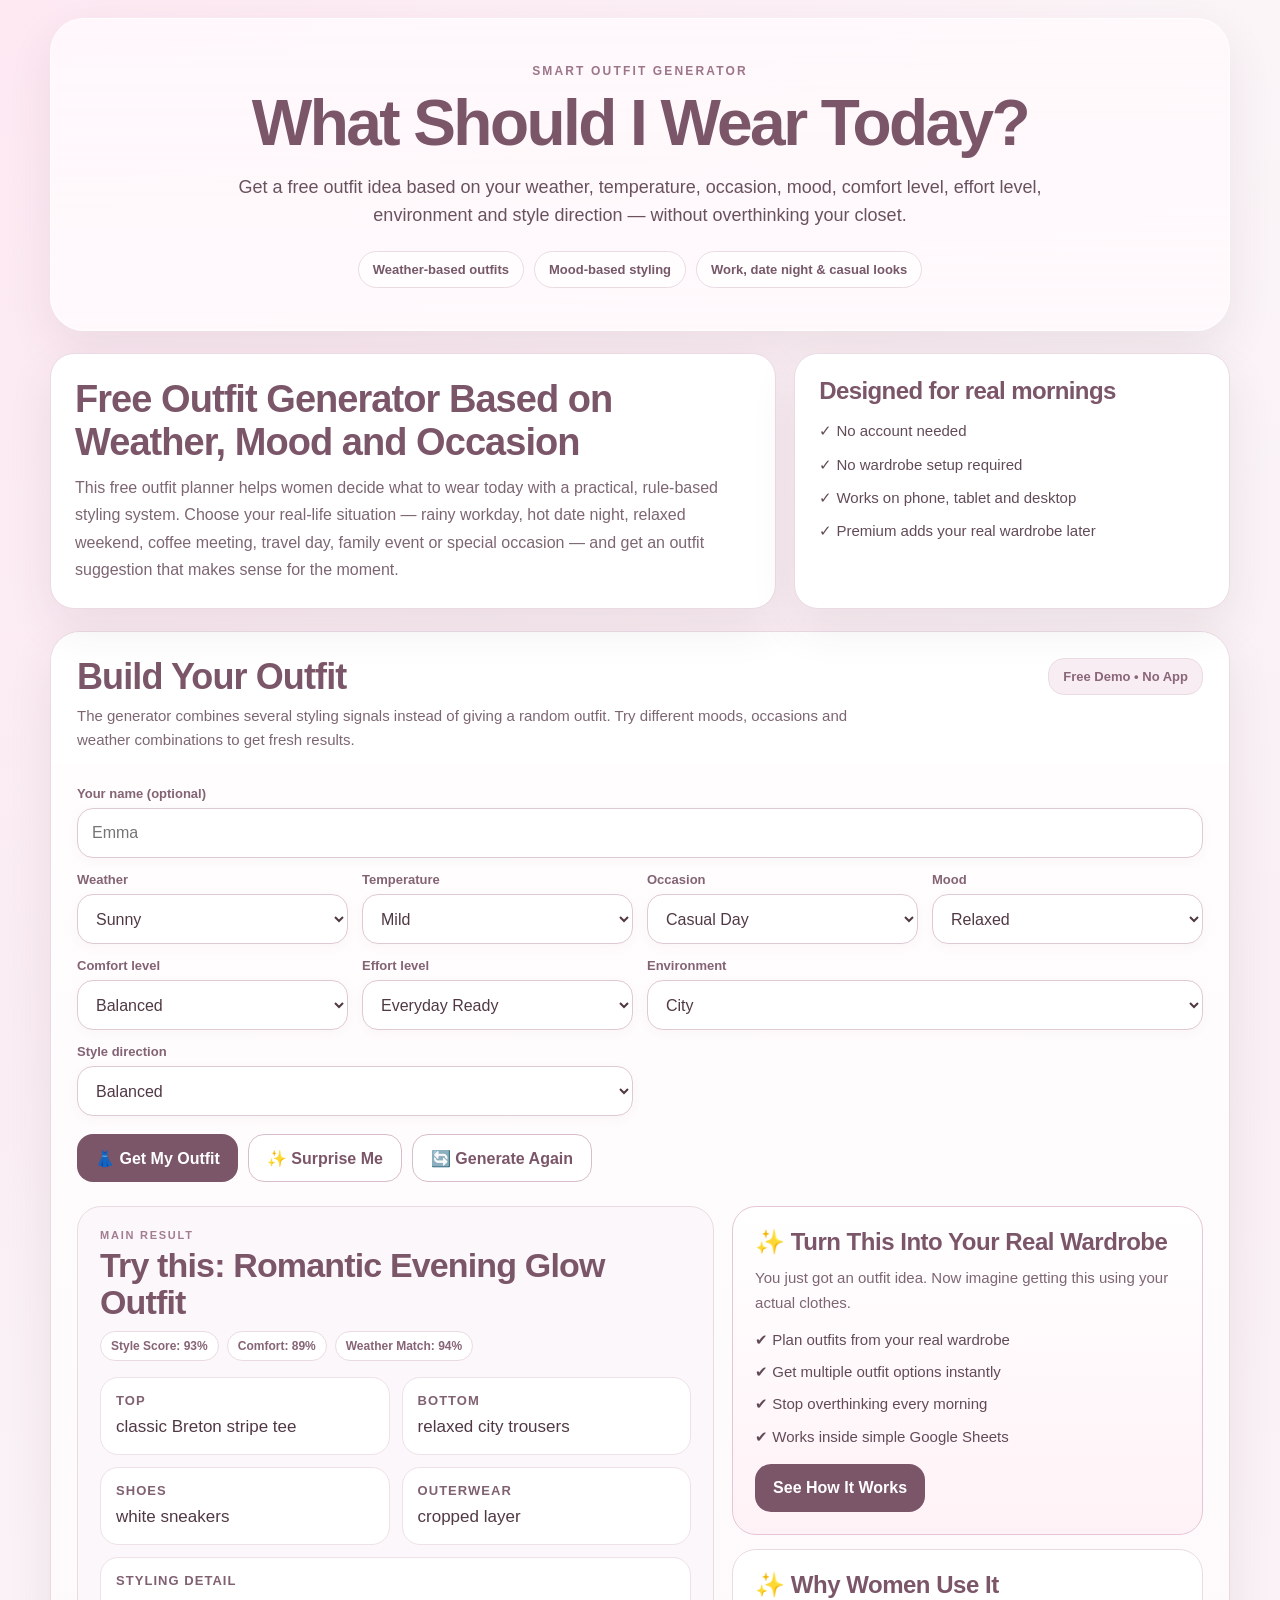
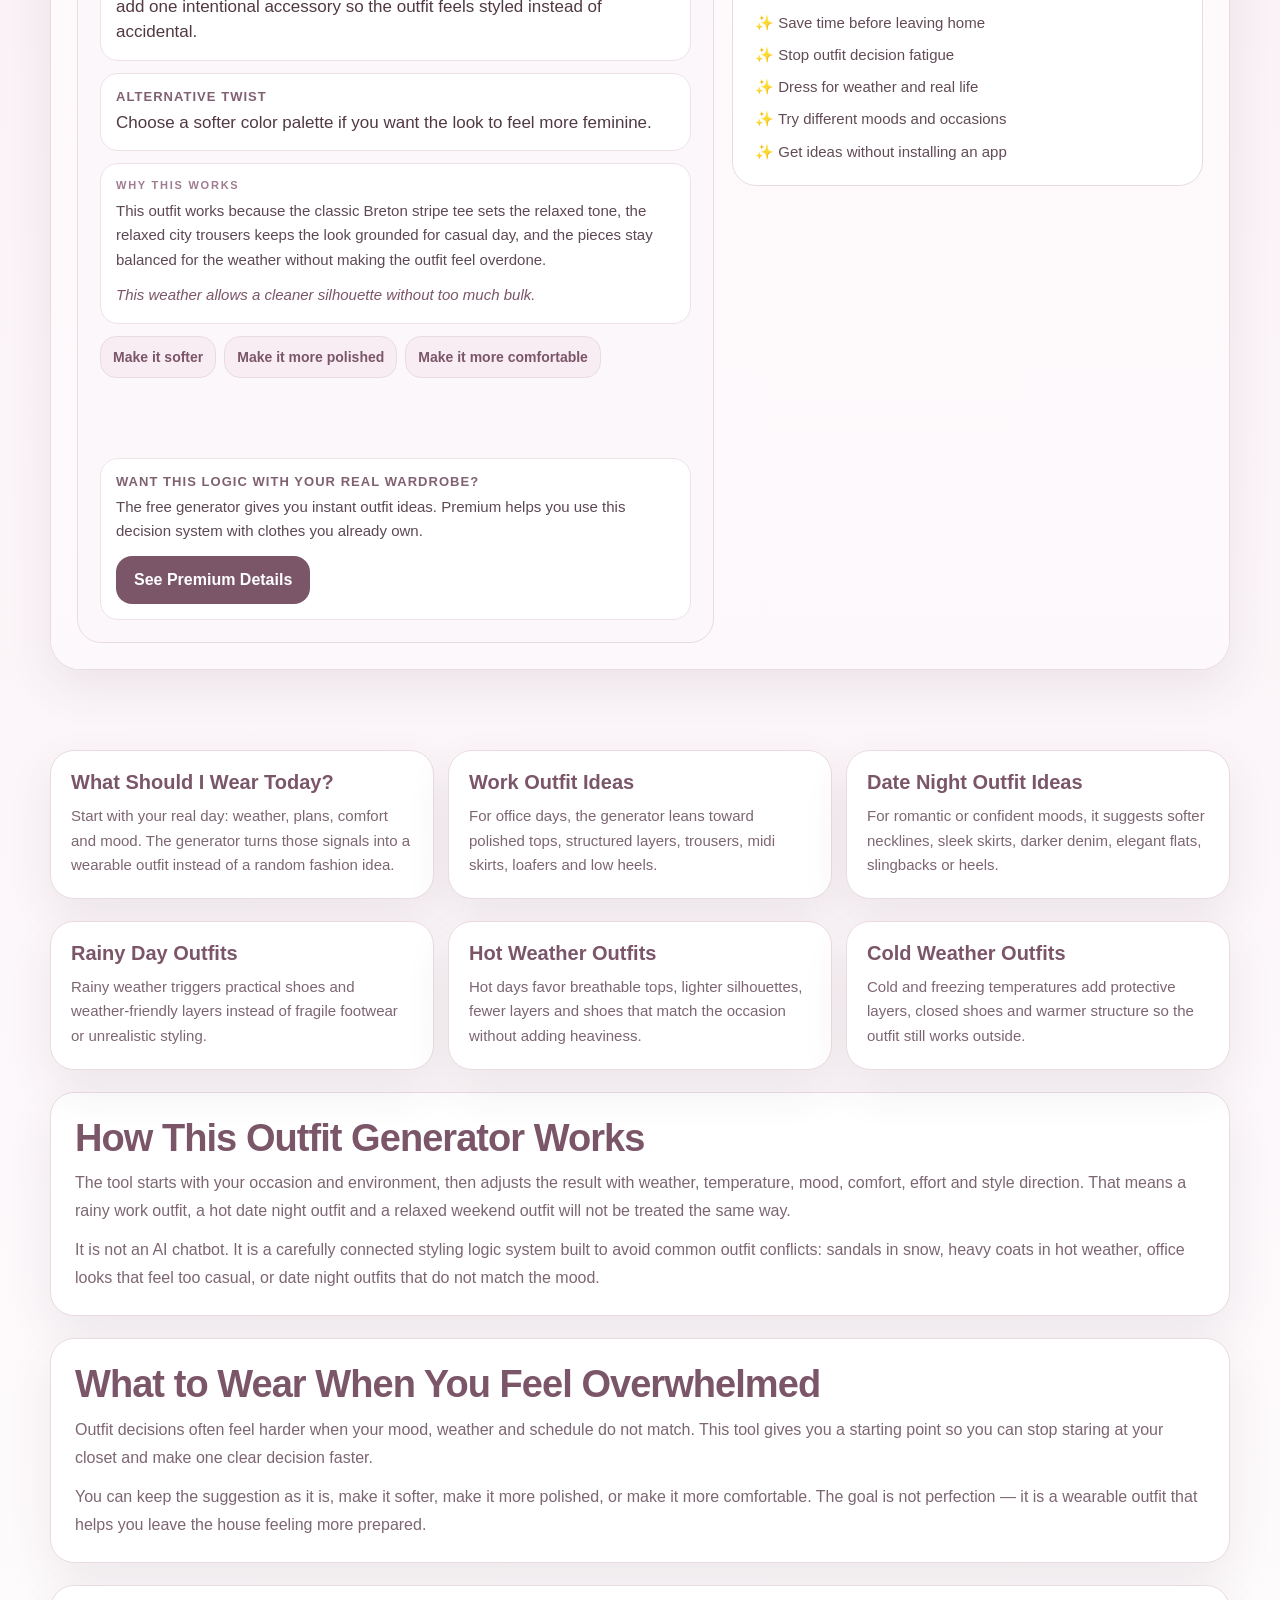
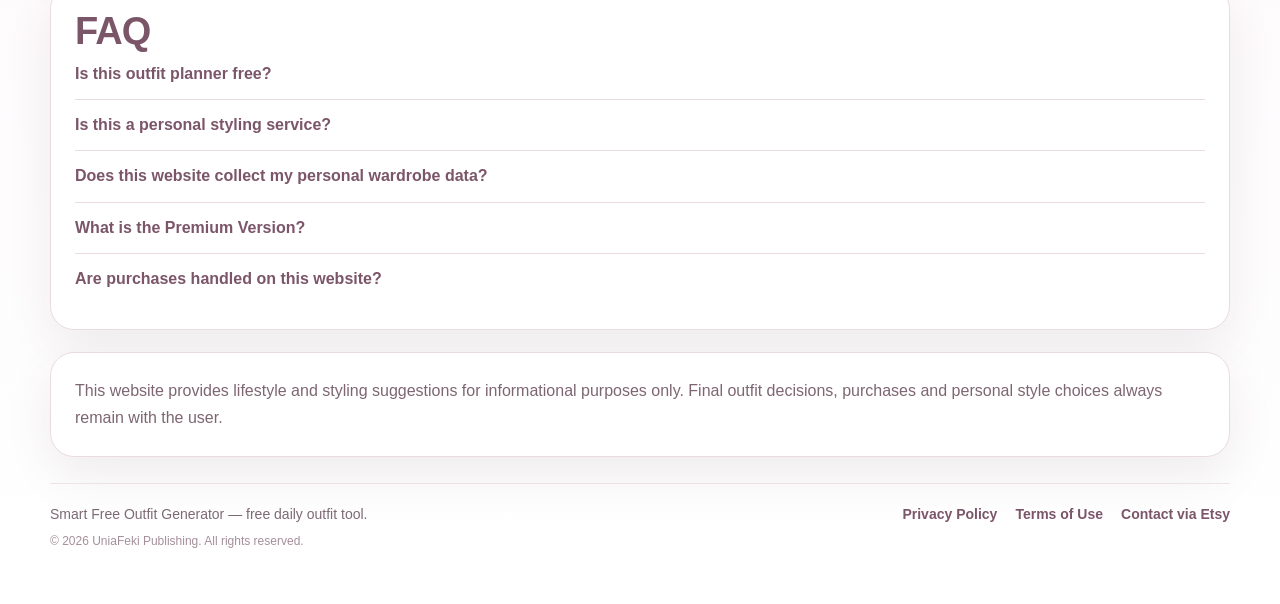
==== index.html @ 61d7a991 "Update index.html" ====
<!DOCTYPE html>
<html lang="en">
<head>
  <meta charset="UTF-8" />
  <meta name="viewport" content="width=device-width, initial-scale=1.0" />

  <title>What Should I Wear Today? Free Outfit Generator for Women</title>
  <meta name="description" content="Use this free outfit generator for women to decide what to wear today based on weather, temperature, mood, occasion, comfort, effort, environment and style direction." />
  <meta name="keywords" content="what should i wear today, what to wear today, outfit generator, free outfit planner, outfit ideas for women, weather outfit generator, mood outfit generator, date night outfit, work outfit ideas, rainy day outfit" />
  <meta name="author" content="UniaFeki Publishing" />
  <meta name="theme-color" content="#7b5568" />

  <meta property="og:site_name" content="UniaFeki Publishing" />
  <meta property="og:title" content="What Should I Wear Today? Free Outfit Generator for Women" />
  <meta property="og:description" content="Get instant outfit ideas based on weather, mood, occasion, comfort, effort and environment." />
  <meta property="og:type" content="website" />

  <link rel="icon" type="image/png" href="favicon.png" />

  <!-- Google AdSense Auto Ads -->
  <script async src="https://pagead2.googlesyndication.com/pagead/js/adsbygoogle.js?client=ca-pub-6560091199416357" crossorigin="anonymous"></script>

  <script type="application/ld+json">
  {
    "@context": "https://schema.org",
    "@graph": [
      {
        "@type": "SoftwareApplication",
        "name": "Smart Outfit Generator",
        "applicationCategory": "LifestyleApplication",
        "operatingSystem": "Web",
        "description": "A free rule-based outfit generator for women that suggests what to wear based on weather, temperature, mood, occasion, comfort, effort, environment and style direction.",
        "offers": {
          "@type": "Offer",
          "price": "0",
          "priceCurrency": "USD"
        },
        "publisher": {
          "@type": "Organization",
          "name": "UniaFeki Publishing"
        }
      },
      {
        "@type": "Organization",
        "name": "UniaFeki Publishing"
      },
      {
        "@type": "FAQPage",
        "mainEntity": [
          {
            "@type": "Question",
            "name": "Is this outfit generator free?",
            "acceptedAnswer": {
              "@type": "Answer",
              "text": "Yes. The outfit generator is free to use directly on this website without creating an account."
            }
          },
          {
            "@type": "Question",
            "name": "Does this outfit generator use AI?",
            "acceptedAnswer": {
              "@type": "Answer",
              "text": "No. It uses a rule-based styling system that combines weather, temperature, occasion, mood, comfort, effort, environment and style direction."
            }
          },
          {
            "@type": "Question",
            "name": "What does the premium version add?",
            "acceptedAnswer": {
              "@type": "Answer",
              "text": "Premium adds a Google Sheets outfit decision assistant for organizing your real wardrobe and creating deeper outfit suggestions."
            }
          }
        ]
      }
    ]
  }
  </script>

  <style>
    :root {
      --bg: #fcf7fa;
      --card: #ffffff;
      --soft: #fff4f8;
      --soft-2: #f8edf3;
      --text: #513944;
      --muted: #7d6672;
      --primary: #7b5568;
      --primary-dark: #684455;
      --line: #eadbe3;
      --line-strong: #d8bdca;
      --shadow: 0 18px 46px rgba(80, 52, 66, 0.09);
      --radius: 24px;
      --max: 1180px;
    }

    * { box-sizing: border-box; }

    html { scroll-behavior: smooth; }

    body {
      margin: 0;
      font-family: Inter, Arial, Helvetica, sans-serif;
      color: var(--text);
      background:
        radial-gradient(circle at top left, rgba(255, 225, 239, .65), transparent 34%),
        linear-gradient(180deg, #fbf6f8 0%, #f9eff4 26%, #fcf7fa 68%, #ffffff 100%);
    }

    a { color: inherit; text-decoration: none; }

    .wrap {
      width: min(var(--max), calc(100% - 32px));
      margin: 0 auto;
      padding: 18px 0 56px;
    }

    .hero {
      overflow: hidden;
      border-radius: 34px;
      padding: 42px 34px;
      background:
        linear-gradient(rgba(255,249,252,.86), rgba(255,249,252,.96)),
        url("https://images.unsplash.com/photo-1483985988355-763728e1935b?auto=format&fit=crop&w=1600&q=78") center/cover no-repeat;
      border: 1px solid rgba(255,255,255,.74);
      box-shadow: var(--shadow);
      text-align: center;
    }

    .eyebrow {
      display: inline-flex;
      margin-bottom: 12px;
      color: #9c7589;
      font-size: 12px;
      font-weight: 900;
      letter-spacing: .18em;
      text-transform: uppercase;
    }

    h1 {
      margin: 0;
      color: var(--primary);
      font-size: clamp(40px, 5vw, 68px);
      line-height: 1.04;
      letter-spacing: -.04em;
    }

    .hero p {
      max-width: 860px;
      margin: 16px auto 0;
      color: #69515d;
      font-size: 18px;
      line-height: 1.58;
    }

    .hero-pills {
      display: flex;
      justify-content: center;
      flex-wrap: wrap;
      gap: 10px;
      margin-top: 22px;
    }

    .pill {
      border: 1px solid var(--line);
      background: rgba(255,255,255,.78);
      border-radius: 999px;
      padding: 10px 14px;
      color: #775869;
      font-size: 13px;
      font-weight: 800;
    }

    .intro-grid {
      margin-top: 22px;
      display: grid;
      grid-template-columns: minmax(0, 1.25fr) minmax(280px, .75fr);
      gap: 18px;
    }

    .panel,
    .app-card,
    .topic-card,
    .seo-block,
    .faq,
    .legal-note {
      background: var(--card);
      border: 1px solid var(--line);
      border-radius: var(--radius);
      box-shadow: var(--shadow);
    }

    .panel { padding: 24px; }

    .panel h2,
    .panel h3,
    .seo-block h2,
    .faq h2 {
      margin: 0 0 10px;
      color: var(--primary);
      letter-spacing: -.025em;
      line-height: 1.12;
    }

    .panel h2,
    .seo-block h2,
    .faq h2 {
      font-size: clamp(26px, 3vw, 38px);
    }

    .panel h3 { font-size: 24px; }

    .panel p,
    .seo-block p,
    .legal-note p {
      margin: 0;
      color: var(--muted);
      line-height: 1.72;
      font-size: 16px;
    }

    .mini-list {
      display: grid;
      gap: 10px;
      margin-top: 14px;
      color: #624b57;
      font-size: 15px;
      line-height: 1.55;
    }

    .app-card {
      margin-top: 22px;
      overflow: hidden;
      border-radius: 30px;
    }

    .app-head {
      display: flex;
      justify-content: space-between;
      align-items: flex-start;
      gap: 18px;
      padding: 26px 26px 12px;
      background: rgba(255,255,255,.88);
    }

    .app-head h2 {
      margin: 0 0 8px;
      color: var(--primary);
      font-size: 36px;
      line-height: 1.08;
      letter-spacing: -.025em;
    }

    .app-head p {
      margin: 0;
      max-width: 790px;
      color: var(--muted);
      line-height: 1.6;
      font-size: 15px;
    }

    .badge {
      flex: 0 0 auto;
      padding: 10px 14px;
      border-radius: 16px;
      background: var(--soft-2);
      color: #8a6678;
      border: 1px solid var(--line);
      font-size: 13px;
      font-weight: 900;
      white-space: nowrap;
    }

    .app-body {
      padding: 22px 26px 26px;
      background: linear-gradient(180deg, #fffdfd 0%, #fdf8fb 100%);
    }

    .form-grid {
      display: grid;
      grid-template-columns: repeat(4, minmax(0, 1fr));
      gap: 14px;
    }

    .field.full { grid-column: 1 / -1; }
    .field.half { grid-column: span 2; }

    label {
      display: block;
      margin: 0 0 7px;
      color: #846374;
      font-size: 13px;
      font-weight: 900;
    }

    input,
    select {
      width: 100%;
      min-height: 50px;
      border: 1.5px solid #dfc9d4;
      border-radius: 16px;
      padding: 12px 14px;
      background: #fff;
      color: var(--text);
      font-size: 16px;
      outline: none;
      box-shadow: 0 3px 12px rgba(123,85,104,.04);
    }

    input:focus,
    select:focus {
      border-color: #b98da1;
      box-shadow: 0 0 0 4px rgba(185,141,161,.16);
    }

    .actions {
      display: flex;
      flex-wrap: wrap;
      gap: 10px;
      margin-top: 18px;
    }

    .btn {
      appearance: none;
      border: 0;
      cursor: pointer;
      border-radius: 16px;
      padding: 13px 18px;
      min-height: 48px;
      font-size: 16px;
      font-weight: 900;
      transition: transform .12s ease, background .15s ease, border-color .15s ease;
    }

    .btn:hover { transform: translateY(-1px); }

    .btn-primary {
      background: var(--primary);
      color: #fff;
    }

    .btn-primary:hover { background: var(--primary-dark); }

    .btn-outline {
      background: #fff;
      color: var(--primary);
      border: 1px solid var(--line-strong);
    }

    .btn-soft {
      background: var(--soft-2);
      color: var(--primary);
      border: 1px solid var(--line);
    }

    .result-grid {
      margin-top: 24px;
      display: grid;
      grid-template-columns: minmax(0, 1.15fr) minmax(280px, .85fr);
      gap: 18px;
      align-items: start;
    }

    .result-card,
    .side-card {
      background: #fcf7fa;
      border: 1px solid var(--line);
      border-radius: 24px;
      padding: 22px;
    }

    .result-top {
      margin-bottom: 16px;
    }

    .small-tag {
      margin-bottom: 6px;
      color: #a27d90;
      font-size: 11px;
      font-weight: 900;
      letter-spacing: .16em;
      text-transform: uppercase;
    }

    .result-title {
      margin: 0;
      color: var(--primary);
      font-size: 34px;
      line-height: 1.08;
      letter-spacing: -.025em;
    }

    .score-row {
      display: flex;
      gap: 8px;
      flex-wrap: wrap;
      margin-top: 10px;
    }

    .score {
      background: #fff;
      border: 1px solid var(--line);
      border-radius: 999px;
      padding: 7px 10px;
      color: #876476;
      font-size: 12px;
      font-weight: 900;
    }

    .parts {
      display: grid;
      grid-template-columns: repeat(2, minmax(0, 1fr));
      gap: 12px;
    }

    .part,
    .wide,
    .why,
    .upgrade-inline {
      background: #fff;
      border: 1px solid #eee1e8;
      border-radius: 18px;
      padding: 15px;
    }

    .part strong,
    .wide strong,
    .upgrade-inline strong {
      display: block;
      margin-bottom: 6px;
      color: #806171;
      font-size: 13px;
      font-weight: 900;
      text-transform: uppercase;
      letter-spacing: .08em;
    }

    .part span,
    .wide span {
      color: #513944;
      font-size: 17px;
      line-height: 1.48;
    }

    .wide,
    .why,
    .upgrade-inline {
      margin-top: 12px;
    }

    .why-title {
      margin-bottom: 8px;
      color: #a07c90;
      font-size: 11px;
      font-weight: 900;
      letter-spacing: .16em;
      text-transform: uppercase;
    }

    .why p,
    .upgrade-inline p {
      margin: 0;
      color: #5d4854;
      line-height: 1.65;
      font-size: 15px;
    }

    .why p + p {
      margin-top: 10px;
      color: var(--primary);
      font-style: italic;
    }

    .micro-actions {
      display: flex;
      flex-wrap: wrap;
      gap: 8px;
      margin-top: 12px;
    }

    .micro-actions .btn {
      min-height: 42px;
      padding: 10px 12px;
      font-size: 14px;
    }

    .ad-anchor {
      margin: 28px 0;
      min-height: 24px;
    }

    .side-stack {
      display: grid;
      gap: 14px;
    }

    .side-card {
      background: #fff;
    }

    .premium-card {
      background: linear-gradient(180deg, #fff 0%, #fff2f7 100%);
      border: 1.5px solid #e6c6d6;
    }

    .side-card h3 {
      margin: 0 0 10px;
      color: var(--primary);
      font-size: 24px;
      line-height: 1.12;
      letter-spacing: -.02em;
    }

    .side-card p {
      margin: 0;
      color: var(--muted);
      line-height: 1.65;
      font-size: 15px;
    }

    .check-list {
      display: grid;
      gap: 9px;
      margin-top: 12px;
      color: #624b57;
      line-height: 1.55;
      font-size: 15px;
    }

    .content-grid,
    .weather-grid {
      margin-top: 22px;
      display: grid;
      grid-template-columns: repeat(3, minmax(0, 1fr));
      gap: 14px;
    }

    .topic-card {
      padding: 20px;
    }

    .topic-card h3 {
      margin: 0 0 9px;
      color: var(--primary);
      font-size: 20px;
      line-height: 1.18;
    }

    .topic-card p {
      margin: 0;
      color: var(--muted);
      line-height: 1.65;
      font-size: 15px;
    }

    .seo-block,
    .faq,
    .legal-note {
      margin-top: 22px;
      padding: 24px;
    }

    .seo-block p + p { margin-top: 12px; }

    details {
      border-top: 1px solid var(--line);
      padding: 14px 0;
    }

    details:first-of-type {
      border-top: 0;
      padding-top: 0;
    }

    summary {
      cursor: pointer;
      list-style: none;
      color: var(--primary);
      font-size: 16px;
      font-weight: 900;
      line-height: 1.4;
    }

    summary::-webkit-details-marker { display: none; }

    details p {
      margin: 9px 0 0;
      color: var(--muted);
      line-height: 1.65;
      font-size: 15px;
    }

    footer {
      margin-top: 26px;
      padding-top: 22px;
      border-top: 1px solid #efe1e8;
      color: #7d6974;
      font-size: 14px;
    }

    .footer-top {
      display: flex;
      justify-content: space-between;
      gap: 18px;
      align-items: center;
      flex-wrap: wrap;
    }

    .footer-links {
      display: flex;
      gap: 18px;
      flex-wrap: wrap;
      font-weight: 800;
      color: var(--primary);
    }

    .copyright {
      margin-top: 12px;
      color: #a58f9b;
      font-size: 12px;
    }

    .modal {
      position: fixed;
      inset: 0;
      z-index: 40;
      display: none;
      align-items: center;
      justify-content: center;
      padding: 18px;
      background: rgba(60,43,53,.52);
    }

    .modal.show { display: flex; }

    .modal-box {
      width: min(760px, 100%);
      max-height: 88vh;
      overflow: auto;
      background: #fff;
      border: 1px solid var(--line);
      border-radius: 24px;
      box-shadow: var(--shadow);
      padding: 24px;
    }

    .modal-head {
      display: flex;
      justify-content: space-between;
      gap: 14px;
      align-items: flex-start;
      margin-bottom: 16px;
    }

    .modal-head h3 {
      margin: 0 0 6px;
      color: var(--primary);
      font-size: 28px;
    }

    .modal-head p {
      margin: 0;
      color: var(--muted);
      line-height: 1.6;
    }

    .close-btn {
      cursor: pointer;
      border: 1px solid var(--line);
      background: var(--soft-2);
      color: var(--primary);
      border-radius: 12px;
      padding: 9px 11px;
      font-weight: 900;
    }

    .premium-list {
      display: grid;
      gap: 10px;
      margin-bottom: 16px;
    }

    .premium-item {
      border: 1px solid var(--line);
      border-radius: 16px;
      padding: 13px 14px;
      color: #5c4652;
      line-height: 1.55;
      background: #fff;
    }

    .premium-item.em {
      background: #faf3f6;
      color: var(--primary);
      font-weight: 900;
    }

    .preview {
      margin-top: 18px;
      text-align: center;
    }

    .preview img {
      width: 100%;
      max-width: 100%;
      border-radius: 18px;
      border: 1px solid rgba(140,110,120,.14);
      box-shadow: 0 12px 30px rgba(0,0,0,.08);
    }

    .preview p {
      margin: 9px 0 0;
      color: #8a6879;
      font-size: 13px;
    }

    .legal-block h4 {
      margin: 18px 0 8px;
      color: var(--primary);
      font-size: 17px;
    }

    .legal-block h4:first-child { margin-top: 0; }

    .legal-block p {
      color: var(--muted);
      line-height: 1.72;
      font-size: 15px;
    }

    @media (max-width: 980px) {
      .intro-grid,
      .result-grid,
      .content-grid,
      .weather-grid {
        grid-template-columns: 1fr;
      }

      .form-grid {
        grid-template-columns: repeat(2, minmax(0, 1fr));
      }
    }

    @media (max-width: 680px) {
      .wrap {
        width: min(100% - 24px, var(--max));
        padding-top: 12px;
      }

      .hero {
        padding: 24px 16px;
        border-radius: 22px;
      }

      .eyebrow {
        font-size: 10px;
        margin-bottom: 8px;
      }

      h1 {
        font-size: clamp(30px, 9vw, 38px);
        line-height: 1.08;
      }

      .hero p {
        margin-top: 10px;
        font-size: 15px;
        line-height: 1.55;
      }

      .hero-pills {
        gap: 8px;
        margin-top: 14px;
      }

      .pill {
        font-size: 12px;
        padding: 8px 10px;
      }

      .panel,
      .seo-block,
      .faq,
      .legal-note {
        padding: 18px;
        border-radius: 20px;
      }

      .panel h2,
      .seo-block h2,
      .faq h2 {
        font-size: 24px;
      }

      .app-card {
        border-radius: 22px;
      }

      .app-head {
        display: block;
        padding: 18px 18px 8px;
      }

      .app-head h2 {
        font-size: 23px;
      }

      .app-head p {
        font-size: 14px;
      }

      .badge {
        display: inline-flex;
        margin-top: 12px;
        font-size: 11px;
        padding: 8px 10px;
      }

      .app-body {
        padding: 16px 18px 20px;
      }

      .form-grid {
        grid-template-columns: 1fr;
        gap: 12px;
      }

      .field.full,
      .field.half {
        grid-column: auto;
      }

      input,
      select {
        min-height: 50px;
        font-size: 16px;
        border-radius: 14px;
        box-shadow: none;
      }

      .actions {
        display: grid;
        grid-template-columns: 1fr;
      }

      .btn {
        width: 100%;
        font-size: 16px;
        border-radius: 14px;
      }

      .result-card,
      .side-card {
        padding: 16px;
        border-radius: 18px;
      }

      .result-title {
        font-size: 24px;
      }

      .parts {
        grid-template-columns: 1fr;
      }

      .part span,
      .wide span {
        font-size: 15px;
      }

      .micro-actions {
        display: grid;
        grid-template-columns: 1fr;
      }

      .topic-card {
        padding: 18px;
        border-radius: 18px;
      }

      .footer-top {
        display: block;
      }

      .footer-links {
        margin-top: 14px;
      }

      .modal {
        padding: 12px;
      }

      .modal-box {
        max-height: 90vh;
        border-radius: 20px;
        padding: 18px;
      }

      .modal-head h3 {
        font-size: 22px;
      }
    }
  </style>
</head>

<body>
  <div class="wrap">
    <header class="hero">
      <div class="eyebrow">Smart Outfit Generator</div>
      <h1>What Should I Wear Today?</h1>
      <p>
        Get a free outfit idea based on your weather, temperature, occasion, mood,
        comfort level, effort level, environment and style direction — without overthinking your closet.
      </p>
      <div class="hero-pills" aria-label="Popular outfit searches">
        <span class="pill">Weather-based outfits</span>
        <span class="pill">Mood-based styling</span>
        <span class="pill">Work, date night & casual looks</span>
      </div>
    </header>

    <section class="intro-grid" aria-label="Outfit generator introduction">
      <div class="panel">
        <h2>Free Outfit Generator Based on Weather, Mood and Occasion</h2>
        <p>
          This free outfit planner helps women decide what to wear today with a practical,
          rule-based styling system. Choose your real-life situation — rainy workday, hot date night,
          relaxed weekend, coffee meeting, travel day, family event or special occasion — and get
          an outfit suggestion that makes sense for the moment.
        </p>
      </div>

      <div class="panel">
        <h3>Designed for real mornings</h3>
        <div class="mini-list">
          <div>✓ No account needed</div>
          <div>✓ No wardrobe setup required</div>
          <div>✓ Works on phone, tablet and desktop</div>
          <div>✓ Premium adds your real wardrobe later</div>
        </div>
      </div>
    </section>

    <main>
      <section class="app-card" aria-label="Free outfit generator">
        <div class="app-head">
          <div>
            <h2>Build Your Outfit</h2>
            <p>
              The generator combines several styling signals instead of giving a random outfit.
              Try different moods, occasions and weather combinations to get fresh results.
            </p>
          </div>
          <div class="badge">Free Demo • No App</div>
        </div>

        <div class="app-body">
          <div class="form-grid">
            <div class="field full">
              <label for="name">Your name (optional)</label>
              <input id="name" type="text" placeholder="Emma" autocomplete="name" />
            </div>

            <div class="field">
              <label for="weather">Weather</label>
              <select id="weather"></select>
            </div>

            <div class="field">
              <label for="temperature">Temperature</label>
              <select id="temperature"></select>
            </div>

            <div class="field">
              <label for="occasion">Occasion</label>
              <select id="occasion"></select>
            </div>

            <div class="field">
              <label for="mood">Mood</label>
              <select id="mood"></select>
            </div>

            <div class="field">
              <label for="comfort">Comfort level</label>
              <select id="comfort"></select>
            </div>

            <div class="field">
              <label for="effort">Effort level</label>
              <select id="effort"></select>
            </div>

            <div class="field half">
              <label for="environment">Environment</label>
              <select id="environment"></select>
            </div>

            <div class="field half">
              <label for="styleDirection">Style direction</label>
              <select id="styleDirection"></select>
            </div>
          </div>

          <div class="actions">
            <button class="btn btn-primary" id="generateBtn">👗 Get My Outfit</button>
            <button class="btn btn-outline" id="surpriseBtn">✨ Surprise Me</button>
            <button class="btn btn-outline" id="againBtn">🔄 Generate Again</button>
          </div>

          <div class="result-grid">
            <div class="result-card">
              <div class="result-top">
                <div class="small-tag">Main Result</div>
                <h3 class="result-title" id="resultTitle">Today’s Outfit</h3>
                <div class="score-row">
                  <span class="score" id="styleScore">Style Score: 92%</span>
                  <span class="score" id="comfortScore">Comfort: 88%</span>
                  <span class="score" id="weatherScore">Weather Match: 94%</span>
                </div>
              </div>

              <div class="parts">
                <div class="part"><strong>Top</strong><span id="topResult"></span></div>
                <div class="part"><strong>Bottom</strong><span id="bottomResult"></span></div>
                <div class="part"><strong>Shoes</strong><span id="shoesResult"></span></div>
                <div class="part"><strong>Outerwear</strong><span id="outerwearResult"></span></div>
              </div>

              <div class="wide">
                <strong>Styling detail</strong>
                <span id="stylingResult"></span>
              </div>

              <div class="wide">
                <strong>Alternative twist</strong>
                <span id="alternativeResult"></span>
              </div>

              <div class="why">
                <div class="why-title">Why this works</div>
                <p id="whyResult"></p>
                <p id="noteResult"></p>
              </div>

              <div class="micro-actions">
                <button class="btn btn-soft" data-refine="softer">Make it softer</button>
                <button class="btn btn-soft" data-refine="polished">Make it more polished</button>
                <button class="btn btn-soft" data-refine="comfortable">Make it more comfortable</button>
              </div>

              <div class="ad-anchor" aria-hidden="true">
                <!-- Future manual AdSense unit can be placed here after approval. -->
              </div>

              <div class="upgrade-inline">
                <strong>Want this logic with your real wardrobe?</strong>
                <p>
                  The free generator gives you instant outfit ideas. Premium helps you use this decision system with clothes you already own.
                </p>
                <div style="margin-top:12px;">
                  <button class="btn btn-primary" id="premiumInlineBtn">See Premium Details</button>
                </div>
              </div>
            </div>

            <aside class="side-stack" aria-label="Premium and benefits">
              <div class="side-card premium-card">
                <h3>✨ Turn This Into Your Real Wardrobe</h3>
                <p>
                  You just got an outfit idea. Now imagine getting this using your actual clothes.
                </p>
                <div class="check-list">
                  <div>✔ Plan outfits from your real wardrobe</div>
                  <div>✔ Get multiple outfit options instantly</div>
                  <div>✔ Stop overthinking every morning</div>
                  <div>✔ Works inside simple Google Sheets</div>
                </div>
                <div style="margin-top:16px;">
                  <button class="btn btn-primary" id="premiumBtn">See How It Works</button>
                </div>
              </div>

              <div class="side-card">
                <h3>✨ Why Women Use It</h3>
                <div class="check-list">
                  <div>✨ Save time before leaving home</div>
                  <div>✨ Stop outfit decision fatigue</div>
                  <div>✨ Dress for weather and real life</div>
                  <div>✨ Try different moods and occasions</div>
                  <div>✨ Get ideas without installing an app</div>
                </div>
              </div>
            </aside>
          </div>
        </div>
      </section>
    </main>

    <div class="ad-anchor" aria-hidden="true">
      <!-- Future manual AdSense unit can be placed here after approval. -->
    </div>

    <section class="content-grid" aria-label="Outfit ideas by occasion">
      <article class="topic-card">
        <h3>What Should I Wear Today?</h3>
        <p>Start with your real day: weather, plans, comfort and mood. The generator turns those signals into a wearable outfit instead of a random fashion idea.</p>
      </article>
      <article class="topic-card">
        <h3>Work Outfit Ideas</h3>
        <p>For office days, the generator leans toward polished tops, structured layers, trousers, midi skirts, loafers and low heels.</p>
      </article>
      <article class="topic-card">
        <h3>Date Night Outfit Ideas</h3>
        <p>For romantic or confident moods, it suggests softer necklines, sleek skirts, darker denim, elegant flats, slingbacks or heels.</p>
      </article>
    </section>

    <section class="weather-grid" aria-label="Outfit ideas by weather">
      <article class="topic-card">
        <h3>Rainy Day Outfits</h3>
        <p>Rainy weather triggers practical shoes and weather-friendly layers instead of fragile footwear or unrealistic styling.</p>
      </article>
      <article class="topic-card">
        <h3>Hot Weather Outfits</h3>
        <p>Hot days favor breathable tops, lighter silhouettes, fewer layers and shoes that match the occasion without adding heaviness.</p>
      </article>
      <article class="topic-card">
        <h3>Cold Weather Outfits</h3>
        <p>Cold and freezing temperatures add protective layers, closed shoes and warmer structure so the outfit still works outside.</p>
      </article>
    </section>

    <section class="seo-block">
      <h2>How This Outfit Generator Works</h2>
      <p>
        The tool starts with your occasion and environment, then adjusts the result with weather, temperature,
        mood, comfort, effort and style direction. That means a rainy work outfit, a hot date night outfit and a relaxed weekend
        outfit will not be treated the same way.
      </p>
      <p>
        It is not an AI chatbot. It is a carefully connected styling logic system built to avoid common outfit conflicts:
        sandals in snow, heavy coats in hot weather, office looks that feel too casual, or date night outfits that do not
        match the mood.
      </p>
    </section>

    <section class="seo-block">
      <h2>What to Wear When You Feel Overwhelmed</h2>
      <p>
        Outfit decisions often feel harder when your mood, weather and schedule do not match. This tool gives you a starting point
        so you can stop staring at your closet and make one clear decision faster.
      </p>
      <p>
        You can keep the suggestion as it is, make it softer, make it more polished, or make it more comfortable. The goal is not
        perfection — it is a wearable outfit that helps you leave the house feeling more prepared.
      </p>
    </section>

    <section class="faq" id="faq">
      <h2>FAQ</h2>

      <details>
        <summary>Is this outfit planner free?</summary>
        <p>Yes. The basic outfit planner on this website is free to use. It helps you get simple outfit ideas based on everyday factors such as weather, temperature, occasion, mood, comfort, effort level, environment and style direction.</p>
      </details>

      <details>
        <summary>Is this a personal styling service?</summary>
        <p>No. This website is not a personal styling service and does not replace a professional stylist, personal shopper or individual fashion consultation. It is an automated outfit idea tool created to help users make faster everyday clothing decisions.</p>
      </details>

      <details>
        <summary>Does this website collect my personal wardrobe data?</summary>
        <p>No. This website does not ask visitors to create an account, upload photos, enter an email address or submit personal wardrobe details. The choices you select in the free tool are used in your browser to generate an outfit suggestion.</p>
      </details>

      <details>
        <summary>What is the Premium Version?</summary>
        <p>The Premium Version is a separate digital product sold by UniaFeki Publishing on Etsy. It is a Google Sheets-based outfit planning system designed for users who want a more structured wardrobe assistant with deeper outfit logic.</p>
      </details>

      <details>
        <summary>Are purchases handled on this website?</summary>
        <p>No. This website does not process payments or deliver digital files directly. If you click a product link, the purchase is completed through Etsy. Etsy handles checkout, payment, digital delivery, order records and buyer account matters.</p>
      </details>
    </section>

    <section class="legal-note">
      <p>
        This website provides lifestyle and styling suggestions for informational purposes only. Final outfit decisions,
        purchases and personal style choices always remain with the user.
      </p>
    </section>

    <footer>
      <div class="footer-top">
        <div>Smart Free Outfit Generator — free daily outfit tool.</div>
        <div class="footer-links">
          <a href="#" id="privacyBtn">Privacy Policy</a>
          <a href="#" id="termsBtn">Terms of Use</a>
          <a href="https://uniafekipublishing.etsy.com" target="_blank" rel="noopener noreferrer">Contact via Etsy</a>
        </div>
      </div>
      <div class="copyright">© 2026 UniaFeki Publishing. All rights reserved.</div>
    </footer>
  </div>

  <div class="modal" id="premiumModal" aria-hidden="true">
    <div class="modal-box">
      <div class="modal-head">
        <div>
          <h3>Premium Includes</h3>
          <p>The free generator stays useful. Premium adds your real wardrobe and deeper planning.</p>
        </div>
        <button class="close-btn" data-close="premiumModal">Close</button>
      </div>

      <div class="premium-list">
        <div class="premium-item">📊 Full Google Sheets outfit decision system</div>
        <div class="premium-item">👗 Personal wardrobe organization</div>
        <div class="premium-item">✨ Alternative outfit suggestions</div>
        <div class="premium-item">🎯 Deeper styling personalization</div>
        <div class="premium-item">📱 Works on phone, tablet and desktop</div>
        <div class="premium-item">🔗 Instant access via PDF link</div>
        <div class="premium-item em">📌 Google Sheets Only — No App Required</div>
      </div>

      <a class="btn btn-primary" href="https://uniafekipublishing.etsy.com/listing/4486634808" target="_blank" rel="noopener noreferrer">Go to Etsy Premium</a>

      <div class="preview">
        <a href="outfit-preview.png" target="_blank" rel="noopener noreferrer">
          <img src="outfit-preview.png" loading="lazy" alt="Outfit Decision Assistant Google Sheets Preview" />
        </a>
        <p>Click the image to enlarge</p>
      </div>
    </div>
  </div>

  <div class="modal" id="privacyModal" aria-hidden="true">
    <div class="modal-box legal-block">
      <div class="modal-head">
        <div>
          <h3>Privacy Policy</h3>
          <p>Transparent privacy information for this free outfit tool.</p>
        </div>
        <button class="close-btn" data-close="privacyModal">Close</button>
      </div>

      <h4>1. Personal Data</h4>
      <p>This website does not require visitors to create an account, submit a name, provide an email address, upload photos or enter personal wardrobe data.</p>
      <p>If you enter your name in the free outfit tool, it is used only temporarily in your browser to personalize the result shown on the page.</p>

      <h4>2. Outfit Inputs</h4>
      <p>Your outfit selections, such as weather, temperature, occasion, mood, comfort, effort, environment and style direction, are used to generate an outfit suggestion in your browser.</p>
      <p>These selections are not stored by UniaFeki Publishing as a personal wardrobe profile.</p>

      <h4>3. Website Statistics and Analytics</h4>
      <p>This website may use Vercel statistics, Google Analytics or similar analytics tools to understand general website performance, page visits, traffic sources, device types and user interaction patterns.</p>
      <p>Analytics tools may process basic technical and usage information such as browser type, device type, pages visited, approximate location, referring pages, date and time of visit and similar website usage data.</p>
      <p>This website does not use analytics to collect names, email addresses, payment information or personal wardrobe details.</p>

      <h4>4. Advertising and Cookies</h4>
      <p>This website may display advertising through Google AdSense or other advertising partners.</p>
      <p>Third-party vendors, including Google, may use cookies to serve ads based on a visitor's previous visits to this website or other websites.</p>
      <p>Google's use of advertising cookies enables Google and its partners to serve ads to visitors based on their visit to this website and/or other websites on the internet.</p>
      <p>Visitors may opt out of personalized advertising through Google Ads Settings. Visitors can also control, block or delete cookies through their browser settings.</p>

      <h4>5. Cookies and Similar Technologies</h4>
      <p>This website itself does not require visitors to log in or create an account. However, third-party services such as analytics tools, advertising networks, hosting services or external links may use cookies or similar technologies.</p>
      <p>Some analytics, advertising or website features may not function as intended if cookies are disabled.</p>

      <h4>6. Etsy and External Links</h4>
      <p>This website contains links to Etsy product pages operated by UniaFeki Publishing.</p>
      <p>When a visitor clicks an Etsy link, they leave this website and are subject to Etsy's own privacy policy, terms, payment processing, order delivery, refund rules and customer support system.</p>
      <p>This website is not responsible for the privacy practices, policies, content, checkout process or technical operation of third-party websites, including Etsy, Google or other external services.</p>

      <h4>7. Purchases and Payment Information</h4>
      <p>This website does not directly process payments, collect billing details or store customer payment information.</p>
      <p>Purchases of premium digital products are completed through Etsy. Any payment information entered during checkout is handled by Etsy or its payment processors, not by this website.</p>

      <h4>8. Children's Privacy</h4>
      <p>This website is intended for a general audience and is not directed to children under 13. We do not knowingly collect personal information from children.</p>

      <h4>9. Contact</h4>
      <p>For questions about this website, privacy or related digital products, contact UniaFeki Publishing through Etsy messages.</p>
    </div>
  </div>

  <div class="modal" id="termsModal" aria-hidden="true">
    <div class="modal-box legal-block">
      <div class="modal-head">
        <div>
          <h3>Terms of Use</h3>
          <p>Usage rules for the free tool and premium version.</p>
        </div>
        <button class="close-btn" data-close="termsModal">Close</button>
      </div>

      <h4>1. Purpose of This Website</h4>
      <p>This website provides general outfit ideas and information related to outfit planning, wardrobe organization and everyday styling decisions.</p>
      <p>The content is intended for personal, informational and decision-support purposes only.</p>

      <h4>2. No Professional Styling Advice</h4>
      <p>This website does not provide professional fashion advice, personal styling consultation, image consulting, workplace dress code advice or shopping advice tailored to an individual person.</p>
      <p>Any outfit ideas generated or described on this website are general suggestions only. Users are responsible for making their own clothing, shopping, styling and wardrobe decisions based on their personal preferences, budget, weather, workplace rules, event requirements, comfort and circumstances.</p>

      <h4>3. Use of the Free Tool</h4>
      <p>The free outfit generator is provided as a simple tool to help users think through everyday outfit choices.</p>
      <p>The tool does not guarantee that any outfit suggestion will be appropriate for every person, body type, dress code, climate, event, workplace or personal style.</p>

      <h4>4. Premium Product Links</h4>
      <p>This website may include links to premium digital products sold by UniaFeki Publishing on Etsy.</p>
      <p>These products are separate from the free website tool and may offer more detailed planning features, such as Google Sheets-based wardrobe organization or outfit planning logic.</p>

      <h4>5. Etsy Purchases</h4>
      <p>This website does not directly sell, process, deliver or manage digital product orders.</p>
      <p>If a visitor purchases a product through an Etsy link, the transaction takes place on Etsy and is subject to Etsy's own terms, policies, checkout process, payment handling, refund rules and digital download system.</p>
      <p>Questions about purchases, downloads, files or order support should be handled through Etsy messages.</p>

      <h4>6. Product Compatibility</h4>
      <p>Some premium products may require specific tools, such as Google Sheets.</p>
      <p>Before purchasing, users should carefully read the Etsy listing description to confirm that the product is suitable for their device, software and intended use.</p>

      <h4>7. Promotional and Commercial Links</h4>
      <p>Some links on this website may be product-related, promotional or commercial links that direct visitors to Etsy listings or other external pages connected with UniaFeki Publishing.</p>
      <p>Clicking a product link does not create any obligation to purchase. Visitors are responsible for reviewing product information before purchasing.</p>

      <h4>8. Intellectual Property</h4>
      <p>Website content, design logic, text, branding, product descriptions, product concepts and premium digital product materials connected with this website belong to UniaFeki Publishing unless otherwise stated.</p>
      <p>Visitors may not copy, resell, redistribute, reproduce, modify, publish or claim ownership of this website's content or related digital products without written permission.</p>

      <h4>9. No Guarantees and Limitation of Liability</h4>
      <p>This website is provided on an "as is" and "as available" basis. UniaFeki Publishing does not guarantee that the website will always be available, uninterrupted, error-free or that any outfit suggestion will meet every user's expectations.</p>
      <p>UniaFeki Publishing is not responsible for losses, damages, dissatisfaction, wardrobe choices, purchases, styling outcomes, technical issues, third-party platform issues or other results connected with the use of this website, the free tool, external links or linked services.</p>

      <h4>10. Contact</h4>
      <p>For questions about digital products, purchases or support, contact UniaFeki Publishing through Etsy messages.</p>
    </div>
  </div>

  <script>
    const options = {
      weather: ["Sunny", "Cloudy", "Rainy", "Windy", "Snowy", "Stormy", "Mixed Weather"],
      temperature: ["Freezing", "Cold", "Cool", "Mild", "Warm", "Hot"],
      occasion: ["Work", "Casual Day", "Coffee Meeting", "Date Night", "Dinner", "Travel Day", "Family Event", "Special Occasion", "Weekend Outing"],
      mood: ["Cozy", "Confident", "Feminine", "Powerful", "Relaxed", "Elegant", "Romantic", "Minimalist", "Playful"],
      comfort: ["Maximum Comfort", "Comfortable but Stylish", "Balanced", "Style First", "Statement Look"],
      effort: ["Quick & Easy", "Everyday Ready", "Well Put Together", "Full Styled Look"],
      environment: ["Office", "City", "Outdoor", "Home", "Travel", "Social Event"],
      styleDirection: ["Balanced", "More Feminine", "More Minimal", "More Polished", "More Comfortable", "More Statement"]
    };

    const families = {
      polishedWork: {
        tops: ["structured button-up blouse", "clean collared shirt", "refined mock-neck knit top", "tailored square-neck blouse", "silk-look blouse"],
        bottoms: ["tailored ankle trousers", "straight-leg work pants", "polished midi skirt", "wide-leg trousers"],
        shoes: ["classic loafers", "low block heels", "pointed ballet flats", "ankle boots"],
        outerwear: ["tailored blazer", "soft trench", "structured layer", "cropped structured jacket"]
      },
      relaxedHome: {
        tops: ["soft cotton crewneck tee", "light relaxed knit top", "fine-rib cardigan top", "soft knit sweater"],
        bottoms: ["soft straight pants", "relaxed trousers", "straight jeans", "easy leggings"],
        shoes: ["soft flats", "easy slip-on flats", "comfort slides", "soft house slippers"],
        outerwear: ["no outerwear needed", "light cardigan", "soft knit layer"]
      },
      everydayCity: {
        tops: ["clean crew-neck top", "soft draped blouse", "classic Breton stripe tee", "easy V-neck knit top", "sleek sleeveless top"],
        bottoms: ["straight jeans", "cropped casual pants", "soft midi skirt", "relaxed city trousers"],
        shoes: ["white sneakers", "soft leather loafers", "ballet flats", "sleek ankle boots"],
        outerwear: ["cropped layer", "soft trench", "relaxed blazer", "light cardigan", "no outerwear needed"]
      },
      coffeePolished: {
        tops: ["soft wrap blouse with a gentle V-neck", "clean bateau-neck knit top", "soft satin blouse", "feminine square-neck top"],
        bottoms: ["wide-leg trousers", "easy A-line skirt", "ankle-length pants", "clean straight jeans"],
        shoes: ["loafers", "ballet flats", "ankle boots", "minimal sneakers"],
        outerwear: ["soft tailored blazer", "cropped layer", "trench coat", "light cardigan"]
      },
      dateRomantic: {
        tops: ["soft wrap blouse with a gentle V-neck", "gentle sweetheart-neck blouse", "soft ruffle blouse", "soft satin blouse"],
        bottoms: ["slip midi skirt", "sleek midi skirt", "tailored trousers", "dark straight jeans"],
        shoes: ["elegant heels", "pointed slingbacks", "polished flats", "sleek ankle boots"],
        outerwear: ["tailored blazer", "tailored coat", "soft tailored blazer", "no outerwear needed"]
      },
      dinnerElegant: {
        tops: ["silk-look blouse", "soft satin blouse", "refined mock-neck knit top", "soft draped blouse"],
        bottoms: ["satin midi skirt", "elegant trousers", "polished wide-leg pants", "dark denim"],
        shoes: ["elegant heels", "pointed slingbacks", "polished flats", "heeled ankle boots"],
        outerwear: ["tailored coat", "tailored blazer", "soft tailored blazer", "sleek longline jacket"]
      },
      travelSmart: {
        tops: ["soft jersey tee", "light relaxed knit top", "clean crew-neck top", "fine-rib cardigan top"],
        bottoms: ["stretch trousers", "travel-friendly pants", "pull-on ankle pants", "relaxed jeans"],
        shoes: ["comfort sneakers", "comfortable loafers", "soft ballet flats", "slip-on flats"],
        outerwear: ["light cardigan", "cropped layer", "trench coat", "light zip jacket"]
      },
      familySoft: {
        tops: ["soft wrap blouse with a gentle V-neck", "light puff-sleeve blouse", "fine-rib cardigan top", "soft gathered blouse"],
        bottoms: ["comfortable jeans", "simple midi skirt", "soft straight pants", "soft tailored trousers"],
        shoes: ["comfort flats", "soft ballet flats", "easy loafers", "clean everyday sneakers"],
        outerwear: ["light cardigan", "soft knit layer", "relaxed blazer", "cropped layer"]
      },
      specialDressy: {
        tops: ["silk-look blouse", "soft satin blouse", "polished high-neck top", "tailored square-neck blouse"],
        bottoms: ["elegant midi skirt", "tailored wide-leg pants", "dressy trousers", "sleek column skirt"],
        shoes: ["statement heels", "elegant heeled sandals", "elegant flats", "dressy ankle boots"],
        outerwear: ["tailored coat", "tailored blazer", "soft tailored blazer", "refined longline jacket"]
      },
      weekendRelaxed: {
        tops: ["light relaxed knit top", "color-pop knit top", "soft weekend knit sweater", "casual stripe tee"],
        bottoms: ["relaxed denim", "soft wide-leg pants", "easy pull-on trousers", "relaxed A-line skirt"],
        shoes: ["sneakers", "casual boots", "flat sandals", "easy slip-on flats"],
        outerwear: ["throw-on cardigan", "light casual layer", "cropped layer", "no outerwear needed"]
      },
      outdoorEasy: {
        tops: ["soft cotton crewneck tee", "light relaxed knit top", "classic Breton stripe tee", "soft jersey tee"],
        bottoms: ["relaxed denim", "easy pull-on trousers", "cropped casual pants", "soft straight pants"],
        shoes: ["sneakers", "sleek ankle boots", "comfort flats", "comfortable loafers"],
        outerwear: ["light zip jacket", "structured layer", "light trench coat", "light cardigan"]
      }
    };

    const outfitNames = [
      "Soft City Confidence Look",
      "Rainy Day Elegant Minimal Look",
      "Cozy Power Office Outfit",
      "Effortless Feminine Street Look",
      "Clean Girl Everyday Outfit",
      "Romantic Evening Glow Outfit",
      "Polished Coffee Date Look",
      "Comfort First City Outfit",
      "Soft Luxury Weekend Look",
      "Fresh Morning Reset Outfit"
    ];

    const stylingDetails = [
      "keep the colors connected with one repeated shade in your shoes, bag or accessory.",
      "add one intentional accessory so the outfit feels styled instead of accidental.",
      "use a clean front tuck or defined waist to make the look feel more finished.",
      "mix one structured piece with one softer piece so the outfit feels balanced.",
      "choose simple jewelry and let the silhouette do most of the work."
    ];

    const alternativeTwists = [
      "Swap the shoes for a flatter option if you want the same vibe with more comfort.",
      "Add a belt or small bag if you want the outfit to feel more intentional.",
      "Choose a softer color palette if you want the look to feel more feminine.",
      "Use a darker base if you want the outfit to feel more polished.",
      "Remove one accessory if you prefer a cleaner, more minimal version."
    ];

    const notes = {
      Freezing: "This temperature needs real warmth, not just a cute silhouette.",
      Cold: "The outfit keeps warmth built in while still looking intentional.",
      Cool: "A light layer helps the look feel complete without becoming heavy.",
      Mild: "This weather allows a cleaner silhouette without too much bulk.",
      Warm: "Breathable pieces keep the outfit comfortable and realistic.",
      Hot: "The result avoids heavy layering so the outfit stays wearable."
    };

    let generation = 0;
    let currentOutfit = null;
    let currentForm = null;

    function el(id) {
      return document.getElementById(id);
    }

    function fillSelect(id, list, value) {
      el(id).innerHTML = list.map(item => `<option value="${item}">${item}</option>`).join("");
      el(id).value = value;
    }

    function initForm() {
      fillSelect("weather", options.weather, "Sunny");
      fillSelect("temperature", options.temperature, "Mild");
      fillSelect("occasion", options.occasion, "Casual Day");
      fillSelect("mood", options.mood, "Relaxed");
      fillSelect("comfort", options.comfort, "Balanced");
      fillSelect("effort", options.effort, "Everyday Ready");
      fillSelect("environment", options.environment, "City");
      fillSelect("styleDirection", options.styleDirection, "Balanced");
    }

    function formData() {
      return {
        name: el("name").value.trim(),
        weather: el("weather").value,
        temperature: el("temperature").value,
        occasion: el("occasion").value,
        mood: el("mood").value,
        comfort: el("comfort").value,
        effort: el("effort").value,
        environment: el("environment").value,
        styleDirection: el("styleDirection").value
      };
    }

    function pick(arr, offset = 0) {
      return arr[Math.abs(generation + offset) % arr.length];
    }

    function familyKey(form) {
      if (form.occasion === "Work") return "polishedWork";
      if (form.occasion === "Casual Day" && form.environment === "Home") return "relaxedHome";
      if (form.occasion === "Casual Day" && form.environment === "Outdoor") return "outdoorEasy";
      if (form.occasion === "Casual Day") return "everydayCity";
      if (form.occasion === "Coffee Meeting") return "coffeePolished";
      if (form.occasion === "Date Night") return ["Romantic", "Feminine", "Elegant"].includes(form.mood) ? "dateRomantic" : "dinnerElegant";
      if (form.occasion === "Dinner") return "dinnerElegant";
      if (form.occasion === "Travel Day") return "travelSmart";
      if (form.occasion === "Family Event") return "familySoft";
      if (form.occasion === "Special Occasion") return "specialDressy";
      return "weekendRelaxed";
    }

    function baseOutfit(form) {
      const fam = families[familyKey(form)];
      return {
        top: pick(fam.tops, 1),
        bottom: pick(fam.bottoms, 2),
        shoes: pick(fam.shoes, 3),
        outerwear: pick(fam.outerwear, 4)
      };
    }

    function applyWeatherRules(outfit, form) {
      if (form.weather === "Rainy" || form.weather === "Stormy") {
        outfit.shoes = pick(["ankle boots", "sleek ankle boots", "comfortable loafers", "weather-friendly flats"], 5);
        outfit.outerwear = pick(["classic trench", "light weatherproof jacket", "tailored rain jacket", "practical structured layer"], 6);
      }

      if (form.weather === "Snowy") {
        outfit.shoes = pick(["winter-ready boots", "warm lined ankle boots", "tall boots", "ankle boots"], 7);
        outfit.outerwear = pick(["warm wool-blend coat", "puffer coat", "warm winter coat", "warm tailored coat"], 8);
      }

      if (form.weather === "Windy") {
        outfit.outerwear = pick(["structured layer", "light tailored coat", "light trench coat", "light zip jacket"], 9);
      }

      return outfit;
    }

    function applyTemperatureRules(outfit, form) {
      if (form.temperature === "Hot") {
        outfit.top = pick(["light scoop-neck top", "soft draped blouse", "sleek sleeveless shell top", "breathable cotton blouse"], 10);

        if (
          outfit.outerwear.includes("coat") ||
          outfit.outerwear.includes("puffer") ||
          outfit.outerwear.includes("winter") ||
          outfit.outerwear.includes("wool")
        ) {
          outfit.outerwear = "no outerwear needed";
        }

        if (
          outfit.shoes.includes("boots") ||
          outfit.shoes.includes("lined")
        ) {
          outfit.shoes = pick(["elegant flats", "soft leather loafers", "low block heels", "minimal sandals"], 11);
        }
      }

      if (["Freezing", "Cold"].includes(form.temperature)) {
        if (outfit.shoes.includes("sandals") || outfit.shoes.includes("slides")) {
          outfit.shoes = pick(["ankle boots", "warm lined ankle boots", "classic loafers"], 12);
        }

        if (form.temperature === "Freezing") {
          outfit.outerwear = pick(["warm wool-blend coat", "puffer coat", "warm winter coat"], 13);
        }
      }

      return outfit;
    }

    function applyComfortRules(outfit, form) {
      if (form.comfort === "Maximum Comfort" || form.styleDirection === "More Comfortable") {
        outfit.shoes = pick(["comfort sneakers", "comfortable loafers", "soft ballet flats", "easy slip-on flats"], 14);

        if (form.occasion === "Work") {
          outfit.bottom = pick(["tailored ankle trousers", "wide-leg trousers", "straight-leg work pants"], 15);
        } else {
          outfit.bottom = pick(["soft straight pants", "relaxed trousers", "straight jeans", "travel-friendly pants"], 16);
        }
      }

      if (form.comfort === "Style First" || form.comfort === "Statement Look") {
        outfit.shoes = pick(["pointed slingbacks", "elegant heels", "pointed ballet flats", "sleek ankle boots"], 17);
      }

      return outfit;
    }

    function applyMoodRules(outfit, form) {
      if (form.mood === "Romantic" || form.mood === "Feminine" || form.styleDirection === "More Feminine") {
        outfit.top = pick(["soft wrap blouse with a gentle V-neck", "gentle sweetheart-neck blouse", "soft satin blouse", "feminine square-neck top"], 18);
      }

      if (form.mood === "Powerful" || form.mood === "Confident" || form.styleDirection === "More Polished") {
        outfit.outerwear = pick(["tailored blazer", "structured layer", "sleek longline jacket", "soft tailored blazer"], 19);
      }

      if (form.mood === "Minimalist" || form.styleDirection === "More Minimal") {
        outfit.top = pick(["clean crew-neck top", "refined mock-neck knit top", "simple bateau-neck top"], 20);
      }

      if (form.styleDirection === "More Statement") {
        outfit.top = pick(["statement blouse with a clean neckline", "soft statement-sleeve blouse", "bold tailored top"], 21);
      }

      return outfit;
    }

    function applyEffortRules(outfit, form) {
      if (form.effort === "Quick & Easy") {
        if (!["Work", "Dinner", "Special Occasion", "Date Night"].includes(form.occasion)) {
          outfit.outerwear = pick(["easy cardigan", "light jacket", "no outerwear needed"], 22);
        }
      }

      if (form.effort === "Full Styled Look") {
        if (!outfit.outerwear.includes("tailored") && !outfit.outerwear.includes("structured") && outfit.outerwear !== "no outerwear needed") {
          outfit.outerwear = pick(["tailored blazer", "soft tailored blazer", "refined longline jacket"], 23);
        }
      }

      return outfit;
    }

    function conflictResolver(outfit, form) {
      const formalOccasion = ["Work", "Dinner", "Special Occasion", "Date Night"].includes(form.occasion);

      if (formalOccasion && (outfit.shoes.includes("house slippers") || outfit.shoes.includes("slides"))) {
        outfit.shoes = "polished flats";
      }

      if (form.occasion === "Work" && (outfit.top.includes("tee") || outfit.bottom.includes("leggings"))) {
        outfit.top = "clean collared shirt";
        outfit.bottom = "tailored ankle trousers";
      }

      if ((form.weather === "Rainy" || form.weather === "Stormy") && outfit.shoes.includes("sandals")) {
        outfit.shoes = "sleek ankle boots";
      }

      if (form.weather === "Snowy" && !outfit.shoes.includes("boots")) {
        outfit.shoes = "winter-ready boots";
      }

      if (
        form.temperature === "Hot" &&
        (
          outfit.outerwear.includes("winter") ||
          outfit.outerwear.includes("puffer") ||
          outfit.outerwear.includes("wool") ||
          outfit.outerwear.includes("coat")
        )
      ) {
        outfit.outerwear = "no outerwear needed";
      }

      if (form.temperature === "Freezing" && outfit.outerwear === "no outerwear needed") {
        outfit.outerwear = "warm wool-blend coat";
      }

      return outfit;
    }

    function applyAllRules(outfit, form) {
      outfit = applyWeatherRules(outfit, form);
      outfit = applyTemperatureRules(outfit, form);
      outfit = applyComfortRules(outfit, form);
      outfit = applyMoodRules(outfit, form);
      outfit = applyEffortRules(outfit, form);
      outfit = conflictResolver(outfit, form);
      return outfit;
    }

    function score(base, variation) {
      return Math.min(99, base + ((generation + variation) % 7));
    }

    function titleFor(form) {
      const prefix = form.name ? `${form.name}, try this:` : "Try this:";
      return `${prefix} ${pick(outfitNames, 24)}`;
    }

    function weatherSentence(outfit, form) {
      if (form.weather === "Rainy" || form.weather === "Stormy") {
        return `the ${outfit.shoes} and ${outfit.outerwear} keep it more realistic for wet weather.`;
      }
      if (form.weather === "Snowy") {
        return `the ${outfit.shoes} and ${outfit.outerwear} protect the look from feeling too light for snow.`;
      }
      if (form.temperature === "Hot") {
        return `the lighter top and reduced outerwear keep the outfit breathable.`;
      }
      if (form.temperature === "Freezing" || form.temperature === "Cold") {
        return `the ${outfit.outerwear} adds the warmth this temperature needs.`;
      }
      return `the pieces stay balanced for the weather without making the outfit feel overdone.`;
    }

    function whyText(outfit, form) {
      const start = form.name ? `${form.name}, this outfit works because` : "This outfit works because";
      return `${start} the ${outfit.top} sets the ${form.mood.toLowerCase()} tone, the ${outfit.bottom} keeps the look grounded for ${form.occasion.toLowerCase()}, and ${weatherSentence(outfit, form)}`;
    }

    function render(outfit, form) {
      currentOutfit = { ...outfit };
      currentForm = { ...form };

      el("resultTitle").textContent = titleFor(form);
      el("styleScore").textContent = `Style Score: ${score(91, 1)}%`;
      el("comfortScore").textContent = `Comfort: ${score(form.comfort === "Maximum Comfort" ? 94 : 86, 2)}%`;
      el("weatherScore").textContent = `Weather Match: ${score(90, 3)}%`;

      el("topResult").textContent = outfit.top;
      el("bottomResult").textContent = outfit.bottom;
      el("shoesResult").textContent = outfit.shoes;
      el("outerwearResult").textContent = outfit.outerwear;

      el("stylingResult").textContent = form.name ? `${form.name}, ${pick(stylingDetails, 25)}` : pick(stylingDetails, 25);
      el("alternativeResult").textContent = pick(alternativeTwists, 26);
      el("whyResult").textContent = whyText(outfit, form);
      el("noteResult").textContent = notes[form.temperature] || "The outfit is balanced around your selected situation.";
    }

    function generate(scroll = true) {
      generation += 1;
      const form = formData();
      const outfit = applyAllRules(baseOutfit(form), form);
      render(outfit, form);

      if (scroll) {
        document.querySelector(".result-card").scrollIntoView({ behavior: "smooth", block: "nearest" });
      }
    }

    function surprise() {
      Object.keys(options).forEach(id => {
        const list = options[id];
        el(id).value = list[Math.floor(Math.random() * list.length)];
      });
      generate(true);
    }

    function refine(type) {
      if (!currentOutfit || !currentForm) {
        generate(true);
        return;
      }

      const outfit = { ...currentOutfit };
      const form = formData();

      if (type === "softer") {
        outfit.top = pick([
          "soft wrap blouse with a gentle V-neck",
          "soft satin blouse",
          "feminine square-neck top",
          "gentle sweetheart-neck blouse"
        ], 31);
        outfit.outerwear = outfit.outerwear.includes("structured") ? "soft tailored blazer" : outfit.outerwear;
      }

      if (type === "polished") {
        outfit.outerwear = pick([
          "tailored blazer",
          "structured layer",
          "sleek longline jacket",
          "soft tailored blazer"
        ], 32);
        if (outfit.shoes.includes("sneakers") || outfit.shoes.includes("slides")) {
          outfit.shoes = "polished flats";
        }
      }

      if (type === "comfortable") {
        outfit.shoes = pick([
          "comfortable loafers",
          "soft ballet flats",
          "easy slip-on flats",
          "comfort sneakers"
        ], 33);
        if (form.occasion !== "Work" && form.occasion !== "Special Occasion") {
          outfit.bottom = pick([
            "soft straight pants",
            "relaxed trousers",
            "straight jeans",
            "travel-friendly pants"
          ], 34);
        }
      }

      const resolved = conflictResolver(outfit, form);
      render(resolved, form);
      document.querySelector(".result-card").scrollIntoView({ behavior: "smooth", block: "nearest" });
    }

    function openModal(id) {
      el(id).classList.add("show");
      el(id).setAttribute("aria-hidden", "false");
    }

    function closeModal(id) {
      el(id).classList.remove("show");
      el(id).setAttribute("aria-hidden", "true");
    }

    document.addEventListener("DOMContentLoaded", () => {
      initForm();
      generate(false);

      el("generateBtn").addEventListener("click", () => generate(true));
      el("againBtn").addEventListener("click", () => generate(true));
      el("surpriseBtn").addEventListener("click", surprise);

      document.querySelectorAll("[data-refine]").forEach(button => {
        button.addEventListener("click", () => refine(button.dataset.refine));
      });

      el("premiumBtn").addEventListener("click", () => openModal("premiumModal"));
      el("premiumInlineBtn").addEventListener("click", () => openModal("premiumModal"));

      el("privacyBtn").addEventListener("click", event => {
        event.preventDefault();
        openModal("privacyModal");
      });

      el("termsBtn").addEventListener("click", event => {
        event.preventDefault();
        openModal("termsModal");
      });

      document.querySelectorAll("[data-close]").forEach(button => {
        button.addEventListener("click", () => closeModal(button.dataset.close));
      });

      document.querySelectorAll(".modal").forEach(modal => {
        modal.addEventListener("click", event => {
          if (event.target === modal) closeModal(modal.id);
        });
      });

      document.addEventListener("keydown", event => {
        if (event.key === "Escape") {
          document.querySelectorAll(".modal.show").forEach(modal => closeModal(modal.id));
        }
      });
    });
  </script>
</body>
</html>
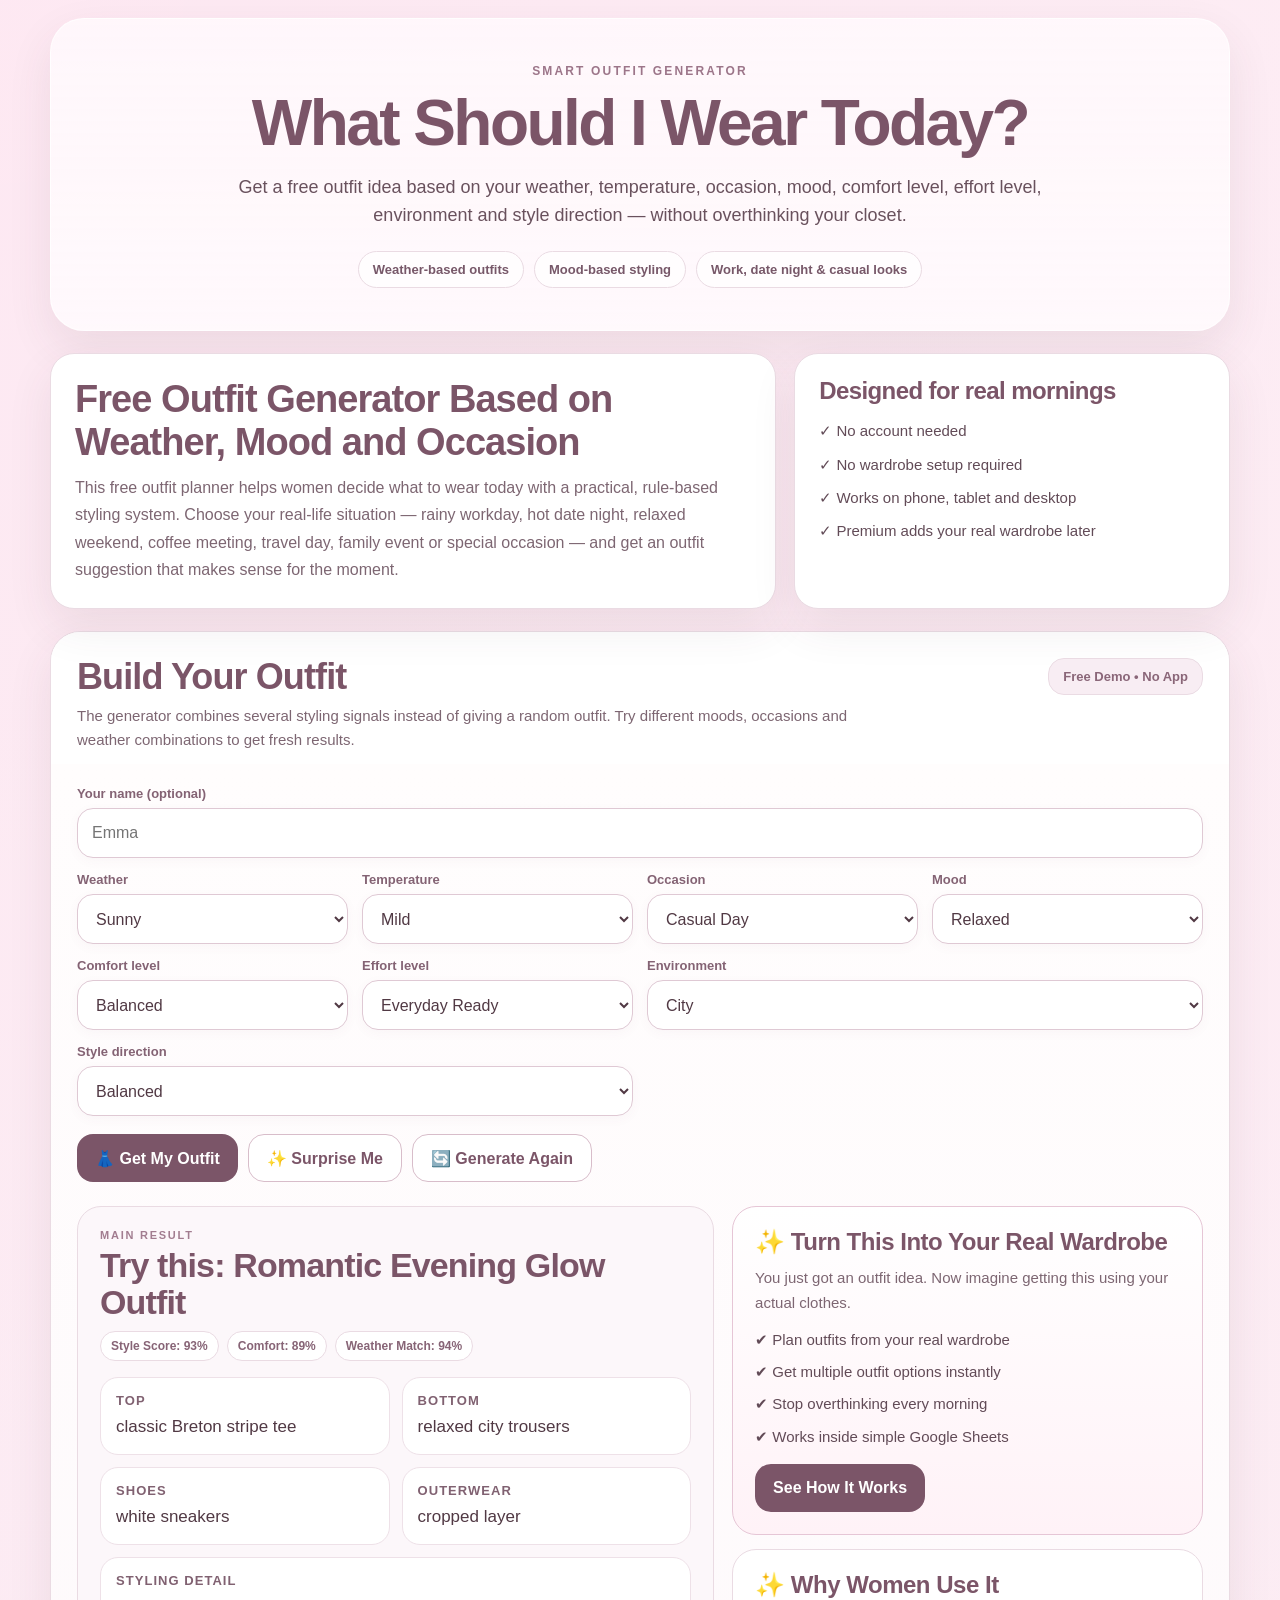
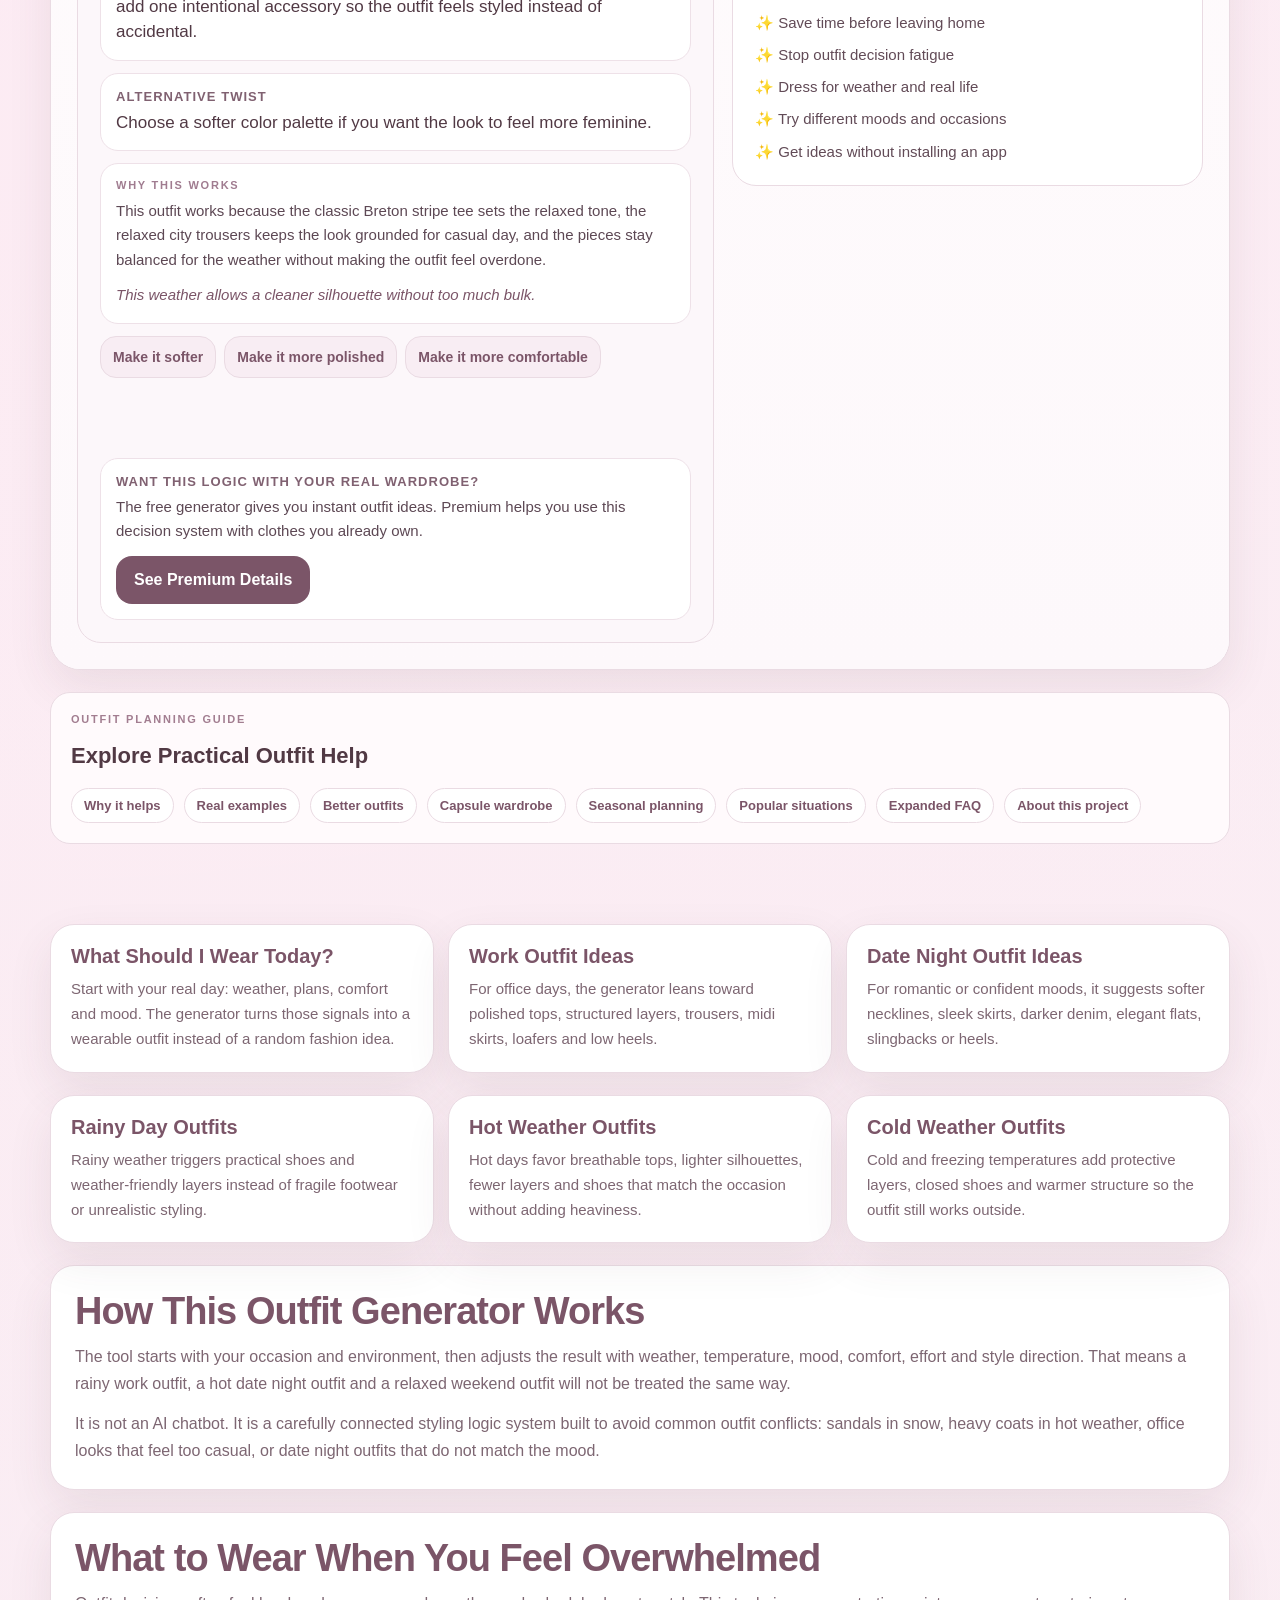
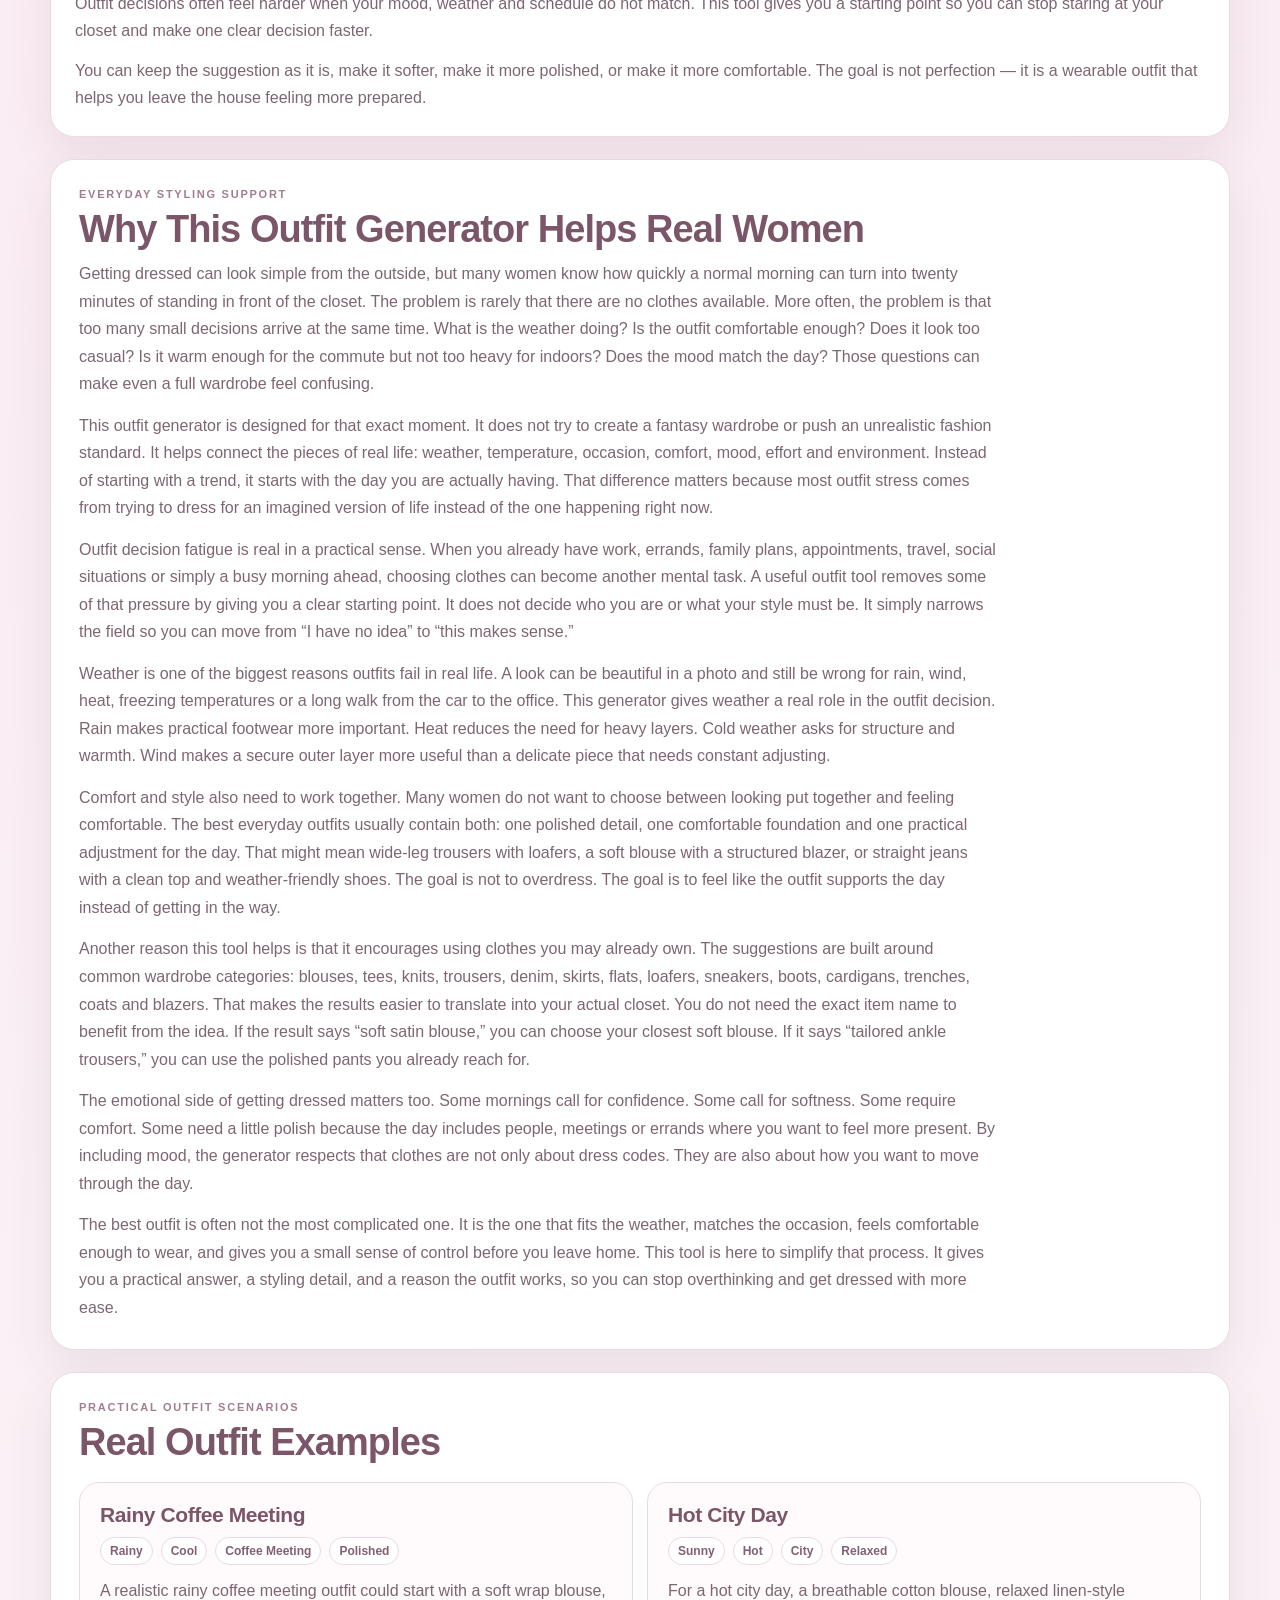
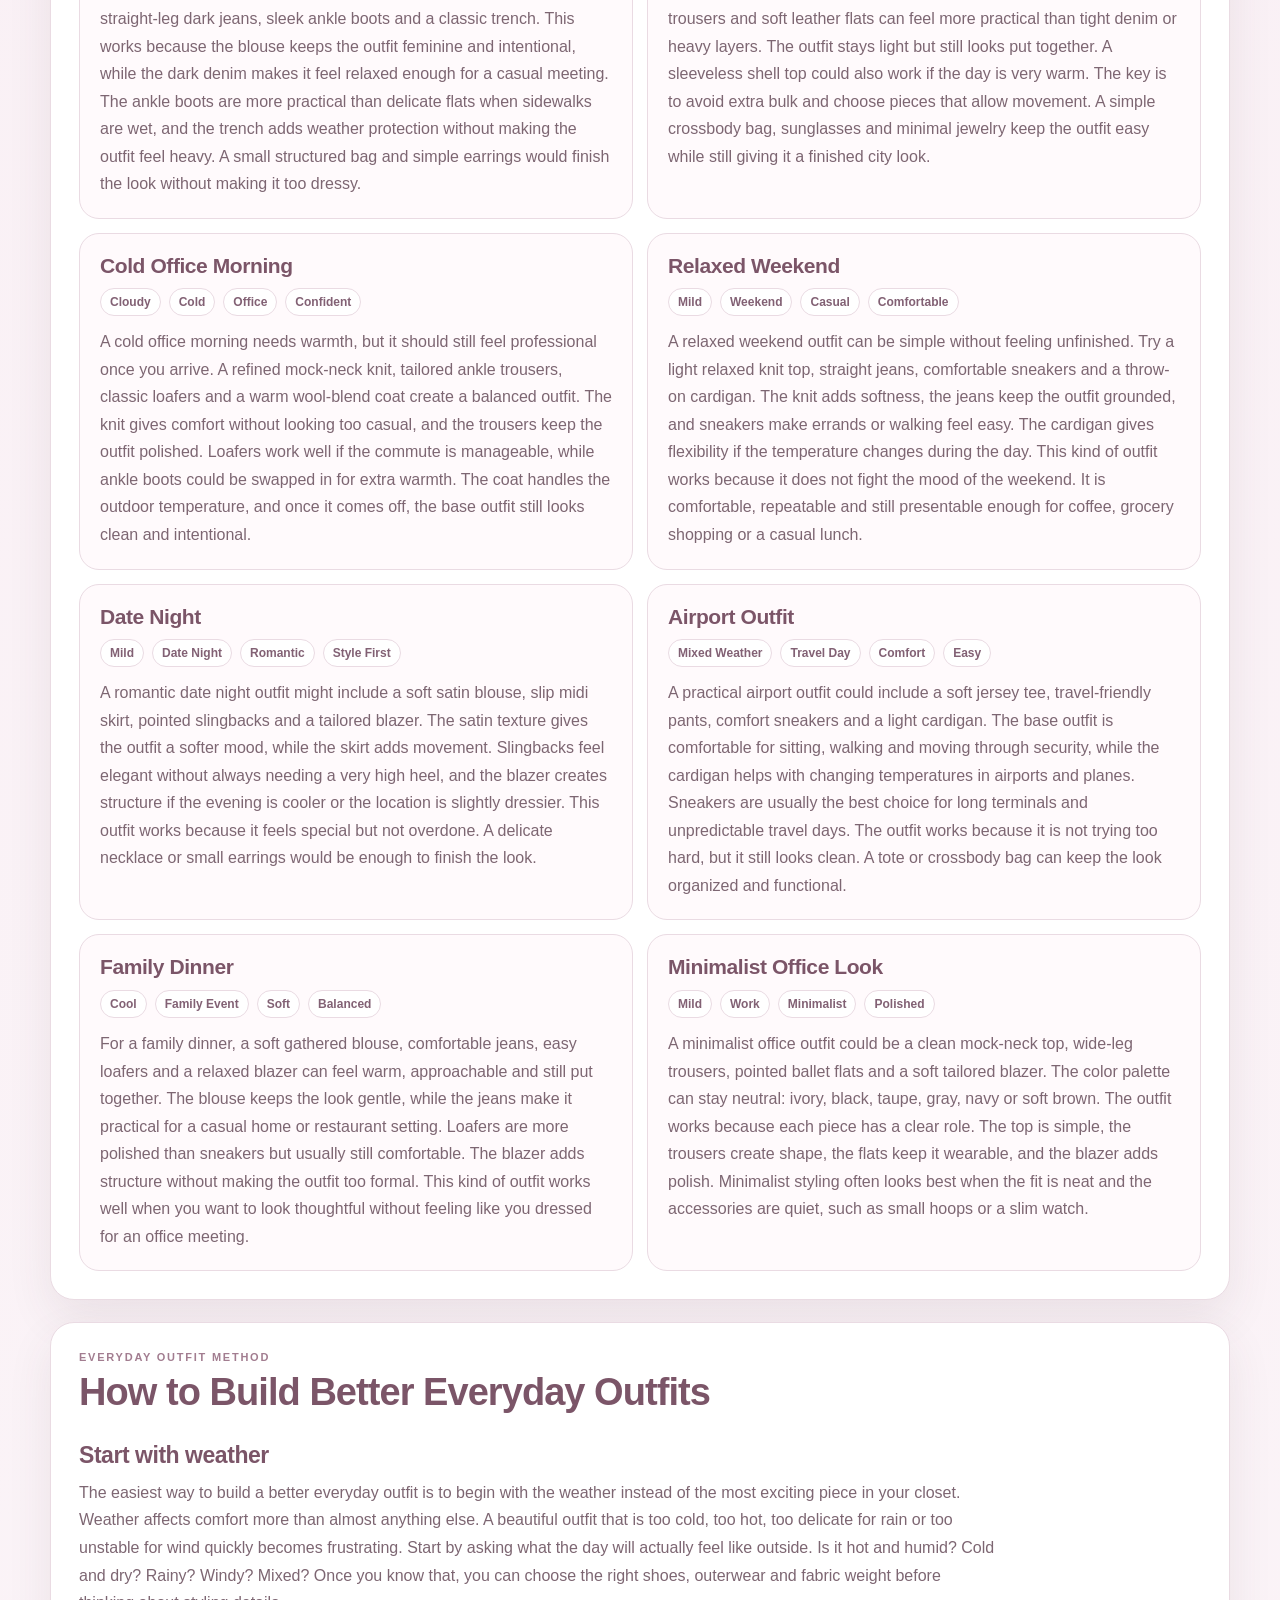
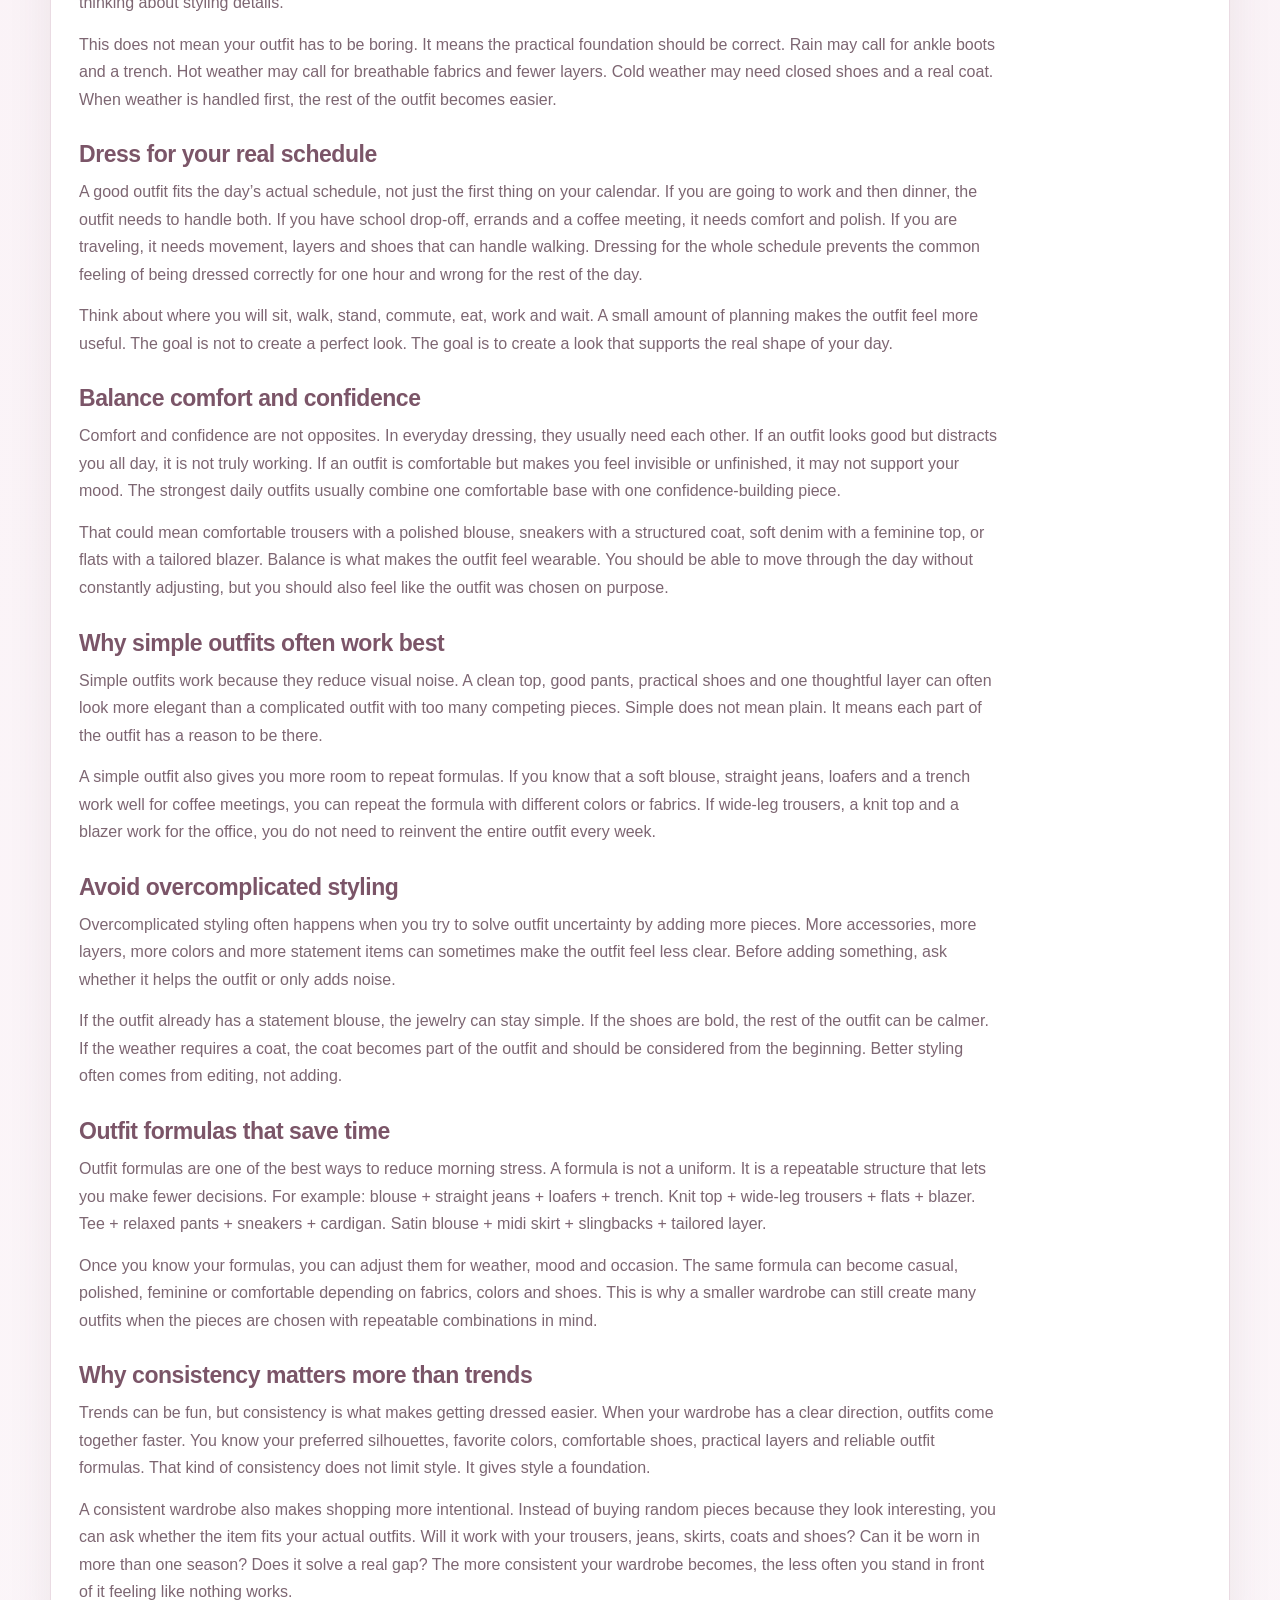
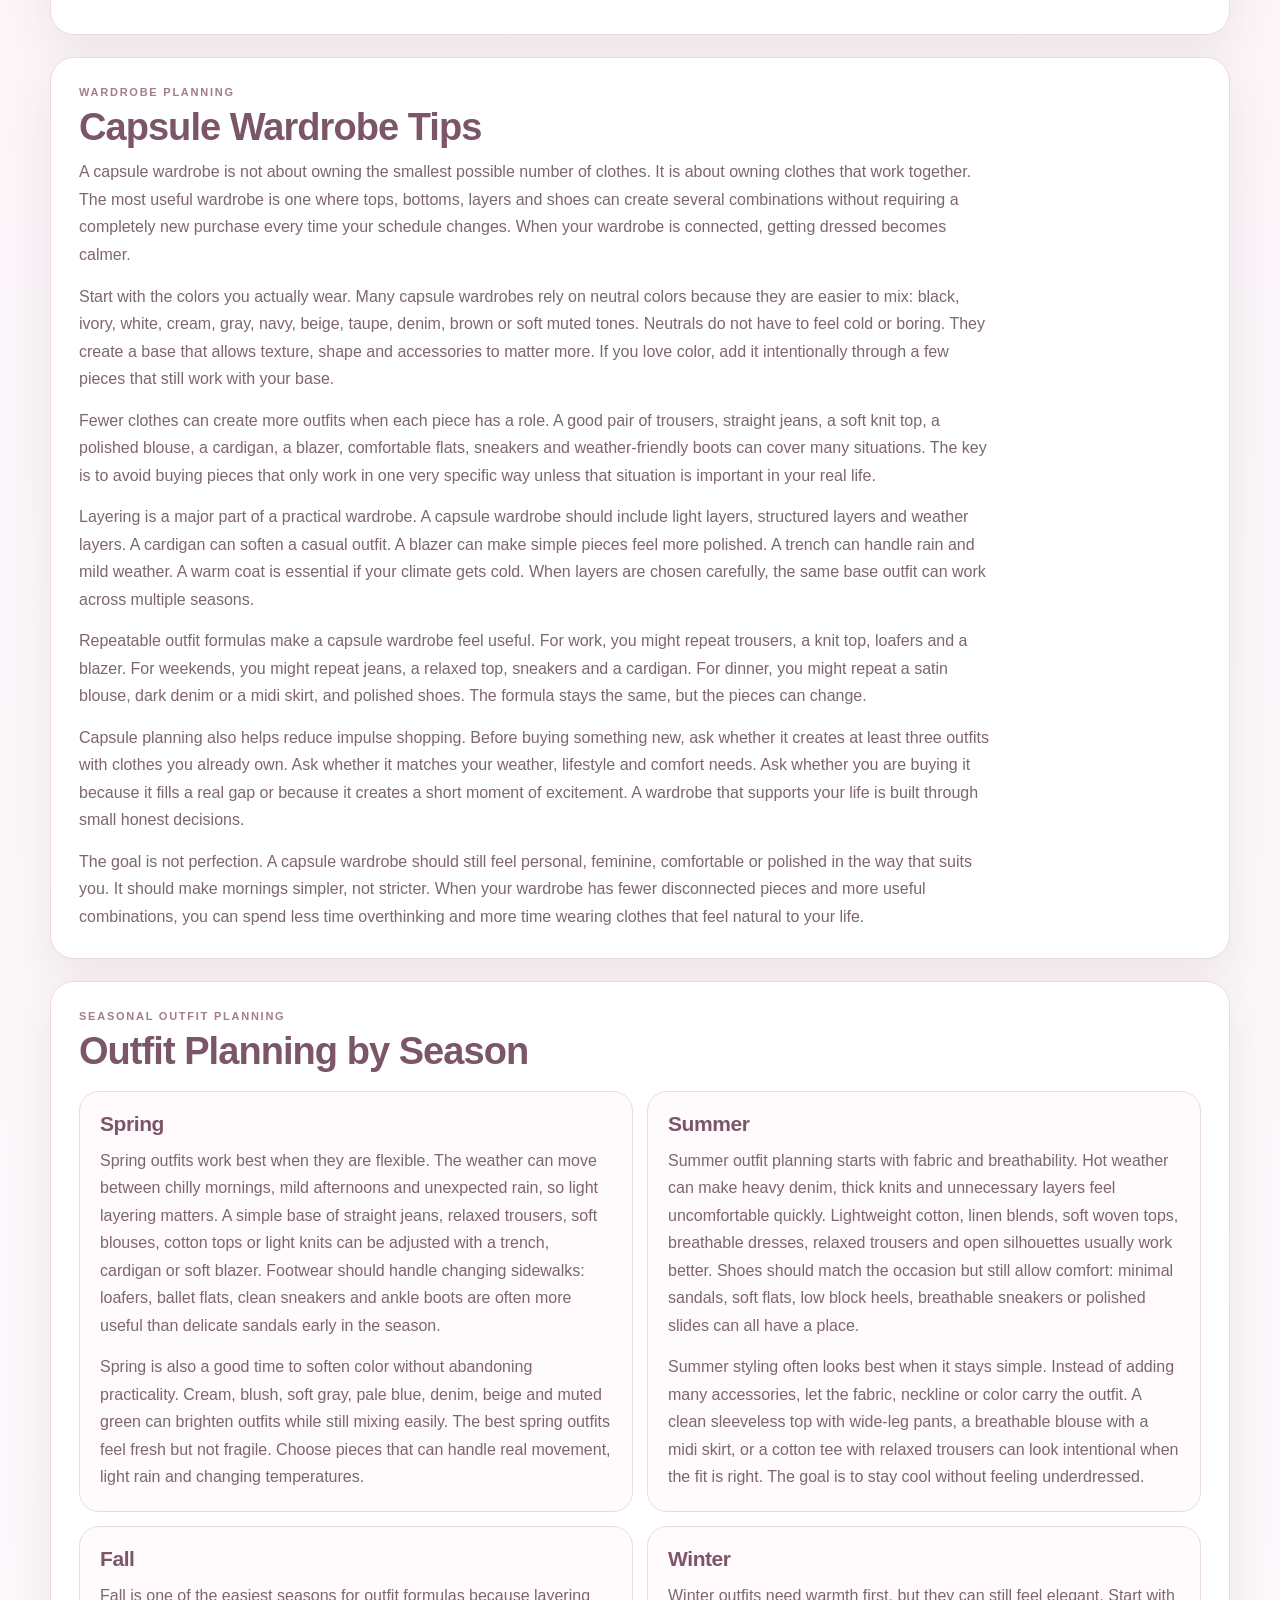
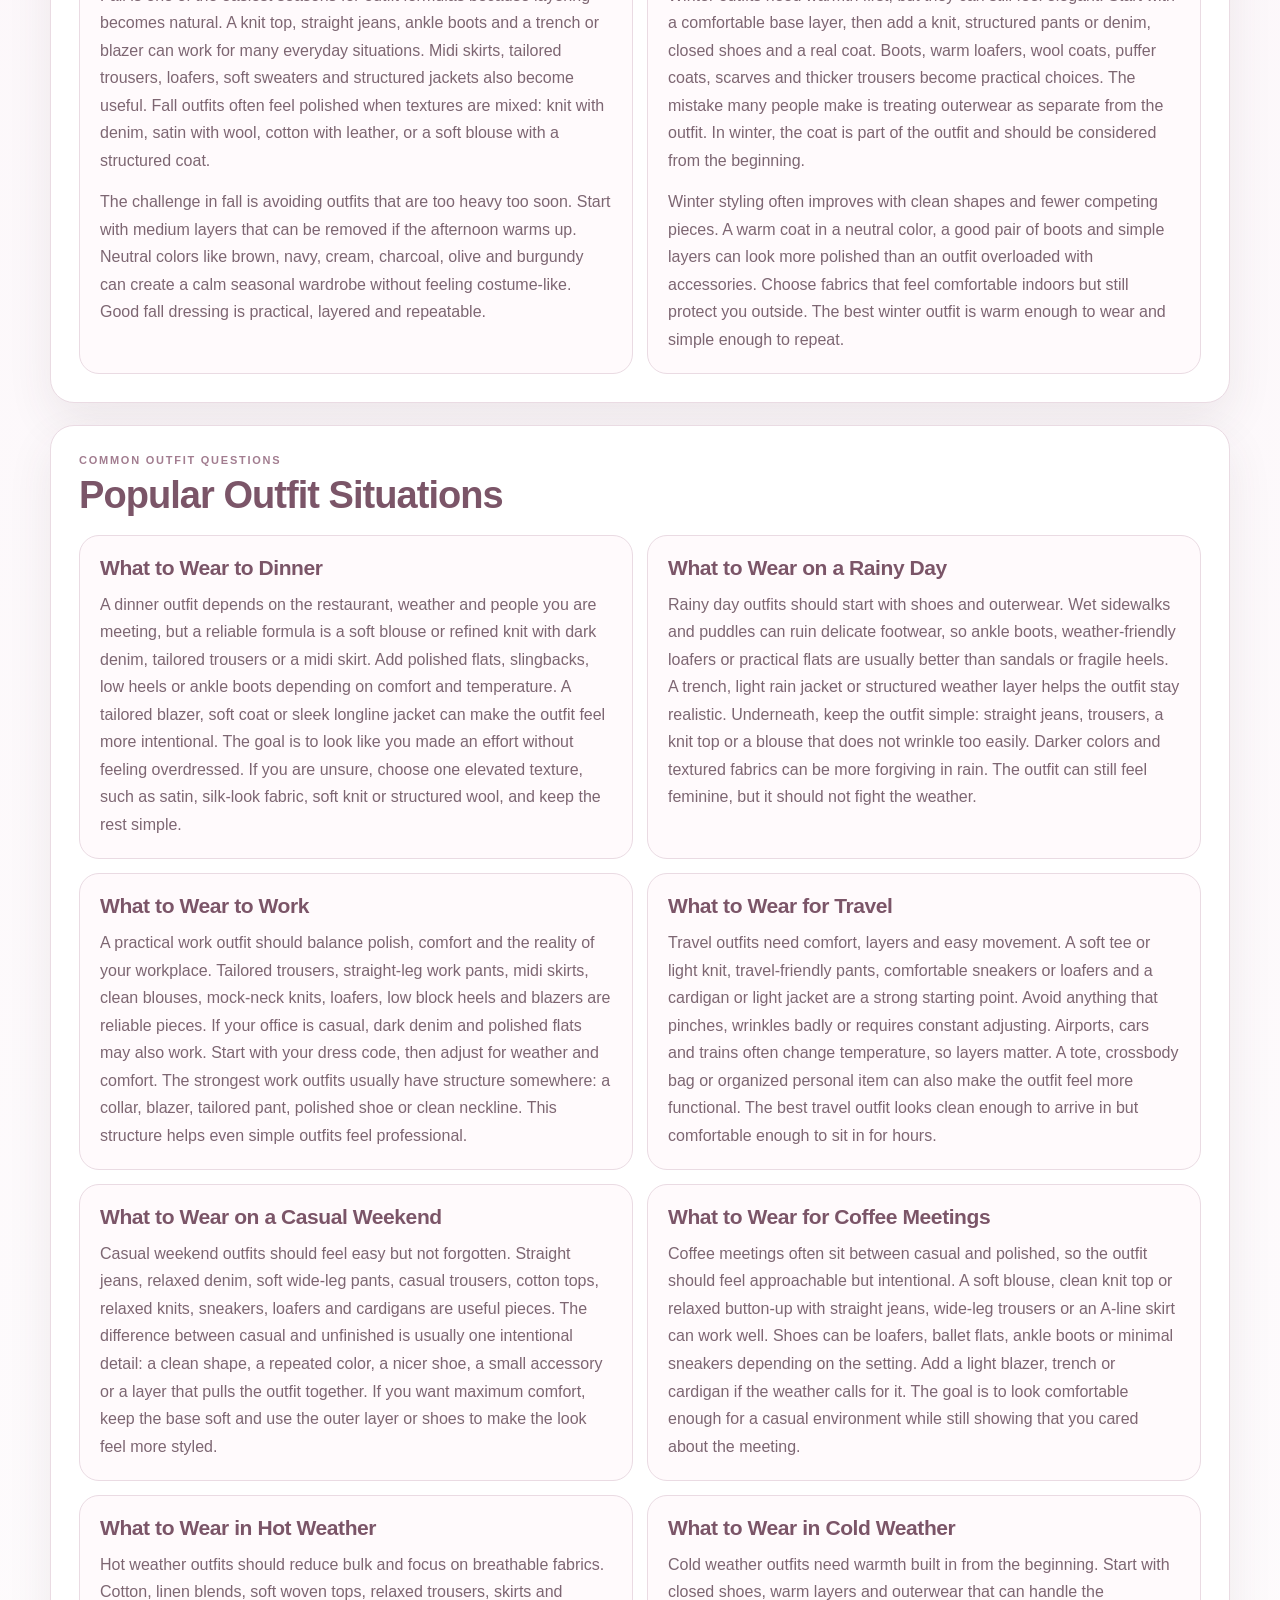
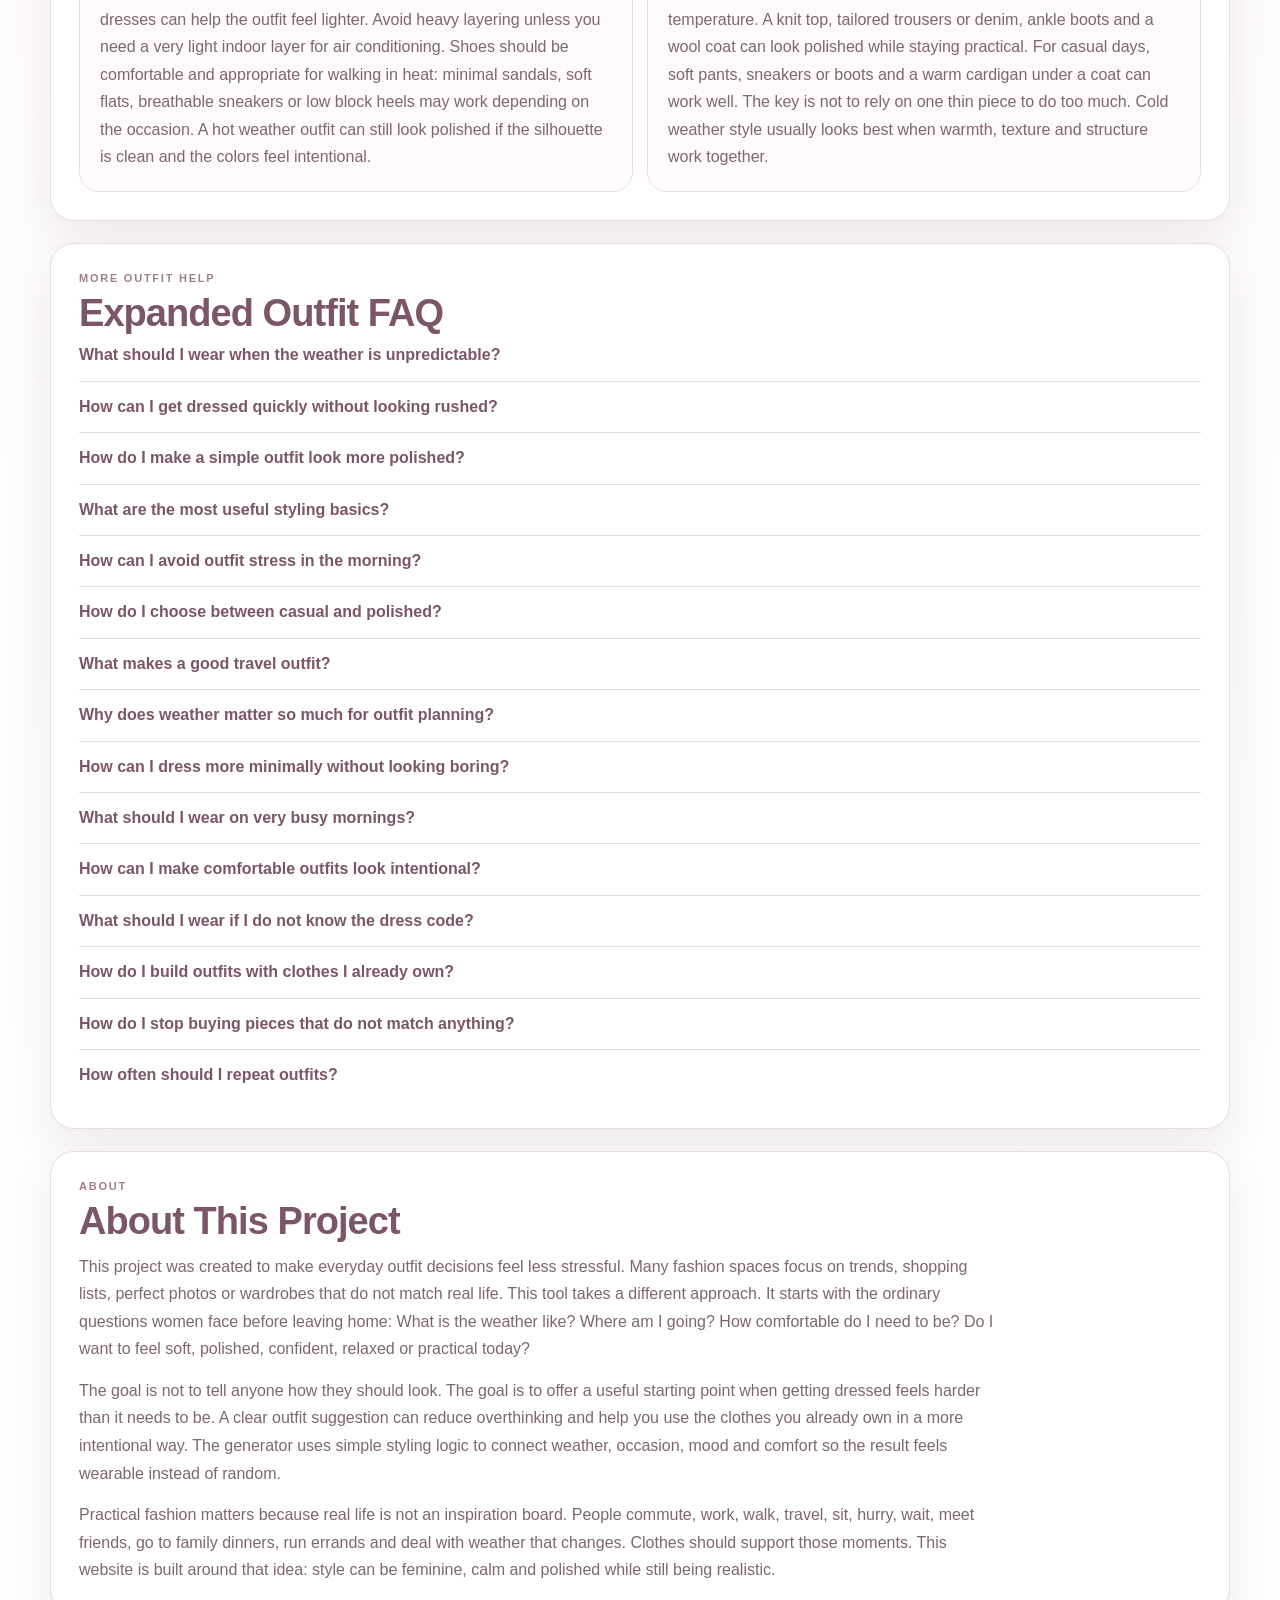
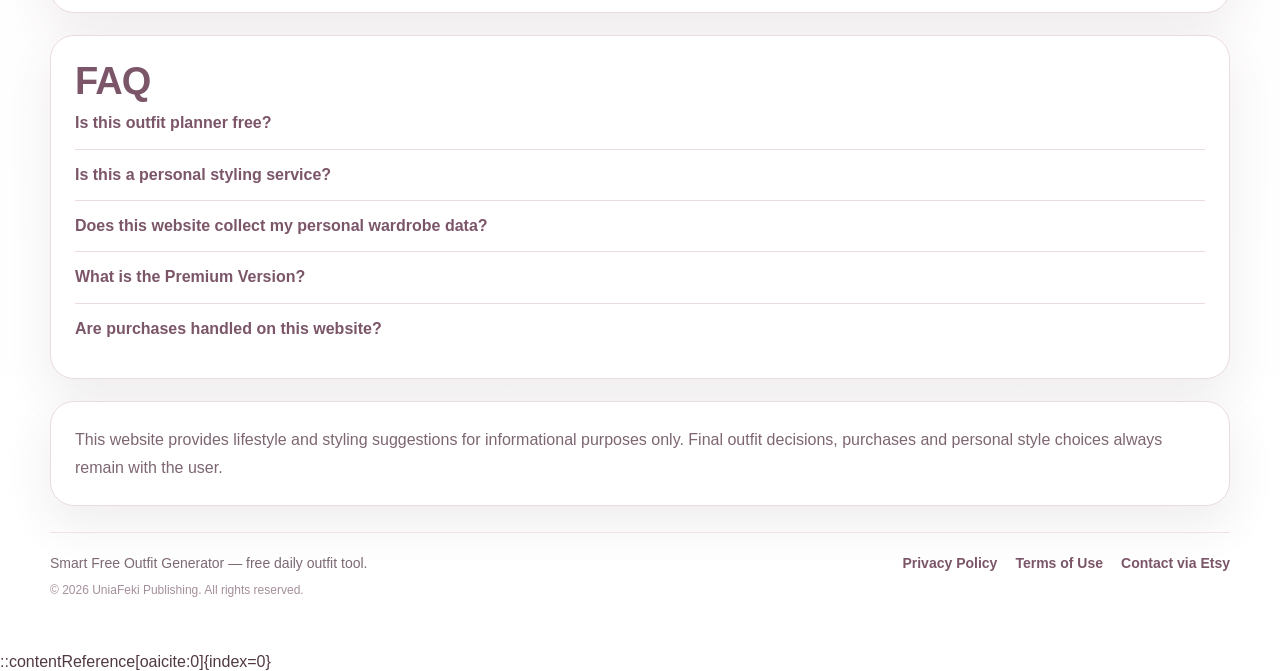
==== commit 5c5f8a5a: "Update index.html" ====
--- a/index.html
+++ b/index.html
@@ -1,1857 +1,838 @@
-<!DOCTYPE html>
-<html lang="en">
-<head>
-  <meta charset="UTF-8" />
-  <meta name="viewport" content="width=device-width, initial-scale=1.0" />
-
-  <title>What Should I Wear Today? Free Outfit Generator for Women</title>
-  <meta name="description" content="Use this free outfit generator for women to decide what to wear today based on weather, temperature, mood, occasion, comfort, effort, environment and style direction." />
-  <meta name="keywords" content="what should i wear today, what to wear today, outfit generator, free outfit planner, outfit ideas for women, weather outfit generator, mood outfit generator, date night outfit, work outfit ideas, rainy day outfit" />
-  <meta name="author" content="UniaFeki Publishing" />
-  <meta name="theme-color" content="#7b5568" />
-
-  <meta property="og:site_name" content="UniaFeki Publishing" />
-  <meta property="og:title" content="What Should I Wear Today? Free Outfit Generator for Women" />
-  <meta property="og:description" content="Get instant outfit ideas based on weather, mood, occasion, comfort, effort and environment." />
-  <meta property="og:type" content="website" />
-
-  <link rel="icon" type="image/png" href="favicon.png" />
-
-  <!-- Google AdSense Auto Ads -->
-  <script async src="https://pagead2.googlesyndication.com/pagead/js/adsbygoogle.js?client=ca-pub-6560091199416357" crossorigin="anonymous"></script>
-
-  <script type="application/ld+json">
-  {
-    "@context": "https://schema.org",
-    "@graph": [
-      {
-        "@type": "SoftwareApplication",
-        "name": "Smart Outfit Generator",
-        "applicationCategory": "LifestyleApplication",
-        "operatingSystem": "Web",
-        "description": "A free rule-based outfit generator for women that suggests what to wear based on weather, temperature, mood, occasion, comfort, effort, environment and style direction.",
-        "offers": {
-          "@type": "Offer",
-          "price": "0",
-          "priceCurrency": "USD"
-        },
-        "publisher": {
-          "@type": "Organization",
-          "name": "UniaFeki Publishing"
-        }
-      },
-      {
-        "@type": "Organization",
-        "name": "UniaFeki Publishing"
-      },
-      {
-        "@type": "FAQPage",
-        "mainEntity": [
-          {
-            "@type": "Question",
-            "name": "Is this outfit generator free?",
-            "acceptedAnswer": {
-              "@type": "Answer",
-              "text": "Yes. The outfit generator is free to use directly on this website without creating an account."
-            }
-          },
-          {
-            "@type": "Question",
-            "name": "Does this outfit generator use AI?",
-            "acceptedAnswer": {
-              "@type": "Answer",
-              "text": "No. It uses a rule-based styling system that combines weather, temperature, occasion, mood, comfort, effort, environment and style direction."
-            }
-          },
-          {
-            "@type": "Question",
-            "name": "What does the premium version add?",
-            "acceptedAnswer": {
-              "@type": "Answer",
-              "text": "Premium adds a Google Sheets outfit decision assistant for organizing your real wardrobe and creating deeper outfit suggestions."
-            }
-          }
-        ]
-      }
-    ]
-  }
-  </script>
-
-  <style>
-    :root {
-      --bg: #fcf7fa;
-      --card: #ffffff;
-      --soft: #fff4f8;
-      --soft-2: #f8edf3;
-      --text: #513944;
-      --muted: #7d6672;
-      --primary: #7b5568;
-      --primary-dark: #684455;
-      --line: #eadbe3;
-      --line-strong: #d8bdca;
-      --shadow: 0 18px 46px rgba(80, 52, 66, 0.09);
-      --radius: 24px;
-      --max: 1180px;
-    }
-
-    * { box-sizing: border-box; }
-
-    html { scroll-behavior: smooth; }
-
-    body {
-      margin: 0;
-      font-family: Inter, Arial, Helvetica, sans-serif;
-      color: var(--text);
-      background:
-        radial-gradient(circle at top left, rgba(255, 225, 239, .65), transparent 34%),
-        linear-gradient(180deg, #fbf6f8 0%, #f9eff4 26%, #fcf7fa 68%, #ffffff 100%);
-    }
-
-    a { color: inherit; text-decoration: none; }
-
-    .wrap {
-      width: min(var(--max), calc(100% - 32px));
-      margin: 0 auto;
-      padding: 18px 0 56px;
-    }
-
-    .hero {
-      overflow: hidden;
-      border-radius: 34px;
-      padding: 42px 34px;
-      background:
-        linear-gradient(rgba(255,249,252,.86), rgba(255,249,252,.96)),
-        url("https://images.unsplash.com/photo-1483985988355-763728e1935b?auto=format&fit=crop&w=1600&q=78") center/cover no-repeat;
-      border: 1px solid rgba(255,255,255,.74);
-      box-shadow: var(--shadow);
-      text-align: center;
-    }
-
-    .eyebrow {
-      display: inline-flex;
-      margin-bottom: 12px;
-      color: #9c7589;
-      font-size: 12px;
-      font-weight: 900;
-      letter-spacing: .18em;
-      text-transform: uppercase;
-    }
-
-    h1 {
-      margin: 0;
-      color: var(--primary);
-      font-size: clamp(40px, 5vw, 68px);
-      line-height: 1.04;
-      letter-spacing: -.04em;
-    }
-
-    .hero p {
-      max-width: 860px;
-      margin: 16px auto 0;
-      color: #69515d;
-      font-size: 18px;
-      line-height: 1.58;
-    }
-
-    .hero-pills {
-      display: flex;
-      justify-content: center;
-      flex-wrap: wrap;
-      gap: 10px;
-      margin-top: 22px;
-    }
-
-    .pill {
-      border: 1px solid var(--line);
-      background: rgba(255,255,255,.78);
-      border-radius: 999px;
-      padding: 10px 14px;
-      color: #775869;
-      font-size: 13px;
-      font-weight: 800;
-    }
-
-    .intro-grid {
-      margin-top: 22px;
-      display: grid;
-      grid-template-columns: minmax(0, 1.25fr) minmax(280px, .75fr);
-      gap: 18px;
-    }
-
-    .panel,
-    .app-card,
-    .topic-card,
-    .seo-block,
-    .faq,
-    .legal-note {
-      background: var(--card);
-      border: 1px solid var(--line);
-      border-radius: var(--radius);
-      box-shadow: var(--shadow);
-    }
-
-    .panel { padding: 24px; }
-
-    .panel h2,
-    .panel h3,
-    .seo-block h2,
-    .faq h2 {
-      margin: 0 0 10px;
-      color: var(--primary);
-      letter-spacing: -.025em;
-      line-height: 1.12;
-    }
-
-    .panel h2,
-    .seo-block h2,
-    .faq h2 {
-      font-size: clamp(26px, 3vw, 38px);
-    }
-
-    .panel h3 { font-size: 24px; }
-
-    .panel p,
-    .seo-block p,
-    .legal-note p {
-      margin: 0;
-      color: var(--muted);
-      line-height: 1.72;
-      font-size: 16px;
-    }
-
-    .mini-list {
-      display: grid;
-      gap: 10px;
-      margin-top: 14px;
-      color: #624b57;
-      font-size: 15px;
-      line-height: 1.55;
-    }
-
-    .app-card {
-      margin-top: 22px;
-      overflow: hidden;
-      border-radius: 30px;
-    }
-
-    .app-head {
-      display: flex;
-      justify-content: space-between;
-      align-items: flex-start;
-      gap: 18px;
-      padding: 26px 26px 12px;
-      background: rgba(255,255,255,.88);
-    }
-
-    .app-head h2 {
-      margin: 0 0 8px;
-      color: var(--primary);
-      font-size: 36px;
-      line-height: 1.08;
-      letter-spacing: -.025em;
-    }
-
-    .app-head p {
-      margin: 0;
-      max-width: 790px;
-      color: var(--muted);
-      line-height: 1.6;
-      font-size: 15px;
-    }
-
-    .badge {
-      flex: 0 0 auto;
-      padding: 10px 14px;
-      border-radius: 16px;
-      background: var(--soft-2);
-      color: #8a6678;
-      border: 1px solid var(--line);
-      font-size: 13px;
-      font-weight: 900;
-      white-space: nowrap;
-    }
-
-    .app-body {
-      padding: 22px 26px 26px;
-      background: linear-gradient(180deg, #fffdfd 0%, #fdf8fb 100%);
-    }
-
-    .form-grid {
-      display: grid;
-      grid-template-columns: repeat(4, minmax(0, 1fr));
-      gap: 14px;
-    }
-
-    .field.full { grid-column: 1 / -1; }
-    .field.half { grid-column: span 2; }
-
-    label {
-      display: block;
-      margin: 0 0 7px;
-      color: #846374;
-      font-size: 13px;
-      font-weight: 900;
-    }
-
-    input,
-    select {
-      width: 100%;
-      min-height: 50px;
-      border: 1.5px solid #dfc9d4;
-      border-radius: 16px;
-      padding: 12px 14px;
-      background: #fff;
-      color: var(--text);
-      font-size: 16px;
-      outline: none;
-      box-shadow: 0 3px 12px rgba(123,85,104,.04);
-    }
-
-    input:focus,
-    select:focus {
-      border-color: #b98da1;
-      box-shadow: 0 0 0 4px rgba(185,141,161,.16);
-    }
-
-    .actions {
-      display: flex;
-      flex-wrap: wrap;
-      gap: 10px;
-      margin-top: 18px;
-    }
-
-    .btn {
-      appearance: none;
-      border: 0;
-      cursor: pointer;
-      border-radius: 16px;
-      padding: 13px 18px;
-      min-height: 48px;
-      font-size: 16px;
-      font-weight: 900;
-      transition: transform .12s ease, background .15s ease, border-color .15s ease;
-    }
-
-    .btn:hover { transform: translateY(-1px); }
-
-    .btn-primary {
-      background: var(--primary);
-      color: #fff;
-    }
-
-    .btn-primary:hover { background: var(--primary-dark); }
-
-    .btn-outline {
-      background: #fff;
-      color: var(--primary);
-      border: 1px solid var(--line-strong);
-    }
-
-    .btn-soft {
-      background: var(--soft-2);
-      color: var(--primary);
-      border: 1px solid var(--line);
-    }
-
-    .result-grid {
-      margin-top: 24px;
-      display: grid;
-      grid-template-columns: minmax(0, 1.15fr) minmax(280px, .85fr);
-      gap: 18px;
-      align-items: start;
-    }
-
-    .result-card,
-    .side-card {
-      background: #fcf7fa;
-      border: 1px solid var(--line);
-      border-radius: 24px;
-      padding: 22px;
-    }
-
-    .result-top {
-      margin-bottom: 16px;
-    }
-
-    .small-tag {
-      margin-bottom: 6px;
-      color: #a27d90;
-      font-size: 11px;
-      font-weight: 900;
-      letter-spacing: .16em;
-      text-transform: uppercase;
-    }
-
-    .result-title {
-      margin: 0;
-      color: var(--primary);
-      font-size: 34px;
-      line-height: 1.08;
-      letter-spacing: -.025em;
-    }
-
-    .score-row {
-      display: flex;
-      gap: 8px;
-      flex-wrap: wrap;
-      margin-top: 10px;
-    }
-
-    .score {
-      background: #fff;
-      border: 1px solid var(--line);
-      border-radius: 999px;
-      padding: 7px 10px;
-      color: #876476;
-      font-size: 12px;
-      font-weight: 900;
-    }
-
-    .parts {
-      display: grid;
-      grid-template-columns: repeat(2, minmax(0, 1fr));
-      gap: 12px;
-    }
-
-    .part,
-    .wide,
-    .why,
-    .upgrade-inline {
-      background: #fff;
-      border: 1px solid #eee1e8;
-      border-radius: 18px;
-      padding: 15px;
-    }
-
-    .part strong,
-    .wide strong,
-    .upgrade-inline strong {
-      display: block;
-      margin-bottom: 6px;
-      color: #806171;
-      font-size: 13px;
-      font-weight: 900;
-      text-transform: uppercase;
-      letter-spacing: .08em;
-    }
-
-    .part span,
-    .wide span {
-      color: #513944;
-      font-size: 17px;
-      line-height: 1.48;
-    }
-
-    .wide,
-    .why,
-    .upgrade-inline {
-      margin-top: 12px;
-    }
-
-    .why-title {
-      margin-bottom: 8px;
-      color: #a07c90;
-      font-size: 11px;
-      font-weight: 900;
-      letter-spacing: .16em;
-      text-transform: uppercase;
-    }
-
-    .why p,
-    .upgrade-inline p {
-      margin: 0;
-      color: #5d4854;
-      line-height: 1.65;
-      font-size: 15px;
-    }
-
-    .why p + p {
-      margin-top: 10px;
-      color: var(--primary);
-      font-style: italic;
-    }
-
-    .micro-actions {
-      display: flex;
-      flex-wrap: wrap;
-      gap: 8px;
-      margin-top: 12px;
-    }
-
-    .micro-actions .btn {
-      min-height: 42px;
-      padding: 10px 12px;
-      font-size: 14px;
-    }
-
-    .ad-anchor {
-      margin: 28px 0;
-      min-height: 24px;
-    }
-
-    .side-stack {
-      display: grid;
-      gap: 14px;
-    }
-
-    .side-card {
-      background: #fff;
-    }
-
-    .premium-card {
-      background: linear-gradient(180deg, #fff 0%, #fff2f7 100%);
-      border: 1.5px solid #e6c6d6;
-    }
-
-    .side-card h3 {
-      margin: 0 0 10px;
-      color: var(--primary);
-      font-size: 24px;
-      line-height: 1.12;
-      letter-spacing: -.02em;
-    }
-
-    .side-card p {
-      margin: 0;
-      color: var(--muted);
-      line-height: 1.65;
-      font-size: 15px;
-    }
-
-    .check-list {
-      display: grid;
-      gap: 9px;
-      margin-top: 12px;
-      color: #624b57;
-      line-height: 1.55;
-      font-size: 15px;
-    }
-
-    .content-grid,
-    .weather-grid {
-      margin-top: 22px;
-      display: grid;
-      grid-template-columns: repeat(3, minmax(0, 1fr));
-      gap: 14px;
-    }
-
-    .topic-card {
-      padding: 20px;
-    }
-
-    .topic-card h3 {
-      margin: 0 0 9px;
-      color: var(--primary);
-      font-size: 20px;
-      line-height: 1.18;
-    }
-
-    .topic-card p {
-      margin: 0;
-      color: var(--muted);
-      line-height: 1.65;
-      font-size: 15px;
-    }
-
-    .seo-block,
-    .faq,
-    .legal-note {
-      margin-top: 22px;
-      padding: 24px;
-    }
-
-    .seo-block p + p { margin-top: 12px; }
-
-    details {
-      border-top: 1px solid var(--line);
-      padding: 14px 0;
-    }
-
-    details:first-of-type {
-      border-top: 0;
-      padding-top: 0;
-    }
-
-    summary {
-      cursor: pointer;
-      list-style: none;
-      color: var(--primary);
-      font-size: 16px;
-      font-weight: 900;
-      line-height: 1.4;
-    }
-
-    summary::-webkit-details-marker { display: none; }
-
-    details p {
-      margin: 9px 0 0;
-      color: var(--muted);
-      line-height: 1.65;
-      font-size: 15px;
-    }
-
-    footer {
-      margin-top: 26px;
-      padding-top: 22px;
-      border-top: 1px solid #efe1e8;
-      color: #7d6974;
-      font-size: 14px;
-    }
-
-    .footer-top {
-      display: flex;
-      justify-content: space-between;
-      gap: 18px;
-      align-items: center;
-      flex-wrap: wrap;
-    }
-
-    .footer-links {
-      display: flex;
-      gap: 18px;
-      flex-wrap: wrap;
-      font-weight: 800;
-      color: var(--primary);
-    }
-
-    .copyright {
-      margin-top: 12px;
-      color: #a58f9b;
-      font-size: 12px;
-    }
-
-    .modal {
-      position: fixed;
-      inset: 0;
-      z-index: 40;
-      display: none;
-      align-items: center;
-      justify-content: center;
-      padding: 18px;
-      background: rgba(60,43,53,.52);
-    }
-
-    .modal.show { display: flex; }
-
-    .modal-box {
-      width: min(760px, 100%);
-      max-height: 88vh;
-      overflow: auto;
-      background: #fff;
-      border: 1px solid var(--line);
-      border-radius: 24px;
-      box-shadow: var(--shadow);
-      padding: 24px;
-    }
-
-    .modal-head {
-      display: flex;
-      justify-content: space-between;
-      gap: 14px;
-      align-items: flex-start;
-      margin-bottom: 16px;
-    }
-
-    .modal-head h3 {
-      margin: 0 0 6px;
-      color: var(--primary);
-      font-size: 28px;
-    }
-
-    .modal-head p {
-      margin: 0;
-      color: var(--muted);
-      line-height: 1.6;
-    }
-
-    .close-btn {
-      cursor: pointer;
-      border: 1px solid var(--line);
-      background: var(--soft-2);
-      color: var(--primary);
-      border-radius: 12px;
-      padding: 9px 11px;
-      font-weight: 900;
-    }
-
-    .premium-list {
-      display: grid;
-      gap: 10px;
-      margin-bottom: 16px;
-    }
-
-    .premium-item {
-      border: 1px solid var(--line);
-      border-radius: 16px;
-      padding: 13px 14px;
-      color: #5c4652;
-      line-height: 1.55;
-      background: #fff;
-    }
-
-    .premium-item.em {
-      background: #faf3f6;
-      color: var(--primary);
-      font-weight: 900;
-    }
-
-    .preview {
-      margin-top: 18px;
-      text-align: center;
-    }
-
-    .preview img {
-      width: 100%;
-      max-width: 100%;
-      border-radius: 18px;
-      border: 1px solid rgba(140,110,120,.14);
-      box-shadow: 0 12px 30px rgba(0,0,0,.08);
-    }
-
-    .preview p {
-      margin: 9px 0 0;
-      color: #8a6879;
-      font-size: 13px;
-    }
-
-    .legal-block h4 {
-      margin: 18px 0 8px;
-      color: var(--primary);
-      font-size: 17px;
-    }
-
-    .legal-block h4:first-child { margin-top: 0; }
-
-    .legal-block p {
-      color: var(--muted);
-      line-height: 1.72;
-      font-size: 15px;
-    }
-
-    @media (max-width: 980px) {
-      .intro-grid,
-      .result-grid,
-      .content-grid,
-      .weather-grid {
-        grid-template-columns: 1fr;
-      }
-
-      .form-grid {
-        grid-template-columns: repeat(2, minmax(0, 1fr));
-      }
-    }
-
-    @media (max-width: 680px) {
-      .wrap {
-        width: min(100% - 24px, var(--max));
-        padding-top: 12px;
-      }
-
-      .hero {
-        padding: 24px 16px;
-        border-radius: 22px;
-      }
-
-      .eyebrow {
-        font-size: 10px;
-        margin-bottom: 8px;
-      }
-
-      h1 {
-        font-size: clamp(30px, 9vw, 38px);
-        line-height: 1.08;
-      }
-
-      .hero p {
-        margin-top: 10px;
-        font-size: 15px;
-        line-height: 1.55;
-      }
-
-      .hero-pills {
-        gap: 8px;
-        margin-top: 14px;
-      }
-
-      .pill {
-        font-size: 12px;
-        padding: 8px 10px;
-      }
-
-      .panel,
-      .seo-block,
-      .faq,
-      .legal-note {
-        padding: 18px;
-        border-radius: 20px;
-      }
-
-      .panel h2,
-      .seo-block h2,
-      .faq h2 {
-        font-size: 24px;
-      }
-
-      .app-card {
-        border-radius: 22px;
-      }
-
-      .app-head {
-        display: block;
-        padding: 18px 18px 8px;
-      }
-
-      .app-head h2 {
-        font-size: 23px;
-      }
-
-      .app-head p {
-        font-size: 14px;
-      }
-
-      .badge {
-        display: inline-flex;
-        margin-top: 12px;
-        font-size: 11px;
-        padding: 8px 10px;
-      }
-
-      .app-body {
-        padding: 16px 18px 20px;
-      }
-
-      .form-grid {
-        grid-template-columns: 1fr;
-        gap: 12px;
-      }
-
-      .field.full,
-      .field.half {
-        grid-column: auto;
-      }
-
-      input,
-      select {
-        min-height: 50px;
-        font-size: 16px;
-        border-radius: 14px;
-        box-shadow: none;
-      }
-
-      .actions {
-        display: grid;
-        grid-template-columns: 1fr;
-      }
-
-      .btn {
-        width: 100%;
-        font-size: 16px;
-        border-radius: 14px;
-      }
-
-      .result-card,
-      .side-card {
-        padding: 16px;
-        border-radius: 18px;
-      }
-
-      .result-title {
-        font-size: 24px;
-      }
-
-      .parts {
-        grid-template-columns: 1fr;
-      }
-
-      .part span,
-      .wide span {
-        font-size: 15px;
-      }
-
-      .micro-actions {
-        display: grid;
-        grid-template-columns: 1fr;
-      }
-
-      .topic-card {
-        padding: 18px;
-        border-radius: 18px;
-      }
-
-      .footer-top {
-        display: block;
-      }
-
-      .footer-links {
-        margin-top: 14px;
-      }
-
-      .modal {
-        padding: 12px;
-      }
-
-      .modal-box {
-        max-height: 90vh;
-        border-radius: 20px;
-        padding: 18px;
-      }
-
-      .modal-head h3 {
-        font-size: 22px;
-      }
-    }
-  </style>
-</head>
-
-<body>
-  <div class="wrap">
-    <header class="hero">
-      <div class="eyebrow">Smart Outfit Generator</div>
-      <h1>What Should I Wear Today?</h1>
-      <p>
-        Get a free outfit idea based on your weather, temperature, occasion, mood,
-        comfort level, effort level, environment and style direction — without overthinking your closet.
-      </p>
-      <div class="hero-pills" aria-label="Popular outfit searches">
-        <span class="pill">Weather-based outfits</span>
-        <span class="pill">Mood-based styling</span>
-        <span class="pill">Work, date night & casual looks</span>
-      </div>
-    </header>
-
-    <section class="intro-grid" aria-label="Outfit generator introduction">
-      <div class="panel">
-        <h2>Free Outfit Generator Based on Weather, Mood and Occasion</h2>
+<!DOCTYPE html> <html lang="en"> <head> <meta charset="UTF-8" /> <meta name="viewport" content="width=device-width, initial-scale=1.0" /> <title>What Should I Wear Today? Free Outfit Generator for Women</title> <meta name="description" content="Use this free outfit generator for women to decide what to wear today based on weather, temperature, mood, occasion, comfort, effort, environment and style direction." /> <meta name="keywords" content="what should i wear today, what to wear today, outfit generator, free outfit planner, outfit ideas for women, weather outfit generator, mood outfit generator, date night outfit, work outfit ideas, rainy day outfit" /> <meta name="author" content="UniaFeki Publishing" /> <meta name="theme-color" content="#7b5568" /> <meta property="og:site_name" content="UniaFeki Publishing" /> <meta property="og:title" content="What Should I Wear Today? Free Outfit Generator for Women" /> <meta property="og:description" content="Get instant outfit ideas based on weather, mood, occasion, comfort, effort and environment." /> <meta property="og:type" content="website" /> <link rel="icon" type="image/png" href="favicon.png" /> <!-- Google AdSense Auto Ads --> <script async src="https://pagead2.googlesyndication.com/pagead/js/adsbygoogle.js?client=ca-pub-6560091199416357" crossorigin="anonymous"></script> <script type="application/ld+json"> { "@context": "https://schema.org", "@graph": [ { "@type": "SoftwareApplication", "name": "Smart Outfit Generator", "applicationCategory": "LifestyleApplication", "operatingSystem": "Web", "description": "A free rule-based outfit generator for women that suggests what to wear based on weather, temperature, mood, occasion, comfort, effort, environment and style direction.", "offers": { "@type": "Offer", "price": "0", "priceCurrency": "USD" }, "publisher": { "@type": "Organization", "name": "UniaFeki Publishing" } }, { "@type": "Organization", "name": "UniaFeki Publishing" }, { "@type": "FAQPage", "mainEntity": [ { "@type": "Question", "name": "Is this outfit generator free?", "acceptedAnswer": { "@type": "Answer", "text": "Yes. The outfit generator is free to use directly on this website without creating an account." } }, { "@type": "Question", "name": "Does this outfit generator use AI?", "acceptedAnswer": { "@type": "Answer", "text": "No. It uses a rule-based styling system that combines weather, temperature, occasion, mood, comfort, effort, environment and style direction." } }, { "@type": "Question", "name": "What should I wear when the weather is unpredictable?", "acceptedAnswer": { "@type": "Answer", "text": "When weather is unpredictable, start with a comfortable base outfit and add a flexible layer, closed shoes, and fabrics that can handle temperature changes." } }, { "@type": "Question", "name": "What does the premium version add?", "acceptedAnswer": { "@type": "Answer", "text": "Premium adds a Google Sheets outfit decision assistant for organizing your real wardrobe and creating deeper outfit suggestions." } } ] } ] } </script> <style> :root { --bg: #fcf7fa; --card: #ffffff; --soft: #fff4f8; --soft-2: #f8edf3; --text: #513944; --muted: #7d6672; --primary: #7b5568; --primary-dark: #684455; --line: #eadbe3; --line-strong: #d8bdca; --shadow: 0 18px 46px rgba(80, 52, 66, 0.09); --radius: 24px; --max: 1180px; } * { box-sizing: border-box; } html { scroll-behavior: smooth; } body { margin: 0; font-family: Inter, Arial, Helvetica, sans-serif; color: var(--text); background: radial-gradient(circle at top left, rgba(255, 225, 239, .65), transparent 34%), linear-gradient(180deg, #fbf6f8 0%, #f9eff4 26%, #fcf7fa 68%, #ffffff 100%); } a { color: inherit; text-decoration: none; } .wrap { width: min(var(--max), calc(100% - 32px)); margin: 0 auto; padding: 18px 0 56px; } .hero { overflow: hidden; border-radius: 34px; padding: 42px 34px; background: linear-gradient(rgba(255,249,252,.86), rgba(255,249,252,.96)), url("https://images.unsplash.com/photo-1483985988355-763728e1935b?auto=format&fit=crop&w=1600&q=78") center/cover no-repeat; border: 1px solid rgba(255,255,255,.74); box-shadow: var(--shadow); text-align: center; } .eyebrow { display: inline-flex; margin-bottom: 12px; color: #9c7589; font-size: 12px; font-weight: 900; letter-spacing: .18em; text-transform: uppercase; } h1 { margin: 0; color: var(--primary); font-size: clamp(40px, 5vw, 68px); line-height: 1.04; letter-spacing: -.04em; } .hero p { max-width: 860px; margin: 16px auto 0; color: #69515d; font-size: 18px; line-height: 1.58; } .hero-pills { display: flex; justify-content: center; flex-wrap: wrap; gap: 10px; margin-top: 22px; } .pill { border: 1px solid var(--line); background: rgba(255,255,255,.78); border-radius: 999px; padding: 10px 14px; color: #775869; font-size: 13px; font-weight: 800; } .intro-grid { margin-top: 22px; display: grid; grid-template-columns: minmax(0, 1.25fr) minmax(280px, .75fr); gap: 18px; } .panel, .app-card, .topic-card, .seo-block, .faq, .legal-note, .utility-section { background: var(--card); border: 1px solid var(--line); border-radius: var(--radius); box-shadow: var(--shadow); } .panel { padding: 24px; } .panel h2, .panel h3, .seo-block h2, .faq h2, .utility-section h2 { margin: 0 0 10px; color: var(--primary); letter-spacing: -.025em; line-height: 1.12; } .panel h2, .seo-block h2, .faq h2, .utility-section h2 { font-size: clamp(26px, 3vw, 38px); } .panel h3 { font-size: 24px; } .panel p, .seo-block p, .legal-note p, .utility-section p { margin: 0; color: var(--muted); line-height: 1.72; font-size: 16px; } .utility-section p + p { margin-top: 14px; } .utility-section { margin-top: 22px; padding: 28px; } .section-kicker { color: #a27d90; font-size: 11px; font-weight: 900; letter-spacing: .16em; text-transform: uppercase; margin-bottom: 8px; } .article-body { max-width: 920px; } .article-body h3 { color: var(--primary); font-size: 23px; line-height: 1.18; margin: 28px 0 10px; letter-spacing: -.02em; } .toc-card { margin-top: 22px; padding: 20px; background: #fffafc; border: 1px solid var(--line); border-radius: 20px; } .toc-card h2 { font-size: 22px; } .toc-links { display: flex; flex-wrap: wrap; gap: 10px; margin-top: 14px; } .toc-links a { display: inline-flex; padding: 9px 12px; background: #fff; border: 1px solid var(--line); border-radius: 999px; color: var(--primary); font-size: 13px; font-weight: 900; } .example-grid, .season-grid, .situation-grid { display: grid; grid-template-columns: repeat(2, minmax(0, 1fr)); gap: 14px; margin-top: 18px; } .example-card, .season-card, .situation-card { background: #fffafc; border: 1px solid var(--line); border-radius: 20px; padding: 20px; } .example-card h3, .season-card h3, .situation-card h3 { margin: 0 0 10px; color: var(--primary); font-size: 21px; line-height: 1.18; letter-spacing: -.02em; } .example-meta { display: flex; flex-wrap: wrap; gap: 8px; margin-bottom: 12px; } .meta-chip { display: inline-flex; border: 1px solid var(--line); background: #fff; color: #826174; border-radius: 999px; padding: 6px 9px; font-size: 12px; font-weight: 800; } .mini-list { display: grid; gap: 10px; margin-top: 14px; color: #624b57; font-size: 15px; line-height: 1.55; } .app-card { margin-top: 22px; overflow: hidden; border-radius: 30px; } .app-head { display: flex; justify-content: space-between; align-items: flex-start; gap: 18px; padding: 26px 26px 12px; background: rgba(255,255,255,.88); } .app-head h2 { margin: 0 0 8px; color: var(--primary); font-size: 36px; line-height: 1.08; letter-spacing: -.025em; } .app-head p { margin: 0; max-width: 790px; color: var(--muted); line-height: 1.6; font-size: 15px; } .badge { flex: 0 0 auto; padding: 10px 14px; border-radius: 16px; background: var(--soft-2); color: #8a6678; border: 1px solid var(--line); font-size: 13px; font-weight: 900; white-space: nowrap; } .app-body { padding: 22px 26px 26px; background: linear-gradient(180deg, #fffdfd 0%, #fdf8fb 100%); } .form-grid { display: grid; grid-template-columns: repeat(4, minmax(0, 1fr)); gap: 14px; } .field.full { grid-column: 1 / -1; } .field.half { grid-column: span 2; } label { display: block; margin: 0 0 7px; color: #846374; font-size: 13px; font-weight: 900; } input, select { width: 100%; min-height: 50px; border: 1.5px solid #dfc9d4; border-radius: 16px; padding: 12px 14px; background: #fff; color: var(--text); font-size: 16px; outline: none; box-shadow: 0 3px 12px rgba(123,85,104,.04); } input:focus, select:focus { border-color: #b98da1; box-shadow: 0 0 0 4px rgba(185,141,161,.16); } .actions { display: flex; flex-wrap: wrap; gap: 10px; margin-top: 18px; } .btn { appearance: none; border: 0; cursor: pointer; border-radius: 16px; padding: 13px 18px; min-height: 48px; font-size: 16px; font-weight: 900; transition: transform .12s ease, background .15s ease, border-color .15s ease; } .btn:hover { transform: translateY(-1px); } .btn-primary { background: var(--primary); color: #fff; } .btn-primary:hover { background: var(--primary-dark); } .btn-outline { background: #fff; color: var(--primary); border: 1px solid var(--line-strong); } .btn-soft { background: var(--soft-2); color: var(--primary); border: 1px solid var(--line); } .result-grid { margin-top: 24px; display: grid; grid-template-columns: minmax(0, 1.15fr) minmax(280px, .85fr); gap: 18px; align-items: start; } .result-card, .side-card { background: #fcf7fa; border: 1px solid var(--line); border-radius: 24px; padding: 22px; } .result-top { margin-bottom: 16px; } .small-tag { margin-bottom: 6px; color: #a27d90; font-size: 11px; font-weight: 900; letter-spacing: .16em; text-transform: uppercase; } .result-title { margin: 0; color: var(--primary); font-size: 34px; line-height: 1.08; letter-spacing: -.025em; } .score-row { display: flex; gap: 8px; flex-wrap: wrap; margin-top: 10px; } .score { background: #fff; border: 1px solid var(--line); border-radius: 999px; padding: 7px 10px; color: #876476; font-size: 12px; font-weight: 900; } .parts { display: grid; grid-template-columns: repeat(2, minmax(0, 1fr)); gap: 12px; } .part, .wide, .why, .upgrade-inline { background: #fff; border: 1px solid #eee1e8; border-radius: 18px; padding: 15px; } .part strong, .wide strong, .upgrade-inline strong { display: block; margin-bottom: 6px; color: #806171; font-size: 13px; font-weight: 900; text-transform: uppercase; letter-spacing: .08em; } .part span, .wide span { color: #513944; font-size: 17px; line-height: 1.48; } .wide, .why, .upgrade-inline { margin-top: 12px; } .why-title { margin-bottom: 8px; color: #a07c90; font-size: 11px; font-weight: 900; letter-spacing: .16em; text-transform: uppercase; } .why p, .upgrade-inline p { margin: 0; color: #5d4854; line-height: 1.65; font-size: 15px; } .why p + p { margin-top: 10px; color: var(--primary); font-style: italic; } .micro-actions { display: flex; flex-wrap: wrap; gap: 8px; margin-top: 12px; } .micro-actions .btn { min-height: 42px; padding: 10px 12px; font-size: 14px; } .ad-anchor { margin: 28px 0; min-height: 24px; } .side-stack { display: grid; gap: 14px; } .side-card { background: #fff; } .premium-card { background: linear-gradient(180deg, #fff 0%, #fff2f7 100%); border: 1.5px solid #e6c6d6; } .side-card h3 { margin: 0 0 10px; color: var(--primary); font-size: 24px; line-height: 1.12; letter-spacing: -.02em; } .side-card p { margin: 0; color: var(--muted); line-height: 1.65; font-size: 15px; } .check-list { display: grid; gap: 9px; margin-top: 12px; color: #624b57; line-height: 1.55; font-size: 15px; } .content-grid, .weather-grid { margin-top: 22px; display: grid; grid-template-columns: repeat(3, minmax(0, 1fr)); gap: 14px; } .topic-card { padding: 20px; } .topic-card h3 { margin: 0 0 9px; color: var(--primary); font-size: 20px; line-height: 1.18; } .topic-card p { margin: 0; color: var(--muted); line-height: 1.65; font-size: 15px; } .seo-block, .faq, .legal-note { margin-top: 22px; padding: 24px; } .seo-block p + p { margin-top: 12px; } details { border-top: 1px solid var(--line); padding: 14px 0; } details:first-of-type { border-top: 0; padding-top: 0; } summary { cursor: pointer; list-style: none; color: var(--primary); font-size: 16px; font-weight: 900; line-height: 1.4; } summary::-webkit-details-marker { display: none; } details p { margin: 9px 0 0; color: var(--muted); line-height: 1.65; font-size: 15px; } footer { margin-top: 26px; padding-top: 22px; border-top: 1px solid #efe1e8; color: #7d6974; font-size: 14px; } .footer-top { display: flex; justify-content: space-between; gap: 18px; align-items: center; flex-wrap: wrap; } .footer-links { display: flex; gap: 18px; flex-wrap: wrap; font-weight: 800; color: var(--primary); } .copyright { margin-top: 12px; color: #a58f9b; font-size: 12px; } .modal { position: fixed; inset: 0; z-index: 40; display: none; align-items: center; justify-content: center; padding: 18px; background: rgba(60,43,53,.52); } .modal.show { display: flex; } .modal-box { width: min(760px, 100%); max-height: 88vh; overflow: auto; background: #fff; border: 1px solid var(--line); border-radius: 24px; box-shadow: var(--shadow); padding: 24px; } .modal-head { display: flex; justify-content: space-between; gap: 14px; align-items: flex-start; margin-bottom: 16px; } .modal-head h3 { margin: 0 0 6px; color: var(--primary); font-size: 28px; } .modal-head p { margin: 0; color: var(--muted); line-height: 1.6; } .close-btn { cursor: pointer; border: 1px solid var(--line); background: var(--soft-2); color: var(--primary); border-radius: 12px; padding: 9px 11px; font-weight: 900; } .premium-list { display: grid; gap: 10px; margin-bottom: 16px; } .premium-item { border: 1px solid var(--line); border-radius: 16px; padding: 13px 14px; color: #5c4652; line-height: 1.55; background: #fff; } .premium-item.em { background: #faf3f6; color: var(--primary); font-weight: 900; } .preview { margin-top: 18px; text-align: center; } .preview img { width: 100%; max-width: 100%; border-radius: 18px; border: 1px solid rgba(140,110,120,.14); box-shadow: 0 12px 30px rgba(0,0,0,.08); } .preview p { margin: 9px 0 0; color: #8a6879; font-size: 13px; } .legal-block h4 { margin: 18px 0 8px; color: var(--primary); font-size: 17px; } .legal-block h4:first-child { margin-top: 0; } .legal-block p { color: var(--muted); line-height: 1.72; font-size: 15px; } @media (max-width: 980px) { .intro-grid, .result-grid, .content-grid, .weather-grid, .example-grid, .season-grid, .situation-grid { grid-template-columns: 1fr; } .form-grid { grid-template-columns: repeat(2, minmax(0, 1fr)); } } @media (max-width: 680px) { .wrap { width: min(100% - 24px, var(--max)); padding-top: 12px; } .hero { padding: 24px 16px; border-radius: 22px; } .eyebrow { font-size: 10px; margin-bottom: 8px; } h1 { font-size: clamp(30px, 9vw, 38px); line-height: 1.08; } .hero p { margin-top: 10px; font-size: 15px; line-height: 1.55; } .hero-pills { gap: 8px; margin-top: 14px; } .pill { font-size: 12px; padding: 8px 10px; } .panel, .seo-block, .faq, .legal-note, .utility-section { padding: 18px; border-radius: 20px; } .panel h2, .seo-block h2, .faq h2, .utility-section h2 { font-size: 24px; } .article-body h3 { font-size: 20px; margin-top: 22px; } .app-card { border-radius: 22px; } .app-head { display: block; padding: 18px 18px 8px; } .app-head h2 { font-size: 23px; } .app-head p { font-size: 14px; } .badge { display: inline-flex; margin-top: 12px; font-size: 11px; padding: 8px 10px; } .app-body { padding: 16px 18px 20px; } .form-grid { grid-template-columns: 1fr; gap: 12px; } .field.full, .field.half { grid-column: auto; } input, select { min-height: 50px; font-size: 16px; border-radius: 14px; box-shadow: none; } .actions { display: grid; grid-template-columns: 1fr; } .btn { width: 100%; font-size: 16px; border-radius: 14px; } .result-card, .side-card { padding: 16px; border-radius: 18px; } .result-title { font-size: 24px; } .parts { grid-template-columns: 1fr; } .part span, .wide span { font-size: 15px; } .micro-actions { display: grid; grid-template-columns: 1fr; } .topic-card, .example-card, .season-card, .situation-card { padding: 18px; border-radius: 18px; } .footer-top { display: block; } .footer-links { margin-top: 14px; } .modal { padding: 12px; } .modal-box { max-height: 90vh; border-radius: 20px; padding: 18px; } .modal-head h3 { font-size: 22px; } } </style> </head> <body> <div class="wrap"> <header class="hero"> <div class="eyebrow">Smart Outfit Generator</div> <h1>What Should I Wear Today?</h1> <p> Get a free outfit idea based on your weather, temperature, occasion, mood, comfort level, effort level, environment and style direction — without overthinking your closet. </p> <div class="hero-pills" aria-label="Popular outfit searches"> <span class="pill">Weather-based outfits</span> <span class="pill">Mood-based styling</span> <span class="pill">Work, date night & casual looks</span> </div> </header>
+<section class="intro-grid" aria-label="Outfit generator introduction">
+  <div class="panel">
+    <h2>Free Outfit Generator Based on Weather, Mood and Occasion</h2>
+    <p>
+      This free outfit planner helps women decide what to wear today with a practical,
+      rule-based styling system. Choose your real-life situation — rainy workday, hot date night,
+      relaxed weekend, coffee meeting, travel day, family event or special occasion — and get
+      an outfit suggestion that makes sense for the moment.
+    </p>
+  </div>
+
+  <div class="panel">
+    <h3>Designed for real mornings</h3>
+    <div class="mini-list">
+      <div>✓ No account needed</div>
+      <div>✓ No wardrobe setup required</div>
+      <div>✓ Works on phone, tablet and desktop</div>
+      <div>✓ Premium adds your real wardrobe later</div>
+    </div>
+  </div>
+</section>
+
+<main id="main-content">
+  <section class="app-card" aria-label="Free outfit generator">
+    <div class="app-head">
+      <div>
+        <h2>Build Your Outfit</h2>
         <p>
-          This free outfit planner helps women decide what to wear today with a practical,
-          rule-based styling system. Choose your real-life situation — rainy workday, hot date night,
-          relaxed weekend, coffee meeting, travel day, family event or special occasion — and get
-          an outfit suggestion that makes sense for the moment.
+          The generator combines several styling signals instead of giving a random outfit.
+          Try different moods, occasions and weather combinations to get fresh results.
         </p>
       </div>
-
-      <div class="panel">
-        <h3>Designed for real mornings</h3>
-        <div class="mini-list">
-          <div>✓ No account needed</div>
-          <div>✓ No wardrobe setup required</div>
-          <div>✓ Works on phone, tablet and desktop</div>
-          <div>✓ Premium adds your real wardrobe later</div>
-        </div>
-      </div>
-    </section>
-
-    <main>
-      <section class="app-card" aria-label="Free outfit generator">
-        <div class="app-head">
-          <div>
-            <h2>Build Your Outfit</h2>
+      <div class="badge">Free Demo • No App</div>
+    </div>
+
+    <div class="app-body">
+      <div class="form-grid">
+        <div class="field full">
+          <label for="name">Your name (optional)</label>
+          <input id="name" type="text" placeholder="Emma" autocomplete="name" />
+        </div>
+
+        <div class="field">
+          <label for="weather">Weather</label>
+          <select id="weather"></select>
+        </div>
+
+        <div class="field">
+          <label for="temperature">Temperature</label>
+          <select id="temperature"></select>
+        </div>
+
+        <div class="field">
+          <label for="occasion">Occasion</label>
+          <select id="occasion"></select>
+        </div>
+
+        <div class="field">
+          <label for="mood">Mood</label>
+          <select id="mood"></select>
+        </div>
+
+        <div class="field">
+          <label for="comfort">Comfort level</label>
+          <select id="comfort"></select>
+        </div>
+
+        <div class="field">
+          <label for="effort">Effort level</label>
+          <select id="effort"></select>
+        </div>
+
+        <div class="field half">
+          <label for="environment">Environment</label>
+          <select id="environment"></select>
+        </div>
+
+        <div class="field half">
+          <label for="styleDirection">Style direction</label>
+          <select id="styleDirection"></select>
+        </div>
+      </div>
+
+      <div class="actions">
+        <button class="btn btn-primary" id="generateBtn">👗 Get My Outfit</button>
+        <button class="btn btn-outline" id="surpriseBtn">✨ Surprise Me</button>
+        <button class="btn btn-outline" id="againBtn">🔄 Generate Again</button>
+      </div>
+
+      <div class="result-grid">
+        <div class="result-card">
+          <div class="result-top">
+            <div class="small-tag">Main Result</div>
+            <h3 class="result-title" id="resultTitle">Today’s Outfit</h3>
+            <div class="score-row">
+              <span class="score" id="styleScore">Style Score: 92%</span>
+              <span class="score" id="comfortScore">Comfort: 88%</span>
+              <span class="score" id="weatherScore">Weather Match: 94%</span>
+            </div>
+          </div>
+
+          <div class="parts">
+            <div class="part"><strong>Top</strong><span id="topResult"></span></div>
+            <div class="part"><strong>Bottom</strong><span id="bottomResult"></span></div>
+            <div class="part"><strong>Shoes</strong><span id="shoesResult"></span></div>
+            <div class="part"><strong>Outerwear</strong><span id="outerwearResult"></span></div>
+          </div>
+
+          <div class="wide">
+            <strong>Styling detail</strong>
+            <span id="stylingResult"></span>
+          </div>
+
+          <div class="wide">
+            <strong>Alternative twist</strong>
+            <span id="alternativeResult"></span>
+          </div>
+
+          <div class="why">
+            <div class="why-title">Why this works</div>
+            <p id="whyResult"></p>
+            <p id="noteResult"></p>
+          </div>
+
+          <div class="micro-actions">
+            <button class="btn btn-soft" data-refine="softer">Make it softer</button>
+            <button class="btn btn-soft" data-refine="polished">Make it more polished</button>
+            <button class="btn btn-soft" data-refine="comfortable">Make it more comfortable</button>
+          </div>
+
+          <div class="ad-anchor" aria-hidden="true">
+            <!-- Future manual AdSense unit can be placed here after approval. -->
+          </div>
+
+          <div class="upgrade-inline">
+            <strong>Want this logic with your real wardrobe?</strong>
             <p>
-              The generator combines several styling signals instead of giving a random outfit.
-              Try different moods, occasions and weather combinations to get fresh results.
+              The free generator gives you instant outfit ideas. Premium helps you use this decision system with clothes you already own.
             </p>
-          </div>
-          <div class="badge">Free Demo • No App</div>
-        </div>
-
-        <div class="app-body">
-          <div class="form-grid">
-            <div class="field full">
-              <label for="name">Your name (optional)</label>
-              <input id="name" type="text" placeholder="Emma" autocomplete="name" />
+            <div style="margin-top:12px;">
+              <button class="btn btn-primary" id="premiumInlineBtn">See Premium Details</button>
             </div>
-
-            <div class="field">
-              <label for="weather">Weather</label>
-              <select id="weather"></select>
+          </div>
+        </div>
+
+        <aside class="side-stack" aria-label="Premium and benefits">
+          <div class="side-card premium-card">
+            <h3>✨ Turn This Into Your Real Wardrobe</h3>
+            <p>
+              You just got an outfit idea. Now imagine getting this using your actual clothes.
+            </p>
+            <div class="check-list">
+              <div>✔ Plan outfits from your real wardrobe</div>
+              <div>✔ Get multiple outfit options instantly</div>
+              <div>✔ Stop overthinking every morning</div>
+              <div>✔ Works inside simple Google Sheets</div>
             </div>
-
-            <div class="field">
-              <label for="temperature">Temperature</label>
-              <select id="temperature"></select>
+            <div style="margin-top:16px;">
+              <button class="btn btn-primary" id="premiumBtn">See How It Works</button>
             </div>
-
-            <div class="field">
-              <label for="occasion">Occasion</label>
-              <select id="occasion"></select>
+          </div>
+
+          <div class="side-card">
+            <h3>✨ Why Women Use It</h3>
+            <div class="check-list">
+              <div>✨ Save time before leaving home</div>
+              <div>✨ Stop outfit decision fatigue</div>
+              <div>✨ Dress for weather and real life</div>
+              <div>✨ Try different moods and occasions</div>
+              <div>✨ Get ideas without installing an app</div>
             </div>
-
-            <div class="field">
-              <label for="mood">Mood</label>
-              <select id="mood"></select>
-            </div>
-
-            <div class="field">
-              <label for="comfort">Comfort level</label>
-              <select id="comfort"></select>
-            </div>
-
-            <div class="field">
-              <label for="effort">Effort level</label>
-              <select id="effort"></select>
-            </div>
-
-            <div class="field half">
-              <label for="environment">Environment</label>
-              <select id="environment"></select>
-            </div>
-
-            <div class="field half">
-              <label for="styleDirection">Style direction</label>
-              <select id="styleDirection"></select>
-            </div>
-          </div>
-
-          <div class="actions">
-            <button class="btn btn-primary" id="generateBtn">👗 Get My Outfit</button>
-            <button class="btn btn-outline" id="surpriseBtn">✨ Surprise Me</button>
-            <button class="btn btn-outline" id="againBtn">🔄 Generate Again</button>
-          </div>
-
-          <div class="result-grid">
-            <div class="result-card">
-              <div class="result-top">
-                <div class="small-tag">Main Result</div>
-                <h3 class="result-title" id="resultTitle">Today’s Outfit</h3>
-                <div class="score-row">
-                  <span class="score" id="styleScore">Style Score: 92%</span>
-                  <span class="score" id="comfortScore">Comfort: 88%</span>
-                  <span class="score" id="weatherScore">Weather Match: 94%</span>
-                </div>
-              </div>
-
-              <div class="parts">
-                <div class="part"><strong>Top</strong><span id="topResult"></span></div>
-                <div class="part"><strong>Bottom</strong><span id="bottomResult"></span></div>
-                <div class="part"><strong>Shoes</strong><span id="shoesResult"></span></div>
-                <div class="part"><strong>Outerwear</strong><span id="outerwearResult"></span></div>
-              </div>
-
-              <div class="wide">
-                <strong>Styling detail</strong>
-                <span id="stylingResult"></span>
-              </div>
-
-              <div class="wide">
-                <strong>Alternative twist</strong>
-                <span id="alternativeResult"></span>
-              </div>
-
-              <div class="why">
-                <div class="why-title">Why this works</div>
-                <p id="whyResult"></p>
-                <p id="noteResult"></p>
-              </div>
-
-              <div class="micro-actions">
-                <button class="btn btn-soft" data-refine="softer">Make it softer</button>
-                <button class="btn btn-soft" data-refine="polished">Make it more polished</button>
-                <button class="btn btn-soft" data-refine="comfortable">Make it more comfortable</button>
-              </div>
-
-              <div class="ad-anchor" aria-hidden="true">
-                <!-- Future manual AdSense unit can be placed here after approval. -->
-              </div>
-
-              <div class="upgrade-inline">
-                <strong>Want this logic with your real wardrobe?</strong>
-                <p>
-                  The free generator gives you instant outfit ideas. Premium helps you use this decision system with clothes you already own.
-                </p>
-                <div style="margin-top:12px;">
-                  <button class="btn btn-primary" id="premiumInlineBtn">See Premium Details</button>
-                </div>
-              </div>
-            </div>
-
-            <aside class="side-stack" aria-label="Premium and benefits">
-              <div class="side-card premium-card">
-                <h3>✨ Turn This Into Your Real Wardrobe</h3>
-                <p>
-                  You just got an outfit idea. Now imagine getting this using your actual clothes.
-                </p>
-                <div class="check-list">
-                  <div>✔ Plan outfits from your real wardrobe</div>
-                  <div>✔ Get multiple outfit options instantly</div>
-                  <div>✔ Stop overthinking every morning</div>
-                  <div>✔ Works inside simple Google Sheets</div>
-                </div>
-                <div style="margin-top:16px;">
-                  <button class="btn btn-primary" id="premiumBtn">See How It Works</button>
-                </div>
-              </div>
-
-              <div class="side-card">
-                <h3>✨ Why Women Use It</h3>
-                <div class="check-list">
-                  <div>✨ Save time before leaving home</div>
-                  <div>✨ Stop outfit decision fatigue</div>
-                  <div>✨ Dress for weather and real life</div>
-                  <div>✨ Try different moods and occasions</div>
-                  <div>✨ Get ideas without installing an app</div>
-                </div>
-              </div>
-            </aside>
-          </div>
-        </div>
-      </section>
-    </main>
-
-    <div class="ad-anchor" aria-hidden="true">
-      <!-- Future manual AdSense unit can be placed here after approval. -->
+          </div>
+        </aside>
+      </div>
     </div>
-
-    <section class="content-grid" aria-label="Outfit ideas by occasion">
-      <article class="topic-card">
-        <h3>What Should I Wear Today?</h3>
-        <p>Start with your real day: weather, plans, comfort and mood. The generator turns those signals into a wearable outfit instead of a random fashion idea.</p>
-      </article>
-      <article class="topic-card">
-        <h3>Work Outfit Ideas</h3>
-        <p>For office days, the generator leans toward polished tops, structured layers, trousers, midi skirts, loafers and low heels.</p>
-      </article>
-      <article class="topic-card">
-        <h3>Date Night Outfit Ideas</h3>
-        <p>For romantic or confident moods, it suggests softer necklines, sleek skirts, darker denim, elegant flats, slingbacks or heels.</p>
-      </article>
-    </section>
-
-    <section class="weather-grid" aria-label="Outfit ideas by weather">
-      <article class="topic-card">
-        <h3>Rainy Day Outfits</h3>
-        <p>Rainy weather triggers practical shoes and weather-friendly layers instead of fragile footwear or unrealistic styling.</p>
-      </article>
-      <article class="topic-card">
-        <h3>Hot Weather Outfits</h3>
-        <p>Hot days favor breathable tops, lighter silhouettes, fewer layers and shoes that match the occasion without adding heaviness.</p>
-      </article>
-      <article class="topic-card">
-        <h3>Cold Weather Outfits</h3>
-        <p>Cold and freezing temperatures add protective layers, closed shoes and warmer structure so the outfit still works outside.</p>
-      </article>
-    </section>
-
-    <section class="seo-block">
-      <h2>How This Outfit Generator Works</h2>
-      <p>
-        The tool starts with your occasion and environment, then adjusts the result with weather, temperature,
-        mood, comfort, effort and style direction. That means a rainy work outfit, a hot date night outfit and a relaxed weekend
-        outfit will not be treated the same way.
-      </p>
-      <p>
-        It is not an AI chatbot. It is a carefully connected styling logic system built to avoid common outfit conflicts:
-        sandals in snow, heavy coats in hot weather, office looks that feel too casual, or date night outfits that do not
-        match the mood.
-      </p>
-    </section>
-
-    <section class="seo-block">
-      <h2>What to Wear When You Feel Overwhelmed</h2>
-      <p>
-        Outfit decisions often feel harder when your mood, weather and schedule do not match. This tool gives you a starting point
-        so you can stop staring at your closet and make one clear decision faster.
-      </p>
-      <p>
-        You can keep the suggestion as it is, make it softer, make it more polished, or make it more comfortable. The goal is not
-        perfection — it is a wearable outfit that helps you leave the house feeling more prepared.
-      </p>
-    </section>
-
-    <section class="faq" id="faq">
-      <h2>FAQ</h2>
-
-      <details>
-        <summary>Is this outfit planner free?</summary>
-        <p>Yes. The basic outfit planner on this website is free to use. It helps you get simple outfit ideas based on everyday factors such as weather, temperature, occasion, mood, comfort, effort level, environment and style direction.</p>
-      </details>
-
-      <details>
-        <summary>Is this a personal styling service?</summary>
-        <p>No. This website is not a personal styling service and does not replace a professional stylist, personal shopper or individual fashion consultation. It is an automated outfit idea tool created to help users make faster everyday clothing decisions.</p>
-      </details>
-
-      <details>
-        <summary>Does this website collect my personal wardrobe data?</summary>
-        <p>No. This website does not ask visitors to create an account, upload photos, enter an email address or submit personal wardrobe details. The choices you select in the free tool are used in your browser to generate an outfit suggestion.</p>
-      </details>
-
-      <details>
-        <summary>What is the Premium Version?</summary>
-        <p>The Premium Version is a separate digital product sold by UniaFeki Publishing on Etsy. It is a Google Sheets-based outfit planning system designed for users who want a more structured wardrobe assistant with deeper outfit logic.</p>
-      </details>
-
-      <details>
-        <summary>Are purchases handled on this website?</summary>
-        <p>No. This website does not process payments or deliver digital files directly. If you click a product link, the purchase is completed through Etsy. Etsy handles checkout, payment, digital delivery, order records and buyer account matters.</p>
-      </details>
-    </section>
-
-    <section class="legal-note">
-      <p>
-        This website provides lifestyle and styling suggestions for informational purposes only. Final outfit decisions,
-        purchases and personal style choices always remain with the user.
-      </p>
-    </section>
-
-    <footer>
-      <div class="footer-top">
-        <div>Smart Free Outfit Generator — free daily outfit tool.</div>
-        <div class="footer-links">
-          <a href="#" id="privacyBtn">Privacy Policy</a>
-          <a href="#" id="termsBtn">Terms of Use</a>
-          <a href="https://uniafekipublishing.etsy.com" target="_blank" rel="noopener noreferrer">Contact via Etsy</a>
-        </div>
-      </div>
-      <div class="copyright">© 2026 UniaFeki Publishing. All rights reserved.</div>
-    </footer>
-  </div>
-
-  <div class="modal" id="premiumModal" aria-hidden="true">
-    <div class="modal-box">
-      <div class="modal-head">
-        <div>
-          <h3>Premium Includes</h3>
-          <p>The free generator stays useful. Premium adds your real wardrobe and deeper planning.</p>
-        </div>
-        <button class="close-btn" data-close="premiumModal">Close</button>
-      </div>
-
-      <div class="premium-list">
-        <div class="premium-item">📊 Full Google Sheets outfit decision system</div>
-        <div class="premium-item">👗 Personal wardrobe organization</div>
-        <div class="premium-item">✨ Alternative outfit suggestions</div>
-        <div class="premium-item">🎯 Deeper styling personalization</div>
-        <div class="premium-item">📱 Works on phone, tablet and desktop</div>
-        <div class="premium-item">🔗 Instant access via PDF link</div>
-        <div class="premium-item em">📌 Google Sheets Only — No App Required</div>
-      </div>
-
-      <a class="btn btn-primary" href="https://uniafekipublishing.etsy.com/listing/4486634808" target="_blank" rel="noopener noreferrer">Go to Etsy Premium</a>
-
-      <div class="preview">
-        <a href="outfit-preview.png" target="_blank" rel="noopener noreferrer">
-          <img src="outfit-preview.png" loading="lazy" alt="Outfit Decision Assistant Google Sheets Preview" />
-        </a>
-        <p>Click the image to enlarge</p>
-      </div>
+  </section>
+</main>
+
+<nav class="toc-card" aria-label="Outfit planning guide sections">
+  <div class="section-kicker">Outfit Planning Guide</div>
+  <h2>Explore Practical Outfit Help</h2>
+  <div class="toc-links">
+    <a href="#why-this-helps">Why it helps</a>
+    <a href="#real-examples">Real examples</a>
+    <a href="#better-outfits">Better outfits</a>
+    <a href="#capsule-wardrobe">Capsule wardrobe</a>
+    <a href="#seasonal-planning">Seasonal planning</a>
+    <a href="#popular-situations">Popular situations</a>
+    <a href="#expanded-faq">Expanded FAQ</a>
+    <a href="#about-project">About this project</a>
+  </div>
+</nav>
+
+<div class="ad-anchor" aria-hidden="true">
+  <!-- Future manual AdSense unit can be placed here after approval. -->
+</div>
+
+<section class="content-grid" aria-label="Outfit ideas by occasion">
+  <article class="topic-card">
+    <h3>What Should I Wear Today?</h3>
+    <p>Start with your real day: weather, plans, comfort and mood. The generator turns those signals into a wearable outfit instead of a random fashion idea.</p>
+  </article>
+  <article class="topic-card">
+    <h3>Work Outfit Ideas</h3>
+    <p>For office days, the generator leans toward polished tops, structured layers, trousers, midi skirts, loafers and low heels.</p>
+  </article>
+  <article class="topic-card">
+    <h3>Date Night Outfit Ideas</h3>
+    <p>For romantic or confident moods, it suggests softer necklines, sleek skirts, darker denim, elegant flats, slingbacks or heels.</p>
+  </article>
+</section>
+
+<section class="weather-grid" aria-label="Outfit ideas by weather">
+  <article class="topic-card">
+    <h3>Rainy Day Outfits</h3>
+    <p>Rainy weather triggers practical shoes and weather-friendly layers instead of fragile footwear or unrealistic styling.</p>
+  </article>
+  <article class="topic-card">
+    <h3>Hot Weather Outfits</h3>
+    <p>Hot days favor breathable tops, lighter silhouettes, fewer layers and shoes that match the occasion without adding heaviness.</p>
+  </article>
+  <article class="topic-card">
+    <h3>Cold Weather Outfits</h3>
+    <p>Cold and freezing temperatures add protective layers, closed shoes and warmer structure so the outfit still works outside.</p>
+  </article>
+</section>
+
+<section class="seo-block">
+  <h2>How This Outfit Generator Works</h2>
+  <p>
+    The tool starts with your occasion and environment, then adjusts the result with weather, temperature,
+    mood, comfort, effort and style direction. That means a rainy work outfit, a hot date night outfit and a relaxed weekend
+    outfit will not be treated the same way.
+  </p>
+  <p>
+    It is not an AI chatbot. It is a carefully connected styling logic system built to avoid common outfit conflicts:
+    sandals in snow, heavy coats in hot weather, office looks that feel too casual, or date night outfits that do not
+    match the mood.
+  </p>
+</section>
+
+<section class="seo-block">
+  <h2>What to Wear When You Feel Overwhelmed</h2>
+  <p>
+    Outfit decisions often feel harder when your mood, weather and schedule do not match. This tool gives you a starting point
+    so you can stop staring at your closet and make one clear decision faster.
+  </p>
+  <p>
+    You can keep the suggestion as it is, make it softer, make it more polished, or make it more comfortable. The goal is not
+    perfection — it is a wearable outfit that helps you leave the house feeling more prepared.
+  </p>
+</section>
+
+<section class="utility-section" id="why-this-helps">
+  <div class="section-kicker">Everyday styling support</div>
+  <h2>Why This Outfit Generator Helps Real Women</h2>
+  <div class="article-body">
+    <p>
+      Getting dressed can look simple from the outside, but many women know how quickly a normal morning can turn into twenty minutes of standing in front of the closet. The problem is rarely that there are no clothes available. More often, the problem is that too many small decisions arrive at the same time. What is the weather doing? Is the outfit comfortable enough? Does it look too casual? Is it warm enough for the commute but not too heavy for indoors? Does the mood match the day? Those questions can make even a full wardrobe feel confusing.
+    </p>
+    <p>
+      This outfit generator is designed for that exact moment. It does not try to create a fantasy wardrobe or push an unrealistic fashion standard. It helps connect the pieces of real life: weather, temperature, occasion, comfort, mood, effort and environment. Instead of starting with a trend, it starts with the day you are actually having. That difference matters because most outfit stress comes from trying to dress for an imagined version of life instead of the one happening right now.
+    </p>
+    <p>
+      Outfit decision fatigue is real in a practical sense. When you already have work, errands, family plans, appointments, travel, social situations or simply a busy morning ahead, choosing clothes can become another mental task. A useful outfit tool removes some of that pressure by giving you a clear starting point. It does not decide who you are or what your style must be. It simply narrows the field so you can move from “I have no idea” to “this makes sense.”
+    </p>
+    <p>
+      Weather is one of the biggest reasons outfits fail in real life. A look can be beautiful in a photo and still be wrong for rain, wind, heat, freezing temperatures or a long walk from the car to the office. This generator gives weather a real role in the outfit decision. Rain makes practical footwear more important. Heat reduces the need for heavy layers. Cold weather asks for structure and warmth. Wind makes a secure outer layer more useful than a delicate piece that needs constant adjusting.
+    </p>
+    <p>
+      Comfort and style also need to work together. Many women do not want to choose between looking put together and feeling comfortable. The best everyday outfits usually contain both: one polished detail, one comfortable foundation and one practical adjustment for the day. That might mean wide-leg trousers with loafers, a soft blouse with a structured blazer, or straight jeans with a clean top and weather-friendly shoes. The goal is not to overdress. The goal is to feel like the outfit supports the day instead of getting in the way.
+    </p>
+    <p>
+      Another reason this tool helps is that it encourages using clothes you may already own. The suggestions are built around common wardrobe categories: blouses, tees, knits, trousers, denim, skirts, flats, loafers, sneakers, boots, cardigans, trenches, coats and blazers. That makes the results easier to translate into your actual closet. You do not need the exact item name to benefit from the idea. If the result says “soft satin blouse,” you can choose your closest soft blouse. If it says “tailored ankle trousers,” you can use the polished pants you already reach for.
+    </p>
+    <p>
+      The emotional side of getting dressed matters too. Some mornings call for confidence. Some call for softness. Some require comfort. Some need a little polish because the day includes people, meetings or errands where you want to feel more present. By including mood, the generator respects that clothes are not only about dress codes. They are also about how you want to move through the day.
+    </p>
+    <p>
+      The best outfit is often not the most complicated one. It is the one that fits the weather, matches the occasion, feels comfortable enough to wear, and gives you a small sense of control before you leave home. This tool is here to simplify that process. It gives you a practical answer, a styling detail, and a reason the outfit works, so you can stop overthinking and get dressed with more ease.
+    </p>
+  </div>
+</section>
+
+<section class="utility-section" id="real-examples">
+  <div class="section-kicker">Practical outfit scenarios</div>
+  <h2>Real Outfit Examples</h2>
+  <div class="example-grid">
+    <article class="example-card">
+      <h3>Rainy Coffee Meeting</h3>
+      <div class="example-meta">
+        <span class="meta-chip">Rainy</span>
+        <span class="meta-chip">Cool</span>
+        <span class="meta-chip">Coffee Meeting</span>
+        <span class="meta-chip">Polished</span>
+      </div>
+      <p>
+        A realistic rainy coffee meeting outfit could start with a soft wrap blouse, straight-leg dark jeans, sleek ankle boots and a classic trench. This works because the blouse keeps the outfit feminine and intentional, while the dark denim makes it feel relaxed enough for a casual meeting. The ankle boots are more practical than delicate flats when sidewalks are wet, and the trench adds weather protection without making the outfit feel heavy. A small structured bag and simple earrings would finish the look without making it too dressy.
+      </p>
+    </article>
+
+    <article class="example-card">
+      <h3>Hot City Day</h3>
+      <div class="example-meta">
+        <span class="meta-chip">Sunny</span>
+        <span class="meta-chip">Hot</span>
+        <span class="meta-chip">City</span>
+        <span class="meta-chip">Relaxed</span>
+      </div>
+      <p>
+        For a hot city day, a breathable cotton blouse, relaxed linen-style trousers and soft leather flats can feel more practical than tight denim or heavy layers. The outfit stays light but still looks put together. A sleeveless shell top could also work if the day is very warm. The key is to avoid extra bulk and choose pieces that allow movement. A simple crossbody bag, sunglasses and minimal jewelry keep the outfit easy while still giving it a finished city look.
+      </p>
+    </article>
+
+    <article class="example-card">
+      <h3>Cold Office Morning</h3>
+      <div class="example-meta">
+        <span class="meta-chip">Cloudy</span>
+        <span class="meta-chip">Cold</span>
+        <span class="meta-chip">Office</span>
+        <span class="meta-chip">Confident</span>
+      </div>
+      <p>
+        A cold office morning needs warmth, but it should still feel professional once you arrive. A refined mock-neck knit, tailored ankle trousers, classic loafers and a warm wool-blend coat create a balanced outfit. The knit gives comfort without looking too casual, and the trousers keep the outfit polished. Loafers work well if the commute is manageable, while ankle boots could be swapped in for extra warmth. The coat handles the outdoor temperature, and once it comes off, the base outfit still looks clean and intentional.
+      </p>
+    </article>
+
+    <article class="example-card">
+      <h3>Relaxed Weekend</h3>
+      <div class="example-meta">
+        <span class="meta-chip">Mild</span>
+        <span class="meta-chip">Weekend</span>
+        <span class="meta-chip">Casual</span>
+        <span class="meta-chip">Comfortable</span>
+      </div>
+      <p>
+        A relaxed weekend outfit can be simple without feeling unfinished. Try a light relaxed knit top, straight jeans, comfortable sneakers and a throw-on cardigan. The knit adds softness, the jeans keep the outfit grounded, and sneakers make errands or walking feel easy. The cardigan gives flexibility if the temperature changes during the day. This kind of outfit works because it does not fight the mood of the weekend. It is comfortable, repeatable and still presentable enough for coffee, grocery shopping or a casual lunch.
+      </p>
+    </article>
+
+    <article class="example-card">
+      <h3>Date Night</h3>
+      <div class="example-meta">
+        <span class="meta-chip">Mild</span>
+        <span class="meta-chip">Date Night</span>
+        <span class="meta-chip">Romantic</span>
+        <span class="meta-chip">Style First</span>
+      </div>
+      <p>
+        A romantic date night outfit might include a soft satin blouse, slip midi skirt, pointed slingbacks and a tailored blazer. The satin texture gives the outfit a softer mood, while the skirt adds movement. Slingbacks feel elegant without always needing a very high heel, and the blazer creates structure if the evening is cooler or the location is slightly dressier. This outfit works because it feels special but not overdone. A delicate necklace or small earrings would be enough to finish the look.
+      </p>
+    </article>
+
+    <article class="example-card">
+      <h3>Airport Outfit</h3>
+      <div class="example-meta">
+        <span class="meta-chip">Mixed Weather</span>
+        <span class="meta-chip">Travel Day</span>
+        <span class="meta-chip">Comfort</span>
+        <span class="meta-chip">Easy</span>
+      </div>
+      <p>
+        A practical airport outfit could include a soft jersey tee, travel-friendly pants, comfort sneakers and a light cardigan. The base outfit is comfortable for sitting, walking and moving through security, while the cardigan helps with changing temperatures in airports and planes. Sneakers are usually the best choice for long terminals and unpredictable travel days. The outfit works because it is not trying too hard, but it still looks clean. A tote or crossbody bag can keep the look organized and functional.
+      </p>
+    </article>
+
+    <article class="example-card">
+      <h3>Family Dinner</h3>
+      <div class="example-meta">
+        <span class="meta-chip">Cool</span>
+        <span class="meta-chip">Family Event</span>
+        <span class="meta-chip">Soft</span>
+        <span class="meta-chip">Balanced</span>
+      </div>
+      <p>
+        For a family dinner, a soft gathered blouse, comfortable jeans, easy loafers and a relaxed blazer can feel warm, approachable and still put together. The blouse keeps the look gentle, while the jeans make it practical for a casual home or restaurant setting. Loafers are more polished than sneakers but usually still comfortable. The blazer adds structure without making the outfit too formal. This kind of outfit works well when you want to look thoughtful without feeling like you dressed for an office meeting.
+      </p>
+    </article>
+
+    <article class="example-card">
+      <h3>Minimalist Office Look</h3>
+      <div class="example-meta">
+        <span class="meta-chip">Mild</span>
+        <span class="meta-chip">Work</span>
+        <span class="meta-chip">Minimalist</span>
+        <span class="meta-chip">Polished</span>
+      </div>
+      <p>
+        A minimalist office outfit could be a clean mock-neck top, wide-leg trousers, pointed ballet flats and a soft tailored blazer. The color palette can stay neutral: ivory, black, taupe, gray, navy or soft brown. The outfit works because each piece has a clear role. The top is simple, the trousers create shape, the flats keep it wearable, and the blazer adds polish. Minimalist styling often looks best when the fit is neat and the accessories are quiet, such as small hoops or a slim watch.
+      </p>
+    </article>
+  </div>
+</section>
+
+<section class="utility-section" id="better-outfits">
+  <div class="section-kicker">Everyday outfit method</div>
+  <h2>How to Build Better Everyday Outfits</h2>
+  <div class="article-body">
+    <h3>Start with weather</h3>
+    <p>
+      The easiest way to build a better everyday outfit is to begin with the weather instead of the most exciting piece in your closet. Weather affects comfort more than almost anything else. A beautiful outfit that is too cold, too hot, too delicate for rain or too unstable for wind quickly becomes frustrating. Start by asking what the day will actually feel like outside. Is it hot and humid? Cold and dry? Rainy? Windy? Mixed? Once you know that, you can choose the right shoes, outerwear and fabric weight before thinking about styling details.
+    </p>
+    <p>
+      This does not mean your outfit has to be boring. It means the practical foundation should be correct. Rain may call for ankle boots and a trench. Hot weather may call for breathable fabrics and fewer layers. Cold weather may need closed shoes and a real coat. When weather is handled first, the rest of the outfit becomes easier.
+    </p>
+
+    <h3>Dress for your real schedule</h3>
+    <p>
+      A good outfit fits the day’s actual schedule, not just the first thing on your calendar. If you are going to work and then dinner, the outfit needs to handle both. If you have school drop-off, errands and a coffee meeting, it needs comfort and polish. If you are traveling, it needs movement, layers and shoes that can handle walking. Dressing for the whole schedule prevents the common feeling of being dressed correctly for one hour and wrong for the rest of the day.
+    </p>
+    <p>
+      Think about where you will sit, walk, stand, commute, eat, work and wait. A small amount of planning makes the outfit feel more useful. The goal is not to create a perfect look. The goal is to create a look that supports the real shape of your day.
+    </p>
+
+    <h3>Balance comfort and confidence</h3>
+    <p>
+      Comfort and confidence are not opposites. In everyday dressing, they usually need each other. If an outfit looks good but distracts you all day, it is not truly working. If an outfit is comfortable but makes you feel invisible or unfinished, it may not support your mood. The strongest daily outfits usually combine one comfortable base with one confidence-building piece.
+    </p>
+    <p>
+      That could mean comfortable trousers with a polished blouse, sneakers with a structured coat, soft denim with a feminine top, or flats with a tailored blazer. Balance is what makes the outfit feel wearable. You should be able to move through the day without constantly adjusting, but you should also feel like the outfit was chosen on purpose.
+    </p>
+
+    <h3>Why simple outfits often work best</h3>
+    <p>
+      Simple outfits work because they reduce visual noise. A clean top, good pants, practical shoes and one thoughtful layer can often look more elegant than a complicated outfit with too many competing pieces. Simple does not mean plain. It means each part of the outfit has a reason to be there.
+    </p>
+    <p>
+      A simple outfit also gives you more room to repeat formulas. If you know that a soft blouse, straight jeans, loafers and a trench work well for coffee meetings, you can repeat the formula with different colors or fabrics. If wide-leg trousers, a knit top and a blazer work for the office, you do not need to reinvent the entire outfit every week.
+    </p>
+
+    <h3>Avoid overcomplicated styling</h3>
+    <p>
+      Overcomplicated styling often happens when you try to solve outfit uncertainty by adding more pieces. More accessories, more layers, more colors and more statement items can sometimes make the outfit feel less clear. Before adding something, ask whether it helps the outfit or only adds noise.
+    </p>
+    <p>
+      If the outfit already has a statement blouse, the jewelry can stay simple. If the shoes are bold, the rest of the outfit can be calmer. If the weather requires a coat, the coat becomes part of the outfit and should be considered from the beginning. Better styling often comes from editing, not adding.
+    </p>
+
+    <h3>Outfit formulas that save time</h3>
+    <p>
+      Outfit formulas are one of the best ways to reduce morning stress. A formula is not a uniform. It is a repeatable structure that lets you make fewer decisions. For example: blouse + straight jeans + loafers + trench. Knit top + wide-leg trousers + flats + blazer. Tee + relaxed pants + sneakers + cardigan. Satin blouse + midi skirt + slingbacks + tailored layer.
+    </p>
+    <p>
+      Once you know your formulas, you can adjust them for weather, mood and occasion. The same formula can become casual, polished, feminine or comfortable depending on fabrics, colors and shoes. This is why a smaller wardrobe can still create many outfits when the pieces are chosen with repeatable combinations in mind.
+    </p>
+
+    <h3>Why consistency matters more than trends</h3>
+    <p>
+      Trends can be fun, but consistency is what makes getting dressed easier. When your wardrobe has a clear direction, outfits come together faster. You know your preferred silhouettes, favorite colors, comfortable shoes, practical layers and reliable outfit formulas. That kind of consistency does not limit style. It gives style a foundation.
+    </p>
+    <p>
+      A consistent wardrobe also makes shopping more intentional. Instead of buying random pieces because they look interesting, you can ask whether the item fits your actual outfits. Will it work with your trousers, jeans, skirts, coats and shoes? Can it be worn in more than one season? Does it solve a real gap? The more consistent your wardrobe becomes, the less often you stand in front of it feeling like nothing works.
+    </p>
+  </div>
+</section>
+
+<section class="utility-section" id="capsule-wardrobe">
+  <div class="section-kicker">Wardrobe planning</div>
+  <h2>Capsule Wardrobe Tips</h2>
+  <div class="article-body">
+    <p>
+      A capsule wardrobe is not about owning the smallest possible number of clothes. It is about owning clothes that work together. The most useful wardrobe is one where tops, bottoms, layers and shoes can create several combinations without requiring a completely new purchase every time your schedule changes. When your wardrobe is connected, getting dressed becomes calmer.
+    </p>
+    <p>
+      Start with the colors you actually wear. Many capsule wardrobes rely on neutral colors because they are easier to mix: black, ivory, white, cream, gray, navy, beige, taupe, denim, brown or soft muted tones. Neutrals do not have to feel cold or boring. They create a base that allows texture, shape and accessories to matter more. If you love color, add it intentionally through a few pieces that still work with your base.
+    </p>
+    <p>
+      Fewer clothes can create more outfits when each piece has a role. A good pair of trousers, straight jeans, a soft knit top, a polished blouse, a cardigan, a blazer, comfortable flats, sneakers and weather-friendly boots can cover many situations. The key is to avoid buying pieces that only work in one very specific way unless that situation is important in your real life.
+    </p>
+    <p>
+      Layering is a major part of a practical wardrobe. A capsule wardrobe should include light layers, structured layers and weather layers. A cardigan can soften a casual outfit. A blazer can make simple pieces feel more polished. A trench can handle rain and mild weather. A warm coat is essential if your climate gets cold. When layers are chosen carefully, the same base outfit can work across multiple seasons.
+    </p>
+    <p>
+      Repeatable outfit formulas make a capsule wardrobe feel useful. For work, you might repeat trousers, a knit top, loafers and a blazer. For weekends, you might repeat jeans, a relaxed top, sneakers and a cardigan. For dinner, you might repeat a satin blouse, dark denim or a midi skirt, and polished shoes. The formula stays the same, but the pieces can change.
+    </p>
+    <p>
+      Capsule planning also helps reduce impulse shopping. Before buying something new, ask whether it creates at least three outfits with clothes you already own. Ask whether it matches your weather, lifestyle and comfort needs. Ask whether you are buying it because it fills a real gap or because it creates a short moment of excitement. A wardrobe that supports your life is built through small honest decisions.
+    </p>
+    <p>
+      The goal is not perfection. A capsule wardrobe should still feel personal, feminine, comfortable or polished in the way that suits you. It should make mornings simpler, not stricter. When your wardrobe has fewer disconnected pieces and more useful combinations, you can spend less time overthinking and more time wearing clothes that feel natural to your life.
+    </p>
+  </div>
+</section>
+
+<section class="utility-section" id="seasonal-planning">
+  <div class="section-kicker">Seasonal outfit planning</div>
+  <h2>Outfit Planning by Season</h2>
+  <div class="season-grid">
+    <article class="season-card">
+      <h3>Spring</h3>
+      <p>
+        Spring outfits work best when they are flexible. The weather can move between chilly mornings, mild afternoons and unexpected rain, so light layering matters. A simple base of straight jeans, relaxed trousers, soft blouses, cotton tops or light knits can be adjusted with a trench, cardigan or soft blazer. Footwear should handle changing sidewalks: loafers, ballet flats, clean sneakers and ankle boots are often more useful than delicate sandals early in the season.
+      </p>
+      <p>
+        Spring is also a good time to soften color without abandoning practicality. Cream, blush, soft gray, pale blue, denim, beige and muted green can brighten outfits while still mixing easily. The best spring outfits feel fresh but not fragile. Choose pieces that can handle real movement, light rain and changing temperatures.
+      </p>
+    </article>
+
+    <article class="season-card">
+      <h3>Summer</h3>
+      <p>
+        Summer outfit planning starts with fabric and breathability. Hot weather can make heavy denim, thick knits and unnecessary layers feel uncomfortable quickly. Lightweight cotton, linen blends, soft woven tops, breathable dresses, relaxed trousers and open silhouettes usually work better. Shoes should match the occasion but still allow comfort: minimal sandals, soft flats, low block heels, breathable sneakers or polished slides can all have a place.
+      </p>
+      <p>
+        Summer styling often looks best when it stays simple. Instead of adding many accessories, let the fabric, neckline or color carry the outfit. A clean sleeveless top with wide-leg pants, a breathable blouse with a midi skirt, or a cotton tee with relaxed trousers can look intentional when the fit is right. The goal is to stay cool without feeling underdressed.
+      </p>
+    </article>
+
+    <article class="season-card">
+      <h3>Fall</h3>
+      <p>
+        Fall is one of the easiest seasons for outfit formulas because layering becomes natural. A knit top, straight jeans, ankle boots and a trench or blazer can work for many everyday situations. Midi skirts, tailored trousers, loafers, soft sweaters and structured jackets also become useful. Fall outfits often feel polished when textures are mixed: knit with denim, satin with wool, cotton with leather, or a soft blouse with a structured coat.
+      </p>
+      <p>
+        The challenge in fall is avoiding outfits that are too heavy too soon. Start with medium layers that can be removed if the afternoon warms up. Neutral colors like brown, navy, cream, charcoal, olive and burgundy can create a calm seasonal wardrobe without feeling costume-like. Good fall dressing is practical, layered and repeatable.
+      </p>
+    </article>
+
+    <article class="season-card">
+      <h3>Winter</h3>
+      <p>
+        Winter outfits need warmth first, but they can still feel elegant. Start with a comfortable base layer, then add a knit, structured pants or denim, closed shoes and a real coat. Boots, warm loafers, wool coats, puffer coats, scarves and thicker trousers become practical choices. The mistake many people make is treating outerwear as separate from the outfit. In winter, the coat is part of the outfit and should be considered from the beginning.
+      </p>
+      <p>
+        Winter styling often improves with clean shapes and fewer competing pieces. A warm coat in a neutral color, a good pair of boots and simple layers can look more polished than an outfit overloaded with accessories. Choose fabrics that feel comfortable indoors but still protect you outside. The best winter outfit is warm enough to wear and simple enough to repeat.
+      </p>
+    </article>
+  </div>
+</section>
+
+<section class="utility-section" id="popular-situations">
+  <div class="section-kicker">Common outfit questions</div>
+  <h2>Popular Outfit Situations</h2>
+  <div class="situation-grid">
+    <article class="situation-card">
+      <h3>What to Wear to Dinner</h3>
+      <p>
+        A dinner outfit depends on the restaurant, weather and people you are meeting, but a reliable formula is a soft blouse or refined knit with dark denim, tailored trousers or a midi skirt. Add polished flats, slingbacks, low heels or ankle boots depending on comfort and temperature. A tailored blazer, soft coat or sleek longline jacket can make the outfit feel more intentional. The goal is to look like you made an effort without feeling overdressed. If you are unsure, choose one elevated texture, such as satin, silk-look fabric, soft knit or structured wool, and keep the rest simple.
+      </p>
+    </article>
+
+    <article class="situation-card">
+      <h3>What to Wear on a Rainy Day</h3>
+      <p>
+        Rainy day outfits should start with shoes and outerwear. Wet sidewalks and puddles can ruin delicate footwear, so ankle boots, weather-friendly loafers or practical flats are usually better than sandals or fragile heels. A trench, light rain jacket or structured weather layer helps the outfit stay realistic. Underneath, keep the outfit simple: straight jeans, trousers, a knit top or a blouse that does not wrinkle too easily. Darker colors and textured fabrics can be more forgiving in rain. The outfit can still feel feminine, but it should not fight the weather.
+      </p>
+    </article>
+
+    <article class="situation-card">
+      <h3>What to Wear to Work</h3>
+      <p>
+        A practical work outfit should balance polish, comfort and the reality of your workplace. Tailored trousers, straight-leg work pants, midi skirts, clean blouses, mock-neck knits, loafers, low block heels and blazers are reliable pieces. If your office is casual, dark denim and polished flats may also work. Start with your dress code, then adjust for weather and comfort. The strongest work outfits usually have structure somewhere: a collar, blazer, tailored pant, polished shoe or clean neckline. This structure helps even simple outfits feel professional.
+      </p>
+    </article>
+
+    <article class="situation-card">
+      <h3>What to Wear for Travel</h3>
+      <p>
+        Travel outfits need comfort, layers and easy movement. A soft tee or light knit, travel-friendly pants, comfortable sneakers or loafers and a cardigan or light jacket are a strong starting point. Avoid anything that pinches, wrinkles badly or requires constant adjusting. Airports, cars and trains often change temperature, so layers matter. A tote, crossbody bag or organized personal item can also make the outfit feel more functional. The best travel outfit looks clean enough to arrive in but comfortable enough to sit in for hours.
+      </p>
+    </article>
+
+    <article class="situation-card">
+      <h3>What to Wear on a Casual Weekend</h3>
+      <p>
+        Casual weekend outfits should feel easy but not forgotten. Straight jeans, relaxed denim, soft wide-leg pants, casual trousers, cotton tops, relaxed knits, sneakers, loafers and cardigans are useful pieces. The difference between casual and unfinished is usually one intentional detail: a clean shape, a repeated color, a nicer shoe, a small accessory or a layer that pulls the outfit together. If you want maximum comfort, keep the base soft and use the outer layer or shoes to make the look feel more styled.
+      </p>
+    </article>
+
+    <article class="situation-card">
+      <h3>What to Wear for Coffee Meetings</h3>
+      <p>
+        Coffee meetings often sit between casual and polished, so the outfit should feel approachable but intentional. A soft blouse, clean knit top or relaxed button-up with straight jeans, wide-leg trousers or an A-line skirt can work well. Shoes can be loafers, ballet flats, ankle boots or minimal sneakers depending on the setting. Add a light blazer, trench or cardigan if the weather calls for it. The goal is to look comfortable enough for a casual environment while still showing that you cared about the meeting.
+      </p>
+    </article>
+
+    <article class="situation-card">
+      <h3>What to Wear in Hot Weather</h3>
+      <p>
+        Hot weather outfits should reduce bulk and focus on breathable fabrics. Cotton, linen blends, soft woven tops, relaxed trousers, skirts and dresses can help the outfit feel lighter. Avoid heavy layering unless you need a very light indoor layer for air conditioning. Shoes should be comfortable and appropriate for walking in heat: minimal sandals, soft flats, breathable sneakers or low block heels may work depending on the occasion. A hot weather outfit can still look polished if the silhouette is clean and the colors feel intentional.
+      </p>
+    </article>
+
+    <article class="situation-card">
+      <h3>What to Wear in Cold Weather</h3>
+      <p>
+        Cold weather outfits need warmth built in from the beginning. Start with closed shoes, warm layers and outerwear that can handle the temperature. A knit top, tailored trousers or denim, ankle boots and a wool coat can look polished while staying practical. For casual days, soft pants, sneakers or boots and a warm cardigan under a coat can work well. The key is not to rely on one thin piece to do too much. Cold weather style usually looks best when warmth, texture and structure work together.
+      </p>
+    </article>
+  </div>
+</section>
+
+<section class="utility-section" id="expanded-faq">
+  <div class="section-kicker">More outfit help</div>
+  <h2>Expanded Outfit FAQ</h2>
+
+  <details>
+    <summary>What should I wear when the weather is unpredictable?</summary>
+    <p>Choose a flexible base outfit and add a layer that can be removed easily. Closed shoes are usually safer than delicate sandals when the forecast is uncertain. A light trench, cardigan, soft blazer or zip jacket can help the outfit handle changes without feeling bulky. When the weather is mixed, avoid pieces that only work in one condition, such as very heavy coats on mild days or fragile shoes when rain is possible.</p>
+  </details>
+
+  <details>
+    <summary>How can I get dressed quickly without looking rushed?</summary>
+    <p>Use outfit formulas instead of starting from scratch. A formula might be blouse, jeans, loafers and a trench, or knit top, trousers, flats and a blazer. Keep a few formulas ready for work, errands, dinner and weekends. When you repeat structures that already work, you can change only one piece, such as the top or shoes, and still look intentional.</p>
+  </details>
+
+  <details>
+    <summary>How do I make a simple outfit look more polished?</summary>
+    <p>Add structure. A blazer, clean coat, tucked top, polished shoe, neat bag or simple jewelry can make basic pieces feel more finished. Polish does not require a complicated outfit. Often, a clean neckline, good fit and one structured layer are enough to make jeans and a top look more elevated.</p>
+  </details>
+
+  <details>
+    <summary>What are the most useful styling basics?</summary>
+    <p>Useful basics include straight jeans, tailored trousers, a soft tee, a refined knit top, a polished blouse, loafers, comfortable flats, sneakers, ankle boots, a cardigan, a blazer and a weather-friendly coat. The best basics are not random plain items. They are pieces that fit your lifestyle, colors and real schedule.</p>
+  </details>
+
+  <details>
+    <summary>How can I avoid outfit stress in the morning?</summary>
+    <p>Reduce the number of decisions you make in the moment. Check the weather first, then choose the occasion, comfort level and one mood. Keep reliable outfit formulas visible or written down. If your wardrobe is very crowded, separate the pieces you actually wear from the pieces that make decisions harder. Mornings become easier when your closet shows you useful choices.</p>
+  </details>
+
+  <details>
+    <summary>How do I choose between casual and polished?</summary>
+    <p>Look at the most formal part of your day. If you might meet people, go to an office, attend dinner or appear in a setting where you want to feel prepared, choose casual pieces with one polished element. That could be jeans with loafers, sneakers with a blazer, or a soft tee with tailored trousers. You do not always need to dress formally, but one polished piece can help the outfit feel intentional.</p>
+  </details>
+
+  <details>
+    <summary>What makes a good travel outfit?</summary>
+    <p>A good travel outfit is comfortable while sitting, easy to move in, layered for temperature changes and practical for walking. Choose soft tops, flexible pants, supportive shoes and a layer that can be removed. Avoid outfits that wrinkle badly, pinch, require special care or make security and movement harder than necessary.</p>
+  </details>
+
+  <details>
+    <summary>Why does weather matter so much for outfit planning?</summary>
+    <p>Weather affects shoes, layers, fabric weight and comfort. An outfit that ignores weather can look good for a photo but feel wrong in real life. Rain needs practical shoes and outerwear. Heat needs breathable fabrics. Cold needs warmth and closed shoes. Wind needs secure layers. Starting with weather prevents many outfit mistakes.</p>
+  </details>
+
+  <details>
+    <summary>How can I dress more minimally without looking boring?</summary>
+    <p>Minimal styling depends on fit, texture and proportion. Choose clean shapes, calm colors and pieces that sit well on the body. A minimalist outfit can still include interest through a soft knit, structured blazer, wide-leg trouser, elegant flat or subtle jewelry. The goal is not to remove personality. It is to remove clutter.</p>
+  </details>
+
+  <details>
+    <summary>What should I wear on very busy mornings?</summary>
+    <p>Choose a reliable base formula and avoid experimenting when time is limited. A comfortable bottom, clean top, practical shoe and one layer are enough for most everyday situations. Keep accessories simple. If you know the day includes errands, work or school runs, choose pieces that can move with you instead of pieces that require constant fixing.</p>
+  </details>
+
+  <details>
+    <summary>How can I make comfortable outfits look intentional?</summary>
+    <p>Pair soft pieces with one structured detail. Relaxed pants look more intentional with a clean top. Sneakers look more polished with a trench or blazer. A soft knit can feel elevated with tailored trousers. Comfort works best when it looks chosen, not accidental.</p>
+  </details>
+
+  <details>
+    <summary>What should I wear if I do not know the dress code?</summary>
+    <p>Choose a balanced outfit that can move slightly casual or slightly dressy. Dark denim or tailored trousers, a polished top, comfortable flats or loafers and a clean layer are usually safe. Avoid extremes: very casual loungewear or very formal evening pieces. If you are unsure, understated polish is usually better than overcomplication.</p>
+  </details>
+
+  <details>
+    <summary>How do I build outfits with clothes I already own?</summary>
+    <p>Translate suggestions into categories instead of exact items. If a result says “soft blouse,” choose your closest soft top. If it says “tailored trousers,” choose your most polished pants. If it suggests ankle boots, choose your most weather-appropriate closed shoe. Outfit planning becomes easier when you use the logic, not only the exact wording.</p>
+  </details>
+
+  <details>
+    <summary>How do I stop buying pieces that do not match anything?</summary>
+    <p>Before buying, imagine at least three outfits using the item with clothes you already own. Check whether it matches your shoes, layers, weather and actual lifestyle. If it only works in one fantasy situation, it may not be useful. A wardrobe becomes stronger when new pieces connect to existing formulas.</p>
+  </details>
+
+  <details>
+    <summary>How often should I repeat outfits?</summary>
+    <p>You can repeat outfits as often as they work for your life. Repetition is not a style failure. It is how many people create a reliable personal look. Change small details such as shoes, jewelry, layers or color combinations if you want variety, but do not feel pressured to create a completely new outfit every day.</p>
+  </details>
+</section>
+
+<section class="utility-section" id="about-project">
+  <div class="section-kicker">About</div>
+  <h2>About This Project</h2>
+  <div class="article-body">
+    <p>
+      This project was created to make everyday outfit decisions feel less stressful. Many fashion spaces focus on trends, shopping lists, perfect photos or wardrobes that do not match real life. This tool takes a different approach. It starts with the ordinary questions women face before leaving home: What is the weather like? Where am I going? How comfortable do I need to be? Do I want to feel soft, polished, confident, relaxed or practical today?
+    </p>
+    <p>
+      The goal is not to tell anyone how they should look. The goal is to offer a useful starting point when getting dressed feels harder than it needs to be. A clear outfit suggestion can reduce overthinking and help you use the clothes you already own in a more intentional way. The generator uses simple styling logic to connect weather, occasion, mood and comfort so the result feels wearable instead of random.
+    </p>
+    <p>
+      Practical fashion matters because real life is not an inspiration board. People commute, work, walk, travel, sit, hurry, wait, meet friends, go to family dinners, run errands and deal with weather that changes. Clothes should support those moments. This website is built around that idea: style can be feminine, calm and polished while still being realistic.
+    </p>
+  </div>
+</section>
+
+<section class="faq" id="faq">
+  <h2>FAQ</h2>
+
+  <details>
+    <summary>Is this outfit planner free?</summary>
+    <p>Yes. The basic outfit planner on this website is free to use. It helps you get simple outfit ideas based on everyday factors such as weather, temperature, occasion, mood, comfort, effort level, environment and style direction.</p>
+  </details>
+
+  <details>
+    <summary>Is this a personal styling service?</summary>
+    <p>No. This website is not a personal styling service and does not replace a professional stylist, personal shopper or individual fashion consultation. It is an automated outfit idea tool created to help users make faster everyday clothing decisions.</p>
+  </details>
+
+  <details>
+    <summary>Does this website collect my personal wardrobe data?</summary>
+    <p>No. This website does not ask visitors to create an account, upload photos, enter an email address or submit personal wardrobe details. The choices you select in the free tool are used in your browser to generate an outfit suggestion.</p>
+  </details>
+
+  <details>
+    <summary>What is the Premium Version?</summary>
+    <p>The Premium Version is a separate digital product sold by UniaFeki Publishing on Etsy. It is a Google Sheets-based outfit planning system designed for users who want a more structured wardrobe assistant with deeper outfit logic.</p>
+  </details>
+
+  <details>
+    <summary>Are purchases handled on this website?</summary>
+    <p>No. This website does not process payments or deliver digital files directly. If you click a product link, the purchase is completed through Etsy. Etsy handles checkout, payment, digital delivery, order records and buyer account matters.</p>
+  </details>
+</section>
+
+<section class="legal-note">
+  <p>
+    This website provides lifestyle and styling suggestions for informational purposes only. Final outfit decisions,
+    purchases and personal style choices always remain with the user.
+  </p>
+</section>
+
+<footer>
+  <div class="footer-top">
+    <div>Smart Free Outfit Generator — free daily outfit tool.</div>
+    <div class="footer-links">
+      <a href="#" id="privacyBtn">Privacy Policy</a>
+      <a href="#" id="termsBtn">Terms of Use</a>
+      <a href="https://uniafekipublishing.etsy.com" target="_blank" rel="noopener noreferrer">Contact via Etsy</a>
     </div>
   </div>
-
-  <div class="modal" id="privacyModal" aria-hidden="true">
-    <div class="modal-box legal-block">
-      <div class="modal-head">
-        <div>
-          <h3>Privacy Policy</h3>
-          <p>Transparent privacy information for this free outfit tool.</p>
-        </div>
-        <button class="close-btn" data-close="privacyModal">Close</button>
-      </div>
-
-      <h4>1. Personal Data</h4>
-      <p>This website does not require visitors to create an account, submit a name, provide an email address, upload photos or enter personal wardrobe data.</p>
-      <p>If you enter your name in the free outfit tool, it is used only temporarily in your browser to personalize the result shown on the page.</p>
-
-      <h4>2. Outfit Inputs</h4>
-      <p>Your outfit selections, such as weather, temperature, occasion, mood, comfort, effort, environment and style direction, are used to generate an outfit suggestion in your browser.</p>
-      <p>These selections are not stored by UniaFeki Publishing as a personal wardrobe profile.</p>
-
-      <h4>3. Website Statistics and Analytics</h4>
-      <p>This website may use Vercel statistics, Google Analytics or similar analytics tools to understand general website performance, page visits, traffic sources, device types and user interaction patterns.</p>
-      <p>Analytics tools may process basic technical and usage information such as browser type, device type, pages visited, approximate location, referring pages, date and time of visit and similar website usage data.</p>
-      <p>This website does not use analytics to collect names, email addresses, payment information or personal wardrobe details.</p>
-
-      <h4>4. Advertising and Cookies</h4>
-      <p>This website may display advertising through Google AdSense or other advertising partners.</p>
-      <p>Third-party vendors, including Google, may use cookies to serve ads based on a visitor's previous visits to this website or other websites.</p>
-      <p>Google's use of advertising cookies enables Google and its partners to serve ads to visitors based on their visit to this website and/or other websites on the internet.</p>
-      <p>Visitors may opt out of personalized advertising through Google Ads Settings. Visitors can also control, block or delete cookies through their browser settings.</p>
-
-      <h4>5. Cookies and Similar Technologies</h4>
-      <p>This website itself does not require visitors to log in or create an account. However, third-party services such as analytics tools, advertising networks, hosting services or external links may use cookies or similar technologies.</p>
-      <p>Some analytics, advertising or website features may not function as intended if cookies are disabled.</p>
-
-      <h4>6. Etsy and External Links</h4>
-      <p>This website contains links to Etsy product pages operated by UniaFeki Publishing.</p>
-      <p>When a visitor clicks an Etsy link, they leave this website and are subject to Etsy's own privacy policy, terms, payment processing, order delivery, refund rules and customer support system.</p>
-      <p>This website is not responsible for the privacy practices, policies, content, checkout process or technical operation of third-party websites, including Etsy, Google or other external services.</p>
-
-      <h4>7. Purchases and Payment Information</h4>
-      <p>This website does not directly process payments, collect billing details or store customer payment information.</p>
-      <p>Purchases of premium digital products are completed through Etsy. Any payment information entered during checkout is handled by Etsy or its payment processors, not by this website.</p>
-
-      <h4>8. Children's Privacy</h4>
-      <p>This website is intended for a general audience and is not directed to children under 13. We do not knowingly collect personal information from children.</p>
-
-      <h4>9. Contact</h4>
-      <p>For questions about this website, privacy or related digital products, contact UniaFeki Publishing through Etsy messages.</p>
-    </div>
-  </div>
-
-  <div class="modal" id="termsModal" aria-hidden="true">
-    <div class="modal-box legal-block">
-      <div class="modal-head">
-        <div>
-          <h3>Terms of Use</h3>
-          <p>Usage rules for the free tool and premium version.</p>
-        </div>
-        <button class="close-btn" data-close="termsModal">Close</button>
-      </div>
-
-      <h4>1. Purpose of This Website</h4>
-      <p>This website provides general outfit ideas and information related to outfit planning, wardrobe organization and everyday styling decisions.</p>
-      <p>The content is intended for personal, informational and decision-support purposes only.</p>
-
-      <h4>2. No Professional Styling Advice</h4>
-      <p>This website does not provide professional fashion advice, personal styling consultation, image consulting, workplace dress code advice or shopping advice tailored to an individual person.</p>
-      <p>Any outfit ideas generated or described on this website are general suggestions only. Users are responsible for making their own clothing, shopping, styling and wardrobe decisions based on their personal preferences, budget, weather, workplace rules, event requirements, comfort and circumstances.</p>
-
-      <h4>3. Use of the Free Tool</h4>
-      <p>The free outfit generator is provided as a simple tool to help users think through everyday outfit choices.</p>
-      <p>The tool does not guarantee that any outfit suggestion will be appropriate for every person, body type, dress code, climate, event, workplace or personal style.</p>
-
-      <h4>4. Premium Product Links</h4>
-      <p>This website may include links to premium digital products sold by UniaFeki Publishing on Etsy.</p>
-      <p>These products are separate from the free website tool and may offer more detailed planning features, such as Google Sheets-based wardrobe organization or outfit planning logic.</p>
-
-      <h4>5. Etsy Purchases</h4>
-      <p>This website does not directly sell, process, deliver or manage digital product orders.</p>
-      <p>If a visitor purchases a product through an Etsy link, the transaction takes place on Etsy and is subject to Etsy's own terms, policies, checkout process, payment handling, refund rules and digital download system.</p>
-      <p>Questions about purchases, downloads, files or order support should be handled through Etsy messages.</p>
-
-      <h4>6. Product Compatibility</h4>
-      <p>Some premium products may require specific tools, such as Google Sheets.</p>
-      <p>Before purchasing, users should carefully read the Etsy listing description to confirm that the product is suitable for their device, software and intended use.</p>
-
-      <h4>7. Promotional and Commercial Links</h4>
-      <p>Some links on this website may be product-related, promotional or commercial links that direct visitors to Etsy listings or other external pages connected with UniaFeki Publishing.</p>
-      <p>Clicking a product link does not create any obligation to purchase. Visitors are responsible for reviewing product information before purchasing.</p>
-
-      <h4>8. Intellectual Property</h4>
-      <p>Website content, design logic, text, branding, product descriptions, product concepts and premium digital product materials connected with this website belong to UniaFeki Publishing unless otherwise stated.</p>
-      <p>Visitors may not copy, resell, redistribute, reproduce, modify, publish or claim ownership of this website's content or related digital products without written permission.</p>
-
-      <h4>9. No Guarantees and Limitation of Liability</h4>
-      <p>This website is provided on an "as is" and "as available" basis. UniaFeki Publishing does not guarantee that the website will always be available, uninterrupted, error-free or that any outfit suggestion will meet every user's expectations.</p>
-      <p>UniaFeki Publishing is not responsible for losses, damages, dissatisfaction, wardrobe choices, purchases, styling outcomes, technical issues, third-party platform issues or other results connected with the use of this website, the free tool, external links or linked services.</p>
-
-      <h4>10. Contact</h4>
-      <p>For questions about digital products, purchases or support, contact UniaFeki Publishing through Etsy messages.</p>
-    </div>
-  </div>
-
-  <script>
-    const options = {
-      weather: ["Sunny", "Cloudy", "Rainy", "Windy", "Snowy", "Stormy", "Mixed Weather"],
-      temperature: ["Freezing", "Cold", "Cool", "Mild", "Warm", "Hot"],
-      occasion: ["Work", "Casual Day", "Coffee Meeting", "Date Night", "Dinner", "Travel Day", "Family Event", "Special Occasion", "Weekend Outing"],
-      mood: ["Cozy", "Confident", "Feminine", "Powerful", "Relaxed", "Elegant", "Romantic", "Minimalist", "Playful"],
-      comfort: ["Maximum Comfort", "Comfortable but Stylish", "Balanced", "Style First", "Statement Look"],
-      effort: ["Quick & Easy", "Everyday Ready", "Well Put Together", "Full Styled Look"],
-      environment: ["Office", "City", "Outdoor", "Home", "Travel", "Social Event"],
-      styleDirection: ["Balanced", "More Feminine", "More Minimal", "More Polished", "More Comfortable", "More Statement"]
-    };
-
-    const families = {
-      polishedWork: {
-        tops: ["structured button-up blouse", "clean collared shirt", "refined mock-neck knit top", "tailored square-neck blouse", "silk-look blouse"],
-        bottoms: ["tailored ankle trousers", "straight-leg work pants", "polished midi skirt", "wide-leg trousers"],
-        shoes: ["classic loafers", "low block heels", "pointed ballet flats", "ankle boots"],
-        outerwear: ["tailored blazer", "soft trench", "structured layer", "cropped structured jacket"]
-      },
-      relaxedHome: {
-        tops: ["soft cotton crewneck tee", "light relaxed knit top", "fine-rib cardigan top", "soft knit sweater"],
-        bottoms: ["soft straight pants", "relaxed trousers", "straight jeans", "easy leggings"],
-        shoes: ["soft flats", "easy slip-on flats", "comfort slides", "soft house slippers"],
-        outerwear: ["no outerwear needed", "light cardigan", "soft knit layer"]
-      },
-      everydayCity: {
-        tops: ["clean crew-neck top", "soft draped blouse", "classic Breton stripe tee", "easy V-neck knit top", "sleek sleeveless top"],
-        bottoms: ["straight jeans", "cropped casual pants", "soft midi skirt", "relaxed city trousers"],
-        shoes: ["white sneakers", "soft leather loafers", "ballet flats", "sleek ankle boots"],
-        outerwear: ["cropped layer", "soft trench", "relaxed blazer", "light cardigan", "no outerwear needed"]
-      },
-      coffeePolished: {
-        tops: ["soft wrap blouse with a gentle V-neck", "clean bateau-neck knit top", "soft satin blouse", "feminine square-neck top"],
-        bottoms: ["wide-leg trousers", "easy A-line skirt", "ankle-length pants", "clean straight jeans"],
-        shoes: ["loafers", "ballet flats", "ankle boots", "minimal sneakers"],
-        outerwear: ["soft tailored blazer", "cropped layer", "trench coat", "light cardigan"]
-      },
-      dateRomantic: {
-        tops: ["soft wrap blouse with a gentle V-neck", "gentle sweetheart-neck blouse", "soft ruffle blouse", "soft satin blouse"],
-        bottoms: ["slip midi skirt", "sleek midi skirt", "tailored trousers", "dark straight jeans"],
-        shoes: ["elegant heels", "pointed slingbacks", "polished flats", "sleek ankle boots"],
-        outerwear: ["tailored blazer", "tailored coat", "soft tailored blazer", "no outerwear needed"]
-      },
-      dinnerElegant: {
-        tops: ["silk-look blouse", "soft satin blouse", "refined mock-neck knit top", "soft draped blouse"],
-        bottoms: ["satin midi skirt", "elegant trousers", "polished wide-leg pants", "dark denim"],
-        shoes: ["elegant heels", "pointed slingbacks", "polished flats", "heeled ankle boots"],
-        outerwear: ["tailored coat", "tailored blazer", "soft tailored blazer", "sleek longline jacket"]
-      },
-      travelSmart: {
-        tops: ["soft jersey tee", "light relaxed knit top", "clean crew-neck top", "fine-rib cardigan top"],
-        bottoms: ["stretch trousers", "travel-friendly pants", "pull-on ankle pants", "relaxed jeans"],
-        shoes: ["comfort sneakers", "comfortable loafers", "soft ballet flats", "slip-on flats"],
-        outerwear: ["light cardigan", "cropped layer", "trench coat", "light zip jacket"]
-      },
-      familySoft: {
-        tops: ["soft wrap blouse with a gentle V-neck", "light puff-sleeve blouse", "fine-rib cardigan top", "soft gathered blouse"],
-        bottoms: ["comfortable jeans", "simple midi skirt", "soft straight pants", "soft tailored trousers"],
-        shoes: ["comfort flats", "soft ballet flats", "easy loafers", "clean everyday sneakers"],
-        outerwear: ["light cardigan", "soft knit layer", "relaxed blazer", "cropped layer"]
-      },
-      specialDressy: {
-        tops: ["silk-look blouse", "soft satin blouse", "polished high-neck top", "tailored square-neck blouse"],
-        bottoms: ["elegant midi skirt", "tailored wide-leg pants", "dressy trousers", "sleek column skirt"],
-        shoes: ["statement heels", "elegant heeled sandals", "elegant flats", "dressy ankle boots"],
-        outerwear: ["tailored coat", "tailored blazer", "soft tailored blazer", "refined longline jacket"]
-      },
-      weekendRelaxed: {
-        tops: ["light relaxed knit top", "color-pop knit top", "soft weekend knit sweater", "casual stripe tee"],
-        bottoms: ["relaxed denim", "soft wide-leg pants", "easy pull-on trousers", "relaxed A-line skirt"],
-        shoes: ["sneakers", "casual boots", "flat sandals", "easy slip-on flats"],
-        outerwear: ["throw-on cardigan", "light casual layer", "cropped layer", "no outerwear needed"]
-      },
-      outdoorEasy: {
-        tops: ["soft cotton crewneck tee", "light relaxed knit top", "classic Breton stripe tee", "soft jersey tee"],
-        bottoms: ["relaxed denim", "easy pull-on trousers", "cropped casual pants", "soft straight pants"],
-        shoes: ["sneakers", "sleek ankle boots", "comfort flats", "comfortable loafers"],
-        outerwear: ["light zip jacket", "structured layer", "light trench coat", "light cardigan"]
-      }
-    };
-
-    const outfitNames = [
-      "Soft City Confidence Look",
-      "Rainy Day Elegant Minimal Look",
-      "Cozy Power Office Outfit",
-      "Effortless Feminine Street Look",
-      "Clean Girl Everyday Outfit",
-      "Romantic Evening Glow Outfit",
-      "Polished Coffee Date Look",
-      "Comfort First City Outfit",
-      "Soft Luxury Weekend Look",
-      "Fresh Morning Reset Outfit"
-    ];
-
-    const stylingDetails = [
-      "keep the colors connected with one repeated shade in your shoes, bag or accessory.",
-      "add one intentional accessory so the outfit feels styled instead of accidental.",
-      "use a clean front tuck or defined waist to make the look feel more finished.",
-      "mix one structured piece with one softer piece so the outfit feels balanced.",
-      "choose simple jewelry and let the silhouette do most of the work."
-    ];
-
-    const alternativeTwists = [
-      "Swap the shoes for a flatter option if you want the same vibe with more comfort.",
-      "Add a belt or small bag if you want the outfit to feel more intentional.",
-      "Choose a softer color palette if you want the look to feel more feminine.",
-      "Use a darker base if you want the outfit to feel more polished.",
-      "Remove one accessory if you prefer a cleaner, more minimal version."
-    ];
-
-    const notes = {
-      Freezing: "This temperature needs real warmth, not just a cute silhouette.",
-      Cold: "The outfit keeps warmth built in while still looking intentional.",
-      Cool: "A light layer helps the look feel complete without becoming heavy.",
-      Mild: "This weather allows a cleaner silhouette without too much bulk.",
-      Warm: "Breathable pieces keep the outfit comfortable and realistic.",
-      Hot: "The result avoids heavy layering so the outfit stays wearable."
-    };
-
-    let generation = 0;
-    let currentOutfit = null;
-    let currentForm = null;
-
-    function el(id) {
-      return document.getElementById(id);
-    }
-
-    function fillSelect(id, list, value) {
-      el(id).innerHTML = list.map(item => `<option value="${item}">${item}</option>`).join("");
-      el(id).value = value;
-    }
-
-    function initForm() {
-      fillSelect("weather", options.weather, "Sunny");
-      fillSelect("temperature", options.temperature, "Mild");
-      fillSelect("occasion", options.occasion, "Casual Day");
-      fillSelect("mood", options.mood, "Relaxed");
-      fillSelect("comfort", options.comfort, "Balanced");
-      fillSelect("effort", options.effort, "Everyday Ready");
-      fillSelect("environment", options.environment, "City");
-      fillSelect("styleDirection", options.styleDirection, "Balanced");
-    }
-
-    function formData() {
-      return {
-        name: el("name").value.trim(),
-        weather: el("weather").value,
-        temperature: el("temperature").value,
-        occasion: el("occasion").value,
-        mood: el("mood").value,
-        comfort: el("comfort").value,
-        effort: el("effort").value,
-        environment: el("environment").value,
-        styleDirection: el("styleDirection").value
-      };
-    }
-
-    function pick(arr, offset = 0) {
-      return arr[Math.abs(generation + offset) % arr.length];
-    }
-
-    function familyKey(form) {
-      if (form.occasion === "Work") return "polishedWork";
-      if (form.occasion === "Casual Day" && form.environment === "Home") return "relaxedHome";
-      if (form.occasion === "Casual Day" && form.environment === "Outdoor") return "outdoorEasy";
-      if (form.occasion === "Casual Day") return "everydayCity";
-      if (form.occasion === "Coffee Meeting") return "coffeePolished";
-      if (form.occasion === "Date Night") return ["Romantic", "Feminine", "Elegant"].includes(form.mood) ? "dateRomantic" : "dinnerElegant";
-      if (form.occasion === "Dinner") return "dinnerElegant";
-      if (form.occasion === "Travel Day") return "travelSmart";
-      if (form.occasion === "Family Event") return "familySoft";
-      if (form.occasion === "Special Occasion") return "specialDressy";
-      return "weekendRelaxed";
-    }
-
-    function baseOutfit(form) {
-      const fam = families[familyKey(form)];
-      return {
-        top: pick(fam.tops, 1),
-        bottom: pick(fam.bottoms, 2),
-        shoes: pick(fam.shoes, 3),
-        outerwear: pick(fam.outerwear, 4)
-      };
-    }
-
-    function applyWeatherRules(outfit, form) {
-      if (form.weather === "Rainy" || form.weather === "Stormy") {
-        outfit.shoes = pick(["ankle boots", "sleek ankle boots", "comfortable loafers", "weather-friendly flats"], 5);
-        outfit.outerwear = pick(["classic trench", "light weatherproof jacket", "tailored rain jacket", "practical structured layer"], 6);
-      }
-
-      if (form.weather === "Snowy") {
-        outfit.shoes = pick(["winter-ready boots", "warm lined ankle boots", "tall boots", "ankle boots"], 7);
-        outfit.outerwear = pick(["warm wool-blend coat", "puffer coat", "warm winter coat", "warm tailored coat"], 8);
-      }
-
-      if (form.weather === "Windy") {
-        outfit.outerwear = pick(["structured layer", "light tailored coat", "light trench coat", "light zip jacket"], 9);
-      }
-
-      return outfit;
-    }
-
-    function applyTemperatureRules(outfit, form) {
-      if (form.temperature === "Hot") {
-        outfit.top = pick(["light scoop-neck top", "soft draped blouse", "sleek sleeveless shell top", "breathable cotton blouse"], 10);
-
-        if (
-          outfit.outerwear.includes("coat") ||
-          outfit.outerwear.includes("puffer") ||
-          outfit.outerwear.includes("winter") ||
-          outfit.outerwear.includes("wool")
-        ) {
-          outfit.outerwear = "no outerwear needed";
-        }
-
-        if (
-          outfit.shoes.includes("boots") ||
-          outfit.shoes.includes("lined")
-        ) {
-          outfit.shoes = pick(["elegant flats", "soft leather loafers", "low block heels", "minimal sandals"], 11);
-        }
-      }
-
-      if (["Freezing", "Cold"].includes(form.temperature)) {
-        if (outfit.shoes.includes("sandals") || outfit.shoes.includes("slides")) {
-          outfit.shoes = pick(["ankle boots", "warm lined ankle boots", "classic loafers"], 12);
-        }
-
-        if (form.temperature === "Freezing") {
-          outfit.outerwear = pick(["warm wool-blend coat", "puffer coat", "warm winter coat"], 13);
-        }
-      }
-
-      return outfit;
-    }
-
-    function applyComfortRules(outfit, form) {
-      if (form.comfort === "Maximum Comfort" || form.styleDirection === "More Comfortable") {
-        outfit.shoes = pick(["comfort sneakers", "comfortable loafers", "soft ballet flats", "easy slip-on flats"], 14);
-
-        if (form.occasion === "Work") {
-          outfit.bottom = pick(["tailored ankle trousers", "wide-leg trousers", "straight-leg work pants"], 15);
-        } else {
-          outfit.bottom = pick(["soft straight pants", "relaxed trousers", "straight jeans", "travel-friendly pants"], 16);
-        }
-      }
-
-      if (form.comfort === "Style First" || form.comfort === "Statement Look") {
-        outfit.shoes = pick(["pointed slingbacks", "elegant heels", "pointed ballet flats", "sleek ankle boots"], 17);
-      }
-
-      return outfit;
-    }
-
-    function applyMoodRules(outfit, form) {
-      if (form.mood === "Romantic" || form.mood === "Feminine" || form.styleDirection === "More Feminine") {
-        outfit.top = pick(["soft wrap blouse with a gentle V-neck", "gentle sweetheart-neck blouse", "soft satin blouse", "feminine square-neck top"], 18);
-      }
-
-      if (form.mood === "Powerful" || form.mood === "Confident" || form.styleDirection === "More Polished") {
-        outfit.outerwear = pick(["tailored blazer", "structured layer", "sleek longline jacket", "soft tailored blazer"], 19);
-      }
-
-      if (form.mood === "Minimalist" || form.styleDirection === "More Minimal") {
-        outfit.top = pick(["clean crew-neck top", "refined mock-neck knit top", "simple bateau-neck top"], 20);
-      }
-
-      if (form.styleDirection === "More Statement") {
-        outfit.top = pick(["statement blouse with a clean neckline", "soft statement-sleeve blouse", "bold tailored top"], 21);
-      }
-
-      return outfit;
-    }
-
-    function applyEffortRules(outfit, form) {
-      if (form.effort === "Quick & Easy") {
-        if (!["Work", "Dinner", "Special Occasion", "Date Night"].includes(form.occasion)) {
-          outfit.outerwear = pick(["easy cardigan", "light jacket", "no outerwear needed"], 22);
-        }
-      }
-
-      if (form.effort === "Full Styled Look") {
-        if (!outfit.outerwear.includes("tailored") && !outfit.outerwear.includes("structured") && outfit.outerwear !== "no outerwear needed") {
-          outfit.outerwear = pick(["tailored blazer", "soft tailored blazer", "refined longline jacket"], 23);
-        }
-      }
-
-      return outfit;
-    }
-
-    function conflictResolver(outfit, form) {
-      const formalOccasion = ["Work", "Dinner", "Special Occasion", "Date Night"].includes(form.occasion);
-
-      if (formalOccasion && (outfit.shoes.includes("house slippers") || outfit.shoes.includes("slides"))) {
-        outfit.shoes = "polished flats";
-      }
-
-      if (form.occasion === "Work" && (outfit.top.includes("tee") || outfit.bottom.includes("leggings"))) {
-        outfit.top = "clean collared shirt";
-        outfit.bottom = "tailored ankle trousers";
-      }
-
-      if ((form.weather === "Rainy" || form.weather === "Stormy") && outfit.shoes.includes("sandals")) {
-        outfit.shoes = "sleek ankle boots";
-      }
-
-      if (form.weather === "Snowy" && !outfit.shoes.includes("boots")) {
-        outfit.shoes = "winter-ready boots";
-      }
-
-      if (
-        form.temperature === "Hot" &&
-        (
-          outfit.outerwear.includes("winter") ||
-          outfit.outerwear.includes("puffer") ||
-          outfit.outerwear.includes("wool") ||
-          outfit.outerwear.includes("coat")
-        )
-      ) {
-        outfit.outerwear = "no outerwear needed";
-      }
-
-      if (form.temperature === "Freezing" && outfit.outerwear === "no outerwear needed") {
-        outfit.outerwear = "warm wool-blend coat";
-      }
-
-      return outfit;
-    }
-
-    function applyAllRules(outfit, form) {
-      outfit = applyWeatherRules(outfit, form);
-      outfit = applyTemperatureRules(outfit, form);
-      outfit = applyComfortRules(outfit, form);
-      outfit = applyMoodRules(outfit, form);
-      outfit = applyEffortRules(outfit, form);
-      outfit = conflictResolver(outfit, form);
-      return outfit;
-    }
-
-    function score(base, variation) {
-      return Math.min(99, base + ((generation + variation) % 7));
-    }
-
-    function titleFor(form) {
-      const prefix = form.name ? `${form.name}, try this:` : "Try this:";
-      return `${prefix} ${pick(outfitNames, 24)}`;
-    }
-
-    function weatherSentence(outfit, form) {
-      if (form.weather === "Rainy" || form.weather === "Stormy") {
-        return `the ${outfit.shoes} and ${outfit.outerwear} keep it more realistic for wet weather.`;
-      }
-      if (form.weather === "Snowy") {
-        return `the ${outfit.shoes} and ${outfit.outerwear} protect the look from feeling too light for snow.`;
-      }
-      if (form.temperature === "Hot") {
-        return `the lighter top and reduced outerwear keep the outfit breathable.`;
-      }
-      if (form.temperature === "Freezing" || form.temperature === "Cold") {
-        return `the ${outfit.outerwear} adds the warmth this temperature needs.`;
-      }
-      return `the pieces stay balanced for the weather without making the outfit feel overdone.`;
-    }
-
-    function whyText(outfit, form) {
-      const start = form.name ? `${form.name}, this outfit works because` : "This outfit works because";
-      return `${start} the ${outfit.top} sets the ${form.mood.toLowerCase()} tone, the ${outfit.bottom} keeps the look grounded for ${form.occasion.toLowerCase()}, and ${weatherSentence(outfit, form)}`;
-    }
-
-    function render(outfit, form) {
-      currentOutfit = { ...outfit };
-      currentForm = { ...form };
-
-      el("resultTitle").textContent = titleFor(form);
-      el("styleScore").textContent = `Style Score: ${score(91, 1)}%`;
-      el("comfortScore").textContent = `Comfort: ${score(form.comfort === "Maximum Comfort" ? 94 : 86, 2)}%`;
-      el("weatherScore").textContent = `Weather Match: ${score(90, 3)}%`;
-
-      el("topResult").textContent = outfit.top;
-      el("bottomResult").textContent = outfit.bottom;
-      el("shoesResult").textContent = outfit.shoes;
-      el("outerwearResult").textContent = outfit.outerwear;
-
-      el("stylingResult").textContent = form.name ? `${form.name}, ${pick(stylingDetails, 25)}` : pick(stylingDetails, 25);
-      el("alternativeResult").textContent = pick(alternativeTwists, 26);
-      el("whyResult").textContent = whyText(outfit, form);
-      el("noteResult").textContent = notes[form.temperature] || "The outfit is balanced around your selected situation.";
-    }
-
-    function generate(scroll = true) {
-      generation += 1;
-      const form = formData();
-      const outfit = applyAllRules(baseOutfit(form), form);
-      render(outfit, form);
-
-      if (scroll) {
-        document.querySelector(".result-card").scrollIntoView({ behavior: "smooth", block: "nearest" });
-      }
-    }
-
-    function surprise() {
-      Object.keys(options).forEach(id => {
-        const list = options[id];
-        el(id).value = list[Math.floor(Math.random() * list.length)];
-      });
-      generate(true);
-    }
-
-    function refine(type) {
-      if (!currentOutfit || !currentForm) {
-        generate(true);
-        return;
-      }
-
-      const outfit = { ...currentOutfit };
-      const form = formData();
-
-      if (type === "softer") {
-        outfit.top = pick([
-          "soft wrap blouse with a gentle V-neck",
-          "soft satin blouse",
-          "feminine square-neck top",
-          "gentle sweetheart-neck blouse"
-        ], 31);
-        outfit.outerwear = outfit.outerwear.includes("structured") ? "soft tailored blazer" : outfit.outerwear;
-      }
-
-      if (type === "polished") {
-        outfit.outerwear = pick([
-          "tailored blazer",
-          "structured layer",
-          "sleek longline jacket",
-          "soft tailored blazer"
-        ], 32);
-        if (outfit.shoes.includes("sneakers") || outfit.shoes.includes("slides")) {
-          outfit.shoes = "polished flats";
-        }
-      }
-
-      if (type === "comfortable") {
-        outfit.shoes = pick([
-          "comfortable loafers",
-          "soft ballet flats",
-          "easy slip-on flats",
-          "comfort sneakers"
-        ], 33);
-        if (form.occasion !== "Work" && form.occasion !== "Special Occasion") {
-          outfit.bottom = pick([
-            "soft straight pants",
-            "relaxed trousers",
-            "straight jeans",
-            "travel-friendly pants"
-          ], 34);
-        }
-      }
-
-      const resolved = conflictResolver(outfit, form);
-      render(resolved, form);
-      document.querySelector(".result-card").scrollIntoView({ behavior: "smooth", block: "nearest" });
-    }
-
-    function openModal(id) {
-      el(id).classList.add("show");
-      el(id).setAttribute("aria-hidden", "false");
-    }
-
-    function closeModal(id) {
-      el(id).classList.remove("show");
-      el(id).setAttribute("aria-hidden", "true");
-    }
-
-    document.addEventListener("DOMContentLoaded", () => {
-      initForm();
-      generate(false);
-
-      el("generateBtn").addEventListener("click", () => generate(true));
-      el("againBtn").addEventListener("click", () => generate(true));
-      el("surpriseBtn").addEventListener("click", surprise);
-
-      document.querySelectorAll("[data-refine]").forEach(button => {
-        button.addEventListener("click", () => refine(button.dataset.refine));
-      });
-
-      el("premiumBtn").addEventListener("click", () => openModal("premiumModal"));
-      el("premiumInlineBtn").addEventListener("click", () => openModal("premiumModal"));
-
-      el("privacyBtn").addEventListener("click", event => {
-        event.preventDefault();
-        openModal("privacyModal");
-      });
-
-      el("termsBtn").addEventListener("click", event => {
-        event.preventDefault();
-        openModal("termsModal");
-      });
-
-      document.querySelectorAll("[data-close]").forEach(button => {
-        button.addEventListener("click", () => closeModal(button.dataset.close));
-      });
-
-      document.querySelectorAll(".modal").forEach(modal => {
-        modal.addEventListener("click", event => {
-          if (event.target === modal) closeModal(modal.id);
-        });
-      });
-
-      document.addEventListener("keydown", event => {
-        if (event.key === "Escape") {
-          document.querySelectorAll(".modal.show").forEach(modal => closeModal(modal.id));
-        }
-      });
-    });
-  </script>
-</body>
-</html>
+  <div class="copyright">© 2026 UniaFeki Publishing. All rights reserved.</div>
+</footer>
+</div> <div class="modal" id="premiumModal" aria-hidden="true"> <div class="modal-box"> <div class="modal-head"> <div> <h3>Premium Includes</h3> <p>The free generator stays useful. Premium adds your real wardrobe and deeper planning.</p> </div> <button class="close-btn" data-close="premiumModal">Close</button> </div>
+  <div class="premium-list">
+    <div class="premium-item">📊 Full Google Sheets outfit decision system</div>
+    <div class="premium-item">👗 Personal wardrobe organization</div>
+    <div class="premium-item">✨ Alternative outfit suggestions</div>
+    <div class="premium-item">🎯 Deeper styling personalization</div>
+    <div class="premium-item">📱 Works on phone, tablet and desktop</div>
+    <div class="premium-item">🔗 Instant access via PDF link</div>
+    <div class="premium-item em">📌 Google Sheets Only — No App Required</div>
+  </div>
+
+  <a class="btn btn-primary" href="https://uniafekipublishing.etsy.com/listing/4486634808" target="_blank" rel="noopener noreferrer">Go to Etsy Premium</a>
+
+  <div class="preview">
+    <a href="outfit-preview.png" target="_blank" rel="noopener noreferrer">
+      <img src="outfit-preview.png" loading="lazy" alt="Outfit Decision Assistant Google Sheets Preview" />
+    </a>
+    <p>Click the image to enlarge</p>
+  </div>
+</div>
+</div> <div class="modal" id="privacyModal" aria-hidden="true"> <div class="modal-box legal-block"> <div class="modal-head"> <div> <h3>Privacy Policy</h3> <p>Transparent privacy information for this free outfit tool.</p> </div> <button class="close-btn" data-close="privacyModal">Close</button> </div>
+  <h4>1. Personal Data</h4>
+  <p>This website does not require visitors to create an account, submit a name, provide an email address, upload photos or enter personal wardrobe data.</p>
+  <p>If you enter your name in the free outfit tool, it is used only temporarily in your browser to personalize the result shown on the page.</p>
+
+  <h4>2. Outfit Inputs</h4>
+  <p>Your outfit selections, such as weather, temperature, occasion, mood, comfort, effort, environment and style direction, are used to generate an outfit suggestion in your browser.</p>
+  <p>These selections are not stored by UniaFeki Publishing as a personal wardrobe profile.</p>
+
+  <h4>3. Website Statistics and Analytics</h4>
+  <p>This website may use Vercel statistics, Google Analytics or similar analytics tools to understand general website performance, page visits, traffic sources, device types and user interaction patterns.</p>
+  <p>Analytics tools may process basic technical and usage information such as browser type, device type, pages visited, approximate location, referring pages, date and time of visit and similar website usage data.</p>
+  <p>This website does not use analytics to collect names, email addresses, payment information or personal wardrobe details.</p>
+
+  <h4>4. Advertising and Cookies</h4>
+  <p>This website may display advertising through Google AdSense or other advertising partners.</p>
+  <p>Third-party vendors, including Google, may use cookies to serve ads based on a visitor's previous visits to this website or other websites.</p>
+  <p>Google's use of advertising cookies enables Google and its partners to serve ads to visitors based on their visit to this website and/or other websites on the internet.</p>
+  <p>Visitors may opt out of personalized advertising through Google Ads Settings. Visitors can also control, block or delete cookies through their browser settings.</p>
+  <p>Visitors in the European Economic Area, the United Kingdom and Switzerland may be shown consent options regarding personalized ads, cookies and related technologies.</p>
+
+  <h4>5. Cookies and Similar Technologies</h4>
+  <p>This website itself does not require visitors to log in or create an account. However, third-party services such as analytics tools, advertising networks, hosting services or external links may use cookies or similar technologies.</p>
+  <p>Some analytics, advertising or website features may not function as intended if cookies are disabled.</p>
+
+  <h4>6. Etsy and External Links</h4>
+  <p>This website contains links to Etsy product pages operated by UniaFeki Publishing.</p>
+  <p>When a visitor clicks an Etsy link, they leave this website and are subject to Etsy's own privacy policy, terms, payment processing, order delivery, refund rules and customer support system.</p>
+  <p>This website is not responsible for the privacy practices, policies, content, checkout process or technical operation of third-party websites, including Etsy, Google or other external services.</p>
+
+  <h4>7. Purchases and Payment Information</h4>
+  <p>This website does not directly process payments, collect billing details or store customer payment information.</p>
+  <p>Purchases of premium digital products are completed through Etsy. Any payment information entered during checkout is handled by Etsy or its payment processors, not by this website.</p>
+
+  <h4>8. Children's Privacy</h4>
+  <p>This website is intended for a general audience and is not directed to children under 13. We do not knowingly collect personal information from children.</p>
+
+  <h4>9. Contact</h4>
+  <p>For questions about this website, privacy or related digital products, contact UniaFeki Publishing through Etsy messages.</p>
+</div>
+</div> <div class="modal" id="termsModal" aria-hidden="true"> <div class="modal-box legal-block"> <div class="modal-head"> <div> <h3>Terms of Use</h3> <p>Usage rules for the free tool and premium version.</p> </div> <button class="close-btn" data-close="termsModal">Close</button> </div>
+  <h4>1. Purpose of This Website</h4>
+  <p>This website provides general outfit ideas and information related to outfit planning, wardrobe organization and everyday styling decisions.</p>
+  <p>The content is intended for personal, informational and decision-support purposes only.</p>
+
+  <h4>2. No Professional Styling Advice</h4>
+  <p>This website does not provide professional fashion advice, personal styling consultation, image consulting, workplace dress code advice or shopping advice tailored to an individual person.</p>
+  <p>Any outfit ideas generated or described on this website are general suggestions only. Users are responsible for making their own clothing, shopping, styling and wardrobe decisions based on their personal preferences, budget, weather, workplace rules, event requirements, comfort and circumstances.</p>
+
+  <h4>3. Use of the Free Tool</h4>
+  <p>The free outfit generator is provided as a simple tool to help users think through everyday outfit choices.</p>
+  <p>The tool does not guarantee that any outfit suggestion will be appropriate for every person, body type, dress code, climate, event, workplace or personal style.</p>
+
+  <h4>4. Premium Product Links</h4>
+  <p>This website may include links to premium digital products sold by UniaFeki Publishing on Etsy.</p>
+  <p>These products are separate from the free website tool and may offer more detailed planning features, such as Google Sheets-based wardrobe organization or outfit planning logic.</p>
+
+  <h4>5. Etsy Purchases</h4>
+  <p>This website does not directly sell, process, deliver or manage digital product orders.</p>
+  <p>If a visitor purchases a product through an Etsy link, the transaction takes place on Etsy and is subject to Etsy's own terms, policies, checkout process, payment handling, refund rules and digital download system.</p>
+  <p>Questions about purchases, downloads, files or order support should be handled through Etsy messages.</p>
+
+  <h4>6. Product Compatibility</h4>
+  <p>Some premium products may require specific tools, such as Google Sheets.</p>
+  <p>Before purchasing, users should carefully read the Etsy listing description to confirm that the product is suitable for their device, software and intended use.</p>
+
+  <h4>7. Promotional and Commercial Links</h4>
+  <p>Some links on this website may be product-related, promotional or commercial links that direct visitors to Etsy listings or other external pages connected with UniaFeki Publishing.</p>
+  <p>Clicking a product link does not create any obligation to purchase. Visitors are responsible for reviewing product information before purchasing.</p>
+
+  <h4>8. Intellectual Property</h4>
+  <p>Website content, design logic, text, branding, product descriptions, product concepts and premium digital product materials connected with this website belong to UniaFeki Publishing unless otherwise stated.</p>
+  <p>Visitors may not copy, resell, redistribute, reproduce, modify, publish or claim ownership of this website's content or related digital products without written permission.</p>
+
+  <h4>9. No Guarantees and Limitation of Liability</h4>
+  <p>This website is provided on an "as is" and "as available" basis. UniaFeki Publishing does not guarantee that the website will always be available, uninterrupted, error-free or that any outfit suggestion will meet every user's expectations.</p>
+  <p>UniaFeki Publishing is not responsible for losses, damages, dissatisfaction, wardrobe choices, purchases, styling outcomes, technical issues, third-party platform issues or other results connected with the use of this website, the free tool, external links or linked services.</p>
+
+  <h4>10. Contact</h4>
+  <p>For questions about digital products, purchases or support, contact UniaFeki Publishing through Etsy messages.</p>
+</div>
+</div> <script> const options = { weather: ["Sunny", "Cloudy", "Rainy", "Windy", "Snowy", "Stormy", "Mixed Weather"], temperature: ["Freezing", "Cold", "Cool", "Mild", "Warm", "Hot"], occasion: ["Work", "Casual Day", "Coffee Meeting", "Date Night", "Dinner", "Travel Day", "Family Event", "Special Occasion", "Weekend Outing"], mood: ["Cozy", "Confident", "Feminine", "Powerful", "Relaxed", "Elegant", "Romantic", "Minimalist", "Playful"], comfort: ["Maximum Comfort", "Comfortable but Stylish", "Balanced", "Style First", "Statement Look"], effort: ["Quick & Easy", "Everyday Ready", "Well Put Together", "Full Styled Look"], environment: ["Office", "City", "Outdoor", "Home", "Travel", "Social Event"], styleDirection: ["Balanced", "More Feminine", "More Minimal", "More Polished", "More Comfortable", "More Statement"] }; const families = { polishedWork: { tops: ["structured button-up blouse", "clean collared shirt", "refined mock-neck knit top", "tailored square-neck blouse", "silk-look blouse"], bottoms: ["tailored ankle trousers", "straight-leg work pants", "polished midi skirt", "wide-leg trousers"], shoes: ["classic loafers", "low block heels", "pointed ballet flats", "ankle boots"], outerwear: ["tailored blazer", "soft trench", "structured layer", "cropped structured jacket"] }, relaxedHome: { tops: ["soft cotton crewneck tee", "light relaxed knit top", "fine-rib cardigan top", "soft knit sweater"], bottoms: ["soft straight pants", "relaxed trousers", "straight jeans", "easy leggings"], shoes: ["soft flats", "easy slip-on flats", "comfort slides", "soft house slippers"], outerwear: ["no outerwear needed", "light cardigan", "soft knit layer"] }, everydayCity: { tops: ["clean crew-neck top", "soft draped blouse", "classic Breton stripe tee", "easy V-neck knit top", "sleek sleeveless top"], bottoms: ["straight jeans", "cropped casual pants", "soft midi skirt", "relaxed city trousers"], shoes: ["white sneakers", "soft leather loafers", "ballet flats", "sleek ankle boots"], outerwear: ["cropped layer", "soft trench", "relaxed blazer", "light cardigan", "no outerwear needed"] }, coffeePolished: { tops: ["soft wrap blouse with a gentle V-neck", "clean bateau-neck knit top", "soft satin blouse", "feminine square-neck top"], bottoms: ["wide-leg trousers", "easy A-line skirt", "ankle-length pants", "clean straight jeans"], shoes: ["loafers", "ballet flats", "ankle boots", "minimal sneakers"], outerwear: ["soft tailored blazer", "cropped layer", "trench coat", "light cardigan"] }, dateRomantic: { tops: ["soft wrap blouse with a gentle V-neck", "gentle sweetheart-neck blouse", "soft ruffle blouse", "soft satin blouse"], bottoms: ["slip midi skirt", "sleek midi skirt", "tailored trousers", "dark straight jeans"], shoes: ["elegant heels", "pointed slingbacks", "polished flats", "sleek ankle boots"], outerwear: ["tailored blazer", "tailored coat", "soft tailored blazer", "no outerwear needed"] }, dinnerElegant: { tops: ["silk-look blouse", "soft satin blouse", "refined mock-neck knit top", "soft draped blouse"], bottoms: ["satin midi skirt", "elegant trousers", "polished wide-leg pants", "dark denim"], shoes: ["elegant heels", "pointed slingbacks", "polished flats", "heeled ankle boots"], outerwear: ["tailored coat", "tailored blazer", "soft tailored blazer", "sleek longline jacket"] }, travelSmart: { tops: ["soft jersey tee", "light relaxed knit top", "clean crew-neck top", "fine-rib cardigan top"], bottoms: ["stretch trousers", "travel-friendly pants", "pull-on ankle pants", "relaxed jeans"], shoes: ["comfort sneakers", "comfortable loafers", "soft ballet flats", "slip-on flats"], outerwear: ["light cardigan", "cropped layer", "trench coat", "light zip jacket"] }, familySoft: { tops: ["soft wrap blouse with a gentle V-neck", "light puff-sleeve blouse", "fine-rib cardigan top", "soft gathered blouse"], bottoms: ["comfortable jeans", "simple midi skirt", "soft straight pants", "soft tailored trousers"], shoes: ["comfort flats", "soft ballet flats", "easy loafers", "clean everyday sneakers"], outerwear: ["light cardigan", "soft knit layer", "relaxed blazer", "cropped layer"] }, specialDressy: { tops: ["silk-look blouse", "soft satin blouse", "polished high-neck top", "tailored square-neck blouse"], bottoms: ["elegant midi skirt", "tailored wide-leg pants", "dressy trousers", "sleek column skirt"], shoes: ["statement heels", "elegant heeled sandals", "elegant flats", "dressy ankle boots"], outerwear: ["tailored coat", "tailored blazer", "soft tailored blazer", "refined longline jacket"] }, weekendRelaxed: { tops: ["light relaxed knit top", "color-pop knit top", "soft weekend knit sweater", "casual stripe tee"], bottoms: ["relaxed denim", "soft wide-leg pants", "easy pull-on trousers", "relaxed A-line skirt"], shoes: ["sneakers", "casual boots", "flat sandals", "easy slip-on flats"], outerwear: ["throw-on cardigan", "light casual layer", "cropped layer", "no outerwear needed"] }, outdoorEasy: { tops: ["soft cotton crewneck tee", "light relaxed knit top", "classic Breton stripe tee", "soft jersey tee"], bottoms: ["relaxed denim", "easy pull-on trousers", "cropped casual pants", "soft straight pants"], shoes: ["sneakers", "sleek ankle boots", "comfort flats", "comfortable loafers"], outerwear: ["light zip jacket", "structured layer", "light trench coat", "light cardigan"] } }; const outfitNames = [ "Soft City Confidence Look", "Rainy Day Elegant Minimal Look", "Cozy Power Office Outfit", "Effortless Feminine Street Look", "Clean Girl Everyday Outfit", "Romantic Evening Glow Outfit", "Polished Coffee Date Look", "Comfort First City Outfit", "Soft Luxury Weekend Look", "Fresh Morning Reset Outfit" ]; const stylingDetails = [ "keep the colors connected with one repeated shade in your shoes, bag or accessory.", "add one intentional accessory so the outfit feels styled instead of accidental.", "use a clean front tuck or defined waist to make the look feel more finished.", "mix one structured piece with one softer piece so the outfit feels balanced.", "choose simple jewelry and let the silhouette do most of the work." ]; const alternativeTwists = [ "Swap the shoes for a flatter option if you want the same vibe with more comfort.", "Add a belt or small bag if you want the outfit to feel more intentional.", "Choose a softer color palette if you want the look to feel more feminine.", "Use a darker base if you want the outfit to feel more polished.", "Remove one accessory if you prefer a cleaner, more minimal version." ]; const notes = { Freezing: "This temperature needs real warmth, not just a cute silhouette.", Cold: "The outfit keeps warmth built in while still looking intentional.", Cool: "A light layer helps the look feel complete without becoming heavy.", Mild: "This weather allows a cleaner silhouette without too much bulk.", Warm: "Breathable pieces keep the outfit comfortable and realistic.", Hot: "The result avoids heavy layering so the outfit stays wearable." }; let generation = 0; let currentOutfit = null; let currentForm = null; function el(id) { return document.getElementById(id); } function fillSelect(id, list, value) { el(id).innerHTML = list.map(item => `<option value="${item}">${item}</option>`).join(""); el(id).value = value; } function initForm() { fillSelect("weather", options.weather, "Sunny"); fillSelect("temperature", options.temperature, "Mild"); fillSelect("occasion", options.occasion, "Casual Day"); fillSelect("mood", options.mood, "Relaxed"); fillSelect("comfort", options.comfort, "Balanced"); fillSelect("effort", options.effort, "Everyday Ready"); fillSelect("environment", options.environment, "City"); fillSelect("styleDirection", options.styleDirection, "Balanced"); } function formData() { return { name: el("name").value.trim(), weather: el("weather").value, temperature: el("temperature").value, occasion: el("occasion").value, mood: el("mood").value, comfort: el("comfort").value, effort: el("effort").value, environment: el("environment").value, styleDirection: el("styleDirection").value }; } function pick(arr, offset = 0) { return arr[Math.abs(generation + offset) % arr.length]; } function familyKey(form) { if (form.occasion === "Work") return "polishedWork"; if (form.occasion === "Casual Day" && form.environment === "Home") return "relaxedHome"; if (form.occasion === "Casual Day" && form.environment === "Outdoor") return "outdoorEasy"; if (form.occasion === "Casual Day") return "everydayCity"; if (form.occasion === "Coffee Meeting") return "coffeePolished"; if (form.occasion === "Date Night") return ["Romantic", "Feminine", "Elegant"].includes(form.mood) ? "dateRomantic" : "dinnerElegant"; if (form.occasion === "Dinner") return "dinnerElegant"; if (form.occasion === "Travel Day") return "travelSmart"; if (form.occasion === "Family Event") return "familySoft"; if (form.occasion === "Special Occasion") return "specialDressy"; return "weekendRelaxed"; } function baseOutfit(form) { const fam = families[familyKey(form)]; return { top: pick(fam.tops, 1), bottom: pick(fam.bottoms, 2), shoes: pick(fam.shoes, 3), outerwear: pick(fam.outerwear, 4) }; } function applyWeatherRules(outfit, form) { if (form.weather === "Rainy" || form.weather === "Stormy") { outfit.shoes = pick(["ankle boots", "sleek ankle boots", "comfortable loafers", "weather-friendly flats"], 5); outfit.outerwear = pick(["classic trench", "light weatherproof jacket", "tailored rain jacket", "practical structured layer"], 6); } if (form.weather === "Snowy") { outfit.shoes = pick(["winter-ready boots", "warm lined ankle boots", "tall boots", "ankle boots"], 7); outfit.outerwear = pick(["warm wool-blend coat", "puffer coat", "warm winter coat", "warm tailored coat"], 8); } if (form.weather === "Windy") { outfit.outerwear = pick(["structured layer", "light tailored coat", "light trench coat", "light zip jacket"], 9); } return outfit; } function applyTemperatureRules(outfit, form) { if (form.temperature === "Hot") { outfit.top = pick(["light scoop-neck top", "soft draped blouse", "sleek sleeveless shell top", "breathable cotton blouse"], 10); if ( outfit.outerwear.includes("coat") || outfit.outerwear.includes("puffer") || outfit.outerwear.includes("winter") || outfit.outerwear.includes("wool") ) { outfit.outerwear = "no outerwear needed"; } if ( outfit.shoes.includes("boots") || outfit.shoes.includes("lined") ) { outfit.shoes = pick(["elegant flats", "soft leather loafers", "low block heels", "minimal sandals"], 11); } } if (["Freezing", "Cold"].includes(form.temperature)) { if (outfit.shoes.includes("sandals") || outfit.shoes.includes("slides")) { outfit.shoes = pick(["ankle boots", "warm lined ankle boots", "classic loafers"], 12); } if (form.temperature === "Freezing") { outfit.outerwear = pick(["warm wool-blend coat", "puffer coat", "warm winter coat"], 13); } } return outfit; } function applyComfortRules(outfit, form) { if (form.comfort === "Maximum Comfort" || form.styleDirection === "More Comfortable") { outfit.shoes = pick(["comfort sneakers", "comfortable loafers", "soft ballet flats", "easy slip-on flats"], 14); if (form.occasion === "Work") { outfit.bottom = pick(["tailored ankle trousers", "wide-leg trousers", "straight-leg work pants"], 15); } else { outfit.bottom = pick(["soft straight pants", "relaxed trousers", "straight jeans", "travel-friendly pants"], 16); } } if (form.comfort === "Style First" || form.comfort === "Statement Look") { outfit.shoes = pick(["pointed slingbacks", "elegant heels", "pointed ballet flats", "sleek ankle boots"], 17); } return outfit; } function applyMoodRules(outfit, form) { if (form.mood === "Romantic" || form.mood === "Feminine" || form.styleDirection === "More Feminine") { outfit.top = pick(["soft wrap blouse with a gentle V-neck", "gentle sweetheart-neck blouse", "soft satin blouse", "feminine square-neck top"], 18); } if (form.mood === "Powerful" || form.mood === "Confident" || form.styleDirection === "More Polished") { outfit.outerwear = pick(["tailored blazer", "structured layer", "sleek longline jacket", "soft tailored blazer"], 19); } if (form.mood === "Minimalist" || form.styleDirection === "More Minimal") { outfit.top = pick(["clean crew-neck top", "refined mock-neck knit top", "simple bateau-neck top"], 20); } if (form.styleDirection === "More Statement") { outfit.top = pick(["statement blouse with a clean neckline", "soft statement-sleeve blouse", "bold tailored top"], 21); } return outfit; } function applyEffortRules(outfit, form) { if (form.effort === "Quick & Easy") { if (!["Work", "Dinner", "Special Occasion", "Date Night"].includes(form.occasion)) { outfit.outerwear = pick(["easy cardigan", "light jacket", "no outerwear needed"], 22); } } if (form.effort === "Full Styled Look") { if (!outfit.outerwear.includes("tailored") && !outfit.outerwear.includes("structured") && outfit.outerwear !== "no outerwear needed") { outfit.outerwear = pick(["tailored blazer", "soft tailored blazer", "refined longline jacket"], 23); } } return outfit; } function conflictResolver(outfit, form) { const formalOccasion = ["Work", "Dinner", "Special Occasion", "Date Night"].includes(form.occasion); if (formalOccasion && (outfit.shoes.includes("house slippers") || outfit.shoes.includes("slides"))) { outfit.shoes = "polished flats"; } if (form.occasion === "Work" && (outfit.top.includes("tee") || outfit.bottom.includes("leggings"))) { outfit.top = "clean collared shirt"; outfit.bottom = "tailored ankle trousers"; } if ((form.weather === "Rainy" || form.weather === "Stormy") && outfit.shoes.includes("sandals")) { outfit.shoes = "sleek ankle boots"; } if (form.weather === "Snowy" && !outfit.shoes.includes("boots")) { outfit.shoes = "winter-ready boots"; } if ( form.temperature === "Hot" && ( outfit.outerwear.includes("winter") || outfit.outerwear.includes("puffer") || outfit.outerwear.includes("wool") || outfit.outerwear.includes("coat") ) ) { outfit.outerwear = "no outerwear needed"; } if (form.temperature === "Freezing" && outfit.outerwear === "no outerwear needed") { outfit.outerwear = "warm wool-blend coat"; } return outfit; } function applyAllRules(outfit, form) { outfit = applyWeatherRules(outfit, form); outfit = applyTemperatureRules(outfit, form); outfit = applyComfortRules(outfit, form); outfit = applyMoodRules(outfit, form); outfit = applyEffortRules(outfit, form); outfit = conflictResolver(outfit, form); return outfit; } function score(base, variation) { return Math.min(99, base + ((generation + variation) % 7)); } function titleFor(form) { const prefix = form.name ? `${form.name}, try this:` : "Try this:"; return `${prefix} ${pick(outfitNames, 24)}`; } function weatherSentence(outfit, form) { if (form.weather === "Rainy" || form.weather === "Stormy") { return `the ${outfit.shoes} and ${outfit.outerwear} keep it more realistic for wet weather.`; } if (form.weather === "Snowy") { return `the ${outfit.shoes} and ${outfit.outerwear} protect the look from feeling too light for snow.`; } if (form.temperature === "Hot") { return `the lighter top and reduced outerwear keep the outfit breathable.`; } if (form.temperature === "Freezing" || form.temperature === "Cold") { return `the ${outfit.outerwear} adds the warmth this temperature needs.`; } return `the pieces stay balanced for the weather without making the outfit feel overdone.`; } function whyText(outfit, form) { const start = form.name ? `${form.name}, this outfit works because` : "This outfit works because"; return `${start} the ${outfit.top} sets the ${form.mood.toLowerCase()} tone, the ${outfit.bottom} keeps the look grounded for ${form.occasion.toLowerCase()}, and ${weatherSentence(outfit, form)}`; } function render(outfit, form) { currentOutfit = { ...outfit }; currentForm = { ...form }; el("resultTitle").textContent = titleFor(form); el("styleScore").textContent = `Style Score: ${score(91, 1)}%`; el("comfortScore").textContent = `Comfort: ${score(form.comfort === "Maximum Comfort" ? 94 : 86, 2)}%`; el("weatherScore").textContent = `Weather Match: ${score(90, 3)}%`; el("topResult").textContent = outfit.top; el("bottomResult").textContent = outfit.bottom; el("shoesResult").textContent = outfit.shoes; el("outerwearResult").textContent = outfit.outerwear; el("stylingResult").textContent = form.name ? `${form.name}, ${pick(stylingDetails, 25)}` : pick(stylingDetails, 25); el("alternativeResult").textContent = pick(alternativeTwists, 26); el("whyResult").textContent = whyText(outfit, form); el("noteResult").textContent = notes[form.temperature] || "The outfit is balanced around your selected situation."; } function generate(scroll = true) { generation += 1; const form = formData(); const outfit = applyAllRules(baseOutfit(form), form); render(outfit, form); if (scroll) { document.querySelector(".result-card").scrollIntoView({ behavior: "smooth", block: "nearest" }); } } function surprise() { Object.keys(options).forEach(id => { const list = options[id]; el(id).value = list[Math.floor(Math.random() * list.length)]; }); generate(true); } function refine(type) { if (!currentOutfit || !currentForm) { generate(true); return; } const outfit = { ...currentOutfit }; const form = formData(); if (type === "softer") { outfit.top = pick([ "soft wrap blouse with a gentle V-neck", "soft satin blouse", "feminine square-neck top", "gentle sweetheart-neck blouse" ], 31); outfit.outerwear = outfit.outerwear.includes("structured") ? "soft tailored blazer" : outfit.outerwear; } if (type === "polished") { outfit.outerwear = pick([ "tailored blazer", "structured layer", "sleek longline jacket", "soft tailored blazer" ], 32); if (outfit.shoes.includes("sneakers") || outfit.shoes.includes("slides")) { outfit.shoes = "polished flats"; } } if (type === "comfortable") { outfit.shoes = pick([ "comfortable loafers", "soft ballet flats", "easy slip-on flats", "comfort sneakers" ], 33); if (form.occasion !== "Work" && form.occasion !== "Special Occasion") { outfit.bottom = pick([ "soft straight pants", "relaxed trousers", "straight jeans", "travel-friendly pants" ], 34); } } const resolved = conflictResolver(outfit, form); render(resolved, form); document.querySelector(".result-card").scrollIntoView({ behavior: "smooth", block: "nearest" }); } function openModal(id) { el(id).classList.add("show"); el(id).setAttribute("aria-hidden", "false"); } function closeModal(id) { el(id).classList.remove("show"); el(id).setAttribute("aria-hidden", "true"); } document.addEventListener("DOMContentLoaded", () => { initForm(); generate(false); el("generateBtn").addEventListener("click", () => generate(true)); el("againBtn").addEventListener("click", () => generate(true)); el("surpriseBtn").addEventListener("click", surprise); document.querySelectorAll("[data-refine]").forEach(button => { button.addEventListener("click", () => refine(button.dataset.refine)); }); el("premiumBtn").addEventListener("click", () => openModal("premiumModal")); el("premiumInlineBtn").addEventListener("click", () => openModal("premiumModal")); el("privacyBtn").addEventListener("click", event => { event.preventDefault(); openModal("privacyModal"); }); el("termsBtn").addEventListener("click", event => { event.preventDefault(); openModal("termsModal"); }); document.querySelectorAll("[data-close]").forEach(button => { button.addEventListener("click", () => closeModal(button.dataset.close)); }); document.querySelectorAll(".modal").forEach(modal => { modal.addEventListener("click", event => { if (event.target === modal) closeModal(modal.id); }); }); document.addEventListener("keydown", event => { if (event.key === "Escape") { document.querySelectorAll(".modal.show").forEach(modal => closeModal(modal.id)); } }); }); </script> </body> </html> ::contentReference[oaicite:0]{index=0}
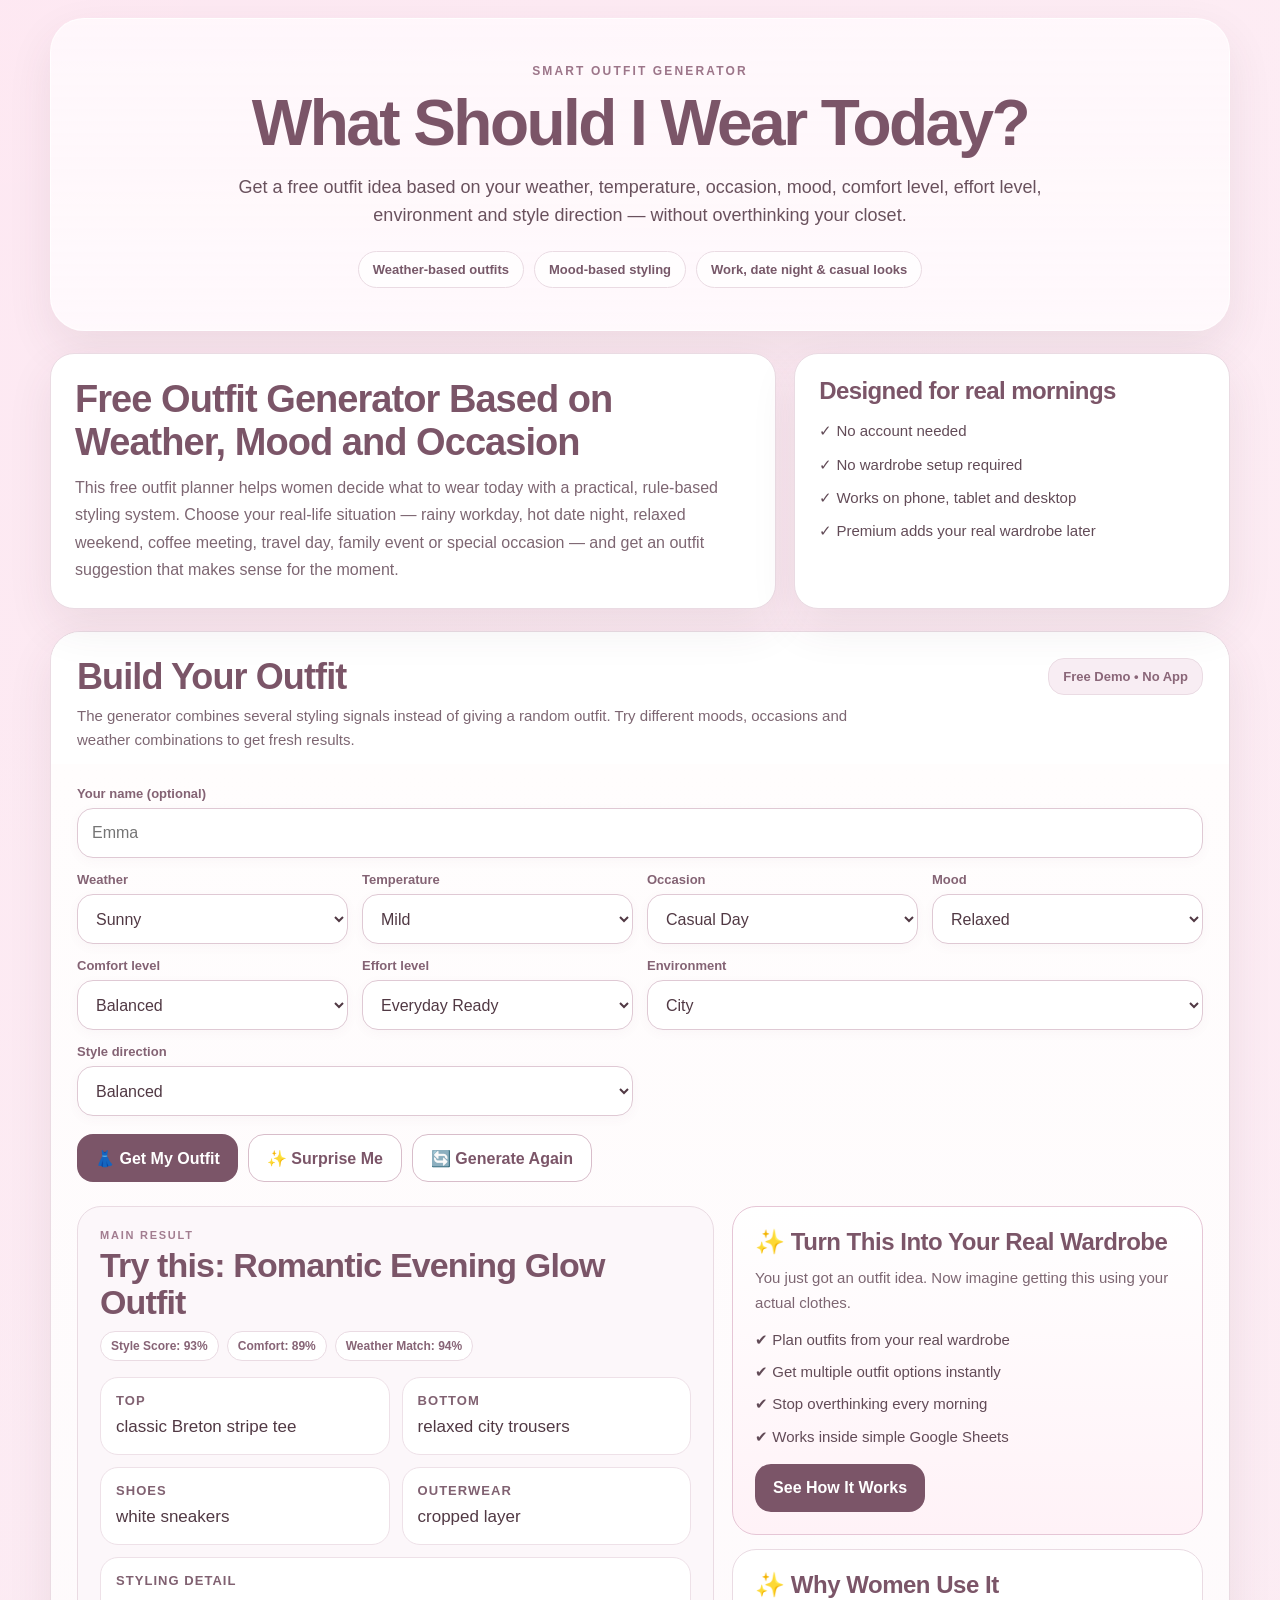
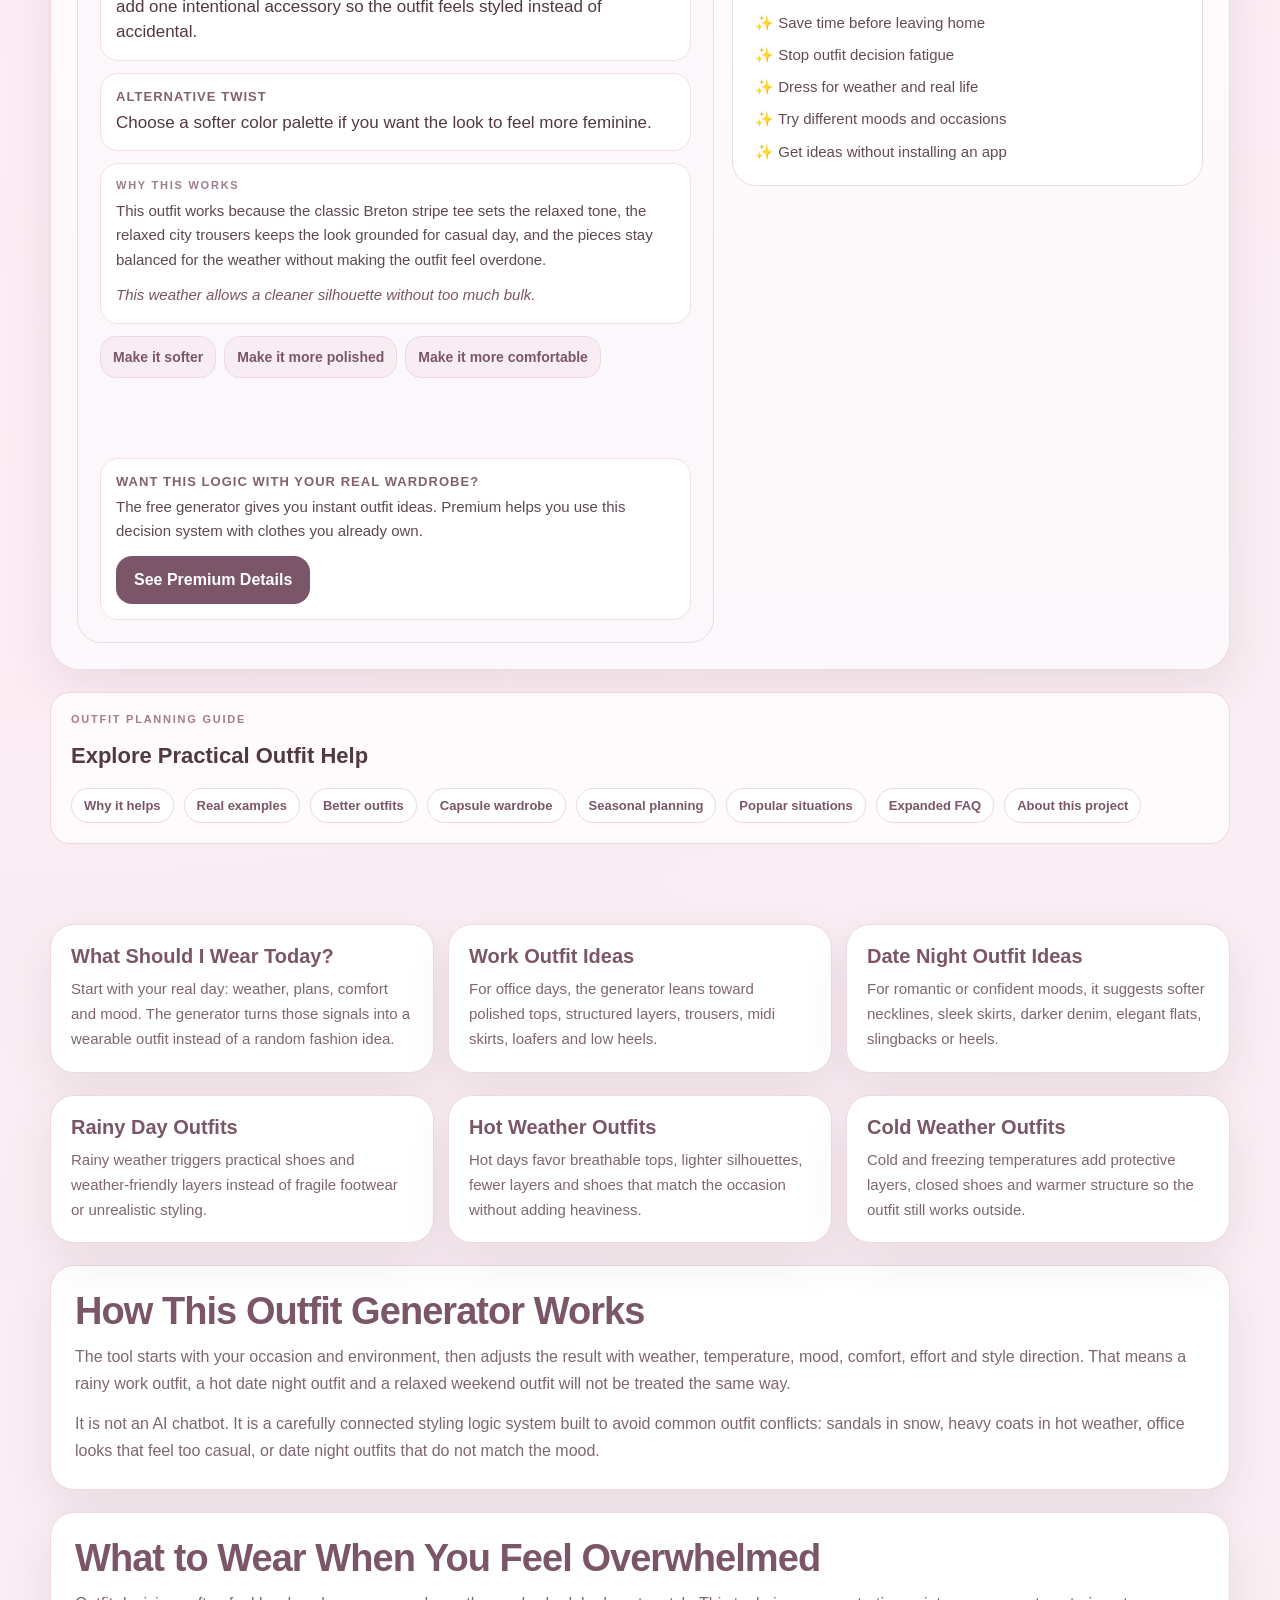
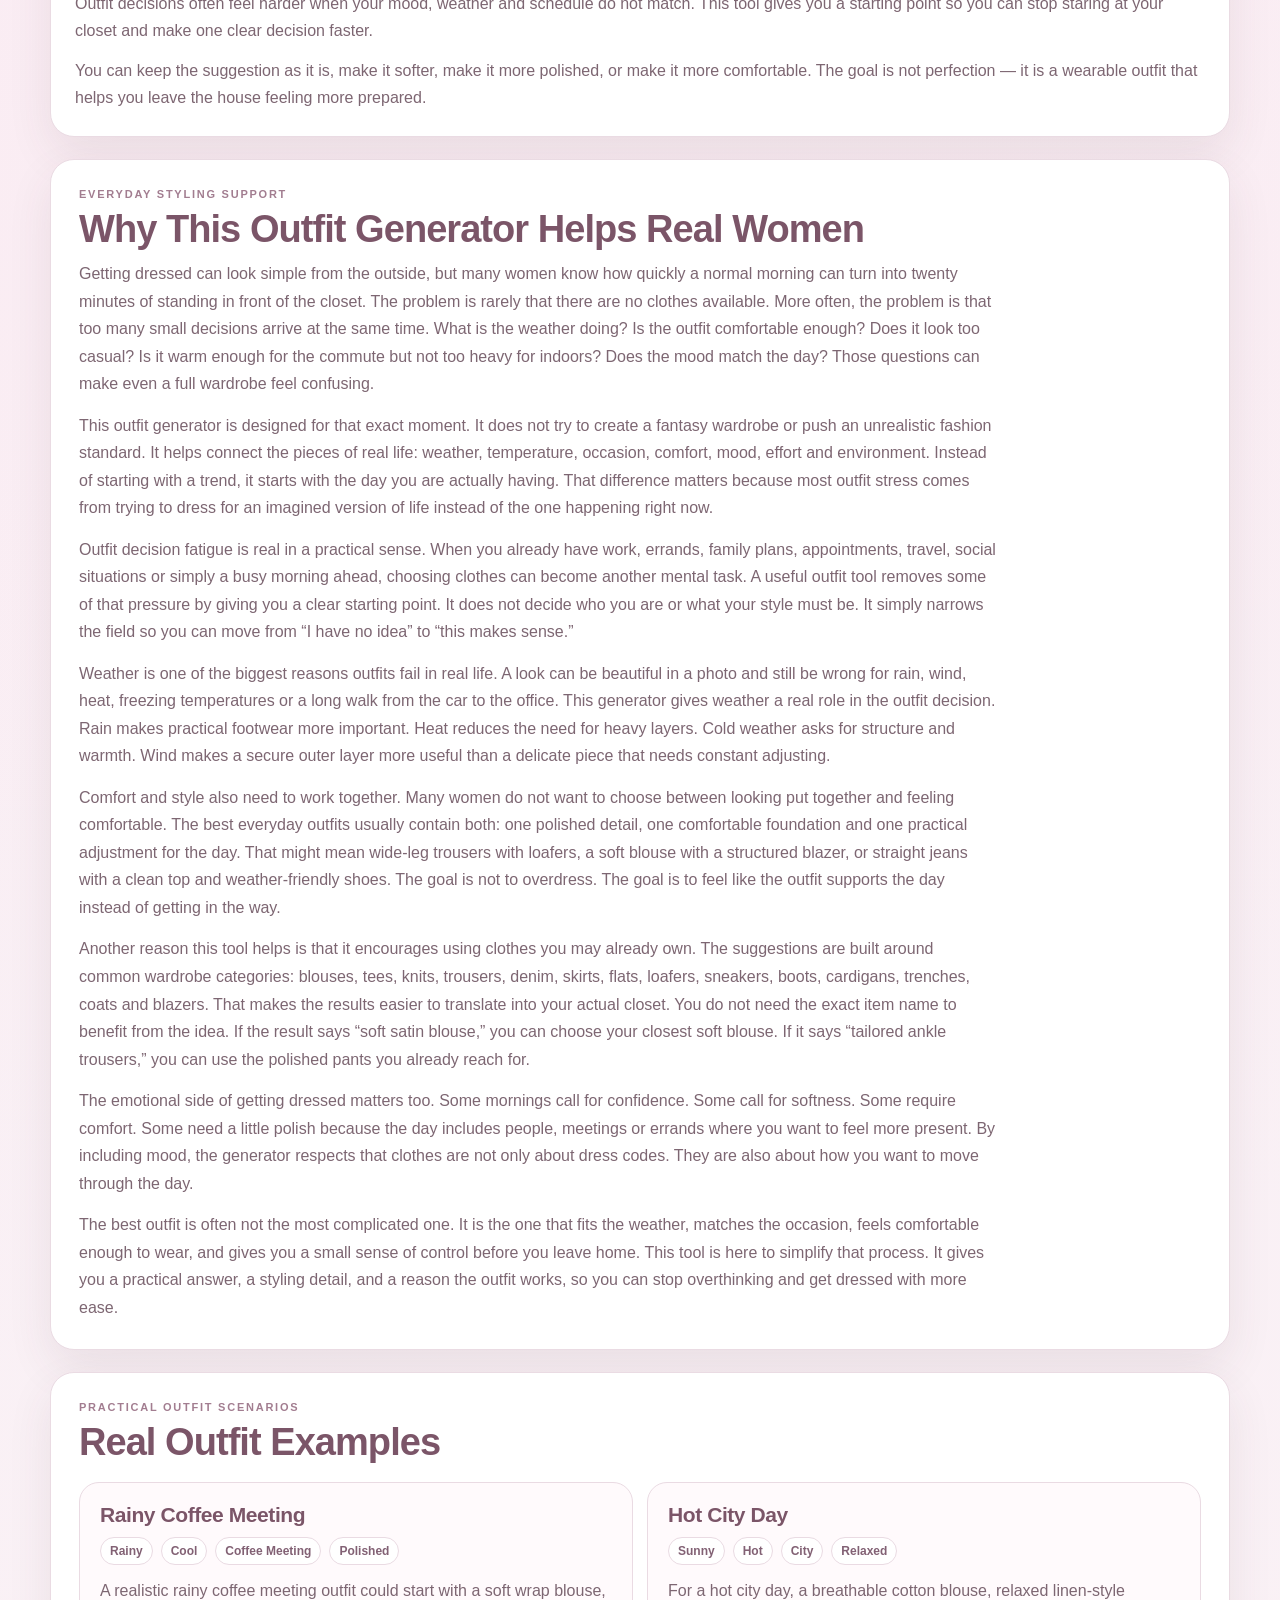
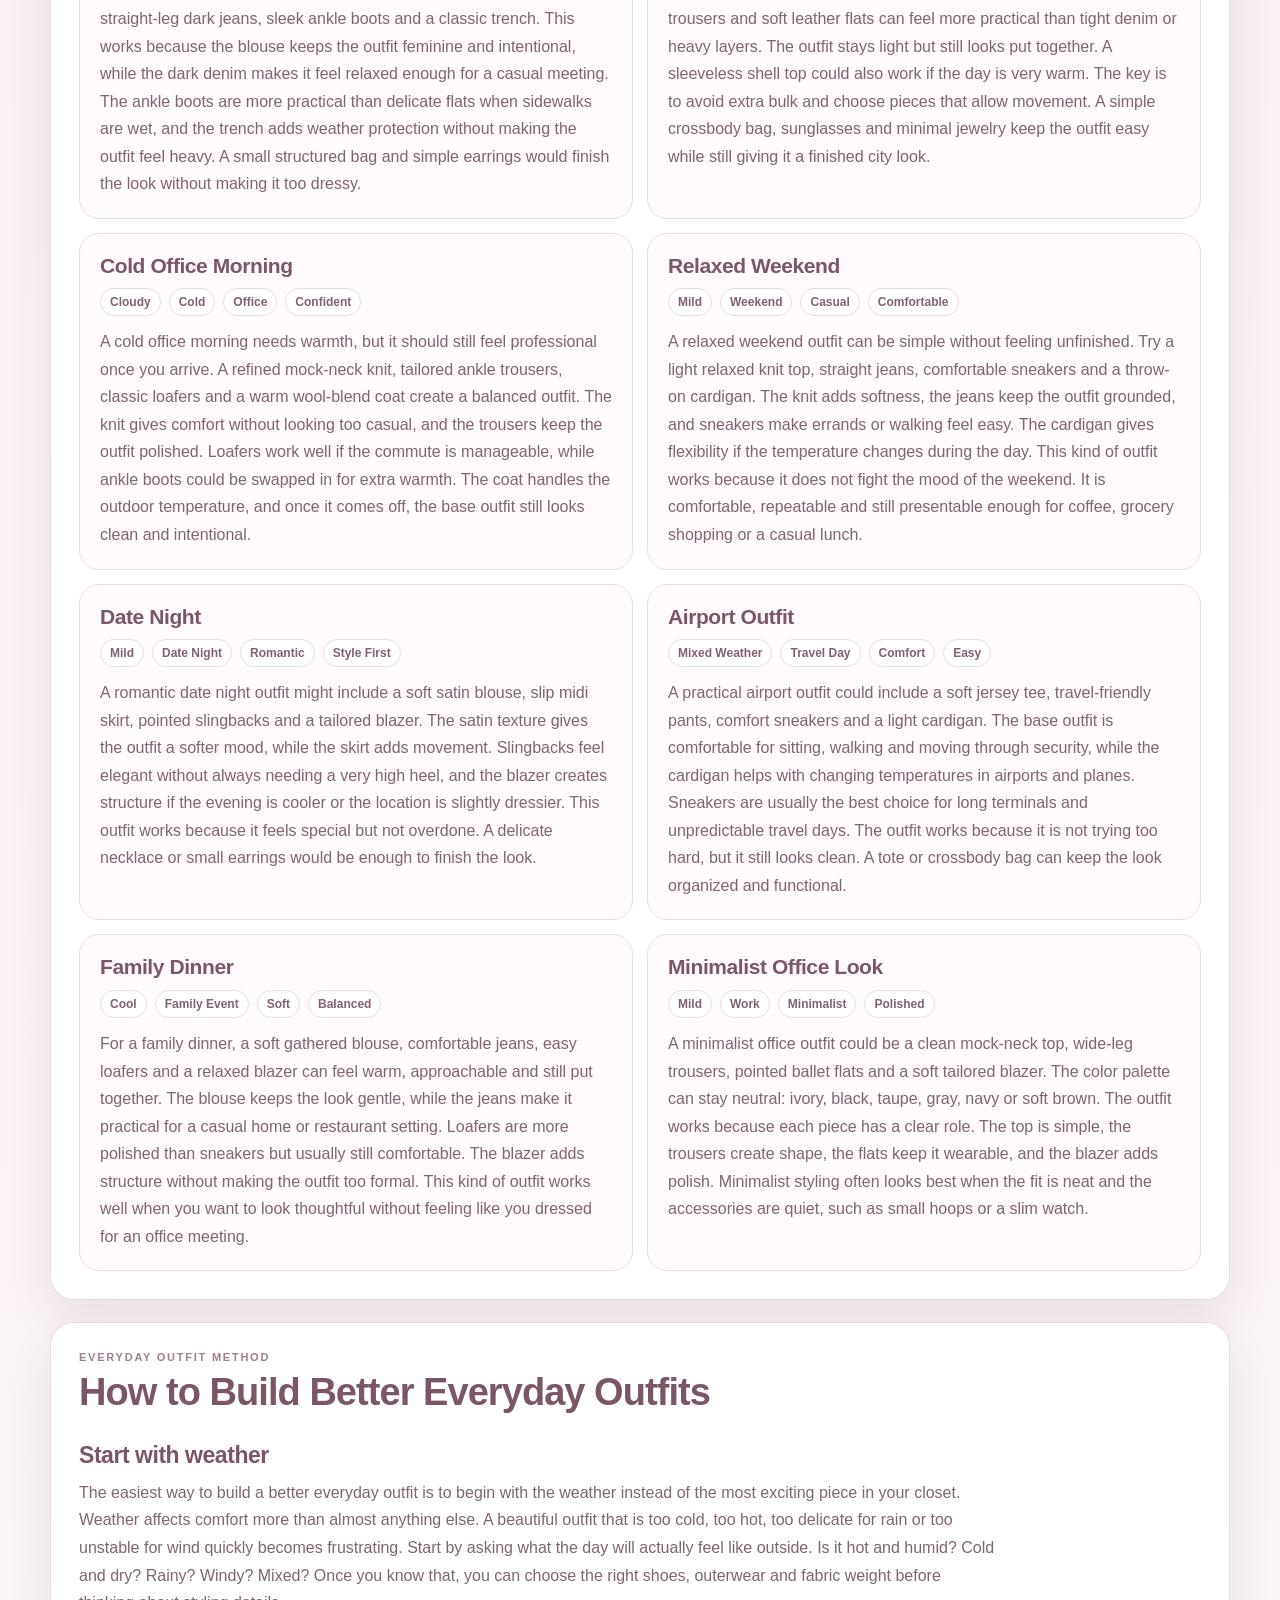
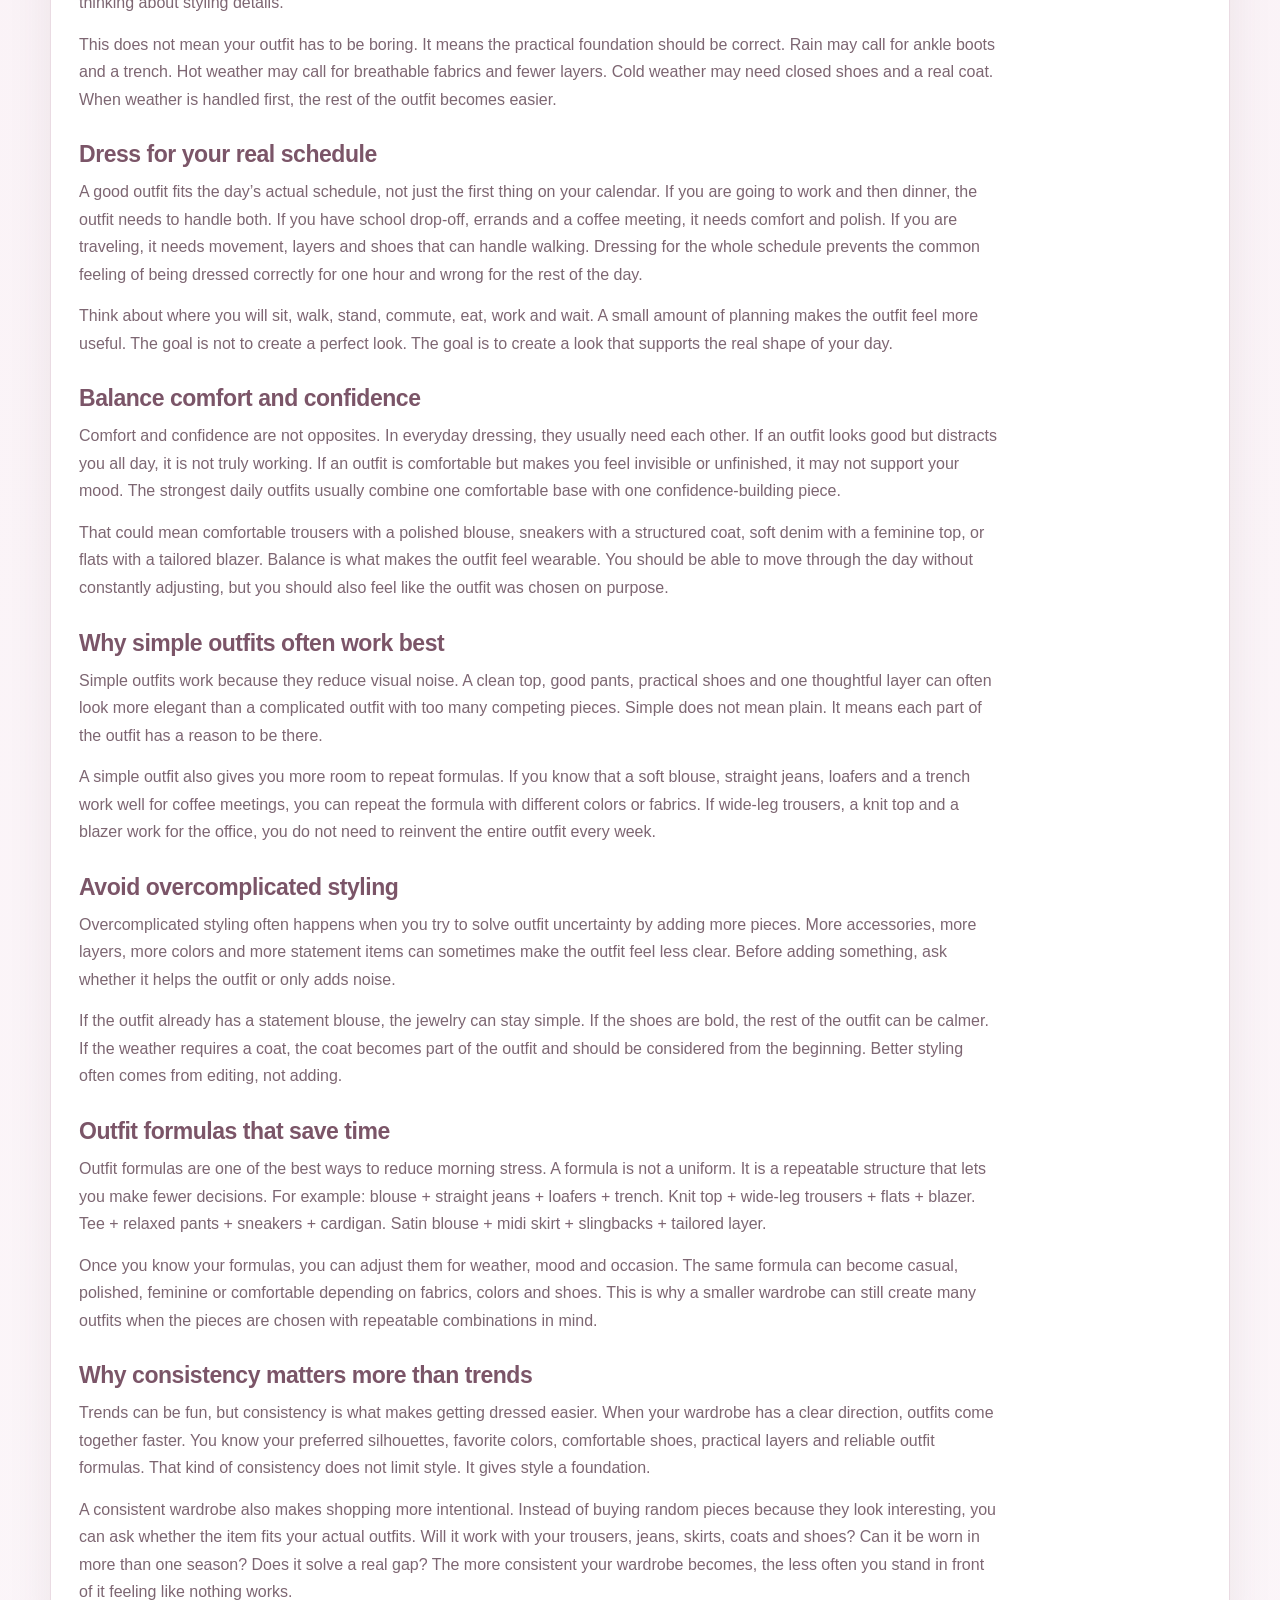
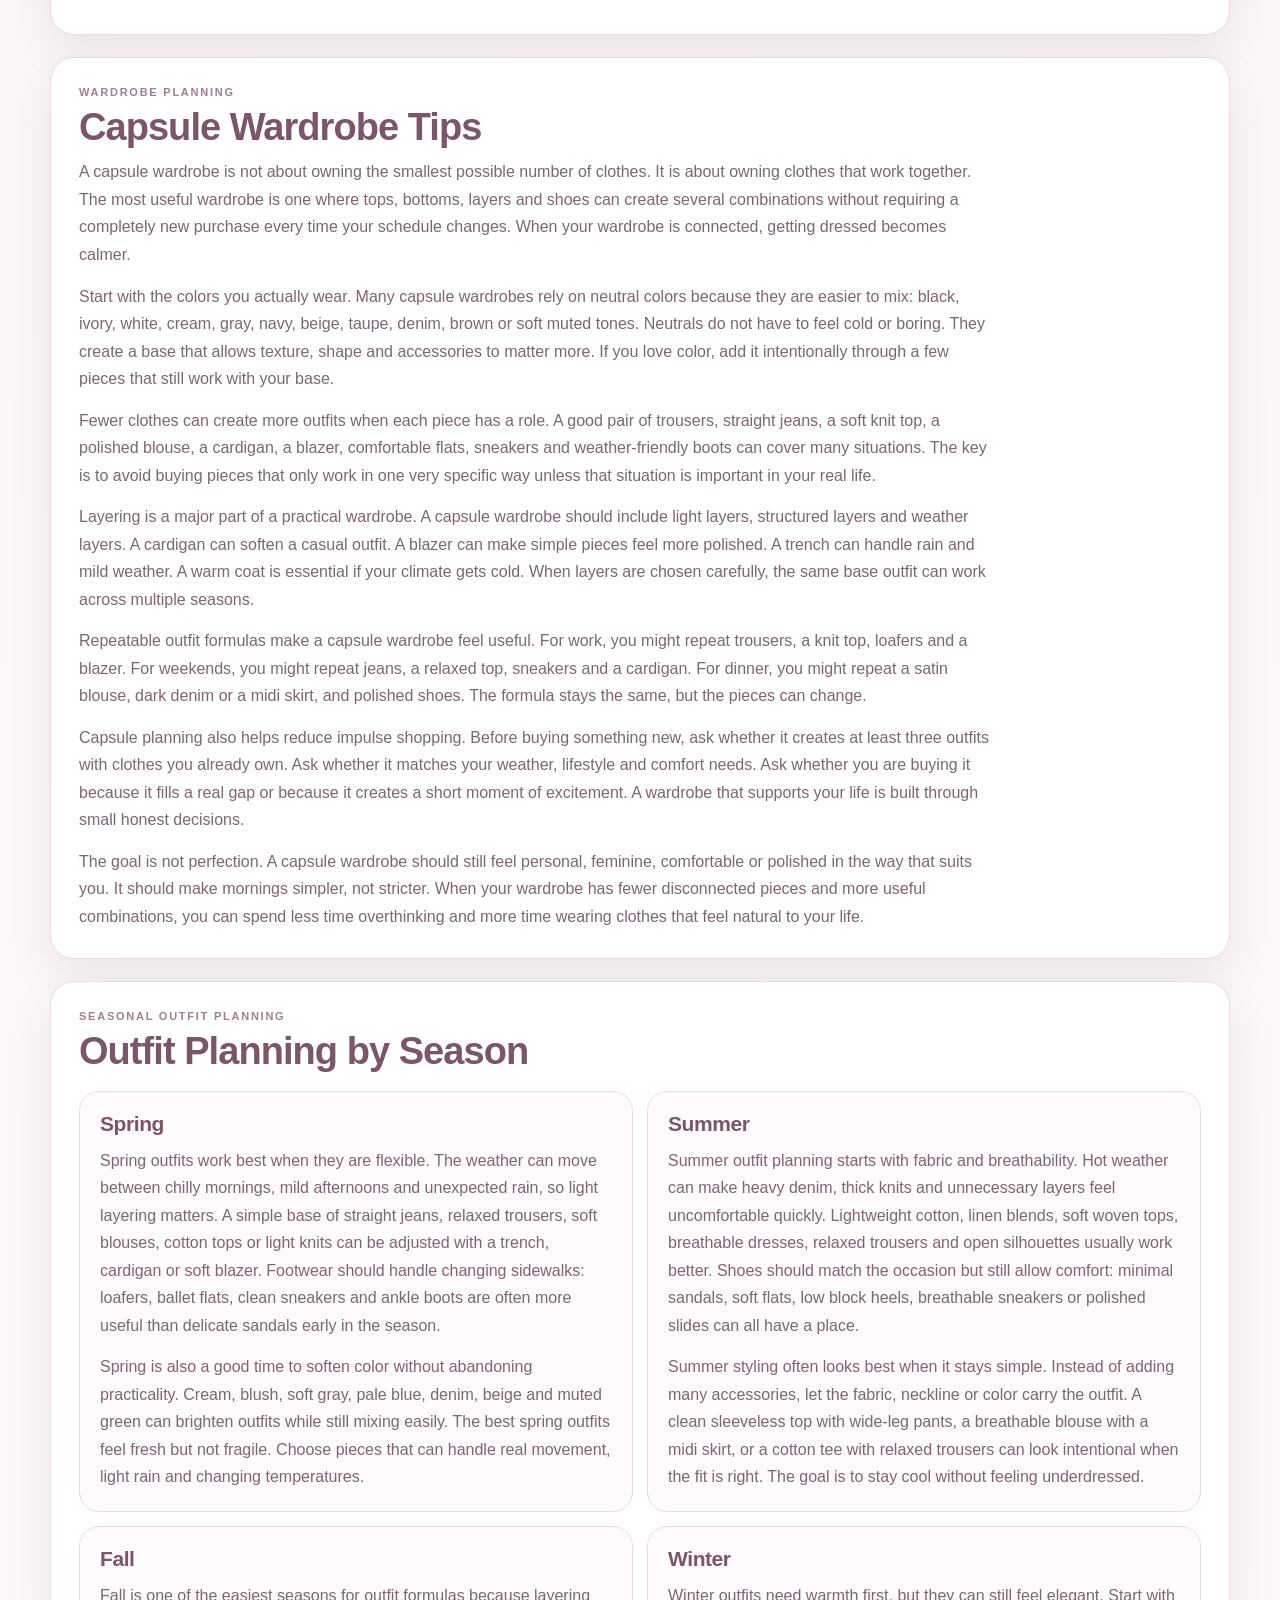
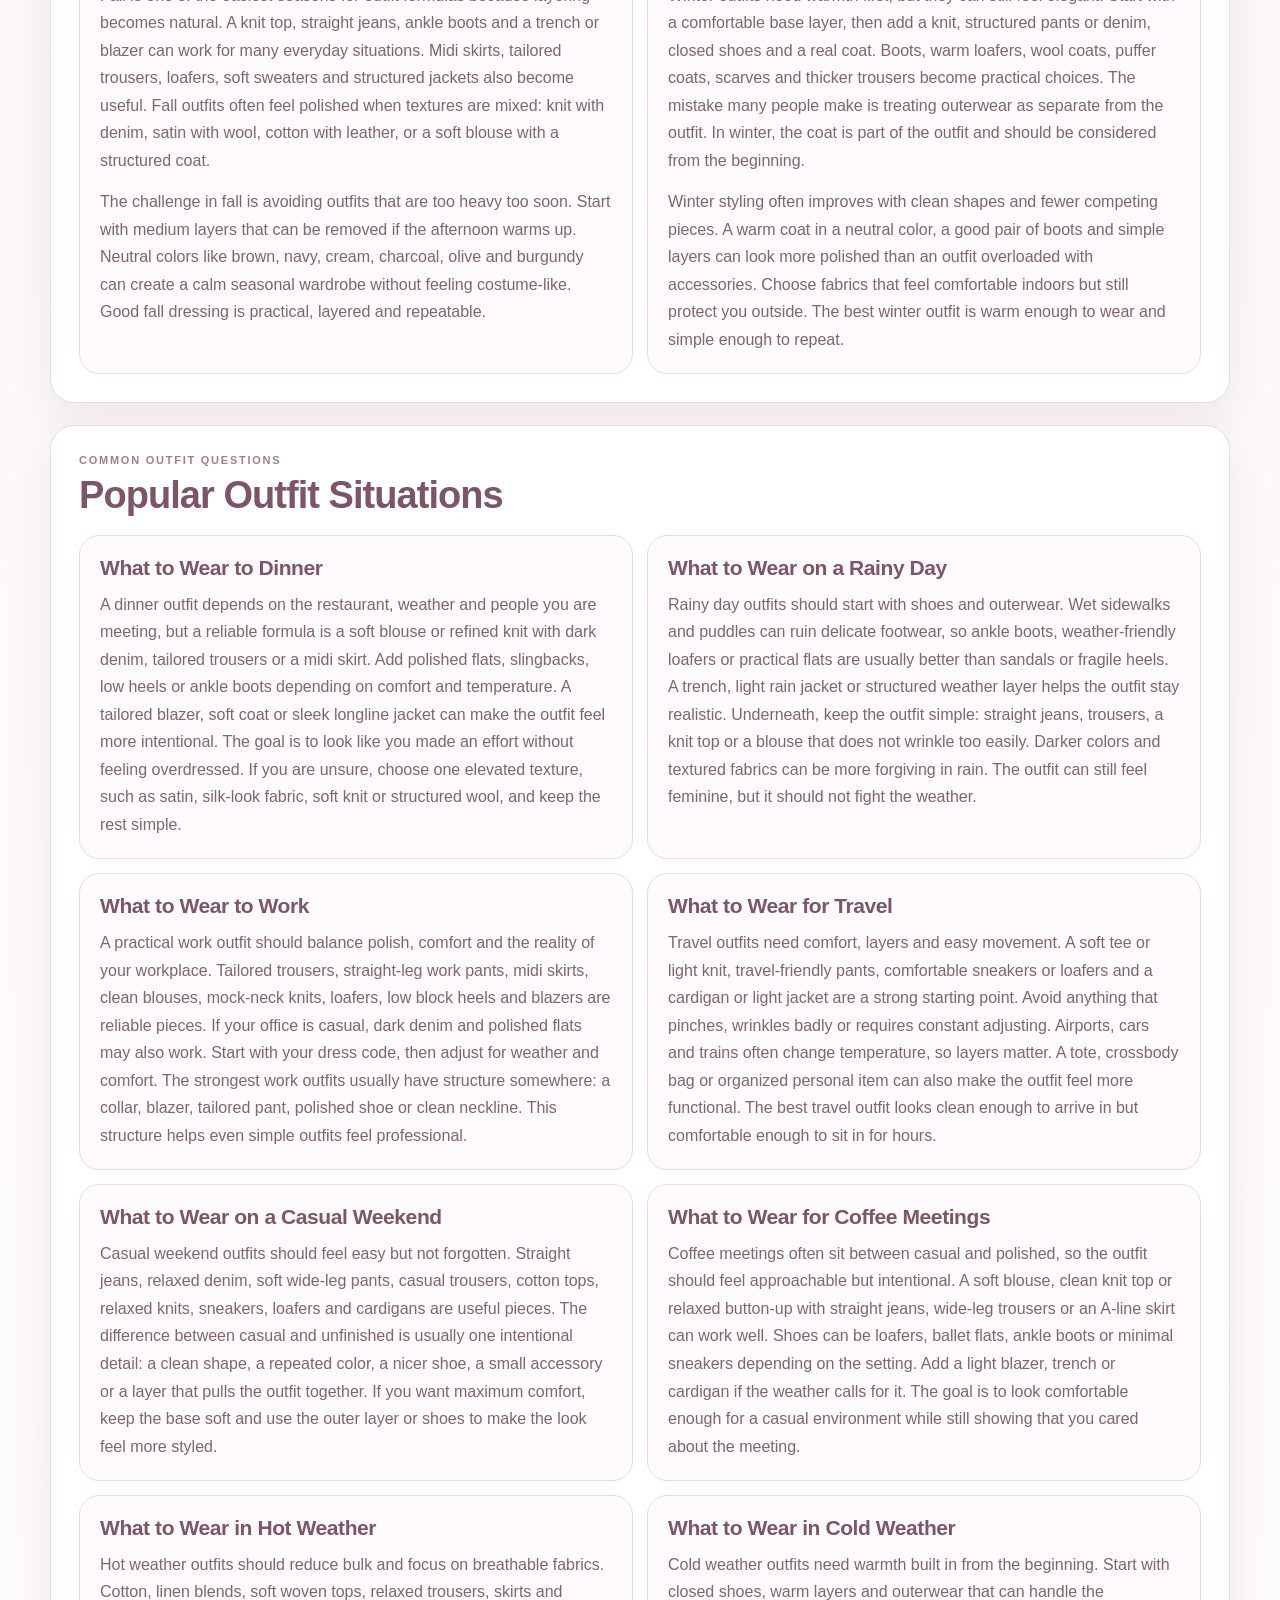
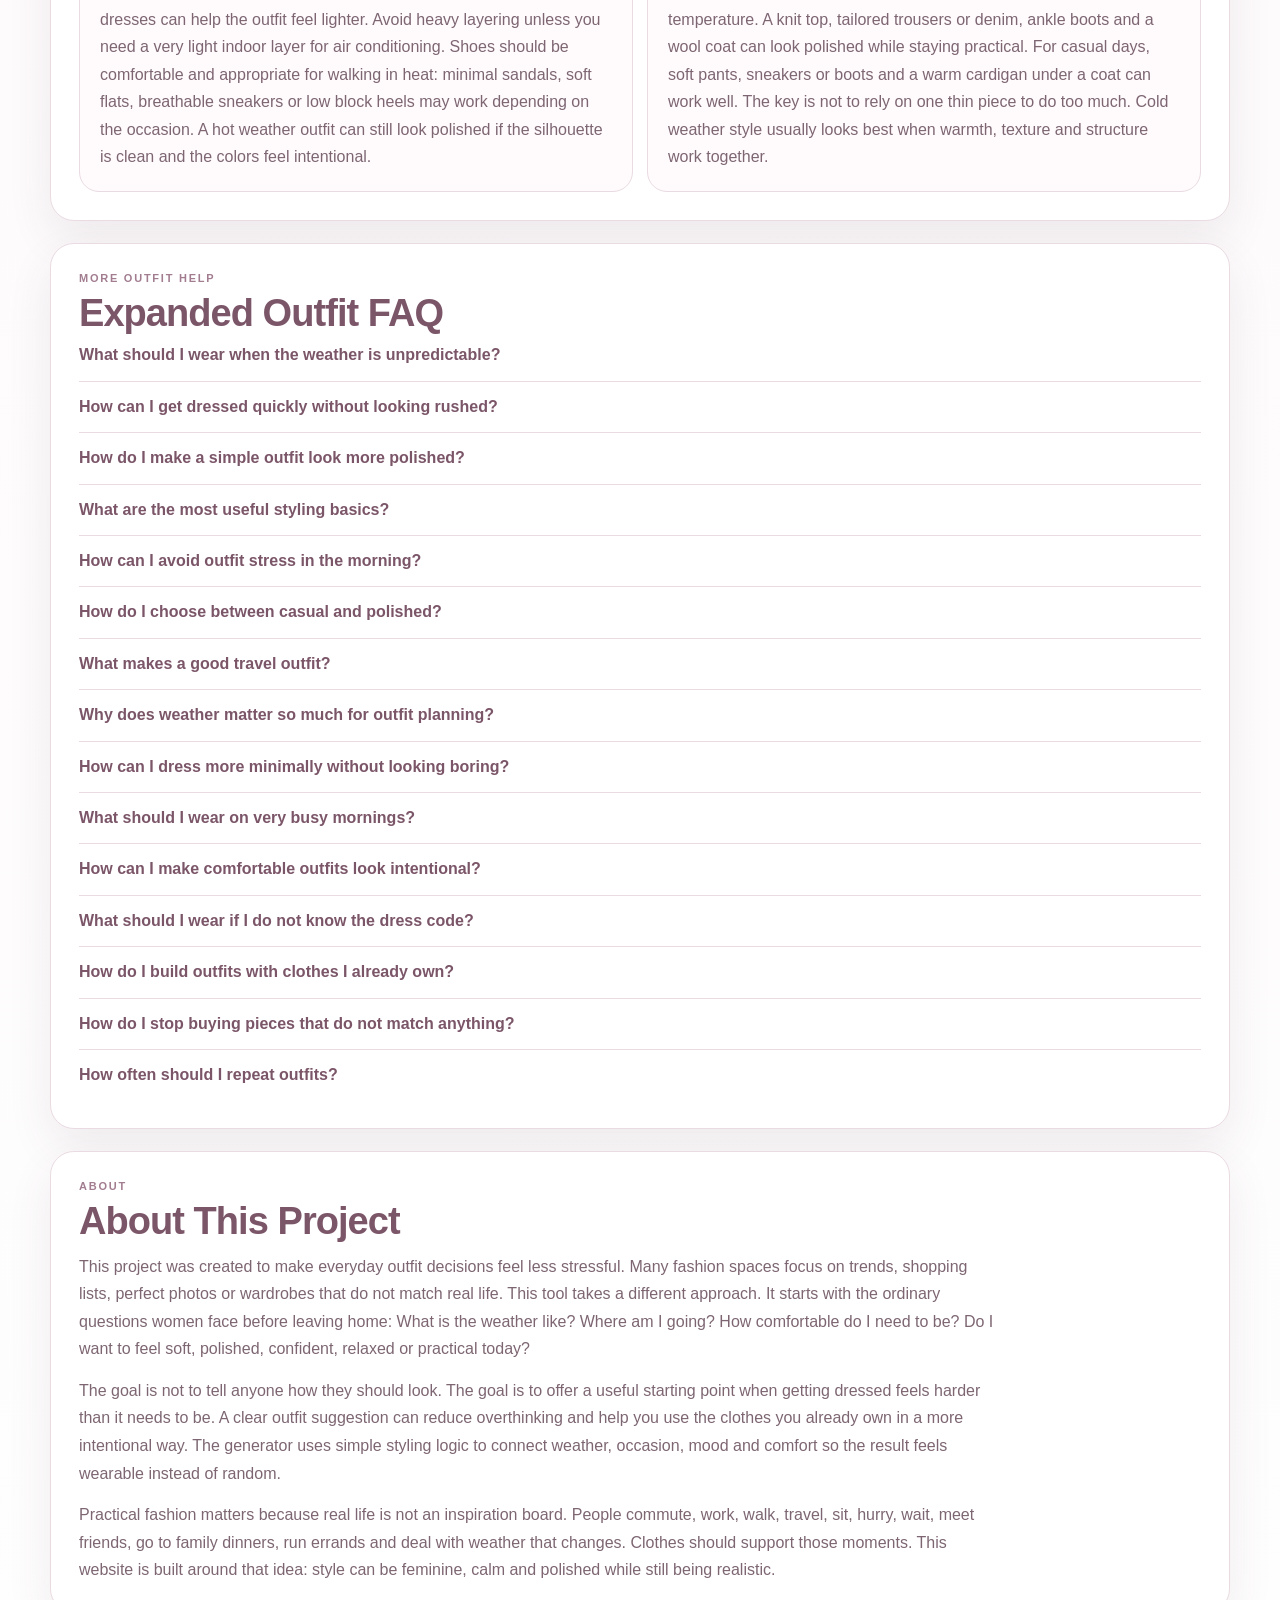
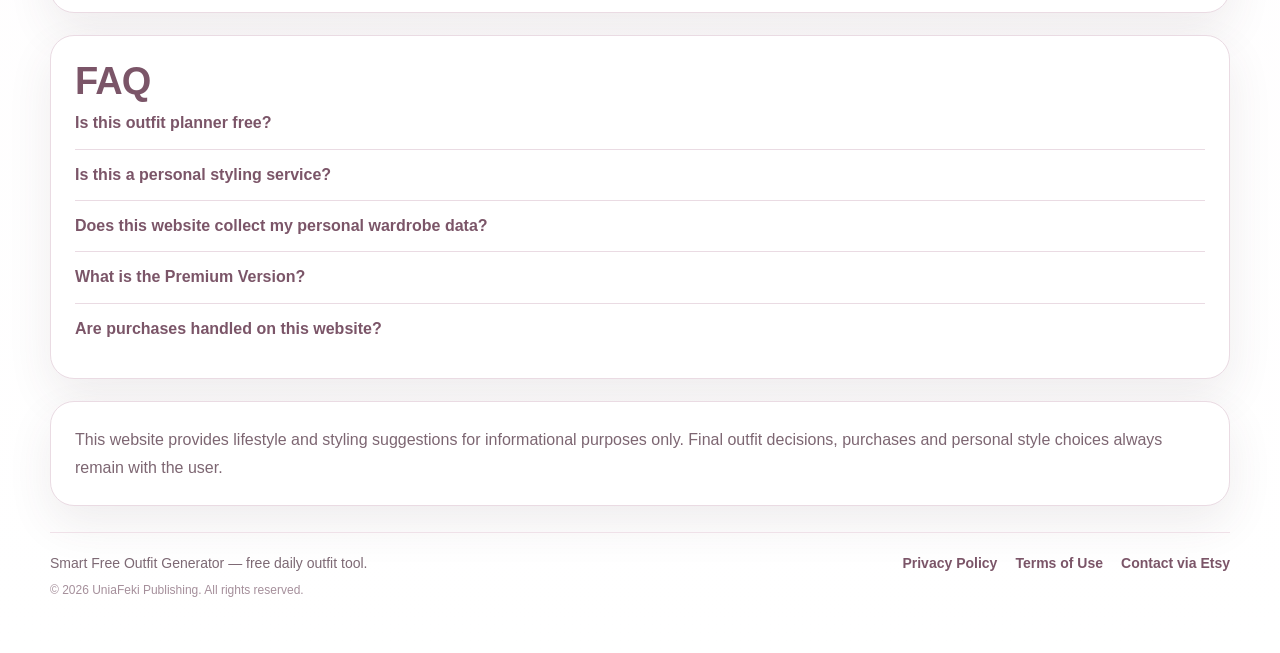
==== commit e77de0b5: "Update index.html" ====
--- a/index.html
+++ b/index.html
@@ -835,4 +835,4 @@
   <h4>10. Contact</h4>
   <p>For questions about digital products, purchases or support, contact UniaFeki Publishing through Etsy messages.</p>
 </div>
-</div> <script> const options = { weather: ["Sunny", "Cloudy", "Rainy", "Windy", "Snowy", "Stormy", "Mixed Weather"], temperature: ["Freezing", "Cold", "Cool", "Mild", "Warm", "Hot"], occasion: ["Work", "Casual Day", "Coffee Meeting", "Date Night", "Dinner", "Travel Day", "Family Event", "Special Occasion", "Weekend Outing"], mood: ["Cozy", "Confident", "Feminine", "Powerful", "Relaxed", "Elegant", "Romantic", "Minimalist", "Playful"], comfort: ["Maximum Comfort", "Comfortable but Stylish", "Balanced", "Style First", "Statement Look"], effort: ["Quick & Easy", "Everyday Ready", "Well Put Together", "Full Styled Look"], environment: ["Office", "City", "Outdoor", "Home", "Travel", "Social Event"], styleDirection: ["Balanced", "More Feminine", "More Minimal", "More Polished", "More Comfortable", "More Statement"] }; const families = { polishedWork: { tops: ["structured button-up blouse", "clean collared shirt", "refined mock-neck knit top", "tailored square-neck blouse", "silk-look blouse"], bottoms: ["tailored ankle trousers", "straight-leg work pants", "polished midi skirt", "wide-leg trousers"], shoes: ["classic loafers", "low block heels", "pointed ballet flats", "ankle boots"], outerwear: ["tailored blazer", "soft trench", "structured layer", "cropped structured jacket"] }, relaxedHome: { tops: ["soft cotton crewneck tee", "light relaxed knit top", "fine-rib cardigan top", "soft knit sweater"], bottoms: ["soft straight pants", "relaxed trousers", "straight jeans", "easy leggings"], shoes: ["soft flats", "easy slip-on flats", "comfort slides", "soft house slippers"], outerwear: ["no outerwear needed", "light cardigan", "soft knit layer"] }, everydayCity: { tops: ["clean crew-neck top", "soft draped blouse", "classic Breton stripe tee", "easy V-neck knit top", "sleek sleeveless top"], bottoms: ["straight jeans", "cropped casual pants", "soft midi skirt", "relaxed city trousers"], shoes: ["white sneakers", "soft leather loafers", "ballet flats", "sleek ankle boots"], outerwear: ["cropped layer", "soft trench", "relaxed blazer", "light cardigan", "no outerwear needed"] }, coffeePolished: { tops: ["soft wrap blouse with a gentle V-neck", "clean bateau-neck knit top", "soft satin blouse", "feminine square-neck top"], bottoms: ["wide-leg trousers", "easy A-line skirt", "ankle-length pants", "clean straight jeans"], shoes: ["loafers", "ballet flats", "ankle boots", "minimal sneakers"], outerwear: ["soft tailored blazer", "cropped layer", "trench coat", "light cardigan"] }, dateRomantic: { tops: ["soft wrap blouse with a gentle V-neck", "gentle sweetheart-neck blouse", "soft ruffle blouse", "soft satin blouse"], bottoms: ["slip midi skirt", "sleek midi skirt", "tailored trousers", "dark straight jeans"], shoes: ["elegant heels", "pointed slingbacks", "polished flats", "sleek ankle boots"], outerwear: ["tailored blazer", "tailored coat", "soft tailored blazer", "no outerwear needed"] }, dinnerElegant: { tops: ["silk-look blouse", "soft satin blouse", "refined mock-neck knit top", "soft draped blouse"], bottoms: ["satin midi skirt", "elegant trousers", "polished wide-leg pants", "dark denim"], shoes: ["elegant heels", "pointed slingbacks", "polished flats", "heeled ankle boots"], outerwear: ["tailored coat", "tailored blazer", "soft tailored blazer", "sleek longline jacket"] }, travelSmart: { tops: ["soft jersey tee", "light relaxed knit top", "clean crew-neck top", "fine-rib cardigan top"], bottoms: ["stretch trousers", "travel-friendly pants", "pull-on ankle pants", "relaxed jeans"], shoes: ["comfort sneakers", "comfortable loafers", "soft ballet flats", "slip-on flats"], outerwear: ["light cardigan", "cropped layer", "trench coat", "light zip jacket"] }, familySoft: { tops: ["soft wrap blouse with a gentle V-neck", "light puff-sleeve blouse", "fine-rib cardigan top", "soft gathered blouse"], bottoms: ["comfortable jeans", "simple midi skirt", "soft straight pants", "soft tailored trousers"], shoes: ["comfort flats", "soft ballet flats", "easy loafers", "clean everyday sneakers"], outerwear: ["light cardigan", "soft knit layer", "relaxed blazer", "cropped layer"] }, specialDressy: { tops: ["silk-look blouse", "soft satin blouse", "polished high-neck top", "tailored square-neck blouse"], bottoms: ["elegant midi skirt", "tailored wide-leg pants", "dressy trousers", "sleek column skirt"], shoes: ["statement heels", "elegant heeled sandals", "elegant flats", "dressy ankle boots"], outerwear: ["tailored coat", "tailored blazer", "soft tailored blazer", "refined longline jacket"] }, weekendRelaxed: { tops: ["light relaxed knit top", "color-pop knit top", "soft weekend knit sweater", "casual stripe tee"], bottoms: ["relaxed denim", "soft wide-leg pants", "easy pull-on trousers", "relaxed A-line skirt"], shoes: ["sneakers", "casual boots", "flat sandals", "easy slip-on flats"], outerwear: ["throw-on cardigan", "light casual layer", "cropped layer", "no outerwear needed"] }, outdoorEasy: { tops: ["soft cotton crewneck tee", "light relaxed knit top", "classic Breton stripe tee", "soft jersey tee"], bottoms: ["relaxed denim", "easy pull-on trousers", "cropped casual pants", "soft straight pants"], shoes: ["sneakers", "sleek ankle boots", "comfort flats", "comfortable loafers"], outerwear: ["light zip jacket", "structured layer", "light trench coat", "light cardigan"] } }; const outfitNames = [ "Soft City Confidence Look", "Rainy Day Elegant Minimal Look", "Cozy Power Office Outfit", "Effortless Feminine Street Look", "Clean Girl Everyday Outfit", "Romantic Evening Glow Outfit", "Polished Coffee Date Look", "Comfort First City Outfit", "Soft Luxury Weekend Look", "Fresh Morning Reset Outfit" ]; const stylingDetails = [ "keep the colors connected with one repeated shade in your shoes, bag or accessory.", "add one intentional accessory so the outfit feels styled instead of accidental.", "use a clean front tuck or defined waist to make the look feel more finished.", "mix one structured piece with one softer piece so the outfit feels balanced.", "choose simple jewelry and let the silhouette do most of the work." ]; const alternativeTwists = [ "Swap the shoes for a flatter option if you want the same vibe with more comfort.", "Add a belt or small bag if you want the outfit to feel more intentional.", "Choose a softer color palette if you want the look to feel more feminine.", "Use a darker base if you want the outfit to feel more polished.", "Remove one accessory if you prefer a cleaner, more minimal version." ]; const notes = { Freezing: "This temperature needs real warmth, not just a cute silhouette.", Cold: "The outfit keeps warmth built in while still looking intentional.", Cool: "A light layer helps the look feel complete without becoming heavy.", Mild: "This weather allows a cleaner silhouette without too much bulk.", Warm: "Breathable pieces keep the outfit comfortable and realistic.", Hot: "The result avoids heavy layering so the outfit stays wearable." }; let generation = 0; let currentOutfit = null; let currentForm = null; function el(id) { return document.getElementById(id); } function fillSelect(id, list, value) { el(id).innerHTML = list.map(item => `<option value="${item}">${item}</option>`).join(""); el(id).value = value; } function initForm() { fillSelect("weather", options.weather, "Sunny"); fillSelect("temperature", options.temperature, "Mild"); fillSelect("occasion", options.occasion, "Casual Day"); fillSelect("mood", options.mood, "Relaxed"); fillSelect("comfort", options.comfort, "Balanced"); fillSelect("effort", options.effort, "Everyday Ready"); fillSelect("environment", options.environment, "City"); fillSelect("styleDirection", options.styleDirection, "Balanced"); } function formData() { return { name: el("name").value.trim(), weather: el("weather").value, temperature: el("temperature").value, occasion: el("occasion").value, mood: el("mood").value, comfort: el("comfort").value, effort: el("effort").value, environment: el("environment").value, styleDirection: el("styleDirection").value }; } function pick(arr, offset = 0) { return arr[Math.abs(generation + offset) % arr.length]; } function familyKey(form) { if (form.occasion === "Work") return "polishedWork"; if (form.occasion === "Casual Day" && form.environment === "Home") return "relaxedHome"; if (form.occasion === "Casual Day" && form.environment === "Outdoor") return "outdoorEasy"; if (form.occasion === "Casual Day") return "everydayCity"; if (form.occasion === "Coffee Meeting") return "coffeePolished"; if (form.occasion === "Date Night") return ["Romantic", "Feminine", "Elegant"].includes(form.mood) ? "dateRomantic" : "dinnerElegant"; if (form.occasion === "Dinner") return "dinnerElegant"; if (form.occasion === "Travel Day") return "travelSmart"; if (form.occasion === "Family Event") return "familySoft"; if (form.occasion === "Special Occasion") return "specialDressy"; return "weekendRelaxed"; } function baseOutfit(form) { const fam = families[familyKey(form)]; return { top: pick(fam.tops, 1), bottom: pick(fam.bottoms, 2), shoes: pick(fam.shoes, 3), outerwear: pick(fam.outerwear, 4) }; } function applyWeatherRules(outfit, form) { if (form.weather === "Rainy" || form.weather === "Stormy") { outfit.shoes = pick(["ankle boots", "sleek ankle boots", "comfortable loafers", "weather-friendly flats"], 5); outfit.outerwear = pick(["classic trench", "light weatherproof jacket", "tailored rain jacket", "practical structured layer"], 6); } if (form.weather === "Snowy") { outfit.shoes = pick(["winter-ready boots", "warm lined ankle boots", "tall boots", "ankle boots"], 7); outfit.outerwear = pick(["warm wool-blend coat", "puffer coat", "warm winter coat", "warm tailored coat"], 8); } if (form.weather === "Windy") { outfit.outerwear = pick(["structured layer", "light tailored coat", "light trench coat", "light zip jacket"], 9); } return outfit; } function applyTemperatureRules(outfit, form) { if (form.temperature === "Hot") { outfit.top = pick(["light scoop-neck top", "soft draped blouse", "sleek sleeveless shell top", "breathable cotton blouse"], 10); if ( outfit.outerwear.includes("coat") || outfit.outerwear.includes("puffer") || outfit.outerwear.includes("winter") || outfit.outerwear.includes("wool") ) { outfit.outerwear = "no outerwear needed"; } if ( outfit.shoes.includes("boots") || outfit.shoes.includes("lined") ) { outfit.shoes = pick(["elegant flats", "soft leather loafers", "low block heels", "minimal sandals"], 11); } } if (["Freezing", "Cold"].includes(form.temperature)) { if (outfit.shoes.includes("sandals") || outfit.shoes.includes("slides")) { outfit.shoes = pick(["ankle boots", "warm lined ankle boots", "classic loafers"], 12); } if (form.temperature === "Freezing") { outfit.outerwear = pick(["warm wool-blend coat", "puffer coat", "warm winter coat"], 13); } } return outfit; } function applyComfortRules(outfit, form) { if (form.comfort === "Maximum Comfort" || form.styleDirection === "More Comfortable") { outfit.shoes = pick(["comfort sneakers", "comfortable loafers", "soft ballet flats", "easy slip-on flats"], 14); if (form.occasion === "Work") { outfit.bottom = pick(["tailored ankle trousers", "wide-leg trousers", "straight-leg work pants"], 15); } else { outfit.bottom = pick(["soft straight pants", "relaxed trousers", "straight jeans", "travel-friendly pants"], 16); } } if (form.comfort === "Style First" || form.comfort === "Statement Look") { outfit.shoes = pick(["pointed slingbacks", "elegant heels", "pointed ballet flats", "sleek ankle boots"], 17); } return outfit; } function applyMoodRules(outfit, form) { if (form.mood === "Romantic" || form.mood === "Feminine" || form.styleDirection === "More Feminine") { outfit.top = pick(["soft wrap blouse with a gentle V-neck", "gentle sweetheart-neck blouse", "soft satin blouse", "feminine square-neck top"], 18); } if (form.mood === "Powerful" || form.mood === "Confident" || form.styleDirection === "More Polished") { outfit.outerwear = pick(["tailored blazer", "structured layer", "sleek longline jacket", "soft tailored blazer"], 19); } if (form.mood === "Minimalist" || form.styleDirection === "More Minimal") { outfit.top = pick(["clean crew-neck top", "refined mock-neck knit top", "simple bateau-neck top"], 20); } if (form.styleDirection === "More Statement") { outfit.top = pick(["statement blouse with a clean neckline", "soft statement-sleeve blouse", "bold tailored top"], 21); } return outfit; } function applyEffortRules(outfit, form) { if (form.effort === "Quick & Easy") { if (!["Work", "Dinner", "Special Occasion", "Date Night"].includes(form.occasion)) { outfit.outerwear = pick(["easy cardigan", "light jacket", "no outerwear needed"], 22); } } if (form.effort === "Full Styled Look") { if (!outfit.outerwear.includes("tailored") && !outfit.outerwear.includes("structured") && outfit.outerwear !== "no outerwear needed") { outfit.outerwear = pick(["tailored blazer", "soft tailored blazer", "refined longline jacket"], 23); } } return outfit; } function conflictResolver(outfit, form) { const formalOccasion = ["Work", "Dinner", "Special Occasion", "Date Night"].includes(form.occasion); if (formalOccasion && (outfit.shoes.includes("house slippers") || outfit.shoes.includes("slides"))) { outfit.shoes = "polished flats"; } if (form.occasion === "Work" && (outfit.top.includes("tee") || outfit.bottom.includes("leggings"))) { outfit.top = "clean collared shirt"; outfit.bottom = "tailored ankle trousers"; } if ((form.weather === "Rainy" || form.weather === "Stormy") && outfit.shoes.includes("sandals")) { outfit.shoes = "sleek ankle boots"; } if (form.weather === "Snowy" && !outfit.shoes.includes("boots")) { outfit.shoes = "winter-ready boots"; } if ( form.temperature === "Hot" && ( outfit.outerwear.includes("winter") || outfit.outerwear.includes("puffer") || outfit.outerwear.includes("wool") || outfit.outerwear.includes("coat") ) ) { outfit.outerwear = "no outerwear needed"; } if (form.temperature === "Freezing" && outfit.outerwear === "no outerwear needed") { outfit.outerwear = "warm wool-blend coat"; } return outfit; } function applyAllRules(outfit, form) { outfit = applyWeatherRules(outfit, form); outfit = applyTemperatureRules(outfit, form); outfit = applyComfortRules(outfit, form); outfit = applyMoodRules(outfit, form); outfit = applyEffortRules(outfit, form); outfit = conflictResolver(outfit, form); return outfit; } function score(base, variation) { return Math.min(99, base + ((generation + variation) % 7)); } function titleFor(form) { const prefix = form.name ? `${form.name}, try this:` : "Try this:"; return `${prefix} ${pick(outfitNames, 24)}`; } function weatherSentence(outfit, form) { if (form.weather === "Rainy" || form.weather === "Stormy") { return `the ${outfit.shoes} and ${outfit.outerwear} keep it more realistic for wet weather.`; } if (form.weather === "Snowy") { return `the ${outfit.shoes} and ${outfit.outerwear} protect the look from feeling too light for snow.`; } if (form.temperature === "Hot") { return `the lighter top and reduced outerwear keep the outfit breathable.`; } if (form.temperature === "Freezing" || form.temperature === "Cold") { return `the ${outfit.outerwear} adds the warmth this temperature needs.`; } return `the pieces stay balanced for the weather without making the outfit feel overdone.`; } function whyText(outfit, form) { const start = form.name ? `${form.name}, this outfit works because` : "This outfit works because"; return `${start} the ${outfit.top} sets the ${form.mood.toLowerCase()} tone, the ${outfit.bottom} keeps the look grounded for ${form.occasion.toLowerCase()}, and ${weatherSentence(outfit, form)}`; } function render(outfit, form) { currentOutfit = { ...outfit }; currentForm = { ...form }; el("resultTitle").textContent = titleFor(form); el("styleScore").textContent = `Style Score: ${score(91, 1)}%`; el("comfortScore").textContent = `Comfort: ${score(form.comfort === "Maximum Comfort" ? 94 : 86, 2)}%`; el("weatherScore").textContent = `Weather Match: ${score(90, 3)}%`; el("topResult").textContent = outfit.top; el("bottomResult").textContent = outfit.bottom; el("shoesResult").textContent = outfit.shoes; el("outerwearResult").textContent = outfit.outerwear; el("stylingResult").textContent = form.name ? `${form.name}, ${pick(stylingDetails, 25)}` : pick(stylingDetails, 25); el("alternativeResult").textContent = pick(alternativeTwists, 26); el("whyResult").textContent = whyText(outfit, form); el("noteResult").textContent = notes[form.temperature] || "The outfit is balanced around your selected situation."; } function generate(scroll = true) { generation += 1; const form = formData(); const outfit = applyAllRules(baseOutfit(form), form); render(outfit, form); if (scroll) { document.querySelector(".result-card").scrollIntoView({ behavior: "smooth", block: "nearest" }); } } function surprise() { Object.keys(options).forEach(id => { const list = options[id]; el(id).value = list[Math.floor(Math.random() * list.length)]; }); generate(true); } function refine(type) { if (!currentOutfit || !currentForm) { generate(true); return; } const outfit = { ...currentOutfit }; const form = formData(); if (type === "softer") { outfit.top = pick([ "soft wrap blouse with a gentle V-neck", "soft satin blouse", "feminine square-neck top", "gentle sweetheart-neck blouse" ], 31); outfit.outerwear = outfit.outerwear.includes("structured") ? "soft tailored blazer" : outfit.outerwear; } if (type === "polished") { outfit.outerwear = pick([ "tailored blazer", "structured layer", "sleek longline jacket", "soft tailored blazer" ], 32); if (outfit.shoes.includes("sneakers") || outfit.shoes.includes("slides")) { outfit.shoes = "polished flats"; } } if (type === "comfortable") { outfit.shoes = pick([ "comfortable loafers", "soft ballet flats", "easy slip-on flats", "comfort sneakers" ], 33); if (form.occasion !== "Work" && form.occasion !== "Special Occasion") { outfit.bottom = pick([ "soft straight pants", "relaxed trousers", "straight jeans", "travel-friendly pants" ], 34); } } const resolved = conflictResolver(outfit, form); render(resolved, form); document.querySelector(".result-card").scrollIntoView({ behavior: "smooth", block: "nearest" }); } function openModal(id) { el(id).classList.add("show"); el(id).setAttribute("aria-hidden", "false"); } function closeModal(id) { el(id).classList.remove("show"); el(id).setAttribute("aria-hidden", "true"); } document.addEventListener("DOMContentLoaded", () => { initForm(); generate(false); el("generateBtn").addEventListener("click", () => generate(true)); el("againBtn").addEventListener("click", () => generate(true)); el("surpriseBtn").addEventListener("click", surprise); document.querySelectorAll("[data-refine]").forEach(button => { button.addEventListener("click", () => refine(button.dataset.refine)); }); el("premiumBtn").addEventListener("click", () => openModal("premiumModal")); el("premiumInlineBtn").addEventListener("click", () => openModal("premiumModal")); el("privacyBtn").addEventListener("click", event => { event.preventDefault(); openModal("privacyModal"); }); el("termsBtn").addEventListener("click", event => { event.preventDefault(); openModal("termsModal"); }); document.querySelectorAll("[data-close]").forEach(button => { button.addEventListener("click", () => closeModal(button.dataset.close)); }); document.querySelectorAll(".modal").forEach(modal => { modal.addEventListener("click", event => { if (event.target === modal) closeModal(modal.id); }); }); document.addEventListener("keydown", event => { if (event.key === "Escape") { document.querySelectorAll(".modal.show").forEach(modal => closeModal(modal.id)); } }); }); </script> </body> </html> ::contentReference[oaicite:0]{index=0}
+</div> <script> const options = { weather: ["Sunny", "Cloudy", "Rainy", "Windy", "Snowy", "Stormy", "Mixed Weather"], temperature: ["Freezing", "Cold", "Cool", "Mild", "Warm", "Hot"], occasion: ["Work", "Casual Day", "Coffee Meeting", "Date Night", "Dinner", "Travel Day", "Family Event", "Special Occasion", "Weekend Outing"], mood: ["Cozy", "Confident", "Feminine", "Powerful", "Relaxed", "Elegant", "Romantic", "Minimalist", "Playful"], comfort: ["Maximum Comfort", "Comfortable but Stylish", "Balanced", "Style First", "Statement Look"], effort: ["Quick & Easy", "Everyday Ready", "Well Put Together", "Full Styled Look"], environment: ["Office", "City", "Outdoor", "Home", "Travel", "Social Event"], styleDirection: ["Balanced", "More Feminine", "More Minimal", "More Polished", "More Comfortable", "More Statement"] }; const families = { polishedWork: { tops: ["structured button-up blouse", "clean collared shirt", "refined mock-neck knit top", "tailored square-neck blouse", "silk-look blouse"], bottoms: ["tailored ankle trousers", "straight-leg work pants", "polished midi skirt", "wide-leg trousers"], shoes: ["classic loafers", "low block heels", "pointed ballet flats", "ankle boots"], outerwear: ["tailored blazer", "soft trench", "structured layer", "cropped structured jacket"] }, relaxedHome: { tops: ["soft cotton crewneck tee", "light relaxed knit top", "fine-rib cardigan top", "soft knit sweater"], bottoms: ["soft straight pants", "relaxed trousers", "straight jeans", "easy leggings"], shoes: ["soft flats", "easy slip-on flats", "comfort slides", "soft house slippers"], outerwear: ["no outerwear needed", "light cardigan", "soft knit layer"] }, everydayCity: { tops: ["clean crew-neck top", "soft draped blouse", "classic Breton stripe tee", "easy V-neck knit top", "sleek sleeveless top"], bottoms: ["straight jeans", "cropped casual pants", "soft midi skirt", "relaxed city trousers"], shoes: ["white sneakers", "soft leather loafers", "ballet flats", "sleek ankle boots"], outerwear: ["cropped layer", "soft trench", "relaxed blazer", "light cardigan", "no outerwear needed"] }, coffeePolished: { tops: ["soft wrap blouse with a gentle V-neck", "clean bateau-neck knit top", "soft satin blouse", "feminine square-neck top"], bottoms: ["wide-leg trousers", "easy A-line skirt", "ankle-length pants", "clean straight jeans"], shoes: ["loafers", "ballet flats", "ankle boots", "minimal sneakers"], outerwear: ["soft tailored blazer", "cropped layer", "trench coat", "light cardigan"] }, dateRomantic: { tops: ["soft wrap blouse with a gentle V-neck", "gentle sweetheart-neck blouse", "soft ruffle blouse", "soft satin blouse"], bottoms: ["slip midi skirt", "sleek midi skirt", "tailored trousers", "dark straight jeans"], shoes: ["elegant heels", "pointed slingbacks", "polished flats", "sleek ankle boots"], outerwear: ["tailored blazer", "tailored coat", "soft tailored blazer", "no outerwear needed"] }, dinnerElegant: { tops: ["silk-look blouse", "soft satin blouse", "refined mock-neck knit top", "soft draped blouse"], bottoms: ["satin midi skirt", "elegant trousers", "polished wide-leg pants", "dark denim"], shoes: ["elegant heels", "pointed slingbacks", "polished flats", "heeled ankle boots"], outerwear: ["tailored coat", "tailored blazer", "soft tailored blazer", "sleek longline jacket"] }, travelSmart: { tops: ["soft jersey tee", "light relaxed knit top", "clean crew-neck top", "fine-rib cardigan top"], bottoms: ["stretch trousers", "travel-friendly pants", "pull-on ankle pants", "relaxed jeans"], shoes: ["comfort sneakers", "comfortable loafers", "soft ballet flats", "slip-on flats"], outerwear: ["light cardigan", "cropped layer", "trench coat", "light zip jacket"] }, familySoft: { tops: ["soft wrap blouse with a gentle V-neck", "light puff-sleeve blouse", "fine-rib cardigan top", "soft gathered blouse"], bottoms: ["comfortable jeans", "simple midi skirt", "soft straight pants", "soft tailored trousers"], shoes: ["comfort flats", "soft ballet flats", "easy loafers", "clean everyday sneakers"], outerwear: ["light cardigan", "soft knit layer", "relaxed blazer", "cropped layer"] }, specialDressy: { tops: ["silk-look blouse", "soft satin blouse", "polished high-neck top", "tailored square-neck blouse"], bottoms: ["elegant midi skirt", "tailored wide-leg pants", "dressy trousers", "sleek column skirt"], shoes: ["statement heels", "elegant heeled sandals", "elegant flats", "dressy ankle boots"], outerwear: ["tailored coat", "tailored blazer", "soft tailored blazer", "refined longline jacket"] }, weekendRelaxed: { tops: ["light relaxed knit top", "color-pop knit top", "soft weekend knit sweater", "casual stripe tee"], bottoms: ["relaxed denim", "soft wide-leg pants", "easy pull-on trousers", "relaxed A-line skirt"], shoes: ["sneakers", "casual boots", "flat sandals", "easy slip-on flats"], outerwear: ["throw-on cardigan", "light casual layer", "cropped layer", "no outerwear needed"] }, outdoorEasy: { tops: ["soft cotton crewneck tee", "light relaxed knit top", "classic Breton stripe tee", "soft jersey tee"], bottoms: ["relaxed denim", "easy pull-on trousers", "cropped casual pants", "soft straight pants"], shoes: ["sneakers", "sleek ankle boots", "comfort flats", "comfortable loafers"], outerwear: ["light zip jacket", "structured layer", "light trench coat", "light cardigan"] } }; const outfitNames = [ "Soft City Confidence Look", "Rainy Day Elegant Minimal Look", "Cozy Power Office Outfit", "Effortless Feminine Street Look", "Clean Girl Everyday Outfit", "Romantic Evening Glow Outfit", "Polished Coffee Date Look", "Comfort First City Outfit", "Soft Luxury Weekend Look", "Fresh Morning Reset Outfit" ]; const stylingDetails = [ "keep the colors connected with one repeated shade in your shoes, bag or accessory.", "add one intentional accessory so the outfit feels styled instead of accidental.", "use a clean front tuck or defined waist to make the look feel more finished.", "mix one structured piece with one softer piece so the outfit feels balanced.", "choose simple jewelry and let the silhouette do most of the work." ]; const alternativeTwists = [ "Swap the shoes for a flatter option if you want the same vibe with more comfort.", "Add a belt or small bag if you want the outfit to feel more intentional.", "Choose a softer color palette if you want the look to feel more feminine.", "Use a darker base if you want the outfit to feel more polished.", "Remove one accessory if you prefer a cleaner, more minimal version." ]; const notes = { Freezing: "This temperature needs real warmth, not just a cute silhouette.", Cold: "The outfit keeps warmth built in while still looking intentional.", Cool: "A light layer helps the look feel complete without becoming heavy.", Mild: "This weather allows a cleaner silhouette without too much bulk.", Warm: "Breathable pieces keep the outfit comfortable and realistic.", Hot: "The result avoids heavy layering so the outfit stays wearable." }; let generation = 0; let currentOutfit = null; let currentForm = null; function el(id) { return document.getElementById(id); } function fillSelect(id, list, value) { el(id).innerHTML = list.map(item => `<option value="${item}">${item}</option>`).join(""); el(id).value = value; } function initForm() { fillSelect("weather", options.weather, "Sunny"); fillSelect("temperature", options.temperature, "Mild"); fillSelect("occasion", options.occasion, "Casual Day"); fillSelect("mood", options.mood, "Relaxed"); fillSelect("comfort", options.comfort, "Balanced"); fillSelect("effort", options.effort, "Everyday Ready"); fillSelect("environment", options.environment, "City"); fillSelect("styleDirection", options.styleDirection, "Balanced"); } function formData() { return { name: el("name").value.trim(), weather: el("weather").value, temperature: el("temperature").value, occasion: el("occasion").value, mood: el("mood").value, comfort: el("comfort").value, effort: el("effort").value, environment: el("environment").value, styleDirection: el("styleDirection").value }; } function pick(arr, offset = 0) { return arr[Math.abs(generation + offset) % arr.length]; } function familyKey(form) { if (form.occasion === "Work") return "polishedWork"; if (form.occasion === "Casual Day" && form.environment === "Home") return "relaxedHome"; if (form.occasion === "Casual Day" && form.environment === "Outdoor") return "outdoorEasy"; if (form.occasion === "Casual Day") return "everydayCity"; if (form.occasion === "Coffee Meeting") return "coffeePolished"; if (form.occasion === "Date Night") return ["Romantic", "Feminine", "Elegant"].includes(form.mood) ? "dateRomantic" : "dinnerElegant"; if (form.occasion === "Dinner") return "dinnerElegant"; if (form.occasion === "Travel Day") return "travelSmart"; if (form.occasion === "Family Event") return "familySoft"; if (form.occasion === "Special Occasion") return "specialDressy"; return "weekendRelaxed"; } function baseOutfit(form) { const fam = families[familyKey(form)]; return { top: pick(fam.tops, 1), bottom: pick(fam.bottoms, 2), shoes: pick(fam.shoes, 3), outerwear: pick(fam.outerwear, 4) }; } function applyWeatherRules(outfit, form) { if (form.weather === "Rainy" || form.weather === "Stormy") { outfit.shoes = pick(["ankle boots", "sleek ankle boots", "comfortable loafers", "weather-friendly flats"], 5); outfit.outerwear = pick(["classic trench", "light weatherproof jacket", "tailored rain jacket", "practical structured layer"], 6); } if (form.weather === "Snowy") { outfit.shoes = pick(["winter-ready boots", "warm lined ankle boots", "tall boots", "ankle boots"], 7); outfit.outerwear = pick(["warm wool-blend coat", "puffer coat", "warm winter coat", "warm tailored coat"], 8); } if (form.weather === "Windy") { outfit.outerwear = pick(["structured layer", "light tailored coat", "light trench coat", "light zip jacket"], 9); } return outfit; } function applyTemperatureRules(outfit, form) { if (form.temperature === "Hot") { outfit.top = pick(["light scoop-neck top", "soft draped blouse", "sleek sleeveless shell top", "breathable cotton blouse"], 10); if ( outfit.outerwear.includes("coat") || outfit.outerwear.includes("puffer") || outfit.outerwear.includes("winter") || outfit.outerwear.includes("wool") ) { outfit.outerwear = "no outerwear needed"; } if ( outfit.shoes.includes("boots") || outfit.shoes.includes("lined") ) { outfit.shoes = pick(["elegant flats", "soft leather loafers", "low block heels", "minimal sandals"], 11); } } if (["Freezing", "Cold"].includes(form.temperature)) { if (outfit.shoes.includes("sandals") || outfit.shoes.includes("slides")) { outfit.shoes = pick(["ankle boots", "warm lined ankle boots", "classic loafers"], 12); } if (form.temperature === "Freezing") { outfit.outerwear = pick(["warm wool-blend coat", "puffer coat", "warm winter coat"], 13); } } return outfit; } function applyComfortRules(outfit, form) { if (form.comfort === "Maximum Comfort" || form.styleDirection === "More Comfortable") { outfit.shoes = pick(["comfort sneakers", "comfortable loafers", "soft ballet flats", "easy slip-on flats"], 14); if (form.occasion === "Work") { outfit.bottom = pick(["tailored ankle trousers", "wide-leg trousers", "straight-leg work pants"], 15); } else { outfit.bottom = pick(["soft straight pants", "relaxed trousers", "straight jeans", "travel-friendly pants"], 16); } } if (form.comfort === "Style First" || form.comfort === "Statement Look") { outfit.shoes = pick(["pointed slingbacks", "elegant heels", "pointed ballet flats", "sleek ankle boots"], 17); } return outfit; } function applyMoodRules(outfit, form) { if (form.mood === "Romantic" || form.mood === "Feminine" || form.styleDirection === "More Feminine") { outfit.top = pick(["soft wrap blouse with a gentle V-neck", "gentle sweetheart-neck blouse", "soft satin blouse", "feminine square-neck top"], 18); } if (form.mood === "Powerful" || form.mood === "Confident" || form.styleDirection === "More Polished") { outfit.outerwear = pick(["tailored blazer", "structured layer", "sleek longline jacket", "soft tailored blazer"], 19); } if (form.mood === "Minimalist" || form.styleDirection === "More Minimal") { outfit.top = pick(["clean crew-neck top", "refined mock-neck knit top", "simple bateau-neck top"], 20); } if (form.styleDirection === "More Statement") { outfit.top = pick(["statement blouse with a clean neckline", "soft statement-sleeve blouse", "bold tailored top"], 21); } return outfit; } function applyEffortRules(outfit, form) { if (form.effort === "Quick & Easy") { if (!["Work", "Dinner", "Special Occasion", "Date Night"].includes(form.occasion)) { outfit.outerwear = pick(["easy cardigan", "light jacket", "no outerwear needed"], 22); } } if (form.effort === "Full Styled Look") { if (!outfit.outerwear.includes("tailored") && !outfit.outerwear.includes("structured") && outfit.outerwear !== "no outerwear needed") { outfit.outerwear = pick(["tailored blazer", "soft tailored blazer", "refined longline jacket"], 23); } } return outfit; } function conflictResolver(outfit, form) { const formalOccasion = ["Work", "Dinner", "Special Occasion", "Date Night"].includes(form.occasion); if (formalOccasion && (outfit.shoes.includes("house slippers") || outfit.shoes.includes("slides"))) { outfit.shoes = "polished flats"; } if (form.occasion === "Work" && (outfit.top.includes("tee") || outfit.bottom.includes("leggings"))) { outfit.top = "clean collared shirt"; outfit.bottom = "tailored ankle trousers"; } if ((form.weather === "Rainy" || form.weather === "Stormy") && outfit.shoes.includes("sandals")) { outfit.shoes = "sleek ankle boots"; } if (form.weather === "Snowy" && !outfit.shoes.includes("boots")) { outfit.shoes = "winter-ready boots"; } if ( form.temperature === "Hot" && ( outfit.outerwear.includes("winter") || outfit.outerwear.includes("puffer") || outfit.outerwear.includes("wool") || outfit.outerwear.includes("coat") ) ) { outfit.outerwear = "no outerwear needed"; } if (form.temperature === "Freezing" && outfit.outerwear === "no outerwear needed") { outfit.outerwear = "warm wool-blend coat"; } return outfit; } function applyAllRules(outfit, form) { outfit = applyWeatherRules(outfit, form); outfit = applyTemperatureRules(outfit, form); outfit = applyComfortRules(outfit, form); outfit = applyMoodRules(outfit, form); outfit = applyEffortRules(outfit, form); outfit = conflictResolver(outfit, form); return outfit; } function score(base, variation) { return Math.min(99, base + ((generation + variation) % 7)); } function titleFor(form) { const prefix = form.name ? `${form.name}, try this:` : "Try this:"; return `${prefix} ${pick(outfitNames, 24)}`; } function weatherSentence(outfit, form) { if (form.weather === "Rainy" || form.weather === "Stormy") { return `the ${outfit.shoes} and ${outfit.outerwear} keep it more realistic for wet weather.`; } if (form.weather === "Snowy") { return `the ${outfit.shoes} and ${outfit.outerwear} protect the look from feeling too light for snow.`; } if (form.temperature === "Hot") { return `the lighter top and reduced outerwear keep the outfit breathable.`; } if (form.temperature === "Freezing" || form.temperature === "Cold") { return `the ${outfit.outerwear} adds the warmth this temperature needs.`; } return `the pieces stay balanced for the weather without making the outfit feel overdone.`; } function whyText(outfit, form) { const start = form.name ? `${form.name}, this outfit works because` : "This outfit works because"; return `${start} the ${outfit.top} sets the ${form.mood.toLowerCase()} tone, the ${outfit.bottom} keeps the look grounded for ${form.occasion.toLowerCase()}, and ${weatherSentence(outfit, form)}`; } function render(outfit, form) { currentOutfit = { ...outfit }; currentForm = { ...form }; el("resultTitle").textContent = titleFor(form); el("styleScore").textContent = `Style Score: ${score(91, 1)}%`; el("comfortScore").textContent = `Comfort: ${score(form.comfort === "Maximum Comfort" ? 94 : 86, 2)}%`; el("weatherScore").textContent = `Weather Match: ${score(90, 3)}%`; el("topResult").textContent = outfit.top; el("bottomResult").textContent = outfit.bottom; el("shoesResult").textContent = outfit.shoes; el("outerwearResult").textContent = outfit.outerwear; el("stylingResult").textContent = form.name ? `${form.name}, ${pick(stylingDetails, 25)}` : pick(stylingDetails, 25); el("alternativeResult").textContent = pick(alternativeTwists, 26); el("whyResult").textContent = whyText(outfit, form); el("noteResult").textContent = notes[form.temperature] || "The outfit is balanced around your selected situation."; } function generate(scroll = true) { generation += 1; const form = formData(); const outfit = applyAllRules(baseOutfit(form), form); render(outfit, form); if (scroll) { document.querySelector(".result-card").scrollIntoView({ behavior: "smooth", block: "nearest" }); } } function surprise() { Object.keys(options).forEach(id => { const list = options[id]; el(id).value = list[Math.floor(Math.random() * list.length)]; }); generate(true); } function refine(type) { if (!currentOutfit || !currentForm) { generate(true); return; } const outfit = { ...currentOutfit }; const form = formData(); if (type === "softer") { outfit.top = pick([ "soft wrap blouse with a gentle V-neck", "soft satin blouse", "feminine square-neck top", "gentle sweetheart-neck blouse" ], 31); outfit.outerwear = outfit.outerwear.includes("structured") ? "soft tailored blazer" : outfit.outerwear; } if (type === "polished") { outfit.outerwear = pick([ "tailored blazer", "structured layer", "sleek longline jacket", "soft tailored blazer" ], 32); if (outfit.shoes.includes("sneakers") || outfit.shoes.includes("slides")) { outfit.shoes = "polished flats"; } } if (type === "comfortable") { outfit.shoes = pick([ "comfortable loafers", "soft ballet flats", "easy slip-on flats", "comfort sneakers" ], 33); if (form.occasion !== "Work" && form.occasion !== "Special Occasion") { outfit.bottom = pick([ "soft straight pants", "relaxed trousers", "straight jeans", "travel-friendly pants" ], 34); } } const resolved = conflictResolver(outfit, form); render(resolved, form); document.querySelector(".result-card").scrollIntoView({ behavior: "smooth", block: "nearest" }); } function openModal(id) { el(id).classList.add("show"); el(id).setAttribute("aria-hidden", "false"); } function closeModal(id) { el(id).classList.remove("show"); el(id).setAttribute("aria-hidden", "true"); } document.addEventListener("DOMContentLoaded", () => { initForm(); generate(false); el("generateBtn").addEventListener("click", () => generate(true)); el("againBtn").addEventListener("click", () => generate(true)); el("surpriseBtn").addEventListener("click", surprise); document.querySelectorAll("[data-refine]").forEach(button => { button.addEventListener("click", () => refine(button.dataset.refine)); }); el("premiumBtn").addEventListener("click", () => openModal("premiumModal")); el("premiumInlineBtn").addEventListener("click", () => openModal("premiumModal")); el("privacyBtn").addEventListener("click", event => { event.preventDefault(); openModal("privacyModal"); }); el("termsBtn").addEventListener("click", event => { event.preventDefault(); openModal("termsModal"); }); document.querySelectorAll("[data-close]").forEach(button => { button.addEventListener("click", () => closeModal(button.dataset.close)); }); document.querySelectorAll(".modal").forEach(modal => { modal.addEventListener("click", event => { if (event.target === modal) closeModal(modal.id); }); }); document.addEventListener("keydown", event => { if (event.key === "Escape") { document.querySelectorAll(".modal.show").forEach(modal => closeModal(modal.id)); } }); }); </script> </body> </html>
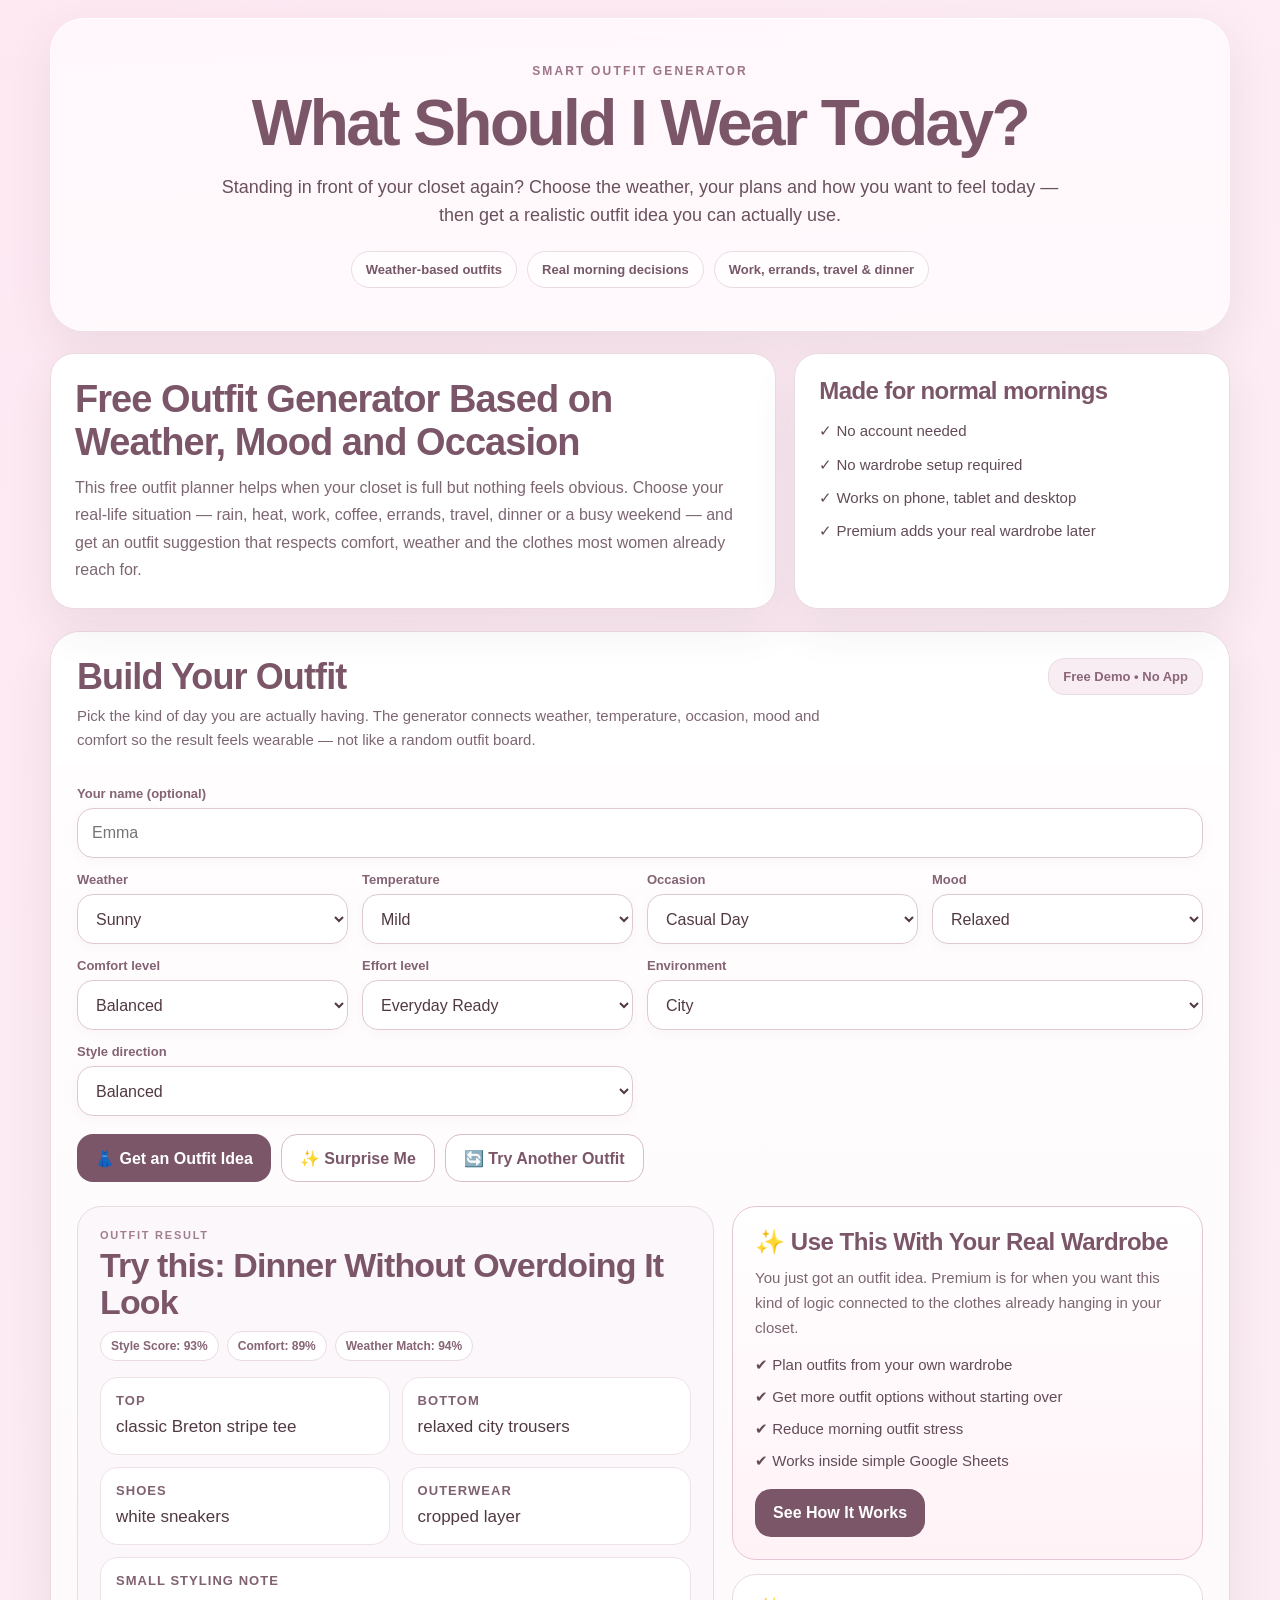
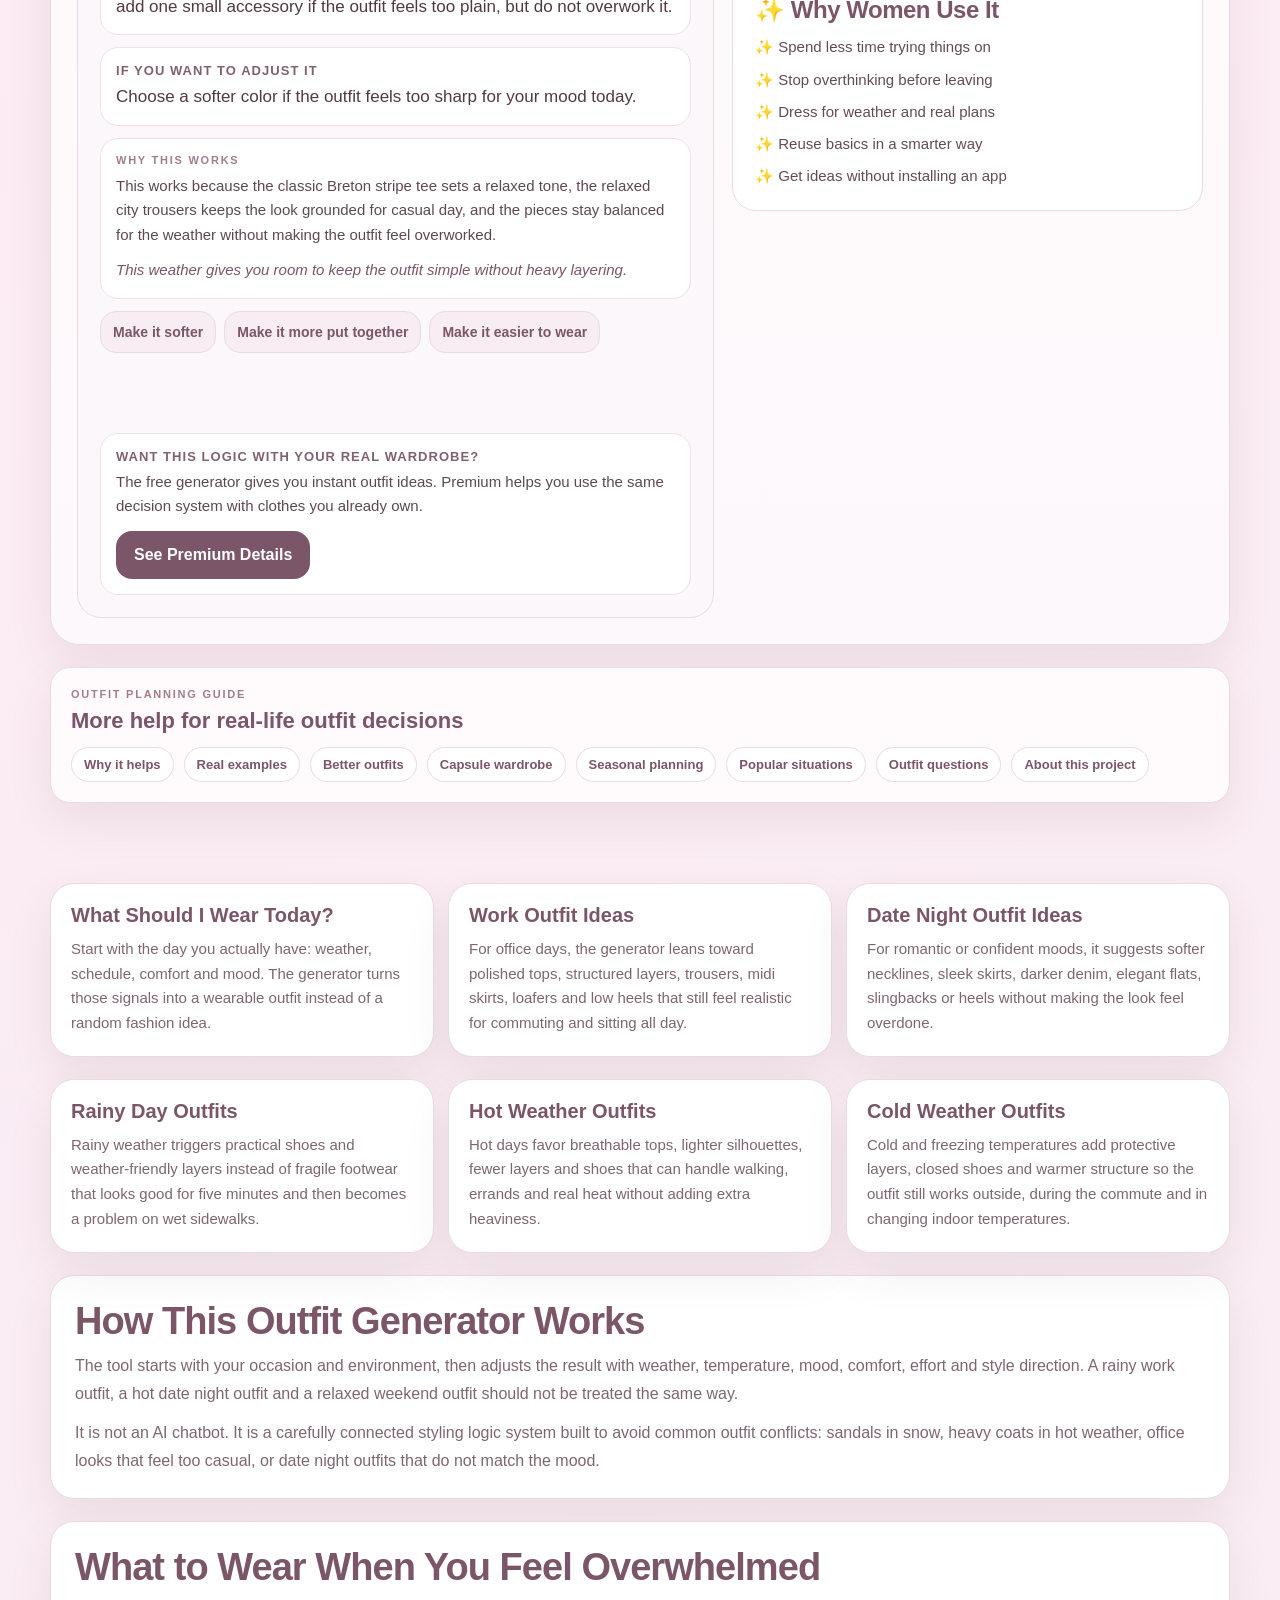
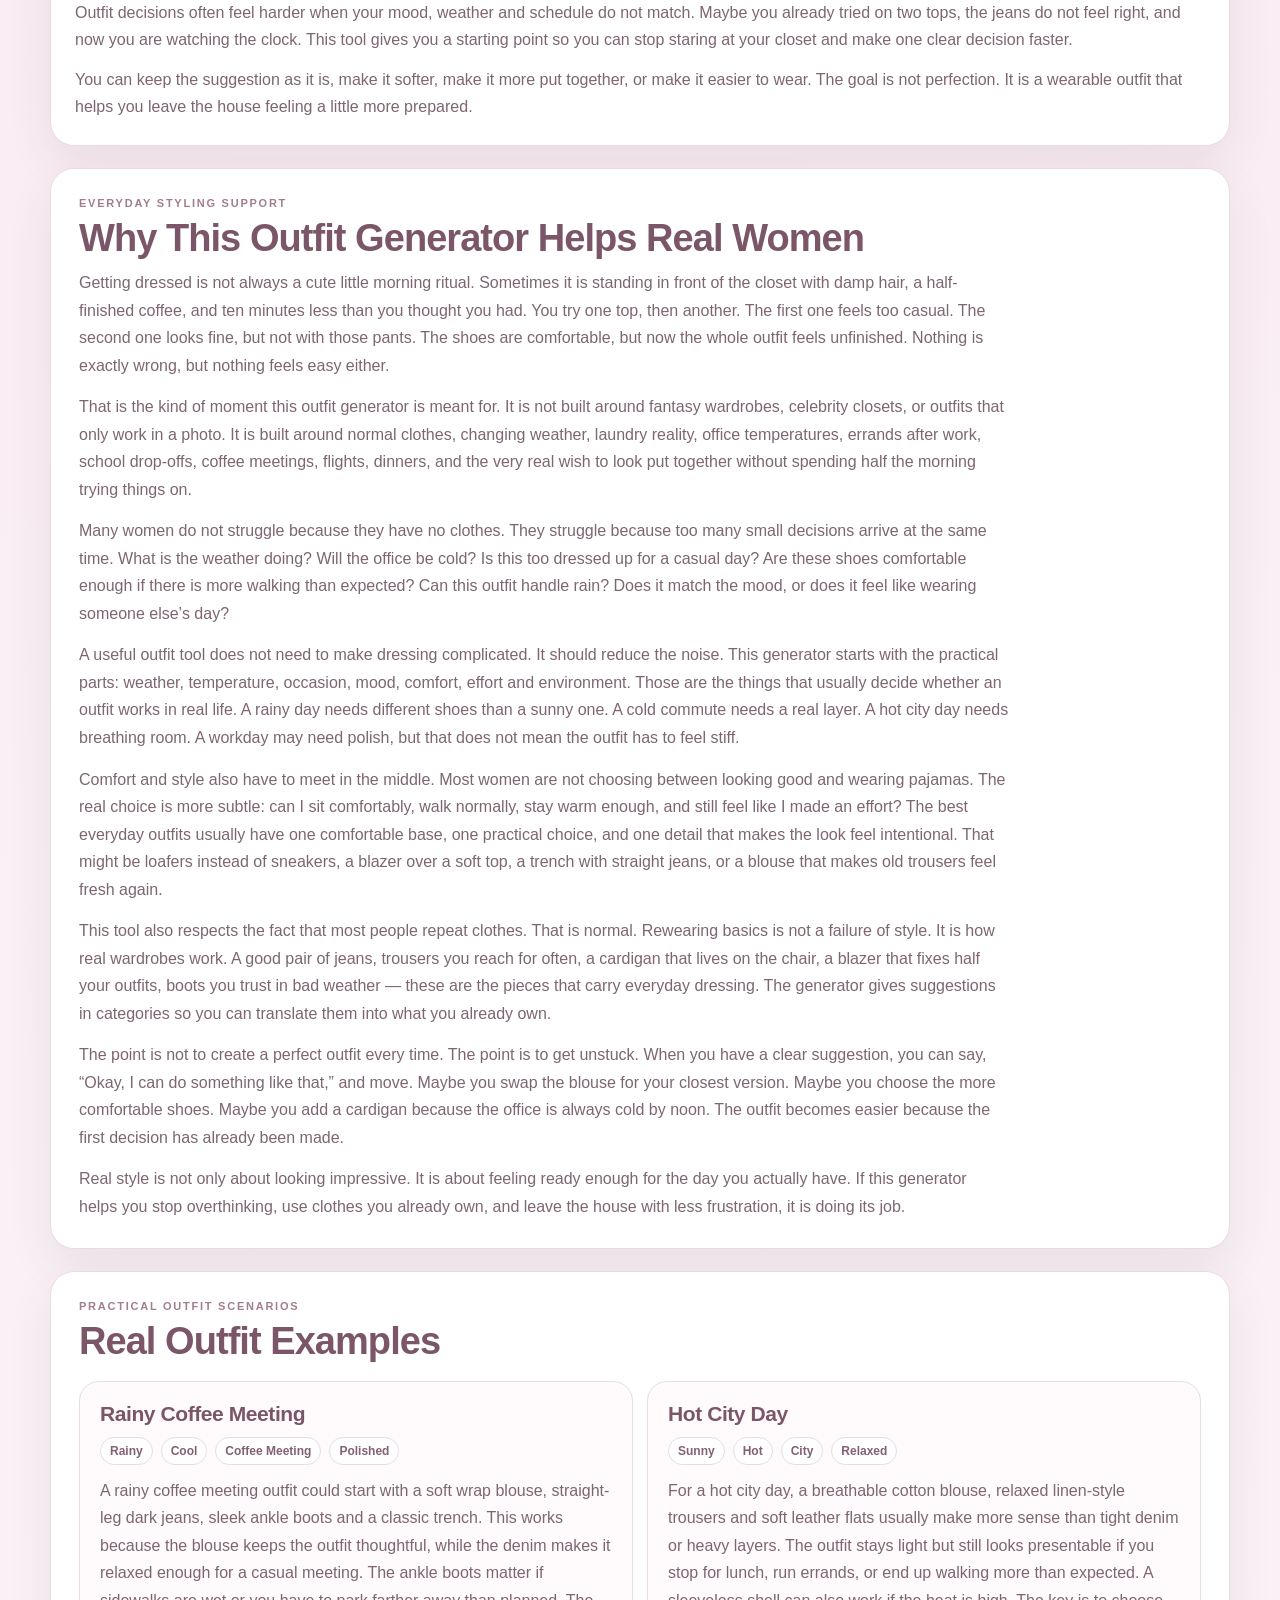
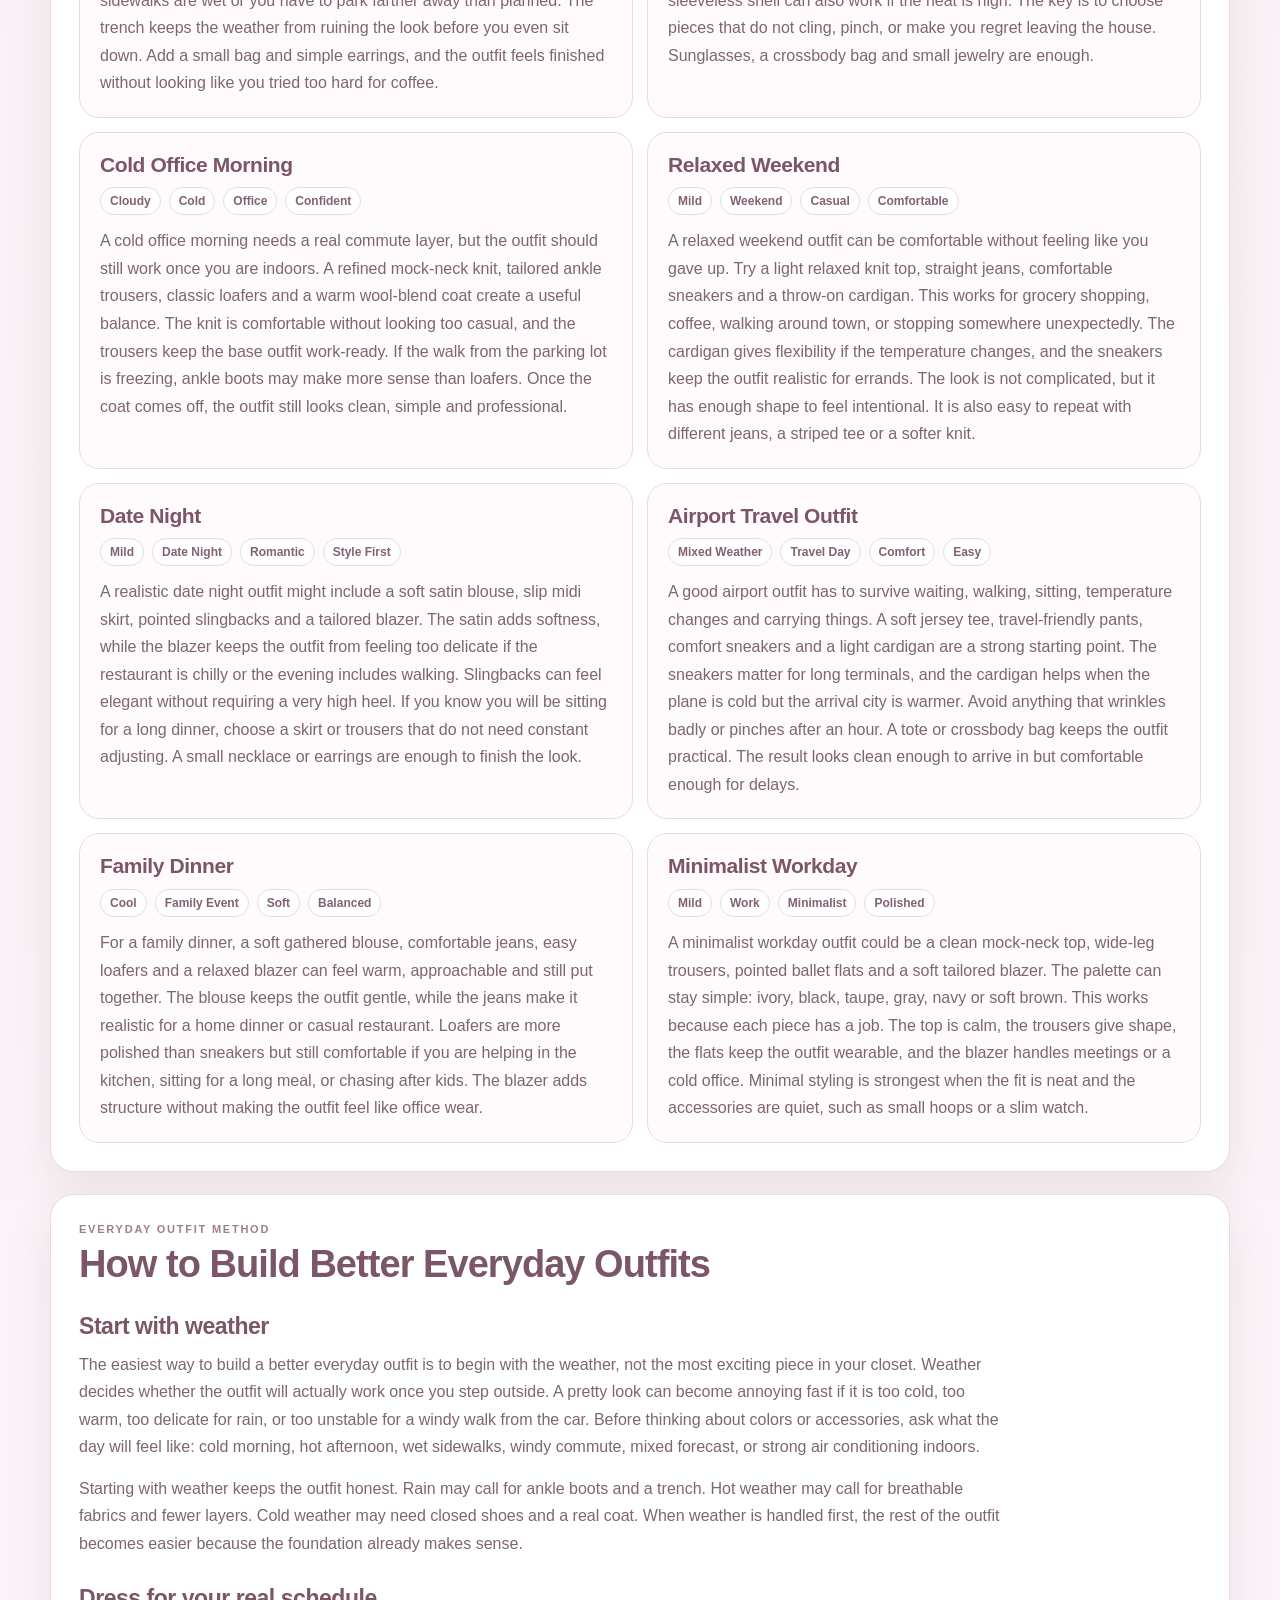
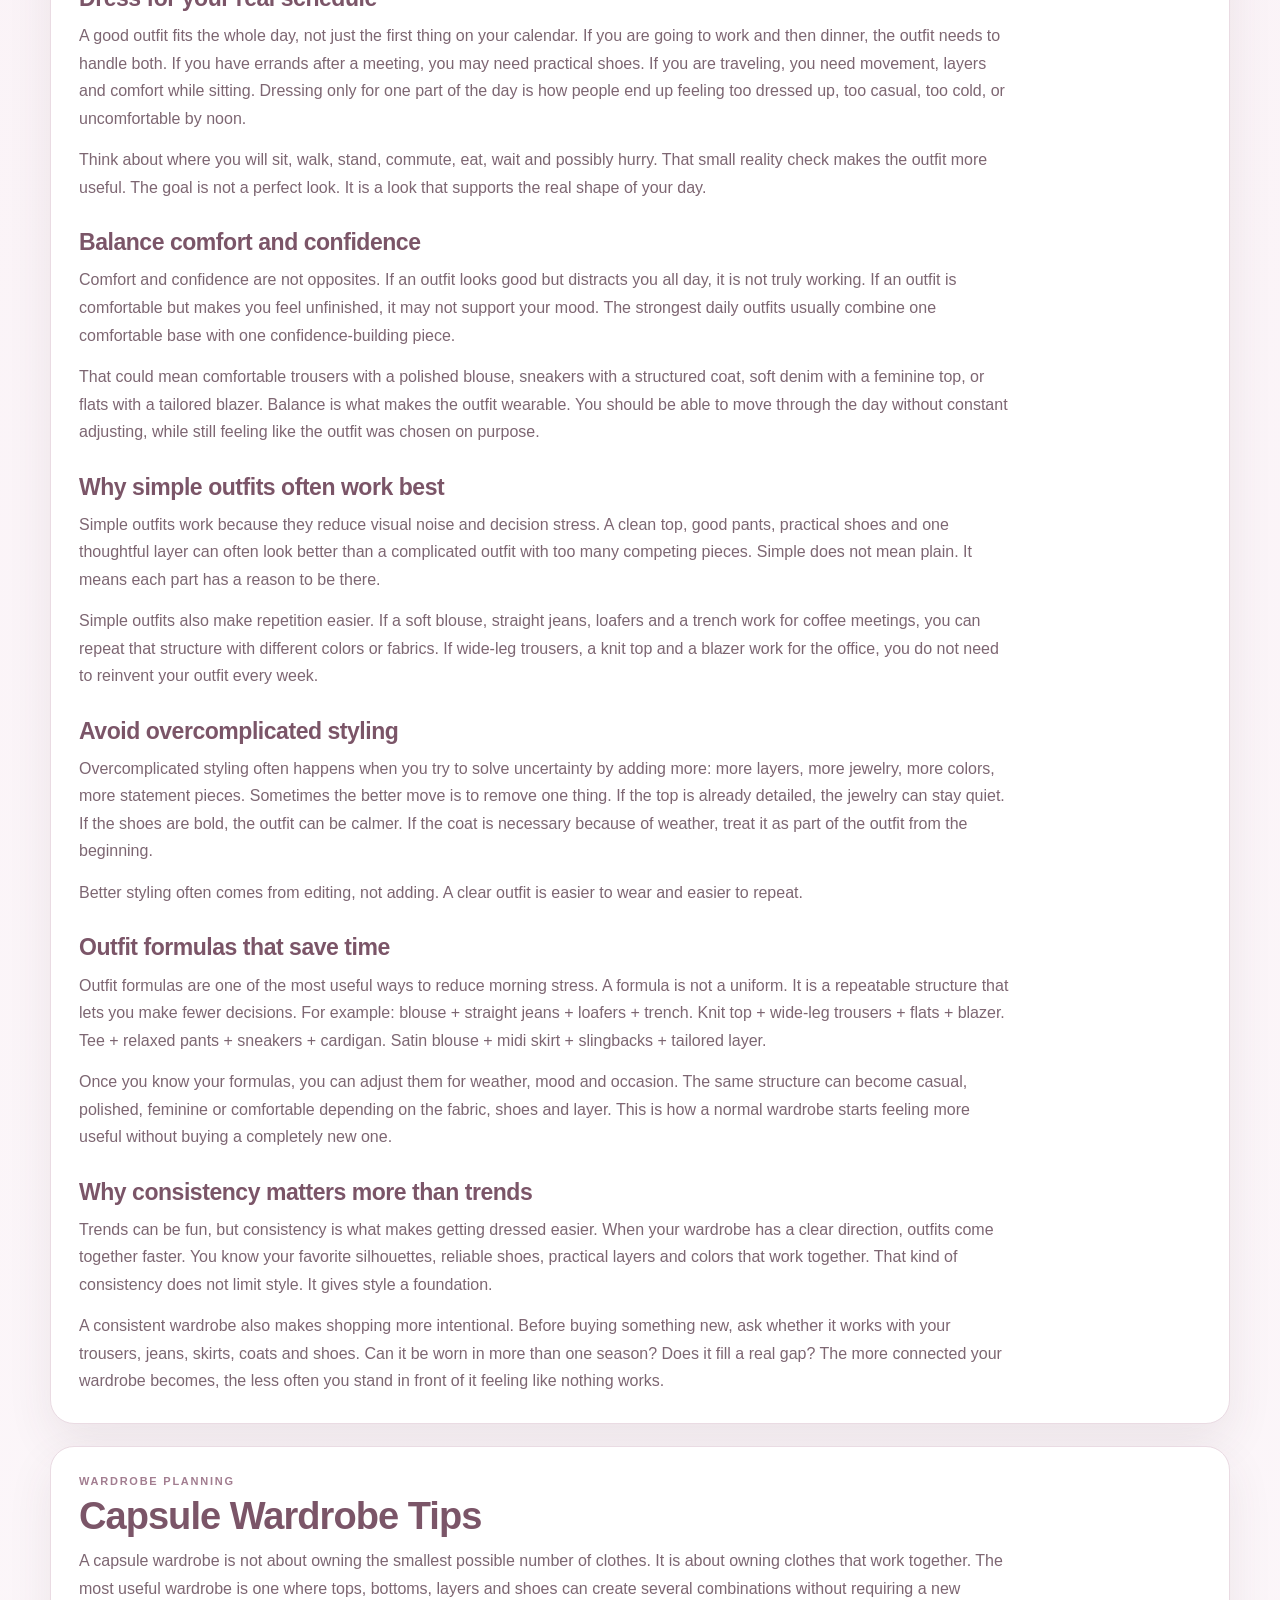
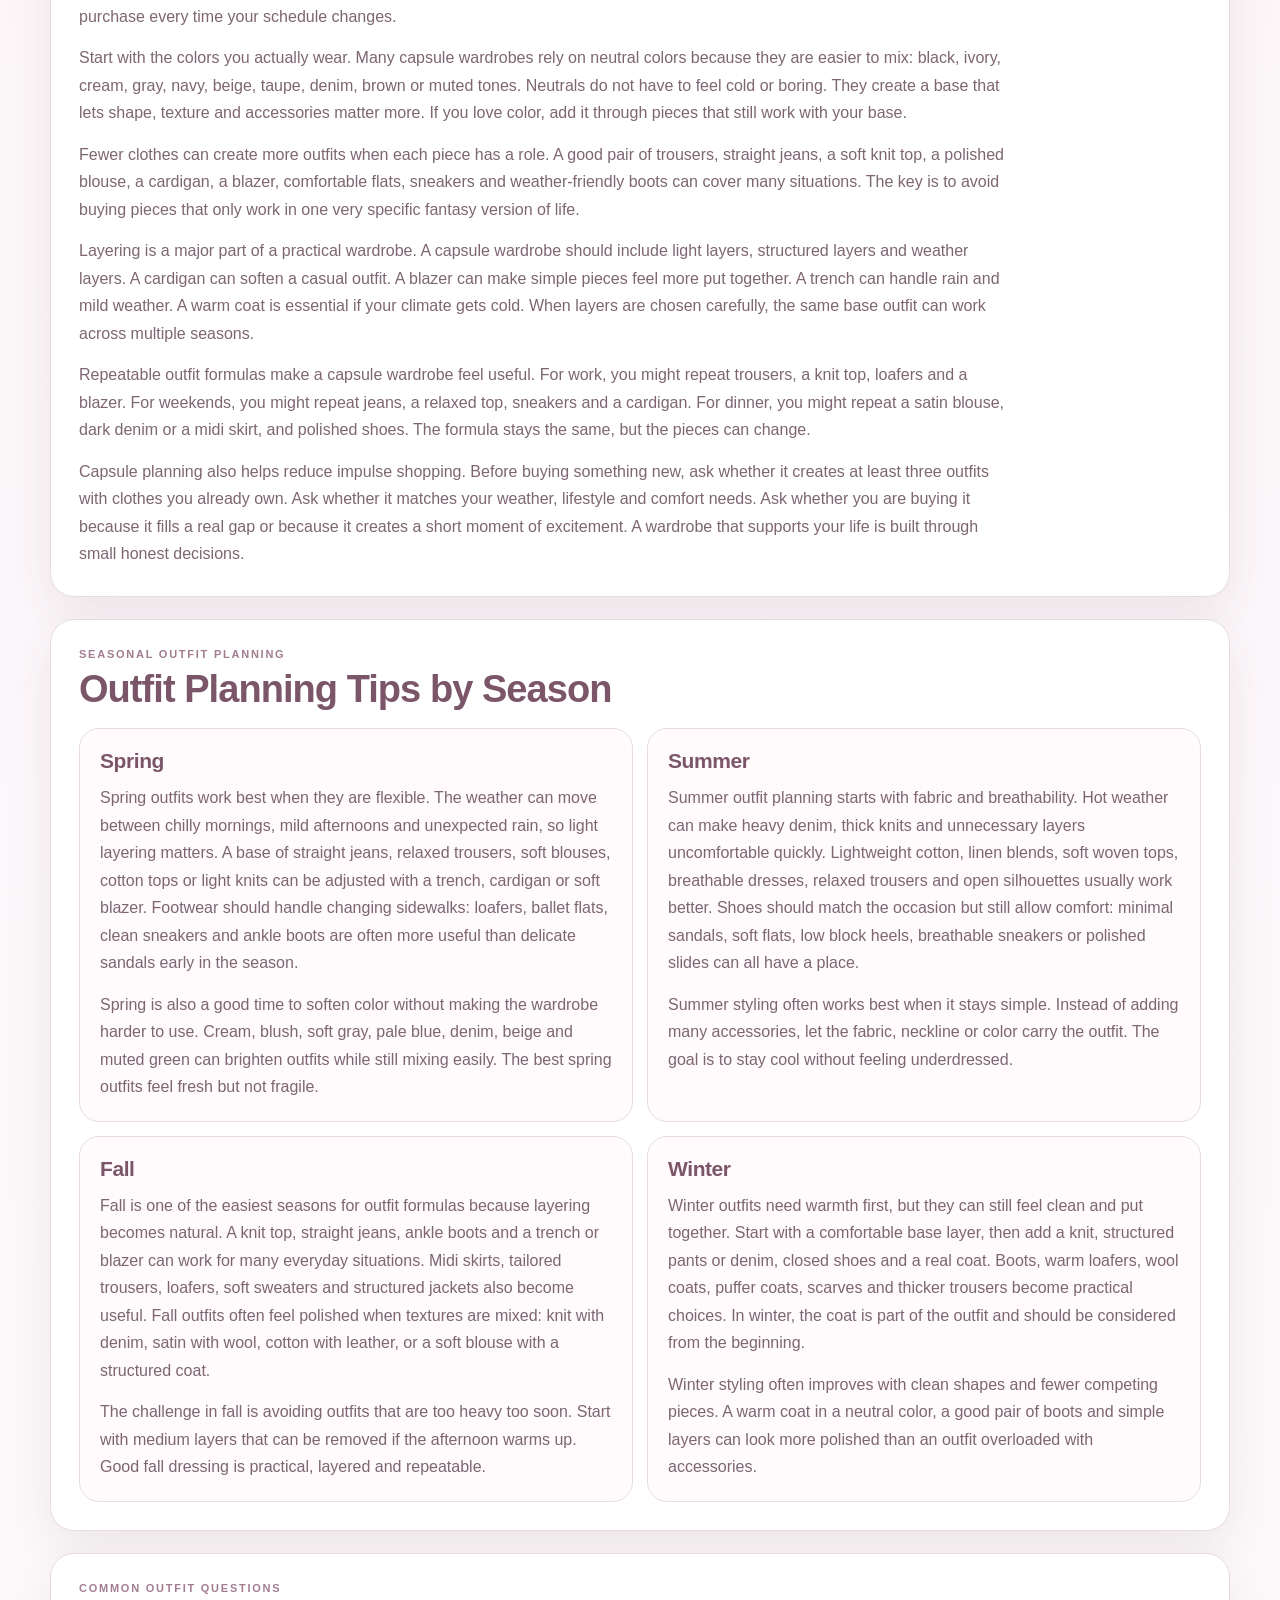
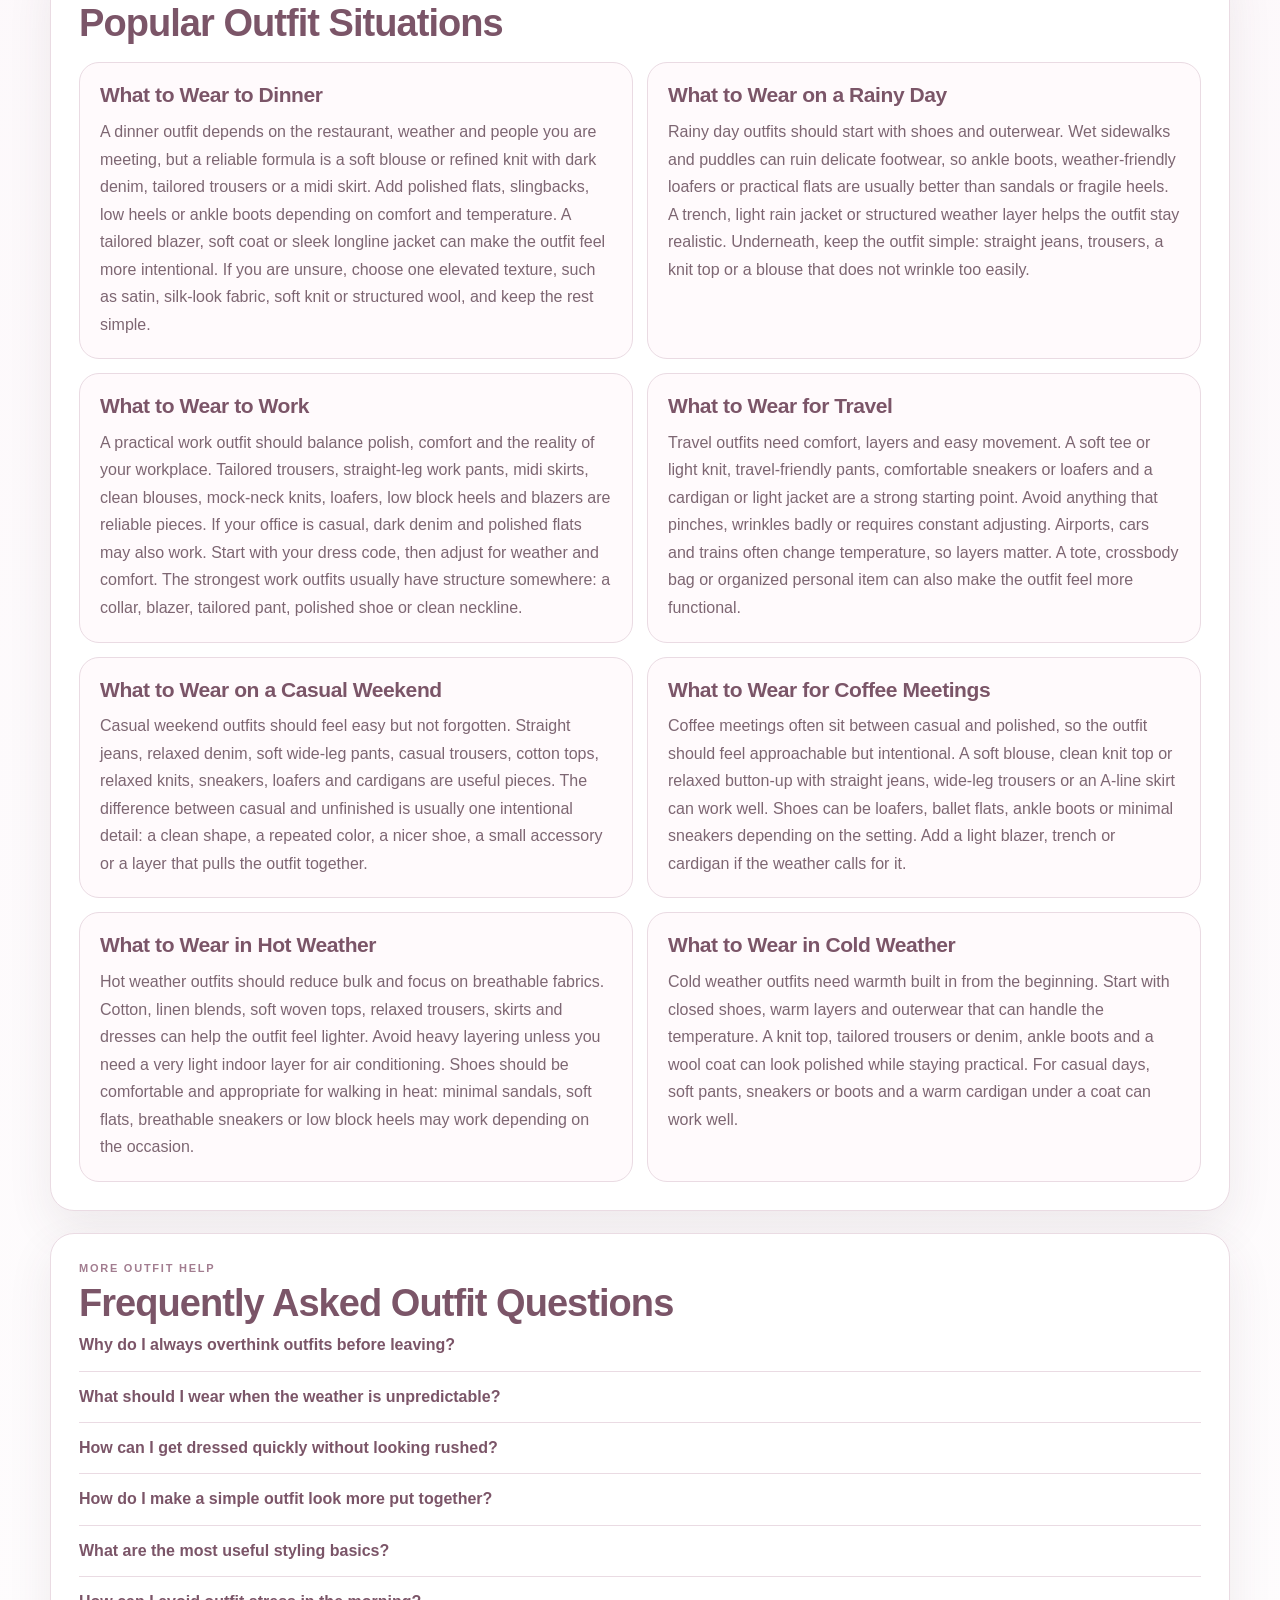
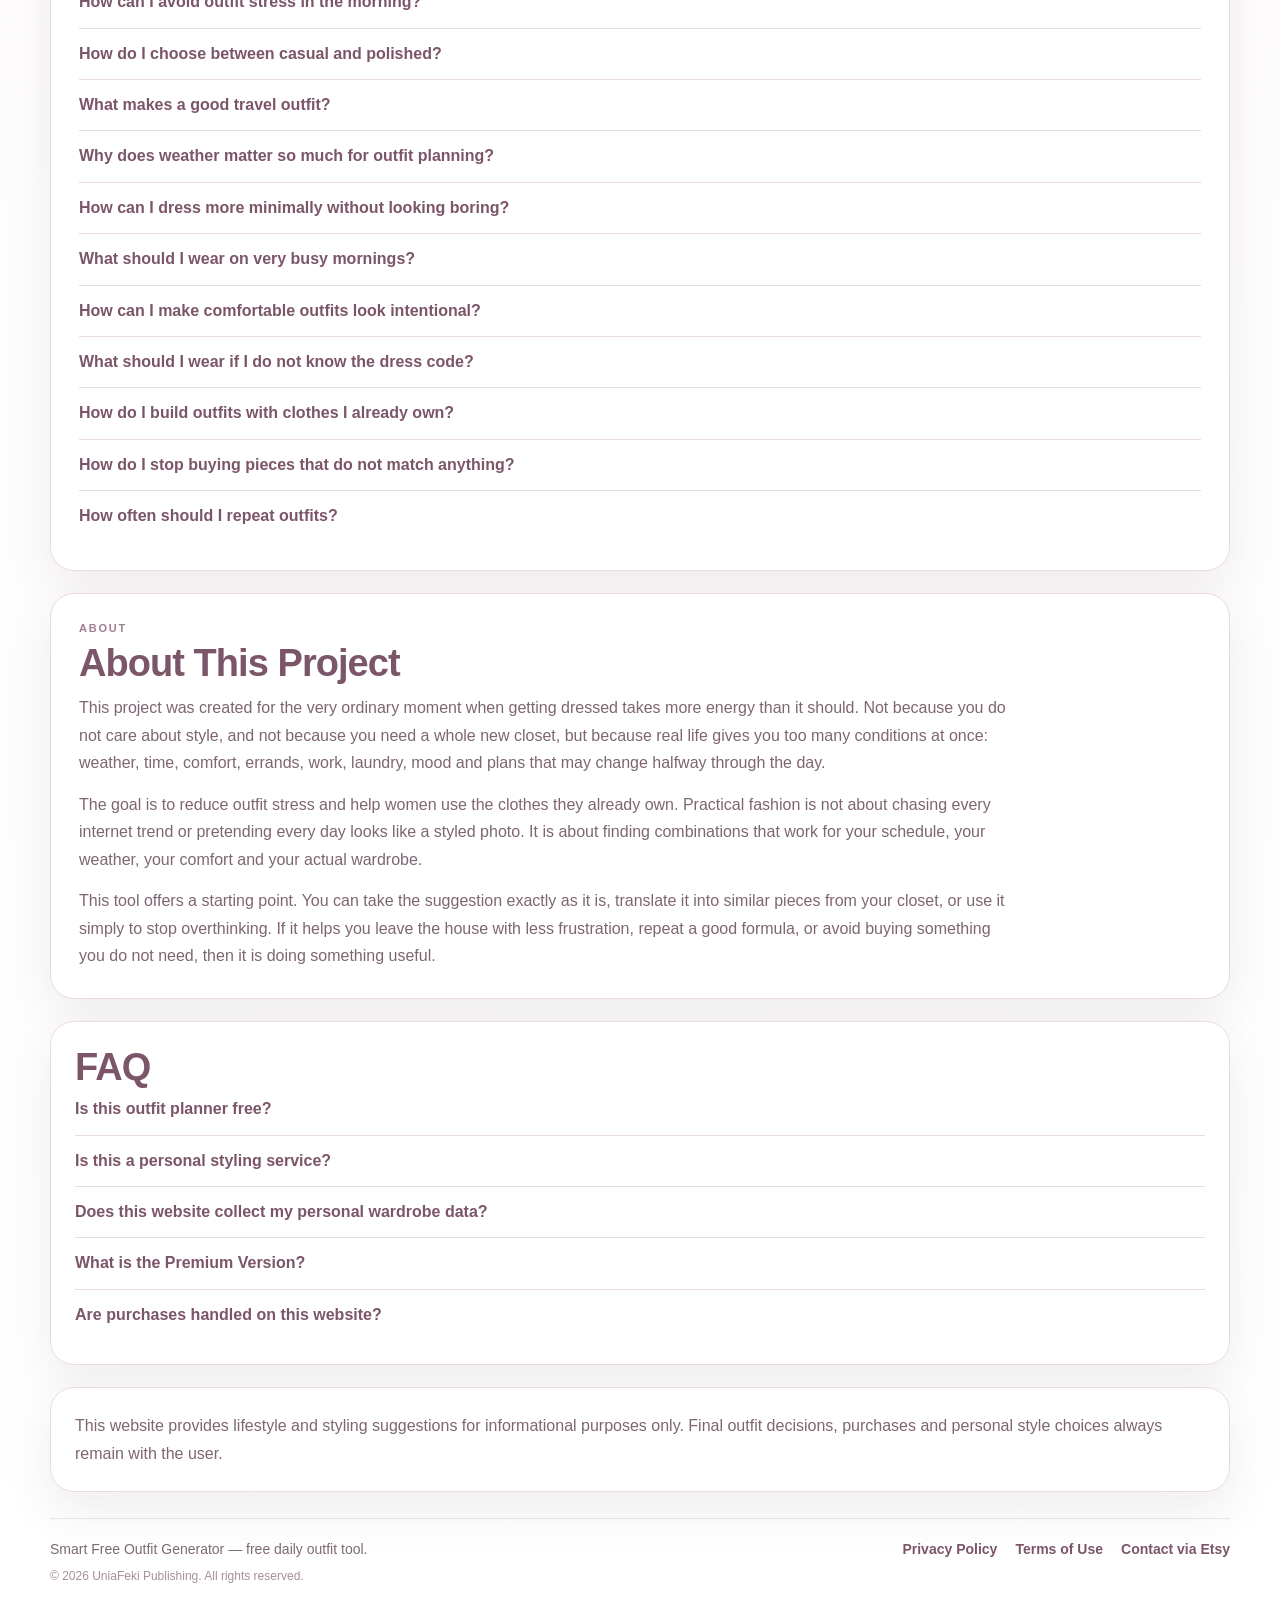
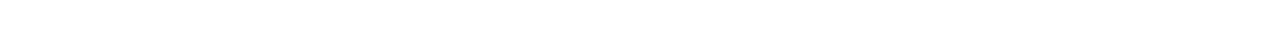
==== commit 511dd7b3: "Update greeting from 'Hello' to 'Goodbye'" ====
--- a/index.html
+++ b/index.html
@@ -1,17 +1,14 @@
-<!DOCTYPE html> <html lang="en"> <head> <meta charset="UTF-8" /> <meta name="viewport" content="width=device-width, initial-scale=1.0" /> <title>What Should I Wear Today? Free Outfit Generator for Women</title> <meta name="description" content="Use this free outfit generator for women to decide what to wear today based on weather, temperature, mood, occasion, comfort, effort, environment and style direction." /> <meta name="keywords" content="what should i wear today, what to wear today, outfit generator, free outfit planner, outfit ideas for women, weather outfit generator, mood outfit generator, date night outfit, work outfit ideas, rainy day outfit" /> <meta name="author" content="UniaFeki Publishing" /> <meta name="theme-color" content="#7b5568" /> <meta property="og:site_name" content="UniaFeki Publishing" /> <meta property="og:title" content="What Should I Wear Today? Free Outfit Generator for Women" /> <meta property="og:description" content="Get instant outfit ideas based on weather, mood, occasion, comfort, effort and environment." /> <meta property="og:type" content="website" /> <link rel="icon" type="image/png" href="favicon.png" /> <!-- Google AdSense Auto Ads --> <script async src="https://pagead2.googlesyndication.com/pagead/js/adsbygoogle.js?client=ca-pub-6560091199416357" crossorigin="anonymous"></script> <script type="application/ld+json"> { "@context": "https://schema.org", "@graph": [ { "@type": "SoftwareApplication", "name": "Smart Outfit Generator", "applicationCategory": "LifestyleApplication", "operatingSystem": "Web", "description": "A free rule-based outfit generator for women that suggests what to wear based on weather, temperature, mood, occasion, comfort, effort, environment and style direction.", "offers": { "@type": "Offer", "price": "0", "priceCurrency": "USD" }, "publisher": { "@type": "Organization", "name": "UniaFeki Publishing" } }, { "@type": "Organization", "name": "UniaFeki Publishing" }, { "@type": "FAQPage", "mainEntity": [ { "@type": "Question", "name": "Is this outfit generator free?", "acceptedAnswer": { "@type": "Answer", "text": "Yes. The outfit generator is free to use directly on this website without creating an account." } }, { "@type": "Question", "name": "Does this outfit generator use AI?", "acceptedAnswer": { "@type": "Answer", "text": "No. It uses a rule-based styling system that combines weather, temperature, occasion, mood, comfort, effort, environment and style direction." } }, { "@type": "Question", "name": "What should I wear when the weather is unpredictable?", "acceptedAnswer": { "@type": "Answer", "text": "When weather is unpredictable, start with a comfortable base outfit and add a flexible layer, closed shoes, and fabrics that can handle temperature changes." } }, { "@type": "Question", "name": "What does the premium version add?", "acceptedAnswer": { "@type": "Answer", "text": "Premium adds a Google Sheets outfit decision assistant for organizing your real wardrobe and creating deeper outfit suggestions." } } ] } ] } </script> <style> :root { --bg: #fcf7fa; --card: #ffffff; --soft: #fff4f8; --soft-2: #f8edf3; --text: #513944; --muted: #7d6672; --primary: #7b5568; --primary-dark: #684455; --line: #eadbe3; --line-strong: #d8bdca; --shadow: 0 18px 46px rgba(80, 52, 66, 0.09); --radius: 24px; --max: 1180px; } * { box-sizing: border-box; } html { scroll-behavior: smooth; } body { margin: 0; font-family: Inter, Arial, Helvetica, sans-serif; color: var(--text); background: radial-gradient(circle at top left, rgba(255, 225, 239, .65), transparent 34%), linear-gradient(180deg, #fbf6f8 0%, #f9eff4 26%, #fcf7fa 68%, #ffffff 100%); } a { color: inherit; text-decoration: none; } .wrap { width: min(var(--max), calc(100% - 32px)); margin: 0 auto; padding: 18px 0 56px; } .hero { overflow: hidden; border-radius: 34px; padding: 42px 34px; background: linear-gradient(rgba(255,249,252,.86), rgba(255,249,252,.96)), url("https://images.unsplash.com/photo-1483985988355-763728e1935b?auto=format&fit=crop&w=1600&q=78") center/cover no-repeat; border: 1px solid rgba(255,255,255,.74); box-shadow: var(--shadow); text-align: center; } .eyebrow { display: inline-flex; margin-bottom: 12px; color: #9c7589; font-size: 12px; font-weight: 900; letter-spacing: .18em; text-transform: uppercase; } h1 { margin: 0; color: var(--primary); font-size: clamp(40px, 5vw, 68px); line-height: 1.04; letter-spacing: -.04em; } .hero p { max-width: 860px; margin: 16px auto 0; color: #69515d; font-size: 18px; line-height: 1.58; } .hero-pills { display: flex; justify-content: center; flex-wrap: wrap; gap: 10px; margin-top: 22px; } .pill { border: 1px solid var(--line); background: rgba(255,255,255,.78); border-radius: 999px; padding: 10px 14px; color: #775869; font-size: 13px; font-weight: 800; } .intro-grid { margin-top: 22px; display: grid; grid-template-columns: minmax(0, 1.25fr) minmax(280px, .75fr); gap: 18px; } .panel, .app-card, .topic-card, .seo-block, .faq, .legal-note, .utility-section { background: var(--card); border: 1px solid var(--line); border-radius: var(--radius); box-shadow: var(--shadow); } .panel { padding: 24px; } .panel h2, .panel h3, .seo-block h2, .faq h2, .utility-section h2 { margin: 0 0 10px; color: var(--primary); letter-spacing: -.025em; line-height: 1.12; } .panel h2, .seo-block h2, .faq h2, .utility-section h2 { font-size: clamp(26px, 3vw, 38px); } .panel h3 { font-size: 24px; } .panel p, .seo-block p, .legal-note p, .utility-section p { margin: 0; color: var(--muted); line-height: 1.72; font-size: 16px; } .utility-section p + p { margin-top: 14px; } .utility-section { margin-top: 22px; padding: 28px; } .section-kicker { color: #a27d90; font-size: 11px; font-weight: 900; letter-spacing: .16em; text-transform: uppercase; margin-bottom: 8px; } .article-body { max-width: 920px; } .article-body h3 { color: var(--primary); font-size: 23px; line-height: 1.18; margin: 28px 0 10px; letter-spacing: -.02em; } .toc-card { margin-top: 22px; padding: 20px; background: #fffafc; border: 1px solid var(--line); border-radius: 20px; } .toc-card h2 { font-size: 22px; } .toc-links { display: flex; flex-wrap: wrap; gap: 10px; margin-top: 14px; } .toc-links a { display: inline-flex; padding: 9px 12px; background: #fff; border: 1px solid var(--line); border-radius: 999px; color: var(--primary); font-size: 13px; font-weight: 900; } .example-grid, .season-grid, .situation-grid { display: grid; grid-template-columns: repeat(2, minmax(0, 1fr)); gap: 14px; margin-top: 18px; } .example-card, .season-card, .situation-card { background: #fffafc; border: 1px solid var(--line); border-radius: 20px; padding: 20px; } .example-card h3, .season-card h3, .situation-card h3 { margin: 0 0 10px; color: var(--primary); font-size: 21px; line-height: 1.18; letter-spacing: -.02em; } .example-meta { display: flex; flex-wrap: wrap; gap: 8px; margin-bottom: 12px; } .meta-chip { display: inline-flex; border: 1px solid var(--line); background: #fff; color: #826174; border-radius: 999px; padding: 6px 9px; font-size: 12px; font-weight: 800; } .mini-list { display: grid; gap: 10px; margin-top: 14px; color: #624b57; font-size: 15px; line-height: 1.55; } .app-card { margin-top: 22px; overflow: hidden; border-radius: 30px; } .app-head { display: flex; justify-content: space-between; align-items: flex-start; gap: 18px; padding: 26px 26px 12px; background: rgba(255,255,255,.88); } .app-head h2 { margin: 0 0 8px; color: var(--primary); font-size: 36px; line-height: 1.08; letter-spacing: -.025em; } .app-head p { margin: 0; max-width: 790px; color: var(--muted); line-height: 1.6; font-size: 15px; } .badge { flex: 0 0 auto; padding: 10px 14px; border-radius: 16px; background: var(--soft-2); color: #8a6678; border: 1px solid var(--line); font-size: 13px; font-weight: 900; white-space: nowrap; } .app-body { padding: 22px 26px 26px; background: linear-gradient(180deg, #fffdfd 0%, #fdf8fb 100%); } .form-grid { display: grid; grid-template-columns: repeat(4, minmax(0, 1fr)); gap: 14px; } .field.full { grid-column: 1 / -1; } .field.half { grid-column: span 2; } label { display: block; margin: 0 0 7px; color: #846374; font-size: 13px; font-weight: 900; } input, select { width: 100%; min-height: 50px; border: 1.5px solid #dfc9d4; border-radius: 16px; padding: 12px 14px; background: #fff; color: var(--text); font-size: 16px; outline: none; box-shadow: 0 3px 12px rgba(123,85,104,.04); } input:focus, select:focus { border-color: #b98da1; box-shadow: 0 0 0 4px rgba(185,141,161,.16); } .actions { display: flex; flex-wrap: wrap; gap: 10px; margin-top: 18px; } .btn { appearance: none; border: 0; cursor: pointer; border-radius: 16px; padding: 13px 18px; min-height: 48px; font-size: 16px; font-weight: 900; transition: transform .12s ease, background .15s ease, border-color .15s ease; } .btn:hover { transform: translateY(-1px); } .btn-primary { background: var(--primary); color: #fff; } .btn-primary:hover { background: var(--primary-dark); } .btn-outline { background: #fff; color: var(--primary); border: 1px solid var(--line-strong); } .btn-soft { background: var(--soft-2); color: var(--primary); border: 1px solid var(--line); } .result-grid { margin-top: 24px; display: grid; grid-template-columns: minmax(0, 1.15fr) minmax(280px, .85fr); gap: 18px; align-items: start; } .result-card, .side-card { background: #fcf7fa; border: 1px solid var(--line); border-radius: 24px; padding: 22px; } .result-top { margin-bottom: 16px; } .small-tag { margin-bottom: 6px; color: #a27d90; font-size: 11px; font-weight: 900; letter-spacing: .16em; text-transform: uppercase; } .result-title { margin: 0; color: var(--primary); font-size: 34px; line-height: 1.08; letter-spacing: -.025em; } .score-row { display: flex; gap: 8px; flex-wrap: wrap; margin-top: 10px; } .score { background: #fff; border: 1px solid var(--line); border-radius: 999px; padding: 7px 10px; color: #876476; font-size: 12px; font-weight: 900; } .parts { display: grid; grid-template-columns: repeat(2, minmax(0, 1fr)); gap: 12px; } .part, .wide, .why, .upgrade-inline { background: #fff; border: 1px solid #eee1e8; border-radius: 18px; padding: 15px; } .part strong, .wide strong, .upgrade-inline strong { display: block; margin-bottom: 6px; color: #806171; font-size: 13px; font-weight: 900; text-transform: uppercase; letter-spacing: .08em; } .part span, .wide span { color: #513944; font-size: 17px; line-height: 1.48; } .wide, .why, .upgrade-inline { margin-top: 12px; } .why-title { margin-bottom: 8px; color: #a07c90; font-size: 11px; font-weight: 900; letter-spacing: .16em; text-transform: uppercase; } .why p, .upgrade-inline p { margin: 0; color: #5d4854; line-height: 1.65; font-size: 15px; } .why p + p { margin-top: 10px; color: var(--primary); font-style: italic; } .micro-actions { display: flex; flex-wrap: wrap; gap: 8px; margin-top: 12px; } .micro-actions .btn { min-height: 42px; padding: 10px 12px; font-size: 14px; } .ad-anchor { margin: 28px 0; min-height: 24px; } .side-stack { display: grid; gap: 14px; } .side-card { background: #fff; } .premium-card { background: linear-gradient(180deg, #fff 0%, #fff2f7 100%); border: 1.5px solid #e6c6d6; } .side-card h3 { margin: 0 0 10px; color: var(--primary); font-size: 24px; line-height: 1.12; letter-spacing: -.02em; } .side-card p { margin: 0; color: var(--muted); line-height: 1.65; font-size: 15px; } .check-list { display: grid; gap: 9px; margin-top: 12px; color: #624b57; line-height: 1.55; font-size: 15px; } .content-grid, .weather-grid { margin-top: 22px; display: grid; grid-template-columns: repeat(3, minmax(0, 1fr)); gap: 14px; } .topic-card { padding: 20px; } .topic-card h3 { margin: 0 0 9px; color: var(--primary); font-size: 20px; line-height: 1.18; } .topic-card p { margin: 0; color: var(--muted); line-height: 1.65; font-size: 15px; } .seo-block, .faq, .legal-note { margin-top: 22px; padding: 24px; } .seo-block p + p { margin-top: 12px; } details { border-top: 1px solid var(--line); padding: 14px 0; } details:first-of-type { border-top: 0; padding-top: 0; } summary { cursor: pointer; list-style: none; color: var(--primary); font-size: 16px; font-weight: 900; line-height: 1.4; } summary::-webkit-details-marker { display: none; } details p { margin: 9px 0 0; color: var(--muted); line-height: 1.65; font-size: 15px; } footer { margin-top: 26px; padding-top: 22px; border-top: 1px solid #efe1e8; color: #7d6974; font-size: 14px; } .footer-top { display: flex; justify-content: space-between; gap: 18px; align-items: center; flex-wrap: wrap; } .footer-links { display: flex; gap: 18px; flex-wrap: wrap; font-weight: 800; color: var(--primary); } .copyright { margin-top: 12px; color: #a58f9b; font-size: 12px; } .modal { position: fixed; inset: 0; z-index: 40; display: none; align-items: center; justify-content: center; padding: 18px; background: rgba(60,43,53,.52); } .modal.show { display: flex; } .modal-box { width: min(760px, 100%); max-height: 88vh; overflow: auto; background: #fff; border: 1px solid var(--line); border-radius: 24px; box-shadow: var(--shadow); padding: 24px; } .modal-head { display: flex; justify-content: space-between; gap: 14px; align-items: flex-start; margin-bottom: 16px; } .modal-head h3 { margin: 0 0 6px; color: var(--primary); font-size: 28px; } .modal-head p { margin: 0; color: var(--muted); line-height: 1.6; } .close-btn { cursor: pointer; border: 1px solid var(--line); background: var(--soft-2); color: var(--primary); border-radius: 12px; padding: 9px 11px; font-weight: 900; } .premium-list { display: grid; gap: 10px; margin-bottom: 16px; } .premium-item { border: 1px solid var(--line); border-radius: 16px; padding: 13px 14px; color: #5c4652; line-height: 1.55; background: #fff; } .premium-item.em { background: #faf3f6; color: var(--primary); font-weight: 900; } .preview { margin-top: 18px; text-align: center; } .preview img { width: 100%; max-width: 100%; border-radius: 18px; border: 1px solid rgba(140,110,120,.14); box-shadow: 0 12px 30px rgba(0,0,0,.08); } .preview p { margin: 9px 0 0; color: #8a6879; font-size: 13px; } .legal-block h4 { margin: 18px 0 8px; color: var(--primary); font-size: 17px; } .legal-block h4:first-child { margin-top: 0; } .legal-block p { color: var(--muted); line-height: 1.72; font-size: 15px; } @media (max-width: 980px) { .intro-grid, .result-grid, .content-grid, .weather-grid, .example-grid, .season-grid, .situation-grid { grid-template-columns: 1fr; } .form-grid { grid-template-columns: repeat(2, minmax(0, 1fr)); } } @media (max-width: 680px) { .wrap { width: min(100% - 24px, var(--max)); padding-top: 12px; } .hero { padding: 24px 16px; border-radius: 22px; } .eyebrow { font-size: 10px; margin-bottom: 8px; } h1 { font-size: clamp(30px, 9vw, 38px); line-height: 1.08; } .hero p { margin-top: 10px; font-size: 15px; line-height: 1.55; } .hero-pills { gap: 8px; margin-top: 14px; } .pill { font-size: 12px; padding: 8px 10px; } .panel, .seo-block, .faq, .legal-note, .utility-section { padding: 18px; border-radius: 20px; } .panel h2, .seo-block h2, .faq h2, .utility-section h2 { font-size: 24px; } .article-body h3 { font-size: 20px; margin-top: 22px; } .app-card { border-radius: 22px; } .app-head { display: block; padding: 18px 18px 8px; } .app-head h2 { font-size: 23px; } .app-head p { font-size: 14px; } .badge { display: inline-flex; margin-top: 12px; font-size: 11px; padding: 8px 10px; } .app-body { padding: 16px 18px 20px; } .form-grid { grid-template-columns: 1fr; gap: 12px; } .field.full, .field.half { grid-column: auto; } input, select { min-height: 50px; font-size: 16px; border-radius: 14px; box-shadow: none; } .actions { display: grid; grid-template-columns: 1fr; } .btn { width: 100%; font-size: 16px; border-radius: 14px; } .result-card, .side-card { padding: 16px; border-radius: 18px; } .result-title { font-size: 24px; } .parts { grid-template-columns: 1fr; } .part span, .wide span { font-size: 15px; } .micro-actions { display: grid; grid-template-columns: 1fr; } .topic-card, .example-card, .season-card, .situation-card { padding: 18px; border-radius: 18px; } .footer-top { display: block; } .footer-links { margin-top: 14px; } .modal { padding: 12px; } .modal-box { max-height: 90vh; border-radius: 20px; padding: 18px; } .modal-head h3 { font-size: 22px; } } </style> </head> <body> <div class="wrap"> <header class="hero"> <div class="eyebrow">Smart Outfit Generator</div> <h1>What Should I Wear Today?</h1> <p> Get a free outfit idea based on your weather, temperature, occasion, mood, comfort level, effort level, environment and style direction — without overthinking your closet. </p> <div class="hero-pills" aria-label="Popular outfit searches"> <span class="pill">Weather-based outfits</span> <span class="pill">Mood-based styling</span> <span class="pill">Work, date night & casual looks</span> </div> </header>
+<!DOCTYPE html> <html lang="en"> <head> <meta charset="UTF-8" /> <meta name="viewport" content="width=device-width, initial-scale=1.0" /> <title>What Should I Wear Today? Free Outfit Generator for Women</title> <meta name="description" content="Not sure what to wear today? This free outfit generator helps women choose realistic outfits based on weather, mood, occasion, comfort and real-life plans." /> <meta name="author" content="UniaFeki Publishing" /> <meta name="theme-color" content="#7b5568" /> <meta name="robots" content="index, follow" /> <meta property="og:site_name" content="UniaFeki Publishing" /> <meta property="og:title" content="What Should I Wear Today? Free Outfit Generator for Women" /> <meta property="og:description" content="Get realistic outfit ideas based on weather, mood, occasion, comfort and your actual day." /> <meta property="og:type" content="website" /> <link rel="icon" type="image/png" href="favicon.png" /> <!-- Google AdSense Auto Ads --> <script async src="https://pagead2.googlesyndication.com/pagead/js/adsbygoogle.js?client=ca-pub-6560091199416357" crossorigin="anonymous"></script> <script type="application/ld+json"> { "@context": "https://schema.org", "@graph": [ { "@type": "SoftwareApplication", "name": "Smart Outfit Generator", "applicationCategory": "LifestyleApplication", "operatingSystem": "Web", "description": "A free rule-based outfit generator for women that suggests what to wear based on weather, temperature, mood, occasion, comfort, effort, environment and style direction.", "offers": { "@type": "Offer", "price": "0", "priceCurrency": "USD" }, "publisher": { "@type": "Organization", "name": "UniaFeki Publishing" } }, { "@type": "Organization", "name": "UniaFeki Publishing" }, { "@type": "FAQPage", "mainEntity": [ { "@type": "Question", "name": "Is this outfit generator free?", "acceptedAnswer": { "@type": "Answer", "text": "Yes. The outfit generator is free to use directly on this website without creating an account." } }, { "@type": "Question", "name": "Does this outfit generator use AI?", "acceptedAnswer": { "@type": "Answer", "text": "No. It uses a rule-based styling system that combines weather, temperature, occasion, mood, comfort, effort, environment and style direction." } }, { "@type": "Question", "name": "Why do I always overthink outfits before leaving?", "acceptedAnswer": { "@type": "Answer", "text": "Outfits can feel difficult because weather, schedule, comfort and mood all matter at the same time. A simple outfit formula can reduce the number of decisions you have to make in the morning." } }, { "@type": "Question", "name": "What should I wear when the weather is unpredictable?", "acceptedAnswer": { "@type": "Answer", "text": "Choose a flexible base outfit, closed or practical shoes, and a layer you can remove. Avoid fragile shoes or heavy layers unless the forecast clearly calls for them." } }, { "@type": "Question", "name": "What does the premium version add?", "acceptedAnswer": { "@type": "Answer", "text": "Premium adds a Google Sheets outfit decision assistant for organizing your real wardrobe and creating deeper outfit suggestions." } } ] } ] } </script> <style> :root { --bg: #fcf7fa; --card: #ffffff; --soft: #fff4f8; --soft-2: #f8edf3; --text: #513944; --muted: #7d6672; --primary: #7b5568; --primary-dark: #684455; --line: #eadbe3; --line-strong: #d8bdca; --shadow: 0 18px 46px rgba(80, 52, 66, 0.09); --radius: 24px; --max: 1180px; } * { box-sizing: border-box; } html { scroll-behavior: smooth; } body { margin: 0; font-family: Inter, Arial, Helvetica, sans-serif; color: var(--text); background: radial-gradient(circle at top left, rgba(255, 225, 239, .65), transparent 34%), linear-gradient(180deg, #fbf6f8 0%, #f9eff4 26%, #fcf7fa 68%, #ffffff 100%); } a { color: inherit; text-decoration: none; } .wrap { width: min(var(--max), calc(100% - 32px)); margin: 0 auto; padding: 18px 0 56px; } .hero { overflow: hidden; border-radius: 34px; padding: 42px 34px; background: linear-gradient(rgba(255,249,252,.86), rgba(255,249,252,.96)), url("https://images.unsplash.com/photo-1483985988355-763728e1935b?auto=format&fit=crop&w=1600&q=78") center/cover no-repeat; border: 1px solid rgba(255,255,255,.74); box-shadow: var(--shadow); text-align: center; } .eyebrow { display: inline-flex; margin-bottom: 12px; color: #9c7589; font-size: 12px; font-weight: 900; letter-spacing: .18em; text-transform: uppercase; } h1 { margin: 0; color: var(--primary); font-size: clamp(40px, 5vw, 68px); line-height: 1.04; letter-spacing: -.04em; } .hero p { max-width: 860px; margin: 16px auto 0; color: #69515d; font-size: 18px; line-height: 1.58; } .hero-pills { display: flex; justify-content: center; flex-wrap: wrap; gap: 10px; margin-top: 22px; } .pill { border: 1px solid var(--line); background: rgba(255,255,255,.78); border-radius: 999px; padding: 10px 14px; color: #775869; font-size: 13px; font-weight: 800; } .intro-grid { margin-top: 22px; display: grid; grid-template-columns: minmax(0, 1.25fr) minmax(280px, .75fr); gap: 18px; } .panel, .app-card, .topic-card, .seo-block, .faq, .legal-note, .utility-section { background: var(--card); border: 1px solid var(--line); border-radius: var(--radius); box-shadow: var(--shadow); } .panel { padding: 24px; } .panel h2, .panel h3, .seo-block h2, .faq h2, .utility-section h2 { margin: 0 0 10px; color: var(--primary); letter-spacing: -.025em; line-height: 1.12; } .panel h2, .seo-block h2, .faq h2, .utility-section h2 { font-size: clamp(26px, 3vw, 38px); } .panel h3 { font-size: 24px; } .panel p, .seo-block p, .legal-note p, .utility-section p { margin: 0; color: var(--muted); line-height: 1.72; font-size: 16px; } .utility-section p + p { margin-top: 14px; } .utility-section { margin-top: 22px; padding: 28px; } .section-kicker { color: #a27d90; font-size: 11px; font-weight: 900; letter-spacing: .16em; text-transform: uppercase; margin-bottom: 8px; } .article-body { max-width: 930px; } .article-body h3 { color: var(--primary); font-size: 23px; line-height: 1.18; margin: 28px 0 10px; letter-spacing: -.02em; } .toc-card { margin-top: 22px; padding: 20px; background: #fffafc; border: 1px solid var(--line); border-radius: 20px; box-shadow: var(--shadow); } .toc-card h2 { margin: 0; color: var(--primary); font-size: 22px; line-height: 1.15; } .toc-links { display: flex; flex-wrap: wrap; gap: 10px; margin-top: 14px; } .toc-links a { display: inline-flex; padding: 9px 12px; background: #fff; border: 1px solid var(--line); border-radius: 999px; color: var(--primary); font-size: 13px; font-weight: 900; } .example-grid, .season-grid, .situation-grid { display: grid; grid-template-columns: repeat(2, minmax(0, 1fr)); gap: 14px; margin-top: 18px; } .example-card, .season-card, .situation-card { background: #fffafc; border: 1px solid var(--line); border-radius: 20px; padding: 20px; } .example-card h3, .season-card h3, .situation-card h3 { margin: 0 0 10px; color: var(--primary); font-size: 21px; line-height: 1.18; letter-spacing: -.02em; } .example-meta { display: flex; flex-wrap: wrap; gap: 8px; margin-bottom: 12px; } .meta-chip { display: inline-flex; border: 1px solid var(--line); background: #fff; color: #826174; border-radius: 999px; padding: 6px 9px; font-size: 12px; font-weight: 800; } .mini-list { display: grid; gap: 10px; margin-top: 14px; color: #624b57; font-size: 15px; line-height: 1.55; } .app-card { margin-top: 22px; overflow: hidden; border-radius: 30px; } .app-head { display: flex; justify-content: space-between; align-items: flex-start; gap: 18px; padding: 26px 26px 12px; background: rgba(255,255,255,.88); } .app-head h2 { margin: 0 0 8px; color: var(--primary); font-size: 36px; line-height: 1.08; letter-spacing: -.025em; } .app-head p { margin: 0; max-width: 790px; color: var(--muted); line-height: 1.6; font-size: 15px; } .badge { flex: 0 0 auto; padding: 10px 14px; border-radius: 16px; background: var(--soft-2); color: #8a6678; border: 1px solid var(--line); font-size: 13px; font-weight: 900; white-space: nowrap; } .app-body { padding: 22px 26px 26px; background: linear-gradient(180deg, #fffdfd 0%, #fdf8fb 100%); } .form-grid { display: grid; grid-template-columns: repeat(4, minmax(0, 1fr)); gap: 14px; } .field.full { grid-column: 1 / -1; } .field.half { grid-column: span 2; } label { display: block; margin: 0 0 7px; color: #846374; font-size: 13px; font-weight: 900; } input, select { width: 100%; min-height: 50px; border: 1.5px solid #dfc9d4; border-radius: 16px; padding: 12px 14px; background: #fff; color: var(--text); font-size: 16px; outline: none; box-shadow: 0 3px 12px rgba(123,85,104,.04); } input:focus, select:focus { border-color: #b98da1; box-shadow: 0 0 0 4px rgba(185,141,161,.16); } .actions { display: flex; flex-wrap: wrap; gap: 10px; margin-top: 18px; } .btn { appearance: none; border: 0; cursor: pointer; border-radius: 16px; padding: 13px 18px; min-height: 48px; font-size: 16px; font-weight: 900; transition: transform .12s ease, background .15s ease, border-color .15s ease, opacity .2s ease; } .btn:hover { transform: translateY(-1px); } .btn-primary { background: var(--primary); color: #fff; } .btn-primary:hover { background: var(--primary-dark); } .btn-outline { background: #fff; color: var(--primary); border: 1px solid var(--line-strong); } .btn-soft { background: var(--soft-2); color: var(--primary); border: 1px solid var(--line); } .result-grid { margin-top: 24px; display: grid; grid-template-columns: minmax(0, 1.15fr) minmax(280px, .85fr); gap: 18px; align-items: start; } .result-card, .side-card { background: #fcf7fa; border: 1px solid var(--line); border-radius: 24px; padding: 22px; } .result-top { margin-bottom: 16px; } .small-tag { margin-bottom: 6px; color: #a27d90; font-size: 11px; font-weight: 900; letter-spacing: .16em; text-transform: uppercase; } .result-title { margin: 0; color: var(--primary); font-size: 34px; line-height: 1.08; letter-spacing: -.025em; } .score-row { display: flex; gap: 8px; flex-wrap: wrap; margin-top: 10px; } .score { background: #fff; border: 1px solid var(--line); border-radius: 999px; padding: 7px 10px; color: #876476; font-size: 12px; font-weight: 900; } .parts { display: grid; grid-template-columns: repeat(2, minmax(0, 1fr)); gap: 12px; } .part, .wide, .why, .upgrade-inline { background: #fff; border: 1px solid #eee1e8; border-radius: 18px; padding: 15px; } .part strong, .wide strong, .upgrade-inline strong { display: block; margin-bottom: 6px; color: #806171; font-size: 13px; font-weight: 900; text-transform: uppercase; letter-spacing: .08em; } .part span, .wide span { color: #513944; font-size: 17px; line-height: 1.48; } .wide, .why, .upgrade-inline { margin-top: 12px; } .why-title { margin-bottom: 8px; color: #a07c90; font-size: 11px; font-weight: 900; letter-spacing: .16em; text-transform: uppercase; } .why p, .upgrade-inline p { margin: 0; color: #5d4854; line-height: 1.65; font-size: 15px; } .why p + p { margin-top: 10px; color: var(--primary); font-style: italic; } .micro-actions { display: flex; flex-wrap: wrap; gap: 8px; margin-top: 12px; } .micro-actions .btn { min-height: 42px; padding: 10px 12px; font-size: 14px; } .ad-anchor { margin: 28px 0; min-height: 24px; } .side-stack { display: grid; gap: 14px; } .side-card { background: #fff; } .premium-card { background: linear-gradient(180deg, #fff 0%, #fff2f7 100%); border: 1.5px solid #e6c6d6; } .side-card h3 { margin: 0 0 10px; color: var(--primary); font-size: 24px; line-height: 1.12; letter-spacing: -.02em; } .side-card p { margin: 0; color: var(--muted); line-height: 1.65; font-size: 15px; } .check-list { display: grid; gap: 9px; margin-top: 12px; color: #624b57; line-height: 1.55; font-size: 15px; } .content-grid, .weather-grid { margin-top: 22px; display: grid; grid-template-columns: repeat(3, minmax(0, 1fr)); gap: 14px; } .topic-card { padding: 20px; } .topic-card h3 { margin: 0 0 9px; color: var(--primary); font-size: 20px; line-height: 1.18; } .topic-card p { margin: 0; color: var(--muted); line-height: 1.65; font-size: 15px; } .seo-block, .faq, .legal-note { margin-top: 22px; padding: 24px; } .seo-block p + p { margin-top: 12px; } details { border-top: 1px solid var(--line); padding: 14px 0; } details:first-of-type { border-top: 0; padding-top: 0; } summary { cursor: pointer; list-style: none; color: var(--primary); font-size: 16px; font-weight: 900; line-height: 1.4; } summary::-webkit-details-marker { display: none; } details p { margin: 9px 0 0; color: var(--muted); line-height: 1.65; font-size: 15px; } footer { margin-top: 26px; padding-top: 22px; border-top: 1px solid #efe1e8; color: #7d6974; font-size: 14px; } .footer-top { display: flex; justify-content: space-between; gap: 18px; align-items: center; flex-wrap: wrap; } .footer-links { display: flex; gap: 18px; flex-wrap: wrap; font-weight: 800; color: var(--primary); } .copyright { margin-top: 12px; color: #a58f9b; font-size: 12px; } .modal { position: fixed; inset: 0; z-index: 40; display: none; align-items: center; justify-content: center; padding: 18px; background: rgba(60,43,53,.52); } .modal.show { display: flex; } .modal-box { width: min(760px, 100%); max-height: 88vh; overflow: auto; background: #fff; border: 1px solid var(--line); border-radius: 24px; box-shadow: var(--shadow); padding: 24px; } .modal-head { display: flex; justify-content: space-between; gap: 14px; align-items: flex-start; margin-bottom: 16px; } .modal-head h3 { margin: 0 0 6px; color: var(--primary); font-size: 28px; } .modal-head p { margin: 0; color: var(--muted); line-height: 1.6; } .close-btn { cursor: pointer; border: 1px solid var(--line); background: var(--soft-2); color: var(--primary); border-radius: 12px; padding: 9px 11px; font-weight: 900; } .premium-list { display: grid; gap: 10px; margin-bottom: 16px; } .premium-item { border: 1px solid var(--line); border-radius: 16px; padding: 13px 14px; color: #5c4652; line-height: 1.55; background: #fff; } .premium-item.em { background: #faf3f6; color: var(--primary); font-weight: 900; } .preview { margin-top: 18px; text-align: center; } .preview img { width: 100%; max-width: 100%; border-radius: 18px; border: 1px solid rgba(140,110,120,.14); box-shadow: 0 12px 30px rgba(0,0,0,.08); } .preview p { margin: 9px 0 0; color: #8a6879; font-size: 13px; } .legal-block h4 { margin: 18px 0 8px; color: var(--primary); font-size: 17px; } .legal-block h4:first-child { margin-top: 0; } .legal-block p { color: var(--muted); line-height: 1.72; font-size: 15px; } .floating-generate { position: fixed; right: 22px; bottom: 22px; z-index: 30; opacity: 0; pointer-events: none; transform: translateY(10px); transition: opacity .24s ease, transform .24s ease; background: rgba(255,255,255,.94); color: var(--primary); border: 1px solid var(--line-strong); box-shadow: 0 14px 38px rgba(80, 52, 66, .16); border-radius: 999px; padding: 12px 16px; font-size: 14px; font-weight: 900; cursor: pointer; backdrop-filter: blur(8px); } .floating-generate.show { opacity: 1; pointer-events: auto; transform: translateY(0); } @media (max-width: 980px) { .intro-grid, .result-grid, .content-grid, .weather-grid, .example-grid, .season-grid, .situation-grid { grid-template-columns: 1fr; } .form-grid { grid-template-columns: repeat(2, minmax(0, 1fr)); } } @media (max-width: 680px) { .wrap { width: min(100% - 24px, var(--max)); padding-top: 12px; } .hero { padding: 24px 16px; border-radius: 22px; } .eyebrow { font-size: 10px; margin-bottom: 8px; } h1 { font-size: clamp(30px, 9vw, 38px); line-height: 1.08; } .hero p { margin-top: 10px; font-size: 15px; line-height: 1.55; } .hero-pills { gap: 8px; margin-top: 14px; } .pill { font-size: 12px; padding: 8px 10px; } .panel, .seo-block, .faq, .legal-note, .utility-section { padding: 18px; border-radius: 20px; } .panel h2, .seo-block h2, .faq h2, .utility-section h2 { font-size: 24px; } .article-body h3 { font-size: 20px; margin-top: 22px; } .app-card { border-radius: 22px; } .app-head { display: block; padding: 18px 18px 8px; } .app-head h2 { font-size: 23px; } .app-head p { font-size: 14px; } .badge { display: inline-flex; margin-top: 12px; font-size: 11px; padding: 8px 10px; } .app-body { padding: 16px 18px 20px; } .form-grid { grid-template-columns: 1fr; gap: 12px; } .field.full, .field.half { grid-column: auto; } input, select { min-height: 50px; font-size: 16px; border-radius: 14px; box-shadow: none; } .actions { display: grid; grid-template-columns: 1fr; } .btn { width: 100%; font-size: 16px; border-radius: 14px; } .result-card, .side-card { padding: 16px; border-radius: 18px; } .result-title { font-size: 24px; } .parts { grid-template-columns: 1fr; } .part span, .wide span { font-size: 15px; } .micro-actions { display: grid; grid-template-columns: 1fr; } .topic-card, .example-card, .season-card, .situation-card { padding: 18px; border-radius: 18px; } .floating-generate { left: 18px; right: 18px; bottom: 16px; text-align: center; } .footer-top { display: block; } .footer-links { margin-top: 14px; } .modal { padding: 12px; } .modal-box { max-height: 90vh; border-radius: 20px; padding: 18px; } .modal-head h3 { font-size: 22px; } } </style> </head> <body> <div class="wrap"> <header class="hero"> <div class="eyebrow">Smart Outfit Generator</div> <h1>What Should I Wear Today?</h1> <p> Standing in front of your closet again? Choose the weather, your plans and how you want to feel today — then get a realistic outfit idea you can actually use. </p> <div class="hero-pills" aria-label="Popular outfit searches"> <span class="pill">Weather-based outfits</span> <span class="pill">Real morning decisions</span> <span class="pill">Work, errands, travel & dinner</span> </div> </header>
 <section class="intro-grid" aria-label="Outfit generator introduction">
   <div class="panel">
     <h2>Free Outfit Generator Based on Weather, Mood and Occasion</h2>
     <p>
-      This free outfit planner helps women decide what to wear today with a practical,
-      rule-based styling system. Choose your real-life situation — rainy workday, hot date night,
-      relaxed weekend, coffee meeting, travel day, family event or special occasion — and get
-      an outfit suggestion that makes sense for the moment.
+      This free outfit planner helps when your closet is full but nothing feels obvious. Choose your real-life situation — rain, heat, work, coffee, errands, travel, dinner or a busy weekend — and get an outfit suggestion that respects comfort, weather and the clothes most women already reach for.
     </p>
   </div>
 
   <div class="panel">
-    <h3>Designed for real mornings</h3>
+    <h3>Made for normal mornings</h3>
     <div class="mini-list">
       <div>✓ No account needed</div>
       <div>✓ No wardrobe setup required</div>
@@ -22,13 +19,12 @@
 </section>
 
 <main id="main-content">
-  <section class="app-card" aria-label="Free outfit generator">
+  <section class="app-card" id="outfit-generator" aria-label="Free outfit generator">
     <div class="app-head">
       <div>
         <h2>Build Your Outfit</h2>
         <p>
-          The generator combines several styling signals instead of giving a random outfit.
-          Try different moods, occasions and weather combinations to get fresh results.
+          Pick the kind of day you are actually having. The generator connects weather, temperature, occasion, mood and comfort so the result feels wearable — not like a random outfit board.
         </p>
       </div>
       <div class="badge">Free Demo • No App</div>
@@ -83,15 +79,15 @@
       </div>
 
       <div class="actions">
-        <button class="btn btn-primary" id="generateBtn">👗 Get My Outfit</button>
+        <button class="btn btn-primary" id="generateBtn">👗 Get an Outfit Idea</button>
         <button class="btn btn-outline" id="surpriseBtn">✨ Surprise Me</button>
-        <button class="btn btn-outline" id="againBtn">🔄 Generate Again</button>
+        <button class="btn btn-outline" id="againBtn">🔄 Try Another Outfit</button>
       </div>
 
       <div class="result-grid">
         <div class="result-card">
           <div class="result-top">
-            <div class="small-tag">Main Result</div>
+            <div class="small-tag">Outfit Result</div>
             <h3 class="result-title" id="resultTitle">Today’s Outfit</h3>
             <div class="score-row">
               <span class="score" id="styleScore">Style Score: 92%</span>
@@ -108,12 +104,12 @@
           </div>
 
           <div class="wide">
-            <strong>Styling detail</strong>
+            <strong>Small styling note</strong>
             <span id="stylingResult"></span>
           </div>
 
           <div class="wide">
-            <strong>Alternative twist</strong>
+            <strong>If you want to adjust it</strong>
             <span id="alternativeResult"></span>
           </div>
 
@@ -125,8 +121,8 @@
 
           <div class="micro-actions">
             <button class="btn btn-soft" data-refine="softer">Make it softer</button>
-            <button class="btn btn-soft" data-refine="polished">Make it more polished</button>
-            <button class="btn btn-soft" data-refine="comfortable">Make it more comfortable</button>
+            <button class="btn btn-soft" data-refine="polished">Make it more put together</button>
+            <button class="btn btn-soft" data-refine="comfortable">Make it easier to wear</button>
           </div>
 
           <div class="ad-anchor" aria-hidden="true">
@@ -136,7 +132,7 @@
           <div class="upgrade-inline">
             <strong>Want this logic with your real wardrobe?</strong>
             <p>
-              The free generator gives you instant outfit ideas. Premium helps you use this decision system with clothes you already own.
+              The free generator gives you instant outfit ideas. Premium helps you use the same decision system with clothes you already own.
             </p>
             <div style="margin-top:12px;">
               <button class="btn btn-primary" id="premiumInlineBtn">See Premium Details</button>
@@ -146,14 +142,14 @@
 
         <aside class="side-stack" aria-label="Premium and benefits">
           <div class="side-card premium-card">
-            <h3>✨ Turn This Into Your Real Wardrobe</h3>
+            <h3>✨ Use This With Your Real Wardrobe</h3>
             <p>
-              You just got an outfit idea. Now imagine getting this using your actual clothes.
+              You just got an outfit idea. Premium is for when you want this kind of logic connected to the clothes already hanging in your closet.
             </p>
             <div class="check-list">
-              <div>✔ Plan outfits from your real wardrobe</div>
-              <div>✔ Get multiple outfit options instantly</div>
-              <div>✔ Stop overthinking every morning</div>
+              <div>✔ Plan outfits from your own wardrobe</div>
+              <div>✔ Get more outfit options without starting over</div>
+              <div>✔ Reduce morning outfit stress</div>
               <div>✔ Works inside simple Google Sheets</div>
             </div>
             <div style="margin-top:16px;">
@@ -164,10 +160,10 @@
           <div class="side-card">
             <h3>✨ Why Women Use It</h3>
             <div class="check-list">
-              <div>✨ Save time before leaving home</div>
-              <div>✨ Stop outfit decision fatigue</div>
-              <div>✨ Dress for weather and real life</div>
-              <div>✨ Try different moods and occasions</div>
+              <div>✨ Spend less time trying things on</div>
+              <div>✨ Stop overthinking before leaving</div>
+              <div>✨ Dress for weather and real plans</div>
+              <div>✨ Reuse basics in a smarter way</div>
               <div>✨ Get ideas without installing an app</div>
             </div>
           </div>
@@ -179,7 +175,7 @@
 
 <nav class="toc-card" aria-label="Outfit planning guide sections">
   <div class="section-kicker">Outfit Planning Guide</div>
-  <h2>Explore Practical Outfit Help</h2>
+  <h2>More help for real-life outfit decisions</h2>
   <div class="toc-links">
     <a href="#why-this-helps">Why it helps</a>
     <a href="#real-examples">Real examples</a>
@@ -187,7 +183,7 @@
     <a href="#capsule-wardrobe">Capsule wardrobe</a>
     <a href="#seasonal-planning">Seasonal planning</a>
     <a href="#popular-situations">Popular situations</a>
-    <a href="#expanded-faq">Expanded FAQ</a>
+    <a href="#expanded-faq">Outfit questions</a>
     <a href="#about-project">About this project</a>
   </div>
 </nav>
@@ -199,30 +195,30 @@
 <section class="content-grid" aria-label="Outfit ideas by occasion">
   <article class="topic-card">
     <h3>What Should I Wear Today?</h3>
-    <p>Start with your real day: weather, plans, comfort and mood. The generator turns those signals into a wearable outfit instead of a random fashion idea.</p>
+    <p>Start with the day you actually have: weather, schedule, comfort and mood. The generator turns those signals into a wearable outfit instead of a random fashion idea.</p>
   </article>
   <article class="topic-card">
     <h3>Work Outfit Ideas</h3>
-    <p>For office days, the generator leans toward polished tops, structured layers, trousers, midi skirts, loafers and low heels.</p>
+    <p>For office days, the generator leans toward polished tops, structured layers, trousers, midi skirts, loafers and low heels that still feel realistic for commuting and sitting all day.</p>
   </article>
   <article class="topic-card">
     <h3>Date Night Outfit Ideas</h3>
-    <p>For romantic or confident moods, it suggests softer necklines, sleek skirts, darker denim, elegant flats, slingbacks or heels.</p>
+    <p>For romantic or confident moods, it suggests softer necklines, sleek skirts, darker denim, elegant flats, slingbacks or heels without making the look feel overdone.</p>
   </article>
 </section>
 
 <section class="weather-grid" aria-label="Outfit ideas by weather">
   <article class="topic-card">
     <h3>Rainy Day Outfits</h3>
-    <p>Rainy weather triggers practical shoes and weather-friendly layers instead of fragile footwear or unrealistic styling.</p>
+    <p>Rainy weather triggers practical shoes and weather-friendly layers instead of fragile footwear that looks good for five minutes and then becomes a problem on wet sidewalks.</p>
   </article>
   <article class="topic-card">
     <h3>Hot Weather Outfits</h3>
-    <p>Hot days favor breathable tops, lighter silhouettes, fewer layers and shoes that match the occasion without adding heaviness.</p>
+    <p>Hot days favor breathable tops, lighter silhouettes, fewer layers and shoes that can handle walking, errands and real heat without adding extra heaviness.</p>
   </article>
   <article class="topic-card">
     <h3>Cold Weather Outfits</h3>
-    <p>Cold and freezing temperatures add protective layers, closed shoes and warmer structure so the outfit still works outside.</p>
+    <p>Cold and freezing temperatures add protective layers, closed shoes and warmer structure so the outfit still works outside, during the commute and in changing indoor temperatures.</p>
   </article>
 </section>
 
@@ -230,25 +226,21 @@
   <h2>How This Outfit Generator Works</h2>
   <p>
     The tool starts with your occasion and environment, then adjusts the result with weather, temperature,
-    mood, comfort, effort and style direction. That means a rainy work outfit, a hot date night outfit and a relaxed weekend
-    outfit will not be treated the same way.
+    mood, comfort, effort and style direction. A rainy work outfit, a hot date night outfit and a relaxed weekend outfit should not be treated the same way.
   </p>
   <p>
     It is not an AI chatbot. It is a carefully connected styling logic system built to avoid common outfit conflicts:
-    sandals in snow, heavy coats in hot weather, office looks that feel too casual, or date night outfits that do not
-    match the mood.
+    sandals in snow, heavy coats in hot weather, office looks that feel too casual, or date night outfits that do not match the mood.
   </p>
 </section>
 
 <section class="seo-block">
   <h2>What to Wear When You Feel Overwhelmed</h2>
   <p>
-    Outfit decisions often feel harder when your mood, weather and schedule do not match. This tool gives you a starting point
-    so you can stop staring at your closet and make one clear decision faster.
+    Outfit decisions often feel harder when your mood, weather and schedule do not match. Maybe you already tried on two tops, the jeans do not feel right, and now you are watching the clock. This tool gives you a starting point so you can stop staring at your closet and make one clear decision faster.
   </p>
   <p>
-    You can keep the suggestion as it is, make it softer, make it more polished, or make it more comfortable. The goal is not
-    perfection — it is a wearable outfit that helps you leave the house feeling more prepared.
+    You can keep the suggestion as it is, make it softer, make it more put together, or make it easier to wear. The goal is not perfection. It is a wearable outfit that helps you leave the house feeling a little more prepared.
   </p>
 </section>
 
@@ -257,28 +249,28 @@
   <h2>Why This Outfit Generator Helps Real Women</h2>
   <div class="article-body">
     <p>
-      Getting dressed can look simple from the outside, but many women know how quickly a normal morning can turn into twenty minutes of standing in front of the closet. The problem is rarely that there are no clothes available. More often, the problem is that too many small decisions arrive at the same time. What is the weather doing? Is the outfit comfortable enough? Does it look too casual? Is it warm enough for the commute but not too heavy for indoors? Does the mood match the day? Those questions can make even a full wardrobe feel confusing.
-    </p>
-    <p>
-      This outfit generator is designed for that exact moment. It does not try to create a fantasy wardrobe or push an unrealistic fashion standard. It helps connect the pieces of real life: weather, temperature, occasion, comfort, mood, effort and environment. Instead of starting with a trend, it starts with the day you are actually having. That difference matters because most outfit stress comes from trying to dress for an imagined version of life instead of the one happening right now.
-    </p>
-    <p>
-      Outfit decision fatigue is real in a practical sense. When you already have work, errands, family plans, appointments, travel, social situations or simply a busy morning ahead, choosing clothes can become another mental task. A useful outfit tool removes some of that pressure by giving you a clear starting point. It does not decide who you are or what your style must be. It simply narrows the field so you can move from “I have no idea” to “this makes sense.”
-    </p>
-    <p>
-      Weather is one of the biggest reasons outfits fail in real life. A look can be beautiful in a photo and still be wrong for rain, wind, heat, freezing temperatures or a long walk from the car to the office. This generator gives weather a real role in the outfit decision. Rain makes practical footwear more important. Heat reduces the need for heavy layers. Cold weather asks for structure and warmth. Wind makes a secure outer layer more useful than a delicate piece that needs constant adjusting.
-    </p>
-    <p>
-      Comfort and style also need to work together. Many women do not want to choose between looking put together and feeling comfortable. The best everyday outfits usually contain both: one polished detail, one comfortable foundation and one practical adjustment for the day. That might mean wide-leg trousers with loafers, a soft blouse with a structured blazer, or straight jeans with a clean top and weather-friendly shoes. The goal is not to overdress. The goal is to feel like the outfit supports the day instead of getting in the way.
-    </p>
-    <p>
-      Another reason this tool helps is that it encourages using clothes you may already own. The suggestions are built around common wardrobe categories: blouses, tees, knits, trousers, denim, skirts, flats, loafers, sneakers, boots, cardigans, trenches, coats and blazers. That makes the results easier to translate into your actual closet. You do not need the exact item name to benefit from the idea. If the result says “soft satin blouse,” you can choose your closest soft blouse. If it says “tailored ankle trousers,” you can use the polished pants you already reach for.
-    </p>
-    <p>
-      The emotional side of getting dressed matters too. Some mornings call for confidence. Some call for softness. Some require comfort. Some need a little polish because the day includes people, meetings or errands where you want to feel more present. By including mood, the generator respects that clothes are not only about dress codes. They are also about how you want to move through the day.
-    </p>
-    <p>
-      The best outfit is often not the most complicated one. It is the one that fits the weather, matches the occasion, feels comfortable enough to wear, and gives you a small sense of control before you leave home. This tool is here to simplify that process. It gives you a practical answer, a styling detail, and a reason the outfit works, so you can stop overthinking and get dressed with more ease.
+      Getting dressed is not always a cute little morning ritual. Sometimes it is standing in front of the closet with damp hair, a half-finished coffee, and ten minutes less than you thought you had. You try one top, then another. The first one feels too casual. The second one looks fine, but not with those pants. The shoes are comfortable, but now the whole outfit feels unfinished. Nothing is exactly wrong, but nothing feels easy either.
+    </p>
+    <p>
+      That is the kind of moment this outfit generator is meant for. It is not built around fantasy wardrobes, celebrity closets, or outfits that only work in a photo. It is built around normal clothes, changing weather, laundry reality, office temperatures, errands after work, school drop-offs, coffee meetings, flights, dinners, and the very real wish to look put together without spending half the morning trying things on.
+    </p>
+    <p>
+      Many women do not struggle because they have no clothes. They struggle because too many small decisions arrive at the same time. What is the weather doing? Will the office be cold? Is this too dressed up for a casual day? Are these shoes comfortable enough if there is more walking than expected? Can this outfit handle rain? Does it match the mood, or does it feel like wearing someone else’s day?
+    </p>
+    <p>
+      A useful outfit tool does not need to make dressing complicated. It should reduce the noise. This generator starts with the practical parts: weather, temperature, occasion, mood, comfort, effort and environment. Those are the things that usually decide whether an outfit works in real life. A rainy day needs different shoes than a sunny one. A cold commute needs a real layer. A hot city day needs breathing room. A workday may need polish, but that does not mean the outfit has to feel stiff.
+    </p>
+    <p>
+      Comfort and style also have to meet in the middle. Most women are not choosing between looking good and wearing pajamas. The real choice is more subtle: can I sit comfortably, walk normally, stay warm enough, and still feel like I made an effort? The best everyday outfits usually have one comfortable base, one practical choice, and one detail that makes the look feel intentional. That might be loafers instead of sneakers, a blazer over a soft top, a trench with straight jeans, or a blouse that makes old trousers feel fresh again.
+    </p>
+    <p>
+      This tool also respects the fact that most people repeat clothes. That is normal. Rewearing basics is not a failure of style. It is how real wardrobes work. A good pair of jeans, trousers you reach for often, a cardigan that lives on the chair, a blazer that fixes half your outfits, boots you trust in bad weather — these are the pieces that carry everyday dressing. The generator gives suggestions in categories so you can translate them into what you already own.
+    </p>
+    <p>
+      The point is not to create a perfect outfit every time. The point is to get unstuck. When you have a clear suggestion, you can say, “Okay, I can do something like that,” and move. Maybe you swap the blouse for your closest version. Maybe you choose the more comfortable shoes. Maybe you add a cardigan because the office is always cold by noon. The outfit becomes easier because the first decision has already been made.
+    </p>
+    <p>
+      Real style is not only about looking impressive. It is about feeling ready enough for the day you actually have. If this generator helps you stop overthinking, use clothes you already own, and leave the house with less frustration, it is doing its job.
     </p>
   </div>
 </section>
@@ -296,7 +288,7 @@
         <span class="meta-chip">Polished</span>
       </div>
       <p>
-        A realistic rainy coffee meeting outfit could start with a soft wrap blouse, straight-leg dark jeans, sleek ankle boots and a classic trench. This works because the blouse keeps the outfit feminine and intentional, while the dark denim makes it feel relaxed enough for a casual meeting. The ankle boots are more practical than delicate flats when sidewalks are wet, and the trench adds weather protection without making the outfit feel heavy. A small structured bag and simple earrings would finish the look without making it too dressy.
+        A rainy coffee meeting outfit could start with a soft wrap blouse, straight-leg dark jeans, sleek ankle boots and a classic trench. This works because the blouse keeps the outfit thoughtful, while the denim makes it relaxed enough for a casual meeting. The ankle boots matter if sidewalks are wet or you have to park farther away than planned. The trench keeps the weather from ruining the look before you even sit down. Add a small bag and simple earrings, and the outfit feels finished without looking like you tried too hard for coffee.
       </p>
     </article>
 
@@ -309,7 +301,7 @@
         <span class="meta-chip">Relaxed</span>
       </div>
       <p>
-        For a hot city day, a breathable cotton blouse, relaxed linen-style trousers and soft leather flats can feel more practical than tight denim or heavy layers. The outfit stays light but still looks put together. A sleeveless shell top could also work if the day is very warm. The key is to avoid extra bulk and choose pieces that allow movement. A simple crossbody bag, sunglasses and minimal jewelry keep the outfit easy while still giving it a finished city look.
+        For a hot city day, a breathable cotton blouse, relaxed linen-style trousers and soft leather flats usually make more sense than tight denim or heavy layers. The outfit stays light but still looks presentable if you stop for lunch, run errands, or end up walking more than expected. A sleeveless shell can also work if the heat is high. The key is to choose pieces that do not cling, pinch, or make you regret leaving the house. Sunglasses, a crossbody bag and small jewelry are enough.
       </p>
     </article>
 
@@ -322,7 +314,7 @@
         <span class="meta-chip">Confident</span>
       </div>
       <p>
-        A cold office morning needs warmth, but it should still feel professional once you arrive. A refined mock-neck knit, tailored ankle trousers, classic loafers and a warm wool-blend coat create a balanced outfit. The knit gives comfort without looking too casual, and the trousers keep the outfit polished. Loafers work well if the commute is manageable, while ankle boots could be swapped in for extra warmth. The coat handles the outdoor temperature, and once it comes off, the base outfit still looks clean and intentional.
+        A cold office morning needs a real commute layer, but the outfit should still work once you are indoors. A refined mock-neck knit, tailored ankle trousers, classic loafers and a warm wool-blend coat create a useful balance. The knit is comfortable without looking too casual, and the trousers keep the base outfit work-ready. If the walk from the parking lot is freezing, ankle boots may make more sense than loafers. Once the coat comes off, the outfit still looks clean, simple and professional.
       </p>
     </article>
 
@@ -335,7 +327,7 @@
         <span class="meta-chip">Comfortable</span>
       </div>
       <p>
-        A relaxed weekend outfit can be simple without feeling unfinished. Try a light relaxed knit top, straight jeans, comfortable sneakers and a throw-on cardigan. The knit adds softness, the jeans keep the outfit grounded, and sneakers make errands or walking feel easy. The cardigan gives flexibility if the temperature changes during the day. This kind of outfit works because it does not fight the mood of the weekend. It is comfortable, repeatable and still presentable enough for coffee, grocery shopping or a casual lunch.
+        A relaxed weekend outfit can be comfortable without feeling like you gave up. Try a light relaxed knit top, straight jeans, comfortable sneakers and a throw-on cardigan. This works for grocery shopping, coffee, walking around town, or stopping somewhere unexpectedly. The cardigan gives flexibility if the temperature changes, and the sneakers keep the outfit realistic for errands. The look is not complicated, but it has enough shape to feel intentional. It is also easy to repeat with different jeans, a striped tee or a softer knit.
       </p>
     </article>
 
@@ -348,12 +340,12 @@
         <span class="meta-chip">Style First</span>
       </div>
       <p>
-        A romantic date night outfit might include a soft satin blouse, slip midi skirt, pointed slingbacks and a tailored blazer. The satin texture gives the outfit a softer mood, while the skirt adds movement. Slingbacks feel elegant without always needing a very high heel, and the blazer creates structure if the evening is cooler or the location is slightly dressier. This outfit works because it feels special but not overdone. A delicate necklace or small earrings would be enough to finish the look.
+        A realistic date night outfit might include a soft satin blouse, slip midi skirt, pointed slingbacks and a tailored blazer. The satin adds softness, while the blazer keeps the outfit from feeling too delicate if the restaurant is chilly or the evening includes walking. Slingbacks can feel elegant without requiring a very high heel. If you know you will be sitting for a long dinner, choose a skirt or trousers that do not need constant adjusting. A small necklace or earrings are enough to finish the look.
       </p>
     </article>
 
     <article class="example-card">
-      <h3>Airport Outfit</h3>
+      <h3>Airport Travel Outfit</h3>
       <div class="example-meta">
         <span class="meta-chip">Mixed Weather</span>
         <span class="meta-chip">Travel Day</span>
@@ -361,7 +353,7 @@
         <span class="meta-chip">Easy</span>
       </div>
       <p>
-        A practical airport outfit could include a soft jersey tee, travel-friendly pants, comfort sneakers and a light cardigan. The base outfit is comfortable for sitting, walking and moving through security, while the cardigan helps with changing temperatures in airports and planes. Sneakers are usually the best choice for long terminals and unpredictable travel days. The outfit works because it is not trying too hard, but it still looks clean. A tote or crossbody bag can keep the look organized and functional.
+        A good airport outfit has to survive waiting, walking, sitting, temperature changes and carrying things. A soft jersey tee, travel-friendly pants, comfort sneakers and a light cardigan are a strong starting point. The sneakers matter for long terminals, and the cardigan helps when the plane is cold but the arrival city is warmer. Avoid anything that wrinkles badly or pinches after an hour. A tote or crossbody bag keeps the outfit practical. The result looks clean enough to arrive in but comfortable enough for delays.
       </p>
     </article>
 
@@ -374,12 +366,12 @@
         <span class="meta-chip">Balanced</span>
       </div>
       <p>
-        For a family dinner, a soft gathered blouse, comfortable jeans, easy loafers and a relaxed blazer can feel warm, approachable and still put together. The blouse keeps the look gentle, while the jeans make it practical for a casual home or restaurant setting. Loafers are more polished than sneakers but usually still comfortable. The blazer adds structure without making the outfit too formal. This kind of outfit works well when you want to look thoughtful without feeling like you dressed for an office meeting.
+        For a family dinner, a soft gathered blouse, comfortable jeans, easy loafers and a relaxed blazer can feel warm, approachable and still put together. The blouse keeps the outfit gentle, while the jeans make it realistic for a home dinner or casual restaurant. Loafers are more polished than sneakers but still comfortable if you are helping in the kitchen, sitting for a long meal, or chasing after kids. The blazer adds structure without making the outfit feel like office wear.
       </p>
     </article>
 
     <article class="example-card">
-      <h3>Minimalist Office Look</h3>
+      <h3>Minimalist Workday</h3>
       <div class="example-meta">
         <span class="meta-chip">Mild</span>
         <span class="meta-chip">Work</span>
@@ -387,7 +379,7 @@
         <span class="meta-chip">Polished</span>
       </div>
       <p>
-        A minimalist office outfit could be a clean mock-neck top, wide-leg trousers, pointed ballet flats and a soft tailored blazer. The color palette can stay neutral: ivory, black, taupe, gray, navy or soft brown. The outfit works because each piece has a clear role. The top is simple, the trousers create shape, the flats keep it wearable, and the blazer adds polish. Minimalist styling often looks best when the fit is neat and the accessories are quiet, such as small hoops or a slim watch.
+        A minimalist workday outfit could be a clean mock-neck top, wide-leg trousers, pointed ballet flats and a soft tailored blazer. The palette can stay simple: ivory, black, taupe, gray, navy or soft brown. This works because each piece has a job. The top is calm, the trousers give shape, the flats keep the outfit wearable, and the blazer handles meetings or a cold office. Minimal styling is strongest when the fit is neat and the accessories are quiet, such as small hoops or a slim watch.
       </p>
     </article>
   </div>
@@ -399,58 +391,58 @@
   <div class="article-body">
     <h3>Start with weather</h3>
     <p>
-      The easiest way to build a better everyday outfit is to begin with the weather instead of the most exciting piece in your closet. Weather affects comfort more than almost anything else. A beautiful outfit that is too cold, too hot, too delicate for rain or too unstable for wind quickly becomes frustrating. Start by asking what the day will actually feel like outside. Is it hot and humid? Cold and dry? Rainy? Windy? Mixed? Once you know that, you can choose the right shoes, outerwear and fabric weight before thinking about styling details.
-    </p>
-    <p>
-      This does not mean your outfit has to be boring. It means the practical foundation should be correct. Rain may call for ankle boots and a trench. Hot weather may call for breathable fabrics and fewer layers. Cold weather may need closed shoes and a real coat. When weather is handled first, the rest of the outfit becomes easier.
+      The easiest way to build a better everyday outfit is to begin with the weather, not the most exciting piece in your closet. Weather decides whether the outfit will actually work once you step outside. A pretty look can become annoying fast if it is too cold, too warm, too delicate for rain, or too unstable for a windy walk from the car. Before thinking about colors or accessories, ask what the day will feel like: cold morning, hot afternoon, wet sidewalks, windy commute, mixed forecast, or strong air conditioning indoors.
+    </p>
+    <p>
+      Starting with weather keeps the outfit honest. Rain may call for ankle boots and a trench. Hot weather may call for breathable fabrics and fewer layers. Cold weather may need closed shoes and a real coat. When weather is handled first, the rest of the outfit becomes easier because the foundation already makes sense.
     </p>
 
     <h3>Dress for your real schedule</h3>
     <p>
-      A good outfit fits the day’s actual schedule, not just the first thing on your calendar. If you are going to work and then dinner, the outfit needs to handle both. If you have school drop-off, errands and a coffee meeting, it needs comfort and polish. If you are traveling, it needs movement, layers and shoes that can handle walking. Dressing for the whole schedule prevents the common feeling of being dressed correctly for one hour and wrong for the rest of the day.
-    </p>
-    <p>
-      Think about where you will sit, walk, stand, commute, eat, work and wait. A small amount of planning makes the outfit feel more useful. The goal is not to create a perfect look. The goal is to create a look that supports the real shape of your day.
+      A good outfit fits the whole day, not just the first thing on your calendar. If you are going to work and then dinner, the outfit needs to handle both. If you have errands after a meeting, you may need practical shoes. If you are traveling, you need movement, layers and comfort while sitting. Dressing only for one part of the day is how people end up feeling too dressed up, too casual, too cold, or uncomfortable by noon.
+    </p>
+    <p>
+      Think about where you will sit, walk, stand, commute, eat, wait and possibly hurry. That small reality check makes the outfit more useful. The goal is not a perfect look. It is a look that supports the real shape of your day.
     </p>
 
     <h3>Balance comfort and confidence</h3>
     <p>
-      Comfort and confidence are not opposites. In everyday dressing, they usually need each other. If an outfit looks good but distracts you all day, it is not truly working. If an outfit is comfortable but makes you feel invisible or unfinished, it may not support your mood. The strongest daily outfits usually combine one comfortable base with one confidence-building piece.
-    </p>
-    <p>
-      That could mean comfortable trousers with a polished blouse, sneakers with a structured coat, soft denim with a feminine top, or flats with a tailored blazer. Balance is what makes the outfit feel wearable. You should be able to move through the day without constantly adjusting, but you should also feel like the outfit was chosen on purpose.
+      Comfort and confidence are not opposites. If an outfit looks good but distracts you all day, it is not truly working. If an outfit is comfortable but makes you feel unfinished, it may not support your mood. The strongest daily outfits usually combine one comfortable base with one confidence-building piece.
+    </p>
+    <p>
+      That could mean comfortable trousers with a polished blouse, sneakers with a structured coat, soft denim with a feminine top, or flats with a tailored blazer. Balance is what makes the outfit wearable. You should be able to move through the day without constant adjusting, while still feeling like the outfit was chosen on purpose.
     </p>
 
     <h3>Why simple outfits often work best</h3>
     <p>
-      Simple outfits work because they reduce visual noise. A clean top, good pants, practical shoes and one thoughtful layer can often look more elegant than a complicated outfit with too many competing pieces. Simple does not mean plain. It means each part of the outfit has a reason to be there.
-    </p>
-    <p>
-      A simple outfit also gives you more room to repeat formulas. If you know that a soft blouse, straight jeans, loafers and a trench work well for coffee meetings, you can repeat the formula with different colors or fabrics. If wide-leg trousers, a knit top and a blazer work for the office, you do not need to reinvent the entire outfit every week.
+      Simple outfits work because they reduce visual noise and decision stress. A clean top, good pants, practical shoes and one thoughtful layer can often look better than a complicated outfit with too many competing pieces. Simple does not mean plain. It means each part has a reason to be there.
+    </p>
+    <p>
+      Simple outfits also make repetition easier. If a soft blouse, straight jeans, loafers and a trench work for coffee meetings, you can repeat that structure with different colors or fabrics. If wide-leg trousers, a knit top and a blazer work for the office, you do not need to reinvent your outfit every week.
     </p>
 
     <h3>Avoid overcomplicated styling</h3>
     <p>
-      Overcomplicated styling often happens when you try to solve outfit uncertainty by adding more pieces. More accessories, more layers, more colors and more statement items can sometimes make the outfit feel less clear. Before adding something, ask whether it helps the outfit or only adds noise.
-    </p>
-    <p>
-      If the outfit already has a statement blouse, the jewelry can stay simple. If the shoes are bold, the rest of the outfit can be calmer. If the weather requires a coat, the coat becomes part of the outfit and should be considered from the beginning. Better styling often comes from editing, not adding.
+      Overcomplicated styling often happens when you try to solve uncertainty by adding more: more layers, more jewelry, more colors, more statement pieces. Sometimes the better move is to remove one thing. If the top is already detailed, the jewelry can stay quiet. If the shoes are bold, the outfit can be calmer. If the coat is necessary because of weather, treat it as part of the outfit from the beginning.
+    </p>
+    <p>
+      Better styling often comes from editing, not adding. A clear outfit is easier to wear and easier to repeat.
     </p>
 
     <h3>Outfit formulas that save time</h3>
     <p>
-      Outfit formulas are one of the best ways to reduce morning stress. A formula is not a uniform. It is a repeatable structure that lets you make fewer decisions. For example: blouse + straight jeans + loafers + trench. Knit top + wide-leg trousers + flats + blazer. Tee + relaxed pants + sneakers + cardigan. Satin blouse + midi skirt + slingbacks + tailored layer.
-    </p>
-    <p>
-      Once you know your formulas, you can adjust them for weather, mood and occasion. The same formula can become casual, polished, feminine or comfortable depending on fabrics, colors and shoes. This is why a smaller wardrobe can still create many outfits when the pieces are chosen with repeatable combinations in mind.
+      Outfit formulas are one of the most useful ways to reduce morning stress. A formula is not a uniform. It is a repeatable structure that lets you make fewer decisions. For example: blouse + straight jeans + loafers + trench. Knit top + wide-leg trousers + flats + blazer. Tee + relaxed pants + sneakers + cardigan. Satin blouse + midi skirt + slingbacks + tailored layer.
+    </p>
+    <p>
+      Once you know your formulas, you can adjust them for weather, mood and occasion. The same structure can become casual, polished, feminine or comfortable depending on the fabric, shoes and layer. This is how a normal wardrobe starts feeling more useful without buying a completely new one.
     </p>
 
     <h3>Why consistency matters more than trends</h3>
     <p>
-      Trends can be fun, but consistency is what makes getting dressed easier. When your wardrobe has a clear direction, outfits come together faster. You know your preferred silhouettes, favorite colors, comfortable shoes, practical layers and reliable outfit formulas. That kind of consistency does not limit style. It gives style a foundation.
-    </p>
-    <p>
-      A consistent wardrobe also makes shopping more intentional. Instead of buying random pieces because they look interesting, you can ask whether the item fits your actual outfits. Will it work with your trousers, jeans, skirts, coats and shoes? Can it be worn in more than one season? Does it solve a real gap? The more consistent your wardrobe becomes, the less often you stand in front of it feeling like nothing works.
+      Trends can be fun, but consistency is what makes getting dressed easier. When your wardrobe has a clear direction, outfits come together faster. You know your favorite silhouettes, reliable shoes, practical layers and colors that work together. That kind of consistency does not limit style. It gives style a foundation.
+    </p>
+    <p>
+      A consistent wardrobe also makes shopping more intentional. Before buying something new, ask whether it works with your trousers, jeans, skirts, coats and shoes. Can it be worn in more than one season? Does it fill a real gap? The more connected your wardrobe becomes, the less often you stand in front of it feeling like nothing works.
     </p>
   </div>
 </section>
@@ -460,50 +452,47 @@
   <h2>Capsule Wardrobe Tips</h2>
   <div class="article-body">
     <p>
-      A capsule wardrobe is not about owning the smallest possible number of clothes. It is about owning clothes that work together. The most useful wardrobe is one where tops, bottoms, layers and shoes can create several combinations without requiring a completely new purchase every time your schedule changes. When your wardrobe is connected, getting dressed becomes calmer.
-    </p>
-    <p>
-      Start with the colors you actually wear. Many capsule wardrobes rely on neutral colors because they are easier to mix: black, ivory, white, cream, gray, navy, beige, taupe, denim, brown or soft muted tones. Neutrals do not have to feel cold or boring. They create a base that allows texture, shape and accessories to matter more. If you love color, add it intentionally through a few pieces that still work with your base.
-    </p>
-    <p>
-      Fewer clothes can create more outfits when each piece has a role. A good pair of trousers, straight jeans, a soft knit top, a polished blouse, a cardigan, a blazer, comfortable flats, sneakers and weather-friendly boots can cover many situations. The key is to avoid buying pieces that only work in one very specific way unless that situation is important in your real life.
-    </p>
-    <p>
-      Layering is a major part of a practical wardrobe. A capsule wardrobe should include light layers, structured layers and weather layers. A cardigan can soften a casual outfit. A blazer can make simple pieces feel more polished. A trench can handle rain and mild weather. A warm coat is essential if your climate gets cold. When layers are chosen carefully, the same base outfit can work across multiple seasons.
+      A capsule wardrobe is not about owning the smallest possible number of clothes. It is about owning clothes that work together. The most useful wardrobe is one where tops, bottoms, layers and shoes can create several combinations without requiring a new purchase every time your schedule changes.
+    </p>
+    <p>
+      Start with the colors you actually wear. Many capsule wardrobes rely on neutral colors because they are easier to mix: black, ivory, cream, gray, navy, beige, taupe, denim, brown or muted tones. Neutrals do not have to feel cold or boring. They create a base that lets shape, texture and accessories matter more. If you love color, add it through pieces that still work with your base.
+    </p>
+    <p>
+      Fewer clothes can create more outfits when each piece has a role. A good pair of trousers, straight jeans, a soft knit top, a polished blouse, a cardigan, a blazer, comfortable flats, sneakers and weather-friendly boots can cover many situations. The key is to avoid buying pieces that only work in one very specific fantasy version of life.
+    </p>
+    <p>
+      Layering is a major part of a practical wardrobe. A capsule wardrobe should include light layers, structured layers and weather layers. A cardigan can soften a casual outfit. A blazer can make simple pieces feel more put together. A trench can handle rain and mild weather. A warm coat is essential if your climate gets cold. When layers are chosen carefully, the same base outfit can work across multiple seasons.
     </p>
     <p>
       Repeatable outfit formulas make a capsule wardrobe feel useful. For work, you might repeat trousers, a knit top, loafers and a blazer. For weekends, you might repeat jeans, a relaxed top, sneakers and a cardigan. For dinner, you might repeat a satin blouse, dark denim or a midi skirt, and polished shoes. The formula stays the same, but the pieces can change.
     </p>
     <p>
       Capsule planning also helps reduce impulse shopping. Before buying something new, ask whether it creates at least three outfits with clothes you already own. Ask whether it matches your weather, lifestyle and comfort needs. Ask whether you are buying it because it fills a real gap or because it creates a short moment of excitement. A wardrobe that supports your life is built through small honest decisions.
-    </p>
-    <p>
-      The goal is not perfection. A capsule wardrobe should still feel personal, feminine, comfortable or polished in the way that suits you. It should make mornings simpler, not stricter. When your wardrobe has fewer disconnected pieces and more useful combinations, you can spend less time overthinking and more time wearing clothes that feel natural to your life.
     </p>
   </div>
 </section>
 
 <section class="utility-section" id="seasonal-planning">
   <div class="section-kicker">Seasonal outfit planning</div>
-  <h2>Outfit Planning by Season</h2>
+  <h2>Outfit Planning Tips by Season</h2>
   <div class="season-grid">
     <article class="season-card">
       <h3>Spring</h3>
       <p>
-        Spring outfits work best when they are flexible. The weather can move between chilly mornings, mild afternoons and unexpected rain, so light layering matters. A simple base of straight jeans, relaxed trousers, soft blouses, cotton tops or light knits can be adjusted with a trench, cardigan or soft blazer. Footwear should handle changing sidewalks: loafers, ballet flats, clean sneakers and ankle boots are often more useful than delicate sandals early in the season.
-      </p>
-      <p>
-        Spring is also a good time to soften color without abandoning practicality. Cream, blush, soft gray, pale blue, denim, beige and muted green can brighten outfits while still mixing easily. The best spring outfits feel fresh but not fragile. Choose pieces that can handle real movement, light rain and changing temperatures.
+        Spring outfits work best when they are flexible. The weather can move between chilly mornings, mild afternoons and unexpected rain, so light layering matters. A base of straight jeans, relaxed trousers, soft blouses, cotton tops or light knits can be adjusted with a trench, cardigan or soft blazer. Footwear should handle changing sidewalks: loafers, ballet flats, clean sneakers and ankle boots are often more useful than delicate sandals early in the season.
+      </p>
+      <p>
+        Spring is also a good time to soften color without making the wardrobe harder to use. Cream, blush, soft gray, pale blue, denim, beige and muted green can brighten outfits while still mixing easily. The best spring outfits feel fresh but not fragile.
       </p>
     </article>
 
     <article class="season-card">
       <h3>Summer</h3>
       <p>
-        Summer outfit planning starts with fabric and breathability. Hot weather can make heavy denim, thick knits and unnecessary layers feel uncomfortable quickly. Lightweight cotton, linen blends, soft woven tops, breathable dresses, relaxed trousers and open silhouettes usually work better. Shoes should match the occasion but still allow comfort: minimal sandals, soft flats, low block heels, breathable sneakers or polished slides can all have a place.
-      </p>
-      <p>
-        Summer styling often looks best when it stays simple. Instead of adding many accessories, let the fabric, neckline or color carry the outfit. A clean sleeveless top with wide-leg pants, a breathable blouse with a midi skirt, or a cotton tee with relaxed trousers can look intentional when the fit is right. The goal is to stay cool without feeling underdressed.
+        Summer outfit planning starts with fabric and breathability. Hot weather can make heavy denim, thick knits and unnecessary layers uncomfortable quickly. Lightweight cotton, linen blends, soft woven tops, breathable dresses, relaxed trousers and open silhouettes usually work better. Shoes should match the occasion but still allow comfort: minimal sandals, soft flats, low block heels, breathable sneakers or polished slides can all have a place.
+      </p>
+      <p>
+        Summer styling often works best when it stays simple. Instead of adding many accessories, let the fabric, neckline or color carry the outfit. The goal is to stay cool without feeling underdressed.
       </p>
     </article>
 
@@ -513,17 +502,17 @@
         Fall is one of the easiest seasons for outfit formulas because layering becomes natural. A knit top, straight jeans, ankle boots and a trench or blazer can work for many everyday situations. Midi skirts, tailored trousers, loafers, soft sweaters and structured jackets also become useful. Fall outfits often feel polished when textures are mixed: knit with denim, satin with wool, cotton with leather, or a soft blouse with a structured coat.
       </p>
       <p>
-        The challenge in fall is avoiding outfits that are too heavy too soon. Start with medium layers that can be removed if the afternoon warms up. Neutral colors like brown, navy, cream, charcoal, olive and burgundy can create a calm seasonal wardrobe without feeling costume-like. Good fall dressing is practical, layered and repeatable.
+        The challenge in fall is avoiding outfits that are too heavy too soon. Start with medium layers that can be removed if the afternoon warms up. Good fall dressing is practical, layered and repeatable.
       </p>
     </article>
 
     <article class="season-card">
       <h3>Winter</h3>
       <p>
-        Winter outfits need warmth first, but they can still feel elegant. Start with a comfortable base layer, then add a knit, structured pants or denim, closed shoes and a real coat. Boots, warm loafers, wool coats, puffer coats, scarves and thicker trousers become practical choices. The mistake many people make is treating outerwear as separate from the outfit. In winter, the coat is part of the outfit and should be considered from the beginning.
-      </p>
-      <p>
-        Winter styling often improves with clean shapes and fewer competing pieces. A warm coat in a neutral color, a good pair of boots and simple layers can look more polished than an outfit overloaded with accessories. Choose fabrics that feel comfortable indoors but still protect you outside. The best winter outfit is warm enough to wear and simple enough to repeat.
+        Winter outfits need warmth first, but they can still feel clean and put together. Start with a comfortable base layer, then add a knit, structured pants or denim, closed shoes and a real coat. Boots, warm loafers, wool coats, puffer coats, scarves and thicker trousers become practical choices. In winter, the coat is part of the outfit and should be considered from the beginning.
+      </p>
+      <p>
+        Winter styling often improves with clean shapes and fewer competing pieces. A warm coat in a neutral color, a good pair of boots and simple layers can look more polished than an outfit overloaded with accessories.
       </p>
     </article>
   </div>
@@ -536,56 +525,56 @@
     <article class="situation-card">
       <h3>What to Wear to Dinner</h3>
       <p>
-        A dinner outfit depends on the restaurant, weather and people you are meeting, but a reliable formula is a soft blouse or refined knit with dark denim, tailored trousers or a midi skirt. Add polished flats, slingbacks, low heels or ankle boots depending on comfort and temperature. A tailored blazer, soft coat or sleek longline jacket can make the outfit feel more intentional. The goal is to look like you made an effort without feeling overdressed. If you are unsure, choose one elevated texture, such as satin, silk-look fabric, soft knit or structured wool, and keep the rest simple.
+        A dinner outfit depends on the restaurant, weather and people you are meeting, but a reliable formula is a soft blouse or refined knit with dark denim, tailored trousers or a midi skirt. Add polished flats, slingbacks, low heels or ankle boots depending on comfort and temperature. A tailored blazer, soft coat or sleek longline jacket can make the outfit feel more intentional. If you are unsure, choose one elevated texture, such as satin, silk-look fabric, soft knit or structured wool, and keep the rest simple.
       </p>
     </article>
 
     <article class="situation-card">
       <h3>What to Wear on a Rainy Day</h3>
       <p>
-        Rainy day outfits should start with shoes and outerwear. Wet sidewalks and puddles can ruin delicate footwear, so ankle boots, weather-friendly loafers or practical flats are usually better than sandals or fragile heels. A trench, light rain jacket or structured weather layer helps the outfit stay realistic. Underneath, keep the outfit simple: straight jeans, trousers, a knit top or a blouse that does not wrinkle too easily. Darker colors and textured fabrics can be more forgiving in rain. The outfit can still feel feminine, but it should not fight the weather.
+        Rainy day outfits should start with shoes and outerwear. Wet sidewalks and puddles can ruin delicate footwear, so ankle boots, weather-friendly loafers or practical flats are usually better than sandals or fragile heels. A trench, light rain jacket or structured weather layer helps the outfit stay realistic. Underneath, keep the outfit simple: straight jeans, trousers, a knit top or a blouse that does not wrinkle too easily.
       </p>
     </article>
 
     <article class="situation-card">
       <h3>What to Wear to Work</h3>
       <p>
-        A practical work outfit should balance polish, comfort and the reality of your workplace. Tailored trousers, straight-leg work pants, midi skirts, clean blouses, mock-neck knits, loafers, low block heels and blazers are reliable pieces. If your office is casual, dark denim and polished flats may also work. Start with your dress code, then adjust for weather and comfort. The strongest work outfits usually have structure somewhere: a collar, blazer, tailored pant, polished shoe or clean neckline. This structure helps even simple outfits feel professional.
+        A practical work outfit should balance polish, comfort and the reality of your workplace. Tailored trousers, straight-leg work pants, midi skirts, clean blouses, mock-neck knits, loafers, low block heels and blazers are reliable pieces. If your office is casual, dark denim and polished flats may also work. Start with your dress code, then adjust for weather and comfort. The strongest work outfits usually have structure somewhere: a collar, blazer, tailored pant, polished shoe or clean neckline.
       </p>
     </article>
 
     <article class="situation-card">
       <h3>What to Wear for Travel</h3>
       <p>
-        Travel outfits need comfort, layers and easy movement. A soft tee or light knit, travel-friendly pants, comfortable sneakers or loafers and a cardigan or light jacket are a strong starting point. Avoid anything that pinches, wrinkles badly or requires constant adjusting. Airports, cars and trains often change temperature, so layers matter. A tote, crossbody bag or organized personal item can also make the outfit feel more functional. The best travel outfit looks clean enough to arrive in but comfortable enough to sit in for hours.
+        Travel outfits need comfort, layers and easy movement. A soft tee or light knit, travel-friendly pants, comfortable sneakers or loafers and a cardigan or light jacket are a strong starting point. Avoid anything that pinches, wrinkles badly or requires constant adjusting. Airports, cars and trains often change temperature, so layers matter. A tote, crossbody bag or organized personal item can also make the outfit feel more functional.
       </p>
     </article>
 
     <article class="situation-card">
       <h3>What to Wear on a Casual Weekend</h3>
       <p>
-        Casual weekend outfits should feel easy but not forgotten. Straight jeans, relaxed denim, soft wide-leg pants, casual trousers, cotton tops, relaxed knits, sneakers, loafers and cardigans are useful pieces. The difference between casual and unfinished is usually one intentional detail: a clean shape, a repeated color, a nicer shoe, a small accessory or a layer that pulls the outfit together. If you want maximum comfort, keep the base soft and use the outer layer or shoes to make the look feel more styled.
+        Casual weekend outfits should feel easy but not forgotten. Straight jeans, relaxed denim, soft wide-leg pants, casual trousers, cotton tops, relaxed knits, sneakers, loafers and cardigans are useful pieces. The difference between casual and unfinished is usually one intentional detail: a clean shape, a repeated color, a nicer shoe, a small accessory or a layer that pulls the outfit together.
       </p>
     </article>
 
     <article class="situation-card">
       <h3>What to Wear for Coffee Meetings</h3>
       <p>
-        Coffee meetings often sit between casual and polished, so the outfit should feel approachable but intentional. A soft blouse, clean knit top or relaxed button-up with straight jeans, wide-leg trousers or an A-line skirt can work well. Shoes can be loafers, ballet flats, ankle boots or minimal sneakers depending on the setting. Add a light blazer, trench or cardigan if the weather calls for it. The goal is to look comfortable enough for a casual environment while still showing that you cared about the meeting.
+        Coffee meetings often sit between casual and polished, so the outfit should feel approachable but intentional. A soft blouse, clean knit top or relaxed button-up with straight jeans, wide-leg trousers or an A-line skirt can work well. Shoes can be loafers, ballet flats, ankle boots or minimal sneakers depending on the setting. Add a light blazer, trench or cardigan if the weather calls for it.
       </p>
     </article>
 
     <article class="situation-card">
       <h3>What to Wear in Hot Weather</h3>
       <p>
-        Hot weather outfits should reduce bulk and focus on breathable fabrics. Cotton, linen blends, soft woven tops, relaxed trousers, skirts and dresses can help the outfit feel lighter. Avoid heavy layering unless you need a very light indoor layer for air conditioning. Shoes should be comfortable and appropriate for walking in heat: minimal sandals, soft flats, breathable sneakers or low block heels may work depending on the occasion. A hot weather outfit can still look polished if the silhouette is clean and the colors feel intentional.
+        Hot weather outfits should reduce bulk and focus on breathable fabrics. Cotton, linen blends, soft woven tops, relaxed trousers, skirts and dresses can help the outfit feel lighter. Avoid heavy layering unless you need a very light indoor layer for air conditioning. Shoes should be comfortable and appropriate for walking in heat: minimal sandals, soft flats, breathable sneakers or low block heels may work depending on the occasion.
       </p>
     </article>
 
     <article class="situation-card">
       <h3>What to Wear in Cold Weather</h3>
       <p>
-        Cold weather outfits need warmth built in from the beginning. Start with closed shoes, warm layers and outerwear that can handle the temperature. A knit top, tailored trousers or denim, ankle boots and a wool coat can look polished while staying practical. For casual days, soft pants, sneakers or boots and a warm cardigan under a coat can work well. The key is not to rely on one thin piece to do too much. Cold weather style usually looks best when warmth, texture and structure work together.
+        Cold weather outfits need warmth built in from the beginning. Start with closed shoes, warm layers and outerwear that can handle the temperature. A knit top, tailored trousers or denim, ankle boots and a wool coat can look polished while staying practical. For casual days, soft pants, sneakers or boots and a warm cardigan under a coat can work well.
       </p>
     </article>
   </div>
@@ -593,21 +582,26 @@
 
 <section class="utility-section" id="expanded-faq">
   <div class="section-kicker">More outfit help</div>
-  <h2>Expanded Outfit FAQ</h2>
+  <h2>Frequently Asked Outfit Questions</h2>
+
+  <details>
+    <summary>Why do I always overthink outfits before leaving?</summary>
+    <p>Because you are usually solving several problems at once: weather, comfort, schedule, mood and how put together you want to look. It is not just about choosing a shirt. It is about choosing something that can survive the whole day. Using a simple formula or generator gives your brain a starting point so you are not making every decision from zero.</p>
+  </details>
 
   <details>
     <summary>What should I wear when the weather is unpredictable?</summary>
-    <p>Choose a flexible base outfit and add a layer that can be removed easily. Closed shoes are usually safer than delicate sandals when the forecast is uncertain. A light trench, cardigan, soft blazer or zip jacket can help the outfit handle changes without feeling bulky. When the weather is mixed, avoid pieces that only work in one condition, such as very heavy coats on mild days or fragile shoes when rain is possible.</p>
+    <p>Choose a flexible base outfit and add a layer that can be removed easily. Closed shoes are usually safer than delicate sandals when the forecast is uncertain. A light trench, cardigan, soft blazer or zip jacket can help the outfit handle changes without feeling bulky. When the weather is mixed, avoid pieces that only work in one condition.</p>
   </details>
 
   <details>
     <summary>How can I get dressed quickly without looking rushed?</summary>
-    <p>Use outfit formulas instead of starting from scratch. A formula might be blouse, jeans, loafers and a trench, or knit top, trousers, flats and a blazer. Keep a few formulas ready for work, errands, dinner and weekends. When you repeat structures that already work, you can change only one piece, such as the top or shoes, and still look intentional.</p>
-  </details>
-
-  <details>
-    <summary>How do I make a simple outfit look more polished?</summary>
-    <p>Add structure. A blazer, clean coat, tucked top, polished shoe, neat bag or simple jewelry can make basic pieces feel more finished. Polish does not require a complicated outfit. Often, a clean neckline, good fit and one structured layer are enough to make jeans and a top look more elevated.</p>
+    <p>Use outfit formulas instead of starting from scratch. A formula might be blouse, jeans, loafers and a trench, or knit top, trousers, flats and a blazer. Keep a few formulas ready for work, errands, dinner and weekends. When you repeat structures that already work, you can change only one piece and still look intentional.</p>
+  </details>
+
+  <details>
+    <summary>How do I make a simple outfit look more put together?</summary>
+    <p>Add structure. A blazer, clean coat, tucked top, polished shoe, neat bag or simple jewelry can make basic pieces feel more finished. You do not need a complicated outfit. Often, a clean neckline, good fit and one structured layer are enough to make jeans and a top look more intentional.</p>
   </details>
 
   <details>
@@ -617,12 +611,12 @@
 
   <details>
     <summary>How can I avoid outfit stress in the morning?</summary>
-    <p>Reduce the number of decisions you make in the moment. Check the weather first, then choose the occasion, comfort level and one mood. Keep reliable outfit formulas visible or written down. If your wardrobe is very crowded, separate the pieces you actually wear from the pieces that make decisions harder. Mornings become easier when your closet shows you useful choices.</p>
+    <p>Reduce the number of decisions you make in the moment. Check the weather first, then choose the occasion, comfort level and one mood. Keep reliable outfit formulas visible or written down. If your wardrobe is very crowded, separate the pieces you actually wear from the pieces that make decisions harder.</p>
   </details>
 
   <details>
     <summary>How do I choose between casual and polished?</summary>
-    <p>Look at the most formal part of your day. If you might meet people, go to an office, attend dinner or appear in a setting where you want to feel prepared, choose casual pieces with one polished element. That could be jeans with loafers, sneakers with a blazer, or a soft tee with tailored trousers. You do not always need to dress formally, but one polished piece can help the outfit feel intentional.</p>
+    <p>Look at the most formal part of your day. If you might meet people, go to an office, attend dinner or appear somewhere you want to feel prepared, choose casual pieces with one polished element. That could be jeans with loafers, sneakers with a blazer, or a soft tee with tailored trousers.</p>
   </details>
 
   <details>
@@ -632,7 +626,7 @@
 
   <details>
     <summary>Why does weather matter so much for outfit planning?</summary>
-    <p>Weather affects shoes, layers, fabric weight and comfort. An outfit that ignores weather can look good for a photo but feel wrong in real life. Rain needs practical shoes and outerwear. Heat needs breathable fabrics. Cold needs warmth and closed shoes. Wind needs secure layers. Starting with weather prevents many outfit mistakes.</p>
+    <p>Weather affects shoes, layers, fabric weight and comfort. An outfit that ignores weather can look good for a photo but feel wrong in real life. Rain needs practical shoes and outerwear. Heat needs breathable fabrics. Cold needs warmth and closed shoes. Wind needs secure layers.</p>
   </details>
 
   <details>
@@ -642,7 +636,7 @@
 
   <details>
     <summary>What should I wear on very busy mornings?</summary>
-    <p>Choose a reliable base formula and avoid experimenting when time is limited. A comfortable bottom, clean top, practical shoe and one layer are enough for most everyday situations. Keep accessories simple. If you know the day includes errands, work or school runs, choose pieces that can move with you instead of pieces that require constant fixing.</p>
+    <p>Choose a reliable base formula and avoid experimenting when time is limited. A comfortable bottom, clean top, practical shoe and one layer are enough for most everyday situations. Keep accessories simple. If you know the day includes errands, work or school runs, choose pieces that can move with you.</p>
   </details>
 
   <details>
@@ -652,22 +646,22 @@
 
   <details>
     <summary>What should I wear if I do not know the dress code?</summary>
-    <p>Choose a balanced outfit that can move slightly casual or slightly dressy. Dark denim or tailored trousers, a polished top, comfortable flats or loafers and a clean layer are usually safe. Avoid extremes: very casual loungewear or very formal evening pieces. If you are unsure, understated polish is usually better than overcomplication.</p>
+    <p>Choose a balanced outfit that can move slightly casual or slightly dressy. Dark denim or tailored trousers, a polished top, comfortable flats or loafers and a clean layer are usually safe. Avoid extremes: very casual loungewear or very formal evening pieces.</p>
   </details>
 
   <details>
     <summary>How do I build outfits with clothes I already own?</summary>
-    <p>Translate suggestions into categories instead of exact items. If a result says “soft blouse,” choose your closest soft top. If it says “tailored trousers,” choose your most polished pants. If it suggests ankle boots, choose your most weather-appropriate closed shoe. Outfit planning becomes easier when you use the logic, not only the exact wording.</p>
+    <p>Translate suggestions into categories instead of exact items. If a result says “soft blouse,” choose your closest soft top. If it says “tailored trousers,” choose your most polished pants. If it suggests ankle boots, choose your most weather-appropriate closed shoe.</p>
   </details>
 
   <details>
     <summary>How do I stop buying pieces that do not match anything?</summary>
-    <p>Before buying, imagine at least three outfits using the item with clothes you already own. Check whether it matches your shoes, layers, weather and actual lifestyle. If it only works in one fantasy situation, it may not be useful. A wardrobe becomes stronger when new pieces connect to existing formulas.</p>
+    <p>Before buying, imagine at least three outfits using the item with clothes you already own. Check whether it matches your shoes, layers, weather and actual lifestyle. If it only works in one fantasy situation, it may not be useful.</p>
   </details>
 
   <details>
     <summary>How often should I repeat outfits?</summary>
-    <p>You can repeat outfits as often as they work for your life. Repetition is not a style failure. It is how many people create a reliable personal look. Change small details such as shoes, jewelry, layers or color combinations if you want variety, but do not feel pressured to create a completely new outfit every day.</p>
+    <p>You can repeat outfits as often as they work for your life. Repetition is not a style failure. It is how real wardrobes function. Change small details such as shoes, jewelry, layers or color combinations if you want variety, but do not feel pressured to create a completely new outfit every day.</p>
   </details>
 </section>
 
@@ -676,13 +670,13 @@
   <h2>About This Project</h2>
   <div class="article-body">
     <p>
-      This project was created to make everyday outfit decisions feel less stressful. Many fashion spaces focus on trends, shopping lists, perfect photos or wardrobes that do not match real life. This tool takes a different approach. It starts with the ordinary questions women face before leaving home: What is the weather like? Where am I going? How comfortable do I need to be? Do I want to feel soft, polished, confident, relaxed or practical today?
-    </p>
-    <p>
-      The goal is not to tell anyone how they should look. The goal is to offer a useful starting point when getting dressed feels harder than it needs to be. A clear outfit suggestion can reduce overthinking and help you use the clothes you already own in a more intentional way. The generator uses simple styling logic to connect weather, occasion, mood and comfort so the result feels wearable instead of random.
-    </p>
-    <p>
-      Practical fashion matters because real life is not an inspiration board. People commute, work, walk, travel, sit, hurry, wait, meet friends, go to family dinners, run errands and deal with weather that changes. Clothes should support those moments. This website is built around that idea: style can be feminine, calm and polished while still being realistic.
+      This project was created for the very ordinary moment when getting dressed takes more energy than it should. Not because you do not care about style, and not because you need a whole new closet, but because real life gives you too many conditions at once: weather, time, comfort, errands, work, laundry, mood and plans that may change halfway through the day.
+    </p>
+    <p>
+      The goal is to reduce outfit stress and help women use the clothes they already own. Practical fashion is not about chasing every internet trend or pretending every day looks like a styled photo. It is about finding combinations that work for your schedule, your weather, your comfort and your actual wardrobe.
+    </p>
+    <p>
+      This tool offers a starting point. You can take the suggestion exactly as it is, translate it into similar pieces from your closet, or use it simply to stop overthinking. If it helps you leave the house with less frustration, repeat a good formula, or avoid buying something you do not need, then it is doing something useful.
     </p>
   </div>
 </section>
@@ -734,7 +728,11 @@
   </div>
   <div class="copyright">© 2026 UniaFeki Publishing. All rights reserved.</div>
 </footer>
-</div> <div class="modal" id="premiumModal" aria-hidden="true"> <div class="modal-box"> <div class="modal-head"> <div> <h3>Premium Includes</h3> <p>The free generator stays useful. Premium adds your real wardrobe and deeper planning.</p> </div> <button class="close-btn" data-close="premiumModal">Close</button> </div>
+</div>
+
+<button class="floating-generate" id="floatingGenerateBtn" type="button">Generate Another Outfit ↑</button>
+
+<div class="modal" id="premiumModal" aria-hidden="true"> <div class="modal-box"> <div class="modal-head"> <div> <h3>Premium Includes</h3> <p>The free generator stays useful. Premium adds your real wardrobe and deeper planning.</p> </div> <button class="close-btn" data-close="premiumModal">Close</button> </div>
   <div class="premium-list">
     <div class="premium-item">📊 Full Google Sheets outfit decision system</div>
     <div class="premium-item">👗 Personal wardrobe organization</div>
@@ -835,4 +833,4 @@
   <h4>10. Contact</h4>
   <p>For questions about digital products, purchases or support, contact UniaFeki Publishing through Etsy messages.</p>
 </div>
-</div> <script> const options = { weather: ["Sunny", "Cloudy", "Rainy", "Windy", "Snowy", "Stormy", "Mixed Weather"], temperature: ["Freezing", "Cold", "Cool", "Mild", "Warm", "Hot"], occasion: ["Work", "Casual Day", "Coffee Meeting", "Date Night", "Dinner", "Travel Day", "Family Event", "Special Occasion", "Weekend Outing"], mood: ["Cozy", "Confident", "Feminine", "Powerful", "Relaxed", "Elegant", "Romantic", "Minimalist", "Playful"], comfort: ["Maximum Comfort", "Comfortable but Stylish", "Balanced", "Style First", "Statement Look"], effort: ["Quick & Easy", "Everyday Ready", "Well Put Together", "Full Styled Look"], environment: ["Office", "City", "Outdoor", "Home", "Travel", "Social Event"], styleDirection: ["Balanced", "More Feminine", "More Minimal", "More Polished", "More Comfortable", "More Statement"] }; const families = { polishedWork: { tops: ["structured button-up blouse", "clean collared shirt", "refined mock-neck knit top", "tailored square-neck blouse", "silk-look blouse"], bottoms: ["tailored ankle trousers", "straight-leg work pants", "polished midi skirt", "wide-leg trousers"], shoes: ["classic loafers", "low block heels", "pointed ballet flats", "ankle boots"], outerwear: ["tailored blazer", "soft trench", "structured layer", "cropped structured jacket"] }, relaxedHome: { tops: ["soft cotton crewneck tee", "light relaxed knit top", "fine-rib cardigan top", "soft knit sweater"], bottoms: ["soft straight pants", "relaxed trousers", "straight jeans", "easy leggings"], shoes: ["soft flats", "easy slip-on flats", "comfort slides", "soft house slippers"], outerwear: ["no outerwear needed", "light cardigan", "soft knit layer"] }, everydayCity: { tops: ["clean crew-neck top", "soft draped blouse", "classic Breton stripe tee", "easy V-neck knit top", "sleek sleeveless top"], bottoms: ["straight jeans", "cropped casual pants", "soft midi skirt", "relaxed city trousers"], shoes: ["white sneakers", "soft leather loafers", "ballet flats", "sleek ankle boots"], outerwear: ["cropped layer", "soft trench", "relaxed blazer", "light cardigan", "no outerwear needed"] }, coffeePolished: { tops: ["soft wrap blouse with a gentle V-neck", "clean bateau-neck knit top", "soft satin blouse", "feminine square-neck top"], bottoms: ["wide-leg trousers", "easy A-line skirt", "ankle-length pants", "clean straight jeans"], shoes: ["loafers", "ballet flats", "ankle boots", "minimal sneakers"], outerwear: ["soft tailored blazer", "cropped layer", "trench coat", "light cardigan"] }, dateRomantic: { tops: ["soft wrap blouse with a gentle V-neck", "gentle sweetheart-neck blouse", "soft ruffle blouse", "soft satin blouse"], bottoms: ["slip midi skirt", "sleek midi skirt", "tailored trousers", "dark straight jeans"], shoes: ["elegant heels", "pointed slingbacks", "polished flats", "sleek ankle boots"], outerwear: ["tailored blazer", "tailored coat", "soft tailored blazer", "no outerwear needed"] }, dinnerElegant: { tops: ["silk-look blouse", "soft satin blouse", "refined mock-neck knit top", "soft draped blouse"], bottoms: ["satin midi skirt", "elegant trousers", "polished wide-leg pants", "dark denim"], shoes: ["elegant heels", "pointed slingbacks", "polished flats", "heeled ankle boots"], outerwear: ["tailored coat", "tailored blazer", "soft tailored blazer", "sleek longline jacket"] }, travelSmart: { tops: ["soft jersey tee", "light relaxed knit top", "clean crew-neck top", "fine-rib cardigan top"], bottoms: ["stretch trousers", "travel-friendly pants", "pull-on ankle pants", "relaxed jeans"], shoes: ["comfort sneakers", "comfortable loafers", "soft ballet flats", "slip-on flats"], outerwear: ["light cardigan", "cropped layer", "trench coat", "light zip jacket"] }, familySoft: { tops: ["soft wrap blouse with a gentle V-neck", "light puff-sleeve blouse", "fine-rib cardigan top", "soft gathered blouse"], bottoms: ["comfortable jeans", "simple midi skirt", "soft straight pants", "soft tailored trousers"], shoes: ["comfort flats", "soft ballet flats", "easy loafers", "clean everyday sneakers"], outerwear: ["light cardigan", "soft knit layer", "relaxed blazer", "cropped layer"] }, specialDressy: { tops: ["silk-look blouse", "soft satin blouse", "polished high-neck top", "tailored square-neck blouse"], bottoms: ["elegant midi skirt", "tailored wide-leg pants", "dressy trousers", "sleek column skirt"], shoes: ["statement heels", "elegant heeled sandals", "elegant flats", "dressy ankle boots"], outerwear: ["tailored coat", "tailored blazer", "soft tailored blazer", "refined longline jacket"] }, weekendRelaxed: { tops: ["light relaxed knit top", "color-pop knit top", "soft weekend knit sweater", "casual stripe tee"], bottoms: ["relaxed denim", "soft wide-leg pants", "easy pull-on trousers", "relaxed A-line skirt"], shoes: ["sneakers", "casual boots", "flat sandals", "easy slip-on flats"], outerwear: ["throw-on cardigan", "light casual layer", "cropped layer", "no outerwear needed"] }, outdoorEasy: { tops: ["soft cotton crewneck tee", "light relaxed knit top", "classic Breton stripe tee", "soft jersey tee"], bottoms: ["relaxed denim", "easy pull-on trousers", "cropped casual pants", "soft straight pants"], shoes: ["sneakers", "sleek ankle boots", "comfort flats", "comfortable loafers"], outerwear: ["light zip jacket", "structured layer", "light trench coat", "light cardigan"] } }; const outfitNames = [ "Soft City Confidence Look", "Rainy Day Elegant Minimal Look", "Cozy Power Office Outfit", "Effortless Feminine Street Look", "Clean Girl Everyday Outfit", "Romantic Evening Glow Outfit", "Polished Coffee Date Look", "Comfort First City Outfit", "Soft Luxury Weekend Look", "Fresh Morning Reset Outfit" ]; const stylingDetails = [ "keep the colors connected with one repeated shade in your shoes, bag or accessory.", "add one intentional accessory so the outfit feels styled instead of accidental.", "use a clean front tuck or defined waist to make the look feel more finished.", "mix one structured piece with one softer piece so the outfit feels balanced.", "choose simple jewelry and let the silhouette do most of the work." ]; const alternativeTwists = [ "Swap the shoes for a flatter option if you want the same vibe with more comfort.", "Add a belt or small bag if you want the outfit to feel more intentional.", "Choose a softer color palette if you want the look to feel more feminine.", "Use a darker base if you want the outfit to feel more polished.", "Remove one accessory if you prefer a cleaner, more minimal version." ]; const notes = { Freezing: "This temperature needs real warmth, not just a cute silhouette.", Cold: "The outfit keeps warmth built in while still looking intentional.", Cool: "A light layer helps the look feel complete without becoming heavy.", Mild: "This weather allows a cleaner silhouette without too much bulk.", Warm: "Breathable pieces keep the outfit comfortable and realistic.", Hot: "The result avoids heavy layering so the outfit stays wearable." }; let generation = 0; let currentOutfit = null; let currentForm = null; function el(id) { return document.getElementById(id); } function fillSelect(id, list, value) { el(id).innerHTML = list.map(item => `<option value="${item}">${item}</option>`).join(""); el(id).value = value; } function initForm() { fillSelect("weather", options.weather, "Sunny"); fillSelect("temperature", options.temperature, "Mild"); fillSelect("occasion", options.occasion, "Casual Day"); fillSelect("mood", options.mood, "Relaxed"); fillSelect("comfort", options.comfort, "Balanced"); fillSelect("effort", options.effort, "Everyday Ready"); fillSelect("environment", options.environment, "City"); fillSelect("styleDirection", options.styleDirection, "Balanced"); } function formData() { return { name: el("name").value.trim(), weather: el("weather").value, temperature: el("temperature").value, occasion: el("occasion").value, mood: el("mood").value, comfort: el("comfort").value, effort: el("effort").value, environment: el("environment").value, styleDirection: el("styleDirection").value }; } function pick(arr, offset = 0) { return arr[Math.abs(generation + offset) % arr.length]; } function familyKey(form) { if (form.occasion === "Work") return "polishedWork"; if (form.occasion === "Casual Day" && form.environment === "Home") return "relaxedHome"; if (form.occasion === "Casual Day" && form.environment === "Outdoor") return "outdoorEasy"; if (form.occasion === "Casual Day") return "everydayCity"; if (form.occasion === "Coffee Meeting") return "coffeePolished"; if (form.occasion === "Date Night") return ["Romantic", "Feminine", "Elegant"].includes(form.mood) ? "dateRomantic" : "dinnerElegant"; if (form.occasion === "Dinner") return "dinnerElegant"; if (form.occasion === "Travel Day") return "travelSmart"; if (form.occasion === "Family Event") return "familySoft"; if (form.occasion === "Special Occasion") return "specialDressy"; return "weekendRelaxed"; } function baseOutfit(form) { const fam = families[familyKey(form)]; return { top: pick(fam.tops, 1), bottom: pick(fam.bottoms, 2), shoes: pick(fam.shoes, 3), outerwear: pick(fam.outerwear, 4) }; } function applyWeatherRules(outfit, form) { if (form.weather === "Rainy" || form.weather === "Stormy") { outfit.shoes = pick(["ankle boots", "sleek ankle boots", "comfortable loafers", "weather-friendly flats"], 5); outfit.outerwear = pick(["classic trench", "light weatherproof jacket", "tailored rain jacket", "practical structured layer"], 6); } if (form.weather === "Snowy") { outfit.shoes = pick(["winter-ready boots", "warm lined ankle boots", "tall boots", "ankle boots"], 7); outfit.outerwear = pick(["warm wool-blend coat", "puffer coat", "warm winter coat", "warm tailored coat"], 8); } if (form.weather === "Windy") { outfit.outerwear = pick(["structured layer", "light tailored coat", "light trench coat", "light zip jacket"], 9); } return outfit; } function applyTemperatureRules(outfit, form) { if (form.temperature === "Hot") { outfit.top = pick(["light scoop-neck top", "soft draped blouse", "sleek sleeveless shell top", "breathable cotton blouse"], 10); if ( outfit.outerwear.includes("coat") || outfit.outerwear.includes("puffer") || outfit.outerwear.includes("winter") || outfit.outerwear.includes("wool") ) { outfit.outerwear = "no outerwear needed"; } if ( outfit.shoes.includes("boots") || outfit.shoes.includes("lined") ) { outfit.shoes = pick(["elegant flats", "soft leather loafers", "low block heels", "minimal sandals"], 11); } } if (["Freezing", "Cold"].includes(form.temperature)) { if (outfit.shoes.includes("sandals") || outfit.shoes.includes("slides")) { outfit.shoes = pick(["ankle boots", "warm lined ankle boots", "classic loafers"], 12); } if (form.temperature === "Freezing") { outfit.outerwear = pick(["warm wool-blend coat", "puffer coat", "warm winter coat"], 13); } } return outfit; } function applyComfortRules(outfit, form) { if (form.comfort === "Maximum Comfort" || form.styleDirection === "More Comfortable") { outfit.shoes = pick(["comfort sneakers", "comfortable loafers", "soft ballet flats", "easy slip-on flats"], 14); if (form.occasion === "Work") { outfit.bottom = pick(["tailored ankle trousers", "wide-leg trousers", "straight-leg work pants"], 15); } else { outfit.bottom = pick(["soft straight pants", "relaxed trousers", "straight jeans", "travel-friendly pants"], 16); } } if (form.comfort === "Style First" || form.comfort === "Statement Look") { outfit.shoes = pick(["pointed slingbacks", "elegant heels", "pointed ballet flats", "sleek ankle boots"], 17); } return outfit; } function applyMoodRules(outfit, form) { if (form.mood === "Romantic" || form.mood === "Feminine" || form.styleDirection === "More Feminine") { outfit.top = pick(["soft wrap blouse with a gentle V-neck", "gentle sweetheart-neck blouse", "soft satin blouse", "feminine square-neck top"], 18); } if (form.mood === "Powerful" || form.mood === "Confident" || form.styleDirection === "More Polished") { outfit.outerwear = pick(["tailored blazer", "structured layer", "sleek longline jacket", "soft tailored blazer"], 19); } if (form.mood === "Minimalist" || form.styleDirection === "More Minimal") { outfit.top = pick(["clean crew-neck top", "refined mock-neck knit top", "simple bateau-neck top"], 20); } if (form.styleDirection === "More Statement") { outfit.top = pick(["statement blouse with a clean neckline", "soft statement-sleeve blouse", "bold tailored top"], 21); } return outfit; } function applyEffortRules(outfit, form) { if (form.effort === "Quick & Easy") { if (!["Work", "Dinner", "Special Occasion", "Date Night"].includes(form.occasion)) { outfit.outerwear = pick(["easy cardigan", "light jacket", "no outerwear needed"], 22); } } if (form.effort === "Full Styled Look") { if (!outfit.outerwear.includes("tailored") && !outfit.outerwear.includes("structured") && outfit.outerwear !== "no outerwear needed") { outfit.outerwear = pick(["tailored blazer", "soft tailored blazer", "refined longline jacket"], 23); } } return outfit; } function conflictResolver(outfit, form) { const formalOccasion = ["Work", "Dinner", "Special Occasion", "Date Night"].includes(form.occasion); if (formalOccasion && (outfit.shoes.includes("house slippers") || outfit.shoes.includes("slides"))) { outfit.shoes = "polished flats"; } if (form.occasion === "Work" && (outfit.top.includes("tee") || outfit.bottom.includes("leggings"))) { outfit.top = "clean collared shirt"; outfit.bottom = "tailored ankle trousers"; } if ((form.weather === "Rainy" || form.weather === "Stormy") && outfit.shoes.includes("sandals")) { outfit.shoes = "sleek ankle boots"; } if (form.weather === "Snowy" && !outfit.shoes.includes("boots")) { outfit.shoes = "winter-ready boots"; } if ( form.temperature === "Hot" && ( outfit.outerwear.includes("winter") || outfit.outerwear.includes("puffer") || outfit.outerwear.includes("wool") || outfit.outerwear.includes("coat") ) ) { outfit.outerwear = "no outerwear needed"; } if (form.temperature === "Freezing" && outfit.outerwear === "no outerwear needed") { outfit.outerwear = "warm wool-blend coat"; } return outfit; } function applyAllRules(outfit, form) { outfit = applyWeatherRules(outfit, form); outfit = applyTemperatureRules(outfit, form); outfit = applyComfortRules(outfit, form); outfit = applyMoodRules(outfit, form); outfit = applyEffortRules(outfit, form); outfit = conflictResolver(outfit, form); return outfit; } function score(base, variation) { return Math.min(99, base + ((generation + variation) % 7)); } function titleFor(form) { const prefix = form.name ? `${form.name}, try this:` : "Try this:"; return `${prefix} ${pick(outfitNames, 24)}`; } function weatherSentence(outfit, form) { if (form.weather === "Rainy" || form.weather === "Stormy") { return `the ${outfit.shoes} and ${outfit.outerwear} keep it more realistic for wet weather.`; } if (form.weather === "Snowy") { return `the ${outfit.shoes} and ${outfit.outerwear} protect the look from feeling too light for snow.`; } if (form.temperature === "Hot") { return `the lighter top and reduced outerwear keep the outfit breathable.`; } if (form.temperature === "Freezing" || form.temperature === "Cold") { return `the ${outfit.outerwear} adds the warmth this temperature needs.`; } return `the pieces stay balanced for the weather without making the outfit feel overdone.`; } function whyText(outfit, form) { const start = form.name ? `${form.name}, this outfit works because` : "This outfit works because"; return `${start} the ${outfit.top} sets the ${form.mood.toLowerCase()} tone, the ${outfit.bottom} keeps the look grounded for ${form.occasion.toLowerCase()}, and ${weatherSentence(outfit, form)}`; } function render(outfit, form) { currentOutfit = { ...outfit }; currentForm = { ...form }; el("resultTitle").textContent = titleFor(form); el("styleScore").textContent = `Style Score: ${score(91, 1)}%`; el("comfortScore").textContent = `Comfort: ${score(form.comfort === "Maximum Comfort" ? 94 : 86, 2)}%`; el("weatherScore").textContent = `Weather Match: ${score(90, 3)}%`; el("topResult").textContent = outfit.top; el("bottomResult").textContent = outfit.bottom; el("shoesResult").textContent = outfit.shoes; el("outerwearResult").textContent = outfit.outerwear; el("stylingResult").textContent = form.name ? `${form.name}, ${pick(stylingDetails, 25)}` : pick(stylingDetails, 25); el("alternativeResult").textContent = pick(alternativeTwists, 26); el("whyResult").textContent = whyText(outfit, form); el("noteResult").textContent = notes[form.temperature] || "The outfit is balanced around your selected situation."; } function generate(scroll = true) { generation += 1; const form = formData(); const outfit = applyAllRules(baseOutfit(form), form); render(outfit, form); if (scroll) { document.querySelector(".result-card").scrollIntoView({ behavior: "smooth", block: "nearest" }); } } function surprise() { Object.keys(options).forEach(id => { const list = options[id]; el(id).value = list[Math.floor(Math.random() * list.length)]; }); generate(true); } function refine(type) { if (!currentOutfit || !currentForm) { generate(true); return; } const outfit = { ...currentOutfit }; const form = formData(); if (type === "softer") { outfit.top = pick([ "soft wrap blouse with a gentle V-neck", "soft satin blouse", "feminine square-neck top", "gentle sweetheart-neck blouse" ], 31); outfit.outerwear = outfit.outerwear.includes("structured") ? "soft tailored blazer" : outfit.outerwear; } if (type === "polished") { outfit.outerwear = pick([ "tailored blazer", "structured layer", "sleek longline jacket", "soft tailored blazer" ], 32); if (outfit.shoes.includes("sneakers") || outfit.shoes.includes("slides")) { outfit.shoes = "polished flats"; } } if (type === "comfortable") { outfit.shoes = pick([ "comfortable loafers", "soft ballet flats", "easy slip-on flats", "comfort sneakers" ], 33); if (form.occasion !== "Work" && form.occasion !== "Special Occasion") { outfit.bottom = pick([ "soft straight pants", "relaxed trousers", "straight jeans", "travel-friendly pants" ], 34); } } const resolved = conflictResolver(outfit, form); render(resolved, form); document.querySelector(".result-card").scrollIntoView({ behavior: "smooth", block: "nearest" }); } function openModal(id) { el(id).classList.add("show"); el(id).setAttribute("aria-hidden", "false"); } function closeModal(id) { el(id).classList.remove("show"); el(id).setAttribute("aria-hidden", "true"); } document.addEventListener("DOMContentLoaded", () => { initForm(); generate(false); el("generateBtn").addEventListener("click", () => generate(true)); el("againBtn").addEventListener("click", () => generate(true)); el("surpriseBtn").addEventListener("click", surprise); document.querySelectorAll("[data-refine]").forEach(button => { button.addEventListener("click", () => refine(button.dataset.refine)); }); el("premiumBtn").addEventListener("click", () => openModal("premiumModal")); el("premiumInlineBtn").addEventListener("click", () => openModal("premiumModal")); el("privacyBtn").addEventListener("click", event => { event.preventDefault(); openModal("privacyModal"); }); el("termsBtn").addEventListener("click", event => { event.preventDefault(); openModal("termsModal"); }); document.querySelectorAll("[data-close]").forEach(button => { button.addEventListener("click", () => closeModal(button.dataset.close)); }); document.querySelectorAll(".modal").forEach(modal => { modal.addEventListener("click", event => { if (event.target === modal) closeModal(modal.id); }); }); document.addEventListener("keydown", event => { if (event.key === "Escape") { document.querySelectorAll(".modal.show").forEach(modal => closeModal(modal.id)); } }); }); </script> </body> </html>
+</div> <script> const options = { weather: ["Sunny", "Cloudy", "Rainy", "Windy", "Snowy", "Stormy", "Mixed Weather"], temperature: ["Freezing", "Cold", "Cool", "Mild", "Warm", "Hot"], occasion: ["Work", "Casual Day", "Coffee Meeting", "Date Night", "Dinner", "Travel Day", "Family Event", "Special Occasion", "Weekend Outing"], mood: ["Cozy", "Confident", "Feminine", "Powerful", "Relaxed", "Elegant", "Romantic", "Minimalist", "Playful"], comfort: ["Maximum Comfort", "Comfortable but Stylish", "Balanced", "Style First", "Statement Look"], effort: ["Quick & Easy", "Everyday Ready", "Well Put Together", "Full Styled Look"], environment: ["Office", "City", "Outdoor", "Home", "Travel", "Social Event"], styleDirection: ["Balanced", "More Feminine", "More Minimal", "More Polished", "More Comfortable", "More Statement"] }; const families = { polishedWork: { tops: ["structured button-up blouse", "clean collared shirt", "refined mock-neck knit top", "tailored square-neck blouse", "silk-look blouse"], bottoms: ["tailored ankle trousers", "straight-leg work pants", "polished midi skirt", "wide-leg trousers"], shoes: ["classic loafers", "low block heels", "pointed ballet flats", "ankle boots"], outerwear: ["tailored blazer", "soft trench", "structured layer", "cropped structured jacket"] }, relaxedHome: { tops: ["soft cotton crewneck tee", "light relaxed knit top", "fine-rib cardigan top", "soft knit sweater"], bottoms: ["soft straight pants", "relaxed trousers", "straight jeans", "easy leggings"], shoes: ["soft flats", "easy slip-on flats", "comfort slides", "soft house slippers"], outerwear: ["no outerwear needed", "light cardigan", "soft knit layer"] }, everydayCity: { tops: ["clean crew-neck top", "soft draped blouse", "classic Breton stripe tee", "easy V-neck knit top", "sleek sleeveless top"], bottoms: ["straight jeans", "cropped casual pants", "soft midi skirt", "relaxed city trousers"], shoes: ["white sneakers", "soft leather loafers", "ballet flats", "sleek ankle boots"], outerwear: ["cropped layer", "soft trench", "relaxed blazer", "light cardigan", "no outerwear needed"] }, coffeePolished: { tops: ["soft wrap blouse with a gentle V-neck", "clean bateau-neck knit top", "soft satin blouse", "feminine square-neck top"], bottoms: ["wide-leg trousers", "easy A-line skirt", "ankle-length pants", "clean straight jeans"], shoes: ["loafers", "ballet flats", "ankle boots", "minimal sneakers"], outerwear: ["soft tailored blazer", "cropped layer", "trench coat", "light cardigan"] }, dateRomantic: { tops: ["soft wrap blouse with a gentle V-neck", "gentle sweetheart-neck blouse", "soft ruffle blouse", "soft satin blouse"], bottoms: ["slip midi skirt", "sleek midi skirt", "tailored trousers", "dark straight jeans"], shoes: ["elegant heels", "pointed slingbacks", "polished flats", "sleek ankle boots"], outerwear: ["tailored blazer", "tailored coat", "soft tailored blazer", "no outerwear needed"] }, dinnerElegant: { tops: ["silk-look blouse", "soft satin blouse", "refined mock-neck knit top", "soft draped blouse"], bottoms: ["satin midi skirt", "elegant trousers", "polished wide-leg pants", "dark denim"], shoes: ["elegant heels", "pointed slingbacks", "polished flats", "heeled ankle boots"], outerwear: ["tailored coat", "tailored blazer", "soft tailored blazer", "sleek longline jacket"] }, travelSmart: { tops: ["soft jersey tee", "light relaxed knit top", "clean crew-neck top", "fine-rib cardigan top"], bottoms: ["stretch trousers", "travel-friendly pants", "pull-on ankle pants", "relaxed jeans"], shoes: ["comfort sneakers", "comfortable loafers", "soft ballet flats", "slip-on flats"], outerwear: ["light cardigan", "cropped layer", "trench coat", "light zip jacket"] }, familySoft: { tops: ["soft wrap blouse with a gentle V-neck", "light puff-sleeve blouse", "fine-rib cardigan top", "soft gathered blouse"], bottoms: ["comfortable jeans", "simple midi skirt", "soft straight pants", "soft tailored trousers"], shoes: ["comfort flats", "soft ballet flats", "easy loafers", "clean everyday sneakers"], outerwear: ["light cardigan", "soft knit layer", "relaxed blazer", "cropped layer"] }, specialDressy: { tops: ["silk-look blouse", "soft satin blouse", "polished high-neck top", "tailored square-neck blouse"], bottoms: ["elegant midi skirt", "tailored wide-leg pants", "dressy trousers", "sleek column skirt"], shoes: ["statement heels", "elegant heeled sandals", "elegant flats", "dressy ankle boots"], outerwear: ["tailored coat", "tailored blazer", "soft tailored blazer", "refined longline jacket"] }, weekendRelaxed: { tops: ["light relaxed knit top", "color-pop knit top", "soft weekend knit sweater", "casual stripe tee"], bottoms: ["relaxed denim", "soft wide-leg pants", "easy pull-on trousers", "relaxed A-line skirt"], shoes: ["sneakers", "casual boots", "flat sandals", "easy slip-on flats"], outerwear: ["throw-on cardigan", "light casual layer", "cropped layer", "no outerwear needed"] }, outdoorEasy: { tops: ["soft cotton crewneck tee", "light relaxed knit top", "classic Breton stripe tee", "soft jersey tee"], bottoms: ["relaxed denim", "easy pull-on trousers", "cropped casual pants", "soft straight pants"], shoes: ["sneakers", "sleek ankle boots", "comfort flats", "comfortable loafers"], outerwear: ["light zip jacket", "structured layer", "light trench coat", "light cardigan"] } }; const outfitNames = [ "Soft City Confidence Look", "Rainy Day Real-Life Outfit", "Cold Morning Office Look", "No-Overthinking Casual Outfit", "Clean Everyday Outfit", "Dinner Without Overdoing It Look", "Coffee Meeting Outfit", "Comfort First City Outfit", "Soft Weekend Outfit", "Fresh Morning Reset Outfit" ]; const stylingDetails = [ "keep one repeated color in your shoes, bag or layer so the outfit feels connected.", "add one small accessory if the outfit feels too plain, but do not overwork it.", "try a front tuck or a cleaner waistline if you want the outfit to look more finished.", "balance one soft piece with one structured piece so the outfit does not feel accidental.", "keep jewelry simple if the clothes already have texture or shape." ]; const alternativeTwists = [ "Swap the shoes for a flatter option if you need to walk more than expected.", "Add a belt or small bag if the outfit feels almost finished but not quite there.", "Choose a softer color if the outfit feels too sharp for your mood today.", "Use a darker base if you want it to feel more put together quickly.", "Remove one accessory if the outfit starts feeling too busy." ]; const notes = { Freezing: "This temperature needs real warmth, especially if you have a commute or outdoor walk.", Cold: "The outfit keeps warmth built in while still looking intentional once you are indoors.", Cool: "A light layer helps because this is the kind of weather that changes by the hour.", Mild: "This weather gives you room to keep the outfit simple without heavy layering.", Warm: "Breathable pieces help the outfit stay comfortable once you are moving around.", Hot: "The result avoids heavy layers so the outfit does not fight the weather." }; let generation = 0; let currentOutfit = null; let currentForm = null; function el(id) { return document.getElementById(id); } function fillSelect(id, list, value) { el(id).innerHTML = list.map(item => `<option value="${item}">${item}</option>`).join(""); el(id).value = value; } function initForm() { fillSelect("weather", options.weather, "Sunny"); fillSelect("temperature", options.temperature, "Mild"); fillSelect("occasion", options.occasion, "Casual Day"); fillSelect("mood", options.mood, "Relaxed"); fillSelect("comfort", options.comfort, "Balanced"); fillSelect("effort", options.effort, "Everyday Ready"); fillSelect("environment", options.environment, "City"); fillSelect("styleDirection", options.styleDirection, "Balanced"); } function formData() { return { name: el("name").value.trim(), weather: el("weather").value, temperature: el("temperature").value, occasion: el("occasion").value, mood: el("mood").value, comfort: el("comfort").value, effort: el("effort").value, environment: el("environment").value, styleDirection: el("styleDirection").value }; } function pick(arr, offset = 0) { return arr[Math.abs(generation + offset) % arr.length]; } function familyKey(form) { if (form.occasion === "Work") return "polishedWork"; if (form.occasion === "Casual Day" && form.environment === "Home") return "relaxedHome"; if (form.occasion === "Casual Day" && form.environment === "Outdoor") return "outdoorEasy"; if (form.occasion === "Casual Day") return "everydayCity"; if (form.occasion === "Coffee Meeting") return "coffeePolished"; if (form.occasion === "Date Night") return ["Romantic", "Feminine", "Elegant"].includes(form.mood) ? "dateRomantic" : "dinnerElegant"; if (form.occasion === "Dinner") return "dinnerElegant"; if (form.occasion === "Travel Day") return "travelSmart"; if (form.occasion === "Family Event") return "familySoft"; if (form.occasion === "Special Occasion") return "specialDressy"; return "weekendRelaxed"; } function baseOutfit(form) { const fam = families[familyKey(form)]; return { top: pick(fam.tops, 1), bottom: pick(fam.bottoms, 2), shoes: pick(fam.shoes, 3), outerwear: pick(fam.outerwear, 4) }; } function applyWeatherRules(outfit, form) { if (form.weather === "Rainy" || form.weather === "Stormy") { outfit.shoes = pick(["ankle boots", "sleek ankle boots", "comfortable loafers", "weather-friendly flats"], 5); outfit.outerwear = pick(["classic trench", "light weatherproof jacket", "tailored rain jacket", "practical structured layer"], 6); } if (form.weather === "Snowy") { outfit.shoes = pick(["winter-ready boots", "warm lined ankle boots", "tall boots", "ankle boots"], 7); outfit.outerwear = pick(["warm wool-blend coat", "puffer coat", "warm winter coat", "warm tailored coat"], 8); } if (form.weather === "Windy") { outfit.outerwear = pick(["structured layer", "light tailored coat", "light trench coat", "light zip jacket"], 9); } return outfit; } function applyTemperatureRules(outfit, form) { if (form.temperature === "Hot") { outfit.top = pick(["light scoop-neck top", "soft draped blouse", "sleek sleeveless shell top", "breathable cotton blouse"], 10); if ( outfit.outerwear.includes("coat") || outfit.outerwear.includes("puffer") || outfit.outerwear.includes("winter") || outfit.outerwear.includes("wool") ) { outfit.outerwear = "no outerwear needed"; } if (outfit.shoes.includes("boots") || outfit.shoes.includes("lined")) { outfit.shoes = pick(["elegant flats", "soft leather loafers", "low block heels", "minimal sandals"], 11); } } if (["Freezing", "Cold"].includes(form.temperature)) { if (outfit.shoes.includes("sandals") || outfit.shoes.includes("slides")) { outfit.shoes = pick(["ankle boots", "warm lined ankle boots", "classic loafers"], 12); } if (form.temperature === "Freezing") { outfit.outerwear = pick(["warm wool-blend coat", "puffer coat", "warm winter coat"], 13); } } return outfit; } function applyComfortRules(outfit, form) { if (form.comfort === "Maximum Comfort" || form.styleDirection === "More Comfortable") { outfit.shoes = pick(["comfort sneakers", "comfortable loafers", "soft ballet flats", "easy slip-on flats"], 14); if (form.occasion === "Work") { outfit.bottom = pick(["tailored ankle trousers", "wide-leg trousers", "straight-leg work pants"], 15); } else { outfit.bottom = pick(["soft straight pants", "relaxed trousers", "straight jeans", "travel-friendly pants"], 16); } } if (form.comfort === "Style First" || form.comfort === "Statement Look") { outfit.shoes = pick(["pointed slingbacks", "elegant heels", "pointed ballet flats", "sleek ankle boots"], 17); } return outfit; } function applyMoodRules(outfit, form) { if (form.mood === "Romantic" || form.mood === "Feminine" || form.styleDirection === "More Feminine") { outfit.top = pick(["soft wrap blouse with a gentle V-neck", "gentle sweetheart-neck blouse", "soft satin blouse", "feminine square-neck top"], 18); } if (form.mood === "Powerful" || form.mood === "Confident" || form.styleDirection === "More Polished") { outfit.outerwear = pick(["tailored blazer", "structured layer", "sleek longline jacket", "soft tailored blazer"], 19); } if (form.mood === "Minimalist" || form.styleDirection === "More Minimal") { outfit.top = pick(["clean crew-neck top", "refined mock-neck knit top", "simple bateau-neck top"], 20); } if (form.styleDirection === "More Statement") { outfit.top = pick(["statement blouse with a clean neckline", "soft statement-sleeve blouse", "bold tailored top"], 21); } return outfit; } function applyEffortRules(outfit, form) { if (form.effort === "Quick & Easy") { if (!["Work", "Dinner", "Special Occasion", "Date Night"].includes(form.occasion)) { outfit.outerwear = pick(["easy cardigan", "light jacket", "no outerwear needed"], 22); } } if (form.effort === "Full Styled Look") { if (!outfit.outerwear.includes("tailored") && !outfit.outerwear.includes("structured") && outfit.outerwear !== "no outerwear needed") { outfit.outerwear = pick(["tailored blazer", "soft tailored blazer", "refined longline jacket"], 23); } } return outfit; } function conflictResolver(outfit, form) { const formalOccasion = ["Work", "Dinner", "Special Occasion", "Date Night"].includes(form.occasion); if (formalOccasion && (outfit.shoes.includes("house slippers") || outfit.shoes.includes("slides"))) { outfit.shoes = "polished flats"; } if (form.occasion === "Work" && (outfit.top.includes("tee") || outfit.bottom.includes("leggings"))) { outfit.top = "clean collared shirt"; outfit.bottom = "tailored ankle trousers"; } if ((form.weather === "Rainy" || form.weather === "Stormy") && outfit.shoes.includes("sandals")) { outfit.shoes = "sleek ankle boots"; } if (form.weather === "Snowy" && !outfit.shoes.includes("boots")) { outfit.shoes = "winter-ready boots"; } if ( form.temperature === "Hot" && ( outfit.outerwear.includes("winter") || outfit.outerwear.includes("puffer") || outfit.outerwear.includes("wool") || outfit.outerwear.includes("coat") ) ) { outfit.outerwear = "no outerwear needed"; } if (form.temperature === "Freezing" && outfit.outerwear === "no outerwear needed") { outfit.outerwear = "warm wool-blend coat"; } return outfit; } function applyAllRules(outfit, form) { outfit = applyWeatherRules(outfit, form); outfit = applyTemperatureRules(outfit, form); outfit = applyComfortRules(outfit, form); outfit = applyMoodRules(outfit, form); outfit = applyEffortRules(outfit, form); outfit = conflictResolver(outfit, form); return outfit; } function score(base, variation) { return Math.min(99, base + ((generation + variation) % 7)); } function titleFor(form) { const prefix = form.name ? `${form.name}, try this:` : "Try this:"; return `${prefix} ${pick(outfitNames, 24)}`; } function weatherSentence(outfit, form) { if (form.weather === "Rainy" || form.weather === "Stormy") { return `the ${outfit.shoes} and ${outfit.outerwear} make more sense for wet sidewalks and changing plans.`; } if (form.weather === "Snowy") { return `the ${outfit.shoes} and ${outfit.outerwear} keep the outfit from feeling too light for snow.`; } if (form.temperature === "Hot") { return `the lighter top and reduced outerwear help the outfit stay breathable.`; } if (form.temperature === "Freezing" || form.temperature === "Cold") { return `the ${outfit.outerwear} gives you the warmth this temperature needs.`; } return `the pieces stay balanced for the weather without making the outfit feel overworked.`; } function whyText(outfit, form) { const start = form.name ? `${form.name}, this works because` : "This works because"; return `${start} the ${outfit.top} sets a ${form.mood.toLowerCase()} tone, the ${outfit.bottom} keeps the look grounded for ${form.occasion.toLowerCase()}, and ${weatherSentence(outfit, form)}`; } function render(outfit, form) { currentOutfit = { ...outfit }; currentForm = { ...form }; el("resultTitle").textContent = titleFor(form); el("styleScore").textContent = `Style Score: ${score(91, 1)}%`; el("comfortScore").textContent = `Comfort: ${score(form.comfort === "Maximum Comfort" ? 94 : 86, 2)}%`; el("weatherScore").textContent = `Weather Match: ${score(90, 3)}%`; el("topResult").textContent = outfit.top; el("bottomResult").textContent = outfit.bottom; el("shoesResult").textContent = outfit.shoes; el("outerwearResult").textContent = outfit.outerwear; el("stylingResult").textContent = form.name ? `${form.name}, ${pick(stylingDetails, 25)}` : pick(stylingDetails, 25); el("alternativeResult").textContent = pick(alternativeTwists, 26); el("whyResult").textContent = whyText(outfit, form); el("noteResult").textContent = notes[form.temperature] || "The outfit is balanced around your real day, not just a style idea."; } function generate(scroll = true) { generation += 1; const form = formData(); const outfit = applyAllRules(baseOutfit(form), form); render(outfit, form); if (scroll) { document.querySelector(".result-card").scrollIntoView({ behavior: "smooth", block: "nearest" }); } } function surprise() { Object.keys(options).forEach(id => { const list = options[id]; el(id).value = list[Math.floor(Math.random() * list.length)]; }); generate(true); } function refine(type) { if (!currentOutfit || !currentForm) { generate(true); return; } const outfit = { ...currentOutfit }; const form = formData(); if (type === "softer") { outfit.top = pick([ "soft wrap blouse with a gentle V-neck", "soft satin blouse", "feminine square-neck top", "gentle sweetheart-neck blouse" ], 31); outfit.outerwear = outfit.outerwear.includes("structured") ? "soft tailored blazer" : outfit.outerwear; } if (type === "polished") { outfit.outerwear = pick([ "tailored blazer", "structured layer", "sleek longline jacket", "soft tailored blazer" ], 32); if (outfit.shoes.includes("sneakers") || outfit.shoes.includes("slides")) { outfit.shoes = "polished flats"; } } if (type === "comfortable") { outfit.shoes = pick([ "comfortable loafers", "soft ballet flats", "easy slip-on flats", "comfort sneakers" ], 33); if (form.occasion !== "Work" && form.occasion !== "Special Occasion") { outfit.bottom = pick([ "soft straight pants", "relaxed trousers", "straight jeans", "travel-friendly pants" ], 34); } } const resolved = conflictResolver(outfit, form); render(resolved, form); document.querySelector(".result-card").scrollIntoView({ behavior: "smooth", block: "nearest" }); } function openModal(id) { el(id).classList.add("show"); el(id).setAttribute("aria-hidden", "false"); } function closeModal(id) { el(id).classList.remove("show"); el(id).setAttribute("aria-hidden", "true"); } document.addEventListener("DOMContentLoaded", () => { initForm(); generate(false); el("generateBtn").addEventListener("click", () => generate(true)); el("againBtn").addEventListener("click", () => generate(true)); el("surpriseBtn").addEventListener("click", surprise); document.querySelectorAll("[data-refine]").forEach(button => { button.addEventListener("click", () => refine(button.dataset.refine)); }); el("premiumBtn").addEventListener("click", () => openModal("premiumModal")); el("premiumInlineBtn").addEventListener("click", () => openModal("premiumModal")); el("privacyBtn").addEventListener("click", event => { event.preventDefault(); openModal("privacyModal"); }); el("termsBtn").addEventListener("click", event => { event.preventDefault(); openModal("termsModal"); }); document.querySelectorAll("[data-close]").forEach(button => { button.addEventListener("click", () => closeModal(button.dataset.close)); }); document.querySelectorAll(".modal").forEach(modal => { modal.addEventListener("click", event => { if (event.target === modal) closeModal(modal.id); }); }); document.addEventListener("keydown", event => { if (event.key === "Escape") { document.querySelectorAll(".modal.show").forEach(modal => closeModal(modal.id)); } }); const floatingBtn = el("floatingGenerateBtn"); const generator = el("outfit-generator"); window.addEventListener("scroll", () => { if (window.scrollY > 800) { floatingBtn.classList.add("show"); } else { floatingBtn.classList.remove("show"); } }); floatingBtn.addEventListener("click", () => { generator.scrollIntoView({ behavior: "smooth", block: "start" }); }); }); </script> </body> </html>
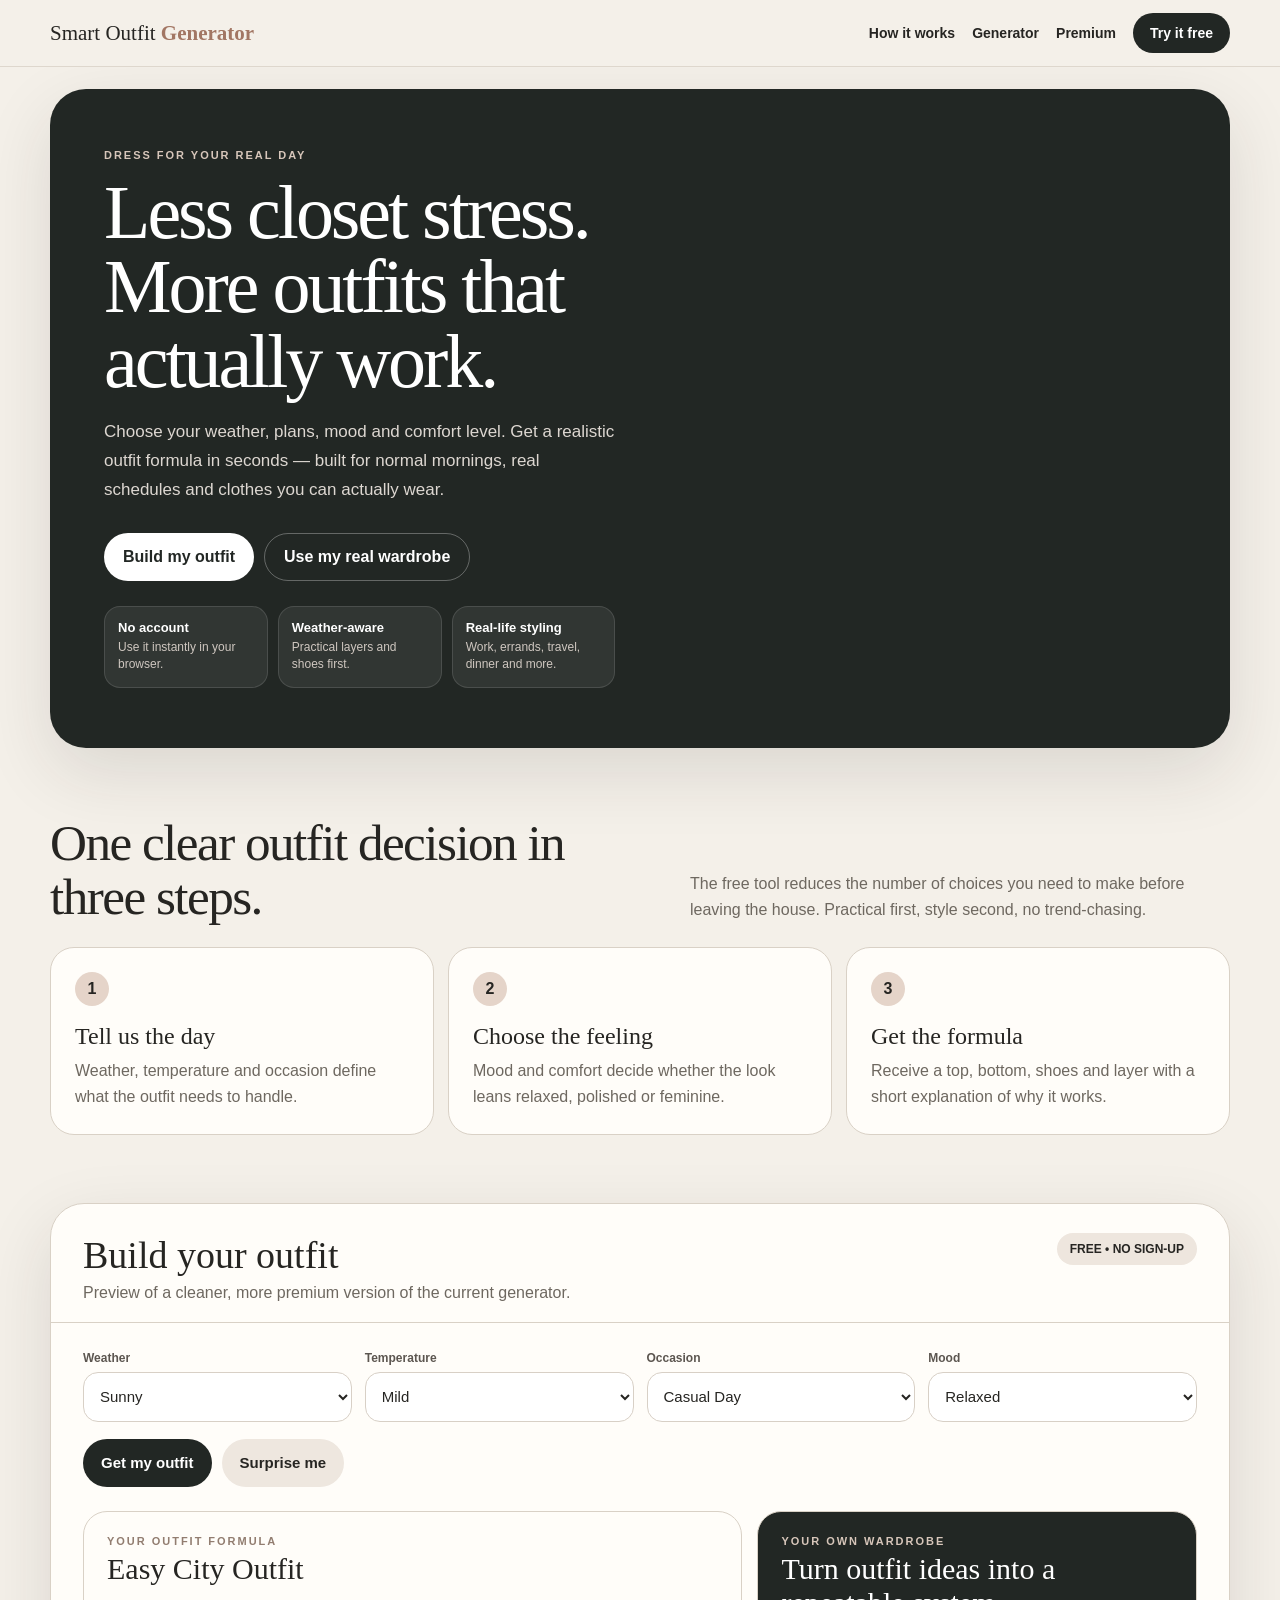
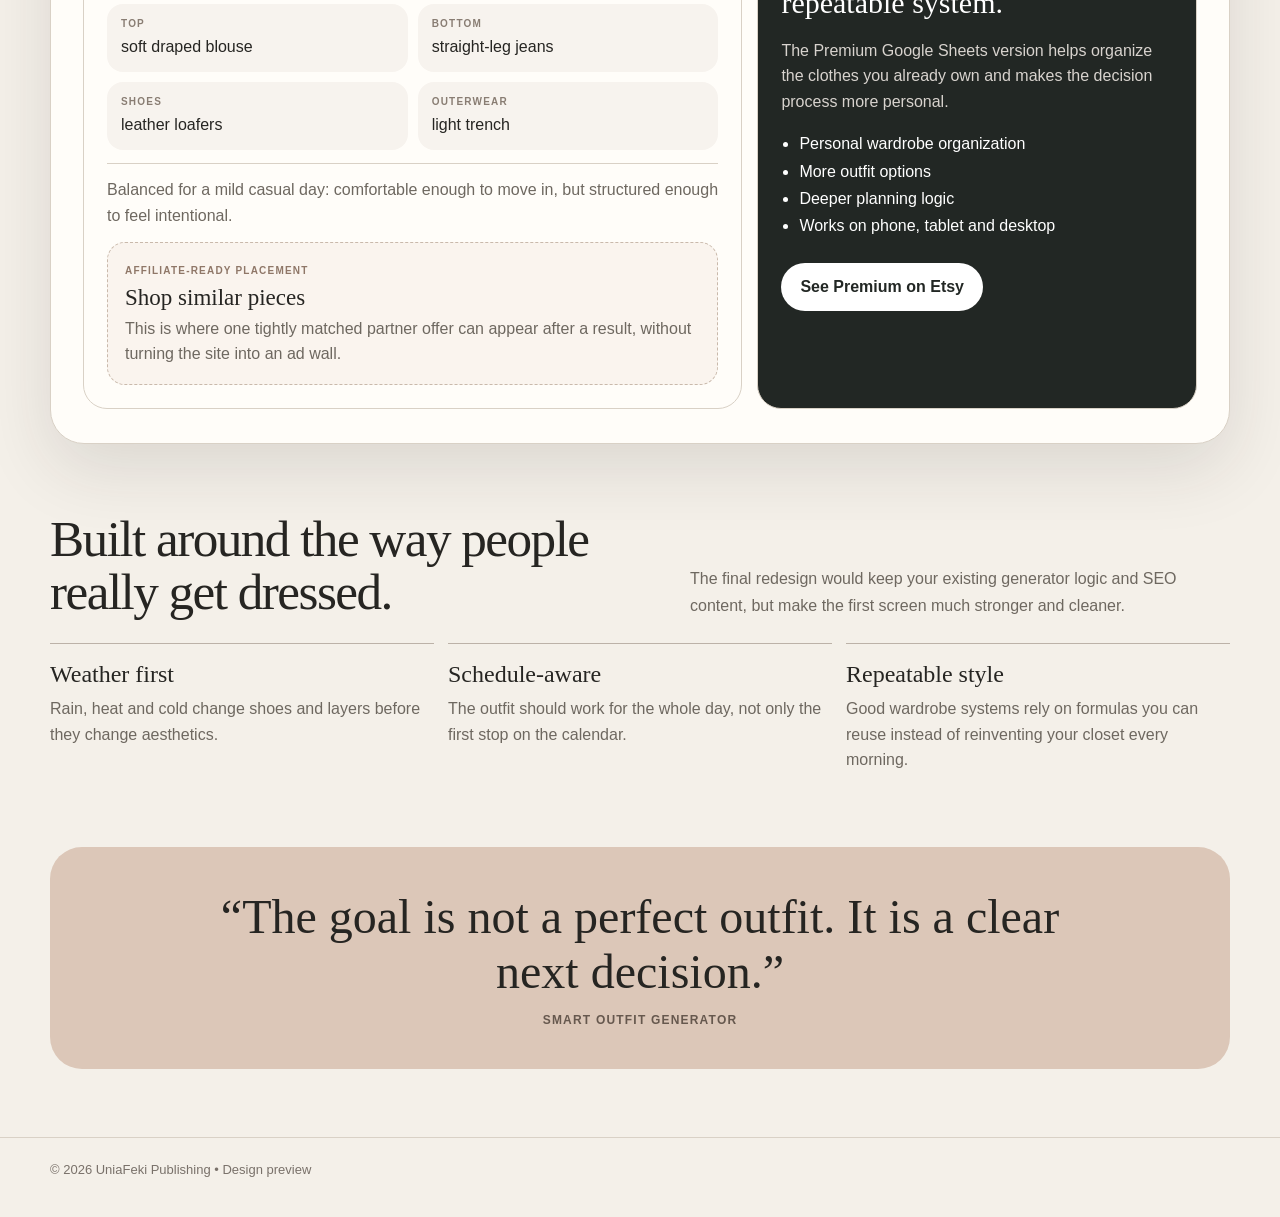
==== commit 030b155b: "Promote premium redesign to live homepage" ====
--- a/index.html
+++ b/index.html
@@ -1,836 +1,24 @@
-<!DOCTYPE html> <html lang="en"> <head> <meta charset="UTF-8" /> <meta name="viewport" content="width=device-width, initial-scale=1.0" /> <title>What Should I Wear Today? Free Outfit Generator for Women</title> <meta name="description" content="Not sure what to wear today? This free outfit generator helps women choose realistic outfits based on weather, mood, occasion, comfort and real-life plans." /> <meta name="author" content="UniaFeki Publishing" /> <meta name="theme-color" content="#7b5568" /> <meta name="robots" content="index, follow" /> <meta property="og:site_name" content="UniaFeki Publishing" /> <meta property="og:title" content="What Should I Wear Today? Free Outfit Generator for Women" /> <meta property="og:description" content="Get realistic outfit ideas based on weather, mood, occasion, comfort and your actual day." /> <meta property="og:type" content="website" /> <link rel="icon" type="image/png" href="favicon.png" /> <!-- Google AdSense Auto Ads --> <script async src="https://pagead2.googlesyndication.com/pagead/js/adsbygoogle.js?client=ca-pub-6560091199416357" crossorigin="anonymous"></script> <script type="application/ld+json"> { "@context": "https://schema.org", "@graph": [ { "@type": "SoftwareApplication", "name": "Smart Outfit Generator", "applicationCategory": "LifestyleApplication", "operatingSystem": "Web", "description": "A free rule-based outfit generator for women that suggests what to wear based on weather, temperature, mood, occasion, comfort, effort, environment and style direction.", "offers": { "@type": "Offer", "price": "0", "priceCurrency": "USD" }, "publisher": { "@type": "Organization", "name": "UniaFeki Publishing" } }, { "@type": "Organization", "name": "UniaFeki Publishing" }, { "@type": "FAQPage", "mainEntity": [ { "@type": "Question", "name": "Is this outfit generator free?", "acceptedAnswer": { "@type": "Answer", "text": "Yes. The outfit generator is free to use directly on this website without creating an account." } }, { "@type": "Question", "name": "Does this outfit generator use AI?", "acceptedAnswer": { "@type": "Answer", "text": "No. It uses a rule-based styling system that combines weather, temperature, occasion, mood, comfort, effort, environment and style direction." } }, { "@type": "Question", "name": "Why do I always overthink outfits before leaving?", "acceptedAnswer": { "@type": "Answer", "text": "Outfits can feel difficult because weather, schedule, comfort and mood all matter at the same time. A simple outfit formula can reduce the number of decisions you have to make in the morning." } }, { "@type": "Question", "name": "What should I wear when the weather is unpredictable?", "acceptedAnswer": { "@type": "Answer", "text": "Choose a flexible base outfit, closed or practical shoes, and a layer you can remove. Avoid fragile shoes or heavy layers unless the forecast clearly calls for them." } }, { "@type": "Question", "name": "What does the premium version add?", "acceptedAnswer": { "@type": "Answer", "text": "Premium adds a Google Sheets outfit decision assistant for organizing your real wardrobe and creating deeper outfit suggestions." } } ] } ] } </script> <style> :root { --bg: #fcf7fa; --card: #ffffff; --soft: #fff4f8; --soft-2: #f8edf3; --text: #513944; --muted: #7d6672; --primary: #7b5568; --primary-dark: #684455; --line: #eadbe3; --line-strong: #d8bdca; --shadow: 0 18px 46px rgba(80, 52, 66, 0.09); --radius: 24px; --max: 1180px; } * { box-sizing: border-box; } html { scroll-behavior: smooth; } body { margin: 0; font-family: Inter, Arial, Helvetica, sans-serif; color: var(--text); background: radial-gradient(circle at top left, rgba(255, 225, 239, .65), transparent 34%), linear-gradient(180deg, #fbf6f8 0%, #f9eff4 26%, #fcf7fa 68%, #ffffff 100%); } a { color: inherit; text-decoration: none; } .wrap { width: min(var(--max), calc(100% - 32px)); margin: 0 auto; padding: 18px 0 56px; } .hero { overflow: hidden; border-radius: 34px; padding: 42px 34px; background: linear-gradient(rgba(255,249,252,.86), rgba(255,249,252,.96)), url("https://images.unsplash.com/photo-1483985988355-763728e1935b?auto=format&fit=crop&w=1600&q=78") center/cover no-repeat; border: 1px solid rgba(255,255,255,.74); box-shadow: var(--shadow); text-align: center; } .eyebrow { display: inline-flex; margin-bottom: 12px; color: #9c7589; font-size: 12px; font-weight: 900; letter-spacing: .18em; text-transform: uppercase; } h1 { margin: 0; color: var(--primary); font-size: clamp(40px, 5vw, 68px); line-height: 1.04; letter-spacing: -.04em; } .hero p { max-width: 860px; margin: 16px auto 0; color: #69515d; font-size: 18px; line-height: 1.58; } .hero-pills { display: flex; justify-content: center; flex-wrap: wrap; gap: 10px; margin-top: 22px; } .pill { border: 1px solid var(--line); background: rgba(255,255,255,.78); border-radius: 999px; padding: 10px 14px; color: #775869; font-size: 13px; font-weight: 800; } .intro-grid { margin-top: 22px; display: grid; grid-template-columns: minmax(0, 1.25fr) minmax(280px, .75fr); gap: 18px; } .panel, .app-card, .topic-card, .seo-block, .faq, .legal-note, .utility-section { background: var(--card); border: 1px solid var(--line); border-radius: var(--radius); box-shadow: var(--shadow); } .panel { padding: 24px; } .panel h2, .panel h3, .seo-block h2, .faq h2, .utility-section h2 { margin: 0 0 10px; color: var(--primary); letter-spacing: -.025em; line-height: 1.12; } .panel h2, .seo-block h2, .faq h2, .utility-section h2 { font-size: clamp(26px, 3vw, 38px); } .panel h3 { font-size: 24px; } .panel p, .seo-block p, .legal-note p, .utility-section p { margin: 0; color: var(--muted); line-height: 1.72; font-size: 16px; } .utility-section p + p { margin-top: 14px; } .utility-section { margin-top: 22px; padding: 28px; } .section-kicker { color: #a27d90; font-size: 11px; font-weight: 900; letter-spacing: .16em; text-transform: uppercase; margin-bottom: 8px; } .article-body { max-width: 930px; } .article-body h3 { color: var(--primary); font-size: 23px; line-height: 1.18; margin: 28px 0 10px; letter-spacing: -.02em; } .toc-card { margin-top: 22px; padding: 20px; background: #fffafc; border: 1px solid var(--line); border-radius: 20px; box-shadow: var(--shadow); } .toc-card h2 { margin: 0; color: var(--primary); font-size: 22px; line-height: 1.15; } .toc-links { display: flex; flex-wrap: wrap; gap: 10px; margin-top: 14px; } .toc-links a { display: inline-flex; padding: 9px 12px; background: #fff; border: 1px solid var(--line); border-radius: 999px; color: var(--primary); font-size: 13px; font-weight: 900; } .example-grid, .season-grid, .situation-grid { display: grid; grid-template-columns: repeat(2, minmax(0, 1fr)); gap: 14px; margin-top: 18px; } .example-card, .season-card, .situation-card { background: #fffafc; border: 1px solid var(--line); border-radius: 20px; padding: 20px; } .example-card h3, .season-card h3, .situation-card h3 { margin: 0 0 10px; color: var(--primary); font-size: 21px; line-height: 1.18; letter-spacing: -.02em; } .example-meta { display: flex; flex-wrap: wrap; gap: 8px; margin-bottom: 12px; } .meta-chip { display: inline-flex; border: 1px solid var(--line); background: #fff; color: #826174; border-radius: 999px; padding: 6px 9px; font-size: 12px; font-weight: 800; } .mini-list { display: grid; gap: 10px; margin-top: 14px; color: #624b57; font-size: 15px; line-height: 1.55; } .app-card { margin-top: 22px; overflow: hidden; border-radius: 30px; } .app-head { display: flex; justify-content: space-between; align-items: flex-start; gap: 18px; padding: 26px 26px 12px; background: rgba(255,255,255,.88); } .app-head h2 { margin: 0 0 8px; color: var(--primary); font-size: 36px; line-height: 1.08; letter-spacing: -.025em; } .app-head p { margin: 0; max-width: 790px; color: var(--muted); line-height: 1.6; font-size: 15px; } .badge { flex: 0 0 auto; padding: 10px 14px; border-radius: 16px; background: var(--soft-2); color: #8a6678; border: 1px solid var(--line); font-size: 13px; font-weight: 900; white-space: nowrap; } .app-body { padding: 22px 26px 26px; background: linear-gradient(180deg, #fffdfd 0%, #fdf8fb 100%); } .form-grid { display: grid; grid-template-columns: repeat(4, minmax(0, 1fr)); gap: 14px; } .field.full { grid-column: 1 / -1; } .field.half { grid-column: span 2; } label { display: block; margin: 0 0 7px; color: #846374; font-size: 13px; font-weight: 900; } input, select { width: 100%; min-height: 50px; border: 1.5px solid #dfc9d4; border-radius: 16px; padding: 12px 14px; background: #fff; color: var(--text); font-size: 16px; outline: none; box-shadow: 0 3px 12px rgba(123,85,104,.04); } input:focus, select:focus { border-color: #b98da1; box-shadow: 0 0 0 4px rgba(185,141,161,.16); } .actions { display: flex; flex-wrap: wrap; gap: 10px; margin-top: 18px; } .btn { appearance: none; border: 0; cursor: pointer; border-radius: 16px; padding: 13px 18px; min-height: 48px; font-size: 16px; font-weight: 900; transition: transform .12s ease, background .15s ease, border-color .15s ease, opacity .2s ease; } .btn:hover { transform: translateY(-1px); } .btn-primary { background: var(--primary); color: #fff; } .btn-primary:hover { background: var(--primary-dark); } .btn-outline { background: #fff; color: var(--primary); border: 1px solid var(--line-strong); } .btn-soft { background: var(--soft-2); color: var(--primary); border: 1px solid var(--line); } .result-grid { margin-top: 24px; display: grid; grid-template-columns: minmax(0, 1.15fr) minmax(280px, .85fr); gap: 18px; align-items: start; } .result-card, .side-card { background: #fcf7fa; border: 1px solid var(--line); border-radius: 24px; padding: 22px; } .result-top { margin-bottom: 16px; } .small-tag { margin-bottom: 6px; color: #a27d90; font-size: 11px; font-weight: 900; letter-spacing: .16em; text-transform: uppercase; } .result-title { margin: 0; color: var(--primary); font-size: 34px; line-height: 1.08; letter-spacing: -.025em; } .score-row { display: flex; gap: 8px; flex-wrap: wrap; margin-top: 10px; } .score { background: #fff; border: 1px solid var(--line); border-radius: 999px; padding: 7px 10px; color: #876476; font-size: 12px; font-weight: 900; } .parts { display: grid; grid-template-columns: repeat(2, minmax(0, 1fr)); gap: 12px; } .part, .wide, .why, .upgrade-inline { background: #fff; border: 1px solid #eee1e8; border-radius: 18px; padding: 15px; } .part strong, .wide strong, .upgrade-inline strong { display: block; margin-bottom: 6px; color: #806171; font-size: 13px; font-weight: 900; text-transform: uppercase; letter-spacing: .08em; } .part span, .wide span { color: #513944; font-size: 17px; line-height: 1.48; } .wide, .why, .upgrade-inline { margin-top: 12px; } .why-title { margin-bottom: 8px; color: #a07c90; font-size: 11px; font-weight: 900; letter-spacing: .16em; text-transform: uppercase; } .why p, .upgrade-inline p { margin: 0; color: #5d4854; line-height: 1.65; font-size: 15px; } .why p + p { margin-top: 10px; color: var(--primary); font-style: italic; } .micro-actions { display: flex; flex-wrap: wrap; gap: 8px; margin-top: 12px; } .micro-actions .btn { min-height: 42px; padding: 10px 12px; font-size: 14px; } .ad-anchor { margin: 28px 0; min-height: 24px; } .side-stack { display: grid; gap: 14px; } .side-card { background: #fff; } .premium-card { background: linear-gradient(180deg, #fff 0%, #fff2f7 100%); border: 1.5px solid #e6c6d6; } .side-card h3 { margin: 0 0 10px; color: var(--primary); font-size: 24px; line-height: 1.12; letter-spacing: -.02em; } .side-card p { margin: 0; color: var(--muted); line-height: 1.65; font-size: 15px; } .check-list { display: grid; gap: 9px; margin-top: 12px; color: #624b57; line-height: 1.55; font-size: 15px; } .content-grid, .weather-grid { margin-top: 22px; display: grid; grid-template-columns: repeat(3, minmax(0, 1fr)); gap: 14px; } .topic-card { padding: 20px; } .topic-card h3 { margin: 0 0 9px; color: var(--primary); font-size: 20px; line-height: 1.18; } .topic-card p { margin: 0; color: var(--muted); line-height: 1.65; font-size: 15px; } .seo-block, .faq, .legal-note { margin-top: 22px; padding: 24px; } .seo-block p + p { margin-top: 12px; } details { border-top: 1px solid var(--line); padding: 14px 0; } details:first-of-type { border-top: 0; padding-top: 0; } summary { cursor: pointer; list-style: none; color: var(--primary); font-size: 16px; font-weight: 900; line-height: 1.4; } summary::-webkit-details-marker { display: none; } details p { margin: 9px 0 0; color: var(--muted); line-height: 1.65; font-size: 15px; } footer { margin-top: 26px; padding-top: 22px; border-top: 1px solid #efe1e8; color: #7d6974; font-size: 14px; } .footer-top { display: flex; justify-content: space-between; gap: 18px; align-items: center; flex-wrap: wrap; } .footer-links { display: flex; gap: 18px; flex-wrap: wrap; font-weight: 800; color: var(--primary); } .copyright { margin-top: 12px; color: #a58f9b; font-size: 12px; } .modal { position: fixed; inset: 0; z-index: 40; display: none; align-items: center; justify-content: center; padding: 18px; background: rgba(60,43,53,.52); } .modal.show { display: flex; } .modal-box { width: min(760px, 100%); max-height: 88vh; overflow: auto; background: #fff; border: 1px solid var(--line); border-radius: 24px; box-shadow: var(--shadow); padding: 24px; } .modal-head { display: flex; justify-content: space-between; gap: 14px; align-items: flex-start; margin-bottom: 16px; } .modal-head h3 { margin: 0 0 6px; color: var(--primary); font-size: 28px; } .modal-head p { margin: 0; color: var(--muted); line-height: 1.6; } .close-btn { cursor: pointer; border: 1px solid var(--line); background: var(--soft-2); color: var(--primary); border-radius: 12px; padding: 9px 11px; font-weight: 900; } .premium-list { display: grid; gap: 10px; margin-bottom: 16px; } .premium-item { border: 1px solid var(--line); border-radius: 16px; padding: 13px 14px; color: #5c4652; line-height: 1.55; background: #fff; } .premium-item.em { background: #faf3f6; color: var(--primary); font-weight: 900; } .preview { margin-top: 18px; text-align: center; } .preview img { width: 100%; max-width: 100%; border-radius: 18px; border: 1px solid rgba(140,110,120,.14); box-shadow: 0 12px 30px rgba(0,0,0,.08); } .preview p { margin: 9px 0 0; color: #8a6879; font-size: 13px; } .legal-block h4 { margin: 18px 0 8px; color: var(--primary); font-size: 17px; } .legal-block h4:first-child { margin-top: 0; } .legal-block p { color: var(--muted); line-height: 1.72; font-size: 15px; } .floating-generate { position: fixed; right: 22px; bottom: 22px; z-index: 30; opacity: 0; pointer-events: none; transform: translateY(10px); transition: opacity .24s ease, transform .24s ease; background: rgba(255,255,255,.94); color: var(--primary); border: 1px solid var(--line-strong); box-shadow: 0 14px 38px rgba(80, 52, 66, .16); border-radius: 999px; padding: 12px 16px; font-size: 14px; font-weight: 900; cursor: pointer; backdrop-filter: blur(8px); } .floating-generate.show { opacity: 1; pointer-events: auto; transform: translateY(0); } @media (max-width: 980px) { .intro-grid, .result-grid, .content-grid, .weather-grid, .example-grid, .season-grid, .situation-grid { grid-template-columns: 1fr; } .form-grid { grid-template-columns: repeat(2, minmax(0, 1fr)); } } @media (max-width: 680px) { .wrap { width: min(100% - 24px, var(--max)); padding-top: 12px; } .hero { padding: 24px 16px; border-radius: 22px; } .eyebrow { font-size: 10px; margin-bottom: 8px; } h1 { font-size: clamp(30px, 9vw, 38px); line-height: 1.08; } .hero p { margin-top: 10px; font-size: 15px; line-height: 1.55; } .hero-pills { gap: 8px; margin-top: 14px; } .pill { font-size: 12px; padding: 8px 10px; } .panel, .seo-block, .faq, .legal-note, .utility-section { padding: 18px; border-radius: 20px; } .panel h2, .seo-block h2, .faq h2, .utility-section h2 { font-size: 24px; } .article-body h3 { font-size: 20px; margin-top: 22px; } .app-card { border-radius: 22px; } .app-head { display: block; padding: 18px 18px 8px; } .app-head h2 { font-size: 23px; } .app-head p { font-size: 14px; } .badge { display: inline-flex; margin-top: 12px; font-size: 11px; padding: 8px 10px; } .app-body { padding: 16px 18px 20px; } .form-grid { grid-template-columns: 1fr; gap: 12px; } .field.full, .field.half { grid-column: auto; } input, select { min-height: 50px; font-size: 16px; border-radius: 14px; box-shadow: none; } .actions { display: grid; grid-template-columns: 1fr; } .btn { width: 100%; font-size: 16px; border-radius: 14px; } .result-card, .side-card { padding: 16px; border-radius: 18px; } .result-title { font-size: 24px; } .parts { grid-template-columns: 1fr; } .part span, .wide span { font-size: 15px; } .micro-actions { display: grid; grid-template-columns: 1fr; } .topic-card, .example-card, .season-card, .situation-card { padding: 18px; border-radius: 18px; } .floating-generate { left: 18px; right: 18px; bottom: 16px; text-align: center; } .footer-top { display: block; } .footer-links { margin-top: 14px; } .modal { padding: 12px; } .modal-box { max-height: 90vh; border-radius: 20px; padding: 18px; } .modal-head h3 { font-size: 22px; } } </style> </head> <body> <div class="wrap"> <header class="hero"> <div class="eyebrow">Smart Outfit Generator</div> <h1>What Should I Wear Today?</h1> <p> Standing in front of your closet again? Choose the weather, your plans and how you want to feel today — then get a realistic outfit idea you can actually use. </p> <div class="hero-pills" aria-label="Popular outfit searches"> <span class="pill">Weather-based outfits</span> <span class="pill">Real morning decisions</span> <span class="pill">Work, errands, travel & dinner</span> </div> </header>
-<section class="intro-grid" aria-label="Outfit generator introduction">
-  <div class="panel">
-    <h2>Free Outfit Generator Based on Weather, Mood and Occasion</h2>
-    <p>
-      This free outfit planner helps when your closet is full but nothing feels obvious. Choose your real-life situation — rain, heat, work, coffee, errands, travel, dinner or a busy weekend — and get an outfit suggestion that respects comfort, weather and the clothes most women already reach for.
-    </p>
-  </div>
-
-  <div class="panel">
-    <h3>Made for normal mornings</h3>
-    <div class="mini-list">
-      <div>✓ No account needed</div>
-      <div>✓ No wardrobe setup required</div>
-      <div>✓ Works on phone, tablet and desktop</div>
-      <div>✓ Premium adds your real wardrobe later</div>
-    </div>
-  </div>
-</section>
-
-<main id="main-content">
-  <section class="app-card" id="outfit-generator" aria-label="Free outfit generator">
-    <div class="app-head">
-      <div>
-        <h2>Build Your Outfit</h2>
-        <p>
-          Pick the kind of day you are actually having. The generator connects weather, temperature, occasion, mood and comfort so the result feels wearable — not like a random outfit board.
-        </p>
-      </div>
-      <div class="badge">Free Demo • No App</div>
-    </div>
-
-    <div class="app-body">
-      <div class="form-grid">
-        <div class="field full">
-          <label for="name">Your name (optional)</label>
-          <input id="name" type="text" placeholder="Emma" autocomplete="name" />
-        </div>
-
-        <div class="field">
-          <label for="weather">Weather</label>
-          <select id="weather"></select>
-        </div>
-
-        <div class="field">
-          <label for="temperature">Temperature</label>
-          <select id="temperature"></select>
-        </div>
-
-        <div class="field">
-          <label for="occasion">Occasion</label>
-          <select id="occasion"></select>
-        </div>
-
-        <div class="field">
-          <label for="mood">Mood</label>
-          <select id="mood"></select>
-        </div>
-
-        <div class="field">
-          <label for="comfort">Comfort level</label>
-          <select id="comfort"></select>
-        </div>
-
-        <div class="field">
-          <label for="effort">Effort level</label>
-          <select id="effort"></select>
-        </div>
-
-        <div class="field half">
-          <label for="environment">Environment</label>
-          <select id="environment"></select>
-        </div>
-
-        <div class="field half">
-          <label for="styleDirection">Style direction</label>
-          <select id="styleDirection"></select>
-        </div>
-      </div>
-
-      <div class="actions">
-        <button class="btn btn-primary" id="generateBtn">👗 Get an Outfit Idea</button>
-        <button class="btn btn-outline" id="surpriseBtn">✨ Surprise Me</button>
-        <button class="btn btn-outline" id="againBtn">🔄 Try Another Outfit</button>
-      </div>
-
-      <div class="result-grid">
-        <div class="result-card">
-          <div class="result-top">
-            <div class="small-tag">Outfit Result</div>
-            <h3 class="result-title" id="resultTitle">Today’s Outfit</h3>
-            <div class="score-row">
-              <span class="score" id="styleScore">Style Score: 92%</span>
-              <span class="score" id="comfortScore">Comfort: 88%</span>
-              <span class="score" id="weatherScore">Weather Match: 94%</span>
-            </div>
-          </div>
-
-          <div class="parts">
-            <div class="part"><strong>Top</strong><span id="topResult"></span></div>
-            <div class="part"><strong>Bottom</strong><span id="bottomResult"></span></div>
-            <div class="part"><strong>Shoes</strong><span id="shoesResult"></span></div>
-            <div class="part"><strong>Outerwear</strong><span id="outerwearResult"></span></div>
-          </div>
-
-          <div class="wide">
-            <strong>Small styling note</strong>
-            <span id="stylingResult"></span>
-          </div>
-
-          <div class="wide">
-            <strong>If you want to adjust it</strong>
-            <span id="alternativeResult"></span>
-          </div>
-
-          <div class="why">
-            <div class="why-title">Why this works</div>
-            <p id="whyResult"></p>
-            <p id="noteResult"></p>
-          </div>
-
-          <div class="micro-actions">
-            <button class="btn btn-soft" data-refine="softer">Make it softer</button>
-            <button class="btn btn-soft" data-refine="polished">Make it more put together</button>
-            <button class="btn btn-soft" data-refine="comfortable">Make it easier to wear</button>
-          </div>
-
-          <div class="ad-anchor" aria-hidden="true">
-            <!-- Future manual AdSense unit can be placed here after approval. -->
-          </div>
-
-          <div class="upgrade-inline">
-            <strong>Want this logic with your real wardrobe?</strong>
-            <p>
-              The free generator gives you instant outfit ideas. Premium helps you use the same decision system with clothes you already own.
-            </p>
-            <div style="margin-top:12px;">
-              <button class="btn btn-primary" id="premiumInlineBtn">See Premium Details</button>
-            </div>
-          </div>
-        </div>
-
-        <aside class="side-stack" aria-label="Premium and benefits">
-          <div class="side-card premium-card">
-            <h3>✨ Use This With Your Real Wardrobe</h3>
-            <p>
-              You just got an outfit idea. Premium is for when you want this kind of logic connected to the clothes already hanging in your closet.
-            </p>
-            <div class="check-list">
-              <div>✔ Plan outfits from your own wardrobe</div>
-              <div>✔ Get more outfit options without starting over</div>
-              <div>✔ Reduce morning outfit stress</div>
-              <div>✔ Works inside simple Google Sheets</div>
-            </div>
-            <div style="margin-top:16px;">
-              <button class="btn btn-primary" id="premiumBtn">See How It Works</button>
-            </div>
-          </div>
-
-          <div class="side-card">
-            <h3>✨ Why Women Use It</h3>
-            <div class="check-list">
-              <div>✨ Spend less time trying things on</div>
-              <div>✨ Stop overthinking before leaving</div>
-              <div>✨ Dress for weather and real plans</div>
-              <div>✨ Reuse basics in a smarter way</div>
-              <div>✨ Get ideas without installing an app</div>
-            </div>
-          </div>
-        </aside>
-      </div>
-    </div>
-  </section>
+<!DOCTYPE html>
+<html lang="en">
+<head>
+<meta charset="UTF-8" />
+<meta name="viewport" content="width=device-width, initial-scale=1.0" />
+<meta name="robots" content="noindex,nofollow" />
+<title>Smart Outfit Generator — Design Preview</title>
+<style>
+:root{--bg:#f4f0e9;--card:#fffdf9;--ink:#262522;--muted:#6e6860;--line:#d9d1c6;--accent:#a27663;--dark:#222724;--shadow:0 24px 70px rgba(44,37,31,.12)}*{box-sizing:border-box}html{scroll-behavior:smooth}body{margin:0;background:var(--bg);color:var(--ink);font-family:Inter,-apple-system,BlinkMacSystemFont,"Segoe UI",sans-serif}.shell{width:min(1180px,calc(100% - 28px));margin:auto}.top{position:sticky;top:0;z-index:20;background:rgba(244,240,233,.9);backdrop-filter:blur(12px);border-bottom:1px solid rgba(217,209,198,.8)}.topin{height:66px;display:flex;justify-content:space-between;align-items:center;gap:14px}.brand{font:500 21px Georgia,serif}.brand b{color:var(--accent)}.nav{display:flex;gap:17px;align-items:center;font-size:14px;font-weight:750}.nav a{color:inherit;text-decoration:none}.pillbtn{background:var(--dark);color:#fff!important;border-radius:999px;padding:12px 17px}.hero{margin-top:22px;display:grid;grid-template-columns:1.05fr .95fr;min-height:540px;border-radius:36px;overflow:hidden;background:var(--dark);box-shadow:var(--shadow)}.herocopy{padding:60px 54px;display:flex;flex-direction:column;justify-content:center;color:#fff}.eyebrow{text-transform:uppercase;letter-spacing:.18em;font-size:11px;font-weight:900;color:#d7c6ba}.hero h1{font:500 clamp(46px,6vw,76px)/.98 Georgia,serif;letter-spacing:-.04em;margin:14px 0 20px}.hero p{font-size:17px;line-height:1.7;color:#ddd7d1;max-width:570px;margin:0 0 28px}.actions{display:flex;gap:10px;flex-wrap:wrap}.light{display:inline-flex;align-items:center;justify-content:center;min-height:48px;padding:0 19px;background:#fff;color:var(--dark);border-radius:999px;text-decoration:none;font-weight:900}.outline{display:inline-flex;align-items:center;justify-content:center;min-height:48px;padding:0 19px;border:1px solid rgba(255,255,255,.3);color:#fff;border-radius:999px;text-decoration:none;font-weight:850}.photo{background:url('https://images.unsplash.com/photo-1483985988355-763728e1935b?auto=format&fit=crop&w=1400&q=82') center/cover;position:relative}.photo:after{content:"";position:absolute;inset:0;background:linear-gradient(90deg,rgba(34,39,36,.32),transparent 45%)}.trust{display:grid;grid-template-columns:repeat(3,1fr);gap:10px;margin-top:25px}.trust div{background:rgba(255,255,255,.07);border:1px solid rgba(255,255,255,.12);border-radius:16px;padding:13px}.trust strong{display:block;font-size:13px}.trust span{display:block;margin-top:4px;color:#cfc7c0;font-size:12px;line-height:1.45}.section{padding:68px 0}.sectionhead{display:flex;justify-content:space-between;gap:24px;align-items:end;margin-bottom:24px}.sectionhead h2{margin:0;font:500 clamp(34px,4vw,52px)/1.05 Georgia,serif;letter-spacing:-.03em}.sectionhead p{margin:0;max-width:540px;line-height:1.65;color:var(--muted)}.steps{display:grid;grid-template-columns:repeat(3,1fr);gap:14px}.step{background:var(--card);border:1px solid var(--line);border-radius:24px;padding:24px}.num{width:34px;height:34px;display:grid;place-items:center;border-radius:50%;background:#e5d4c9;font-weight:900;margin-bottom:17px}.step h3{font:500 24px Georgia,serif;margin:0 0 8px}.step p{margin:0;color:var(--muted);line-height:1.6}.generator{background:var(--card);border:1px solid var(--line);border-radius:34px;box-shadow:var(--shadow);overflow:hidden}.gentop{padding:29px 32px 20px;border-bottom:1px solid var(--line);display:flex;justify-content:space-between;gap:18px}.gentop h2{font:500 38px Georgia,serif;margin:0 0 7px}.gentop p{margin:0;color:var(--muted)}.badge{height:max-content;background:#eee6de;border-radius:999px;padding:9px 13px;font-size:12px;font-weight:900}.genbody{padding:28px 32px 34px}.form{display:grid;grid-template-columns:repeat(4,1fr);gap:13px}label{display:block;font-size:12px;font-weight:900;margin-bottom:7px;color:#5c5650}select{width:100%;min-height:50px;border:1px solid #d8d0c6;border-radius:15px;background:#fff;padding:0 12px;font-size:15px;color:var(--ink)}button{cursor:pointer}.buttons{display:flex;gap:10px;flex-wrap:wrap;margin-top:17px}.btn{border:0;border-radius:999px;min-height:48px;padding:0 18px;font-weight:900;font-size:15px}.primary{background:var(--dark);color:#fff}.soft{background:#eee7df;color:var(--ink)}.resultgrid{display:grid;grid-template-columns:1.2fr .8fr;gap:15px;margin-top:24px}.result,.premium{border:1px solid var(--line);border-radius:24px;padding:23px}.result h3,.premium h3{font:500 30px Georgia,serif;margin:5px 0 18px}.pieces{display:grid;grid-template-columns:1fr 1fr;gap:10px}.piece{background:#f7f3ee;border-radius:16px;padding:14px}.piece small{display:block;font-size:10px;font-weight:900;letter-spacing:.12em;text-transform:uppercase;color:#897d73;margin-bottom:6px}.piece span{line-height:1.45}.why{margin-top:13px;padding-top:13px;border-top:1px solid var(--line);color:var(--muted);line-height:1.6}.affiliate{margin-top:14px;padding:17px;border:1px dashed #c9b9ab;border-radius:18px;background:#faf4ee}.affiliate small{font-size:10px;font-weight:900;letter-spacing:.12em;text-transform:uppercase;color:#8f7768}.affiliate h4{font:500 23px Georgia,serif;margin:7px 0 6px}.affiliate p{margin:0;color:var(--muted);line-height:1.55}.premium{background:var(--dark);color:#fff}.premium p{color:#d8d3ce;line-height:1.6}.premium ul{padding-left:18px;line-height:1.7}.premium .light{margin-top:8px}.featuregrid{display:grid;grid-template-columns:repeat(3,1fr);gap:14px}.feature{border-top:1px solid #bcb2a8;padding-top:17px}.feature h3{font:500 24px Georgia,serif;margin:0 0 8px}.feature p{margin:0;color:var(--muted);line-height:1.6}.quote{margin:6px 0 68px;padding:42px;background:#dcc7b8;border-radius:32px;text-align:center}.quote p{max-width:850px;margin:auto;font:500 clamp(30px,4vw,48px)/1.15 Georgia,serif}.quote span{display:block;margin-top:14px;font-size:12px;font-weight:900;letter-spacing:.1em;color:#66584e}footer{border-top:1px solid var(--line);padding:24px 0 40px;color:#79716a;font-size:13px}@media(max-width:900px){.hero{grid-template-columns:1fr}.photo{min-height:300px}.form{grid-template-columns:repeat(2,1fr)}.resultgrid,.steps,.featuregrid{grid-template-columns:1fr}.sectionhead{display:block}.sectionhead p{margin-top:10px}}@media(max-width:620px){.shell{width:min(100% - 18px,1180px)}.nav a:not(.pillbtn){display:none}.hero{border-radius:24px}.herocopy{padding:34px 21px}.hero h1{font-size:42px}.photo{min-height:230px}.trust{grid-template-columns:1fr}.section{padding:46px 0}.gentop{display:block;padding:22px 19px 16px}.gentop h2{font-size:30px}.badge{display:inline-block;margin-top:12px}.genbody{padding:19px}.form,.pieces{grid-template-columns:1fr}.quote{padding:30px 18px;border-radius:24px}}
+</style>
+</head>
+<body>
+<div class="top"><div class="shell topin"><div class="brand">Smart Outfit <b>Generator</b></div><nav class="nav"><a href="#how">How it works</a><a href="#generator">Generator</a><a href="https://uniafekipublishing.etsy.com/listing/4486634808" target="_blank" rel="noopener">Premium</a><a class="pillbtn" href="#generator">Try it free</a></nav></div></div>
+<main class="shell">
+<section class="hero"><div class="herocopy"><div class="eyebrow">Dress for your real day</div><h1>Less closet stress. More outfits that actually work.</h1><p>Choose your weather, plans, mood and comfort level. Get a realistic outfit formula in seconds — built for normal mornings, real schedules and clothes you can actually wear.</p><div class="actions"><a class="light" href="#generator">Build my outfit</a><a class="outline" href="https://uniafekipublishing.etsy.com/listing/4486634808" target="_blank" rel="noopener">Use my real wardrobe</a></div><div class="trust"><div><strong>No account</strong><span>Use it instantly in your browser.</span></div><div><strong>Weather-aware</strong><span>Practical layers and shoes first.</span></div><div><strong>Real-life styling</strong><span>Work, errands, travel, dinner and more.</span></div></div></div><div class="photo" aria-label="Fashion wardrobe photography"></div></section>
+<section class="section" id="how"><div class="sectionhead"><h2>One clear outfit decision in three steps.</h2><p>The free tool reduces the number of choices you need to make before leaving the house. Practical first, style second, no trend-chasing.</p></div><div class="steps"><article class="step"><div class="num">1</div><h3>Tell us the day</h3><p>Weather, temperature and occasion define what the outfit needs to handle.</p></article><article class="step"><div class="num">2</div><h3>Choose the feeling</h3><p>Mood and comfort decide whether the look leans relaxed, polished or feminine.</p></article><article class="step"><div class="num">3</div><h3>Get the formula</h3><p>Receive a top, bottom, shoes and layer with a short explanation of why it works.</p></article></div></section>
+<section class="generator" id="generator"><div class="gentop"><div><h2>Build your outfit</h2><p>Preview of a cleaner, more premium version of the current generator.</p></div><div class="badge">FREE • NO SIGN-UP</div></div><div class="genbody"><div class="form"><div><label>Weather</label><select id="weather"><option>Sunny</option><option>Cloudy</option><option>Rainy</option><option>Windy</option><option>Snowy</option></select></div><div><label>Temperature</label><select id="temp"><option>Mild</option><option>Hot</option><option>Warm</option><option>Cool</option><option>Cold</option><option>Freezing</option></select></div><div><label>Occasion</label><select id="occasion"><option>Casual Day</option><option>Work</option><option>Coffee Meeting</option><option>Date Night</option><option>Dinner</option><option>Travel Day</option></select></div><div><label>Mood</label><select id="mood"><option>Relaxed</option><option>Confident</option><option>Feminine</option><option>Minimalist</option><option>Elegant</option></select></div></div><div class="buttons"><button class="btn primary" id="go">Get my outfit</button><button class="btn soft" id="surprise">Surprise me</button></div><div class="resultgrid"><div class="result"><div class="eyebrow" style="color:#927d70">Your outfit formula</div><h3 id="title">Easy City Outfit</h3><div class="pieces"><div class="piece"><small>Top</small><span id="top">soft draped blouse</span></div><div class="piece"><small>Bottom</small><span id="bottom">straight-leg jeans</span></div><div class="piece"><small>Shoes</small><span id="shoes">leather loafers</span></div><div class="piece"><small>Outerwear</small><span id="outer">light trench</span></div></div><div class="why" id="why">Balanced for a mild casual day: comfortable enough to move in, but structured enough to feel intentional.</div><div class="affiliate"><small>Affiliate-ready placement</small><h4>Shop similar pieces</h4><p>This is where one tightly matched partner offer can appear after a result, without turning the site into an ad wall.</p></div></div><aside class="premium"><div class="eyebrow">Your own wardrobe</div><h3>Turn outfit ideas into a repeatable system.</h3><p>The Premium Google Sheets version helps organize the clothes you already own and makes the decision process more personal.</p><ul><li>Personal wardrobe organization</li><li>More outfit options</li><li>Deeper planning logic</li><li>Works on phone, tablet and desktop</li></ul><a class="light" href="https://uniafekipublishing.etsy.com/listing/4486634808" target="_blank" rel="noopener">See Premium on Etsy</a></aside></div></div></section>
+<section class="section"><div class="sectionhead"><h2>Built around the way people really get dressed.</h2><p>The final redesign would keep your existing generator logic and SEO content, but make the first screen much stronger and cleaner.</p></div><div class="featuregrid"><article class="feature"><h3>Weather first</h3><p>Rain, heat and cold change shoes and layers before they change aesthetics.</p></article><article class="feature"><h3>Schedule-aware</h3><p>The outfit should work for the whole day, not only the first stop on the calendar.</p></article><article class="feature"><h3>Repeatable style</h3><p>Good wardrobe systems rely on formulas you can reuse instead of reinventing your closet every morning.</p></article></div></section>
+<section class="quote"><p>“The goal is not a perfect outfit. It is a clear next decision.”</p><span>SMART OUTFIT GENERATOR</span></section>
 </main>
-
-<nav class="toc-card" aria-label="Outfit planning guide sections">
-  <div class="section-kicker">Outfit Planning Guide</div>
-  <h2>More help for real-life outfit decisions</h2>
-  <div class="toc-links">
-    <a href="#why-this-helps">Why it helps</a>
-    <a href="#real-examples">Real examples</a>
-    <a href="#better-outfits">Better outfits</a>
-    <a href="#capsule-wardrobe">Capsule wardrobe</a>
-    <a href="#seasonal-planning">Seasonal planning</a>
-    <a href="#popular-situations">Popular situations</a>
-    <a href="#expanded-faq">Outfit questions</a>
-    <a href="#about-project">About this project</a>
-  </div>
-</nav>
-
-<div class="ad-anchor" aria-hidden="true">
-  <!-- Future manual AdSense unit can be placed here after approval. -->
-</div>
-
-<section class="content-grid" aria-label="Outfit ideas by occasion">
-  <article class="topic-card">
-    <h3>What Should I Wear Today?</h3>
-    <p>Start with the day you actually have: weather, schedule, comfort and mood. The generator turns those signals into a wearable outfit instead of a random fashion idea.</p>
-  </article>
-  <article class="topic-card">
-    <h3>Work Outfit Ideas</h3>
-    <p>For office days, the generator leans toward polished tops, structured layers, trousers, midi skirts, loafers and low heels that still feel realistic for commuting and sitting all day.</p>
-  </article>
-  <article class="topic-card">
-    <h3>Date Night Outfit Ideas</h3>
-    <p>For romantic or confident moods, it suggests softer necklines, sleek skirts, darker denim, elegant flats, slingbacks or heels without making the look feel overdone.</p>
-  </article>
-</section>
-
-<section class="weather-grid" aria-label="Outfit ideas by weather">
-  <article class="topic-card">
-    <h3>Rainy Day Outfits</h3>
-    <p>Rainy weather triggers practical shoes and weather-friendly layers instead of fragile footwear that looks good for five minutes and then becomes a problem on wet sidewalks.</p>
-  </article>
-  <article class="topic-card">
-    <h3>Hot Weather Outfits</h3>
-    <p>Hot days favor breathable tops, lighter silhouettes, fewer layers and shoes that can handle walking, errands and real heat without adding extra heaviness.</p>
-  </article>
-  <article class="topic-card">
-    <h3>Cold Weather Outfits</h3>
-    <p>Cold and freezing temperatures add protective layers, closed shoes and warmer structure so the outfit still works outside, during the commute and in changing indoor temperatures.</p>
-  </article>
-</section>
-
-<section class="seo-block">
-  <h2>How This Outfit Generator Works</h2>
-  <p>
-    The tool starts with your occasion and environment, then adjusts the result with weather, temperature,
-    mood, comfort, effort and style direction. A rainy work outfit, a hot date night outfit and a relaxed weekend outfit should not be treated the same way.
-  </p>
-  <p>
-    It is not an AI chatbot. It is a carefully connected styling logic system built to avoid common outfit conflicts:
-    sandals in snow, heavy coats in hot weather, office looks that feel too casual, or date night outfits that do not match the mood.
-  </p>
-</section>
-
-<section class="seo-block">
-  <h2>What to Wear When You Feel Overwhelmed</h2>
-  <p>
-    Outfit decisions often feel harder when your mood, weather and schedule do not match. Maybe you already tried on two tops, the jeans do not feel right, and now you are watching the clock. This tool gives you a starting point so you can stop staring at your closet and make one clear decision faster.
-  </p>
-  <p>
-    You can keep the suggestion as it is, make it softer, make it more put together, or make it easier to wear. The goal is not perfection. It is a wearable outfit that helps you leave the house feeling a little more prepared.
-  </p>
-</section>
-
-<section class="utility-section" id="why-this-helps">
-  <div class="section-kicker">Everyday styling support</div>
-  <h2>Why This Outfit Generator Helps Real Women</h2>
-  <div class="article-body">
-    <p>
-      Getting dressed is not always a cute little morning ritual. Sometimes it is standing in front of the closet with damp hair, a half-finished coffee, and ten minutes less than you thought you had. You try one top, then another. The first one feels too casual. The second one looks fine, but not with those pants. The shoes are comfortable, but now the whole outfit feels unfinished. Nothing is exactly wrong, but nothing feels easy either.
-    </p>
-    <p>
-      That is the kind of moment this outfit generator is meant for. It is not built around fantasy wardrobes, celebrity closets, or outfits that only work in a photo. It is built around normal clothes, changing weather, laundry reality, office temperatures, errands after work, school drop-offs, coffee meetings, flights, dinners, and the very real wish to look put together without spending half the morning trying things on.
-    </p>
-    <p>
-      Many women do not struggle because they have no clothes. They struggle because too many small decisions arrive at the same time. What is the weather doing? Will the office be cold? Is this too dressed up for a casual day? Are these shoes comfortable enough if there is more walking than expected? Can this outfit handle rain? Does it match the mood, or does it feel like wearing someone else’s day?
-    </p>
-    <p>
-      A useful outfit tool does not need to make dressing complicated. It should reduce the noise. This generator starts with the practical parts: weather, temperature, occasion, mood, comfort, effort and environment. Those are the things that usually decide whether an outfit works in real life. A rainy day needs different shoes than a sunny one. A cold commute needs a real layer. A hot city day needs breathing room. A workday may need polish, but that does not mean the outfit has to feel stiff.
-    </p>
-    <p>
-      Comfort and style also have to meet in the middle. Most women are not choosing between looking good and wearing pajamas. The real choice is more subtle: can I sit comfortably, walk normally, stay warm enough, and still feel like I made an effort? The best everyday outfits usually have one comfortable base, one practical choice, and one detail that makes the look feel intentional. That might be loafers instead of sneakers, a blazer over a soft top, a trench with straight jeans, or a blouse that makes old trousers feel fresh again.
-    </p>
-    <p>
-      This tool also respects the fact that most people repeat clothes. That is normal. Rewearing basics is not a failure of style. It is how real wardrobes work. A good pair of jeans, trousers you reach for often, a cardigan that lives on the chair, a blazer that fixes half your outfits, boots you trust in bad weather — these are the pieces that carry everyday dressing. The generator gives suggestions in categories so you can translate them into what you already own.
-    </p>
-    <p>
-      The point is not to create a perfect outfit every time. The point is to get unstuck. When you have a clear suggestion, you can say, “Okay, I can do something like that,” and move. Maybe you swap the blouse for your closest version. Maybe you choose the more comfortable shoes. Maybe you add a cardigan because the office is always cold by noon. The outfit becomes easier because the first decision has already been made.
-    </p>
-    <p>
-      Real style is not only about looking impressive. It is about feeling ready enough for the day you actually have. If this generator helps you stop overthinking, use clothes you already own, and leave the house with less frustration, it is doing its job.
-    </p>
-  </div>
-</section>
-
-<section class="utility-section" id="real-examples">
-  <div class="section-kicker">Practical outfit scenarios</div>
-  <h2>Real Outfit Examples</h2>
-  <div class="example-grid">
-    <article class="example-card">
-      <h3>Rainy Coffee Meeting</h3>
-      <div class="example-meta">
-        <span class="meta-chip">Rainy</span>
-        <span class="meta-chip">Cool</span>
-        <span class="meta-chip">Coffee Meeting</span>
-        <span class="meta-chip">Polished</span>
-      </div>
-      <p>
-        A rainy coffee meeting outfit could start with a soft wrap blouse, straight-leg dark jeans, sleek ankle boots and a classic trench. This works because the blouse keeps the outfit thoughtful, while the denim makes it relaxed enough for a casual meeting. The ankle boots matter if sidewalks are wet or you have to park farther away than planned. The trench keeps the weather from ruining the look before you even sit down. Add a small bag and simple earrings, and the outfit feels finished without looking like you tried too hard for coffee.
-      </p>
-    </article>
-
-    <article class="example-card">
-      <h3>Hot City Day</h3>
-      <div class="example-meta">
-        <span class="meta-chip">Sunny</span>
-        <span class="meta-chip">Hot</span>
-        <span class="meta-chip">City</span>
-        <span class="meta-chip">Relaxed</span>
-      </div>
-      <p>
-        For a hot city day, a breathable cotton blouse, relaxed linen-style trousers and soft leather flats usually make more sense than tight denim or heavy layers. The outfit stays light but still looks presentable if you stop for lunch, run errands, or end up walking more than expected. A sleeveless shell can also work if the heat is high. The key is to choose pieces that do not cling, pinch, or make you regret leaving the house. Sunglasses, a crossbody bag and small jewelry are enough.
-      </p>
-    </article>
-
-    <article class="example-card">
-      <h3>Cold Office Morning</h3>
-      <div class="example-meta">
-        <span class="meta-chip">Cloudy</span>
-        <span class="meta-chip">Cold</span>
-        <span class="meta-chip">Office</span>
-        <span class="meta-chip">Confident</span>
-      </div>
-      <p>
-        A cold office morning needs a real commute layer, but the outfit should still work once you are indoors. A refined mock-neck knit, tailored ankle trousers, classic loafers and a warm wool-blend coat create a useful balance. The knit is comfortable without looking too casual, and the trousers keep the base outfit work-ready. If the walk from the parking lot is freezing, ankle boots may make more sense than loafers. Once the coat comes off, the outfit still looks clean, simple and professional.
-      </p>
-    </article>
-
-    <article class="example-card">
-      <h3>Relaxed Weekend</h3>
-      <div class="example-meta">
-        <span class="meta-chip">Mild</span>
-        <span class="meta-chip">Weekend</span>
-        <span class="meta-chip">Casual</span>
-        <span class="meta-chip">Comfortable</span>
-      </div>
-      <p>
-        A relaxed weekend outfit can be comfortable without feeling like you gave up. Try a light relaxed knit top, straight jeans, comfortable sneakers and a throw-on cardigan. This works for grocery shopping, coffee, walking around town, or stopping somewhere unexpectedly. The cardigan gives flexibility if the temperature changes, and the sneakers keep the outfit realistic for errands. The look is not complicated, but it has enough shape to feel intentional. It is also easy to repeat with different jeans, a striped tee or a softer knit.
-      </p>
-    </article>
-
-    <article class="example-card">
-      <h3>Date Night</h3>
-      <div class="example-meta">
-        <span class="meta-chip">Mild</span>
-        <span class="meta-chip">Date Night</span>
-        <span class="meta-chip">Romantic</span>
-        <span class="meta-chip">Style First</span>
-      </div>
-      <p>
-        A realistic date night outfit might include a soft satin blouse, slip midi skirt, pointed slingbacks and a tailored blazer. The satin adds softness, while the blazer keeps the outfit from feeling too delicate if the restaurant is chilly or the evening includes walking. Slingbacks can feel elegant without requiring a very high heel. If you know you will be sitting for a long dinner, choose a skirt or trousers that do not need constant adjusting. A small necklace or earrings are enough to finish the look.
-      </p>
-    </article>
-
-    <article class="example-card">
-      <h3>Airport Travel Outfit</h3>
-      <div class="example-meta">
-        <span class="meta-chip">Mixed Weather</span>
-        <span class="meta-chip">Travel Day</span>
-        <span class="meta-chip">Comfort</span>
-        <span class="meta-chip">Easy</span>
-      </div>
-      <p>
-        A good airport outfit has to survive waiting, walking, sitting, temperature changes and carrying things. A soft jersey tee, travel-friendly pants, comfort sneakers and a light cardigan are a strong starting point. The sneakers matter for long terminals, and the cardigan helps when the plane is cold but the arrival city is warmer. Avoid anything that wrinkles badly or pinches after an hour. A tote or crossbody bag keeps the outfit practical. The result looks clean enough to arrive in but comfortable enough for delays.
-      </p>
-    </article>
-
-    <article class="example-card">
-      <h3>Family Dinner</h3>
-      <div class="example-meta">
-        <span class="meta-chip">Cool</span>
-        <span class="meta-chip">Family Event</span>
-        <span class="meta-chip">Soft</span>
-        <span class="meta-chip">Balanced</span>
-      </div>
-      <p>
-        For a family dinner, a soft gathered blouse, comfortable jeans, easy loafers and a relaxed blazer can feel warm, approachable and still put together. The blouse keeps the outfit gentle, while the jeans make it realistic for a home dinner or casual restaurant. Loafers are more polished than sneakers but still comfortable if you are helping in the kitchen, sitting for a long meal, or chasing after kids. The blazer adds structure without making the outfit feel like office wear.
-      </p>
-    </article>
-
-    <article class="example-card">
-      <h3>Minimalist Workday</h3>
-      <div class="example-meta">
-        <span class="meta-chip">Mild</span>
-        <span class="meta-chip">Work</span>
-        <span class="meta-chip">Minimalist</span>
-        <span class="meta-chip">Polished</span>
-      </div>
-      <p>
-        A minimalist workday outfit could be a clean mock-neck top, wide-leg trousers, pointed ballet flats and a soft tailored blazer. The palette can stay simple: ivory, black, taupe, gray, navy or soft brown. This works because each piece has a job. The top is calm, the trousers give shape, the flats keep the outfit wearable, and the blazer handles meetings or a cold office. Minimal styling is strongest when the fit is neat and the accessories are quiet, such as small hoops or a slim watch.
-      </p>
-    </article>
-  </div>
-</section>
-
-<section class="utility-section" id="better-outfits">
-  <div class="section-kicker">Everyday outfit method</div>
-  <h2>How to Build Better Everyday Outfits</h2>
-  <div class="article-body">
-    <h3>Start with weather</h3>
-    <p>
-      The easiest way to build a better everyday outfit is to begin with the weather, not the most exciting piece in your closet. Weather decides whether the outfit will actually work once you step outside. A pretty look can become annoying fast if it is too cold, too warm, too delicate for rain, or too unstable for a windy walk from the car. Before thinking about colors or accessories, ask what the day will feel like: cold morning, hot afternoon, wet sidewalks, windy commute, mixed forecast, or strong air conditioning indoors.
-    </p>
-    <p>
-      Starting with weather keeps the outfit honest. Rain may call for ankle boots and a trench. Hot weather may call for breathable fabrics and fewer layers. Cold weather may need closed shoes and a real coat. When weather is handled first, the rest of the outfit becomes easier because the foundation already makes sense.
-    </p>
-
-    <h3>Dress for your real schedule</h3>
-    <p>
-      A good outfit fits the whole day, not just the first thing on your calendar. If you are going to work and then dinner, the outfit needs to handle both. If you have errands after a meeting, you may need practical shoes. If you are traveling, you need movement, layers and comfort while sitting. Dressing only for one part of the day is how people end up feeling too dressed up, too casual, too cold, or uncomfortable by noon.
-    </p>
-    <p>
-      Think about where you will sit, walk, stand, commute, eat, wait and possibly hurry. That small reality check makes the outfit more useful. The goal is not a perfect look. It is a look that supports the real shape of your day.
-    </p>
-
-    <h3>Balance comfort and confidence</h3>
-    <p>
-      Comfort and confidence are not opposites. If an outfit looks good but distracts you all day, it is not truly working. If an outfit is comfortable but makes you feel unfinished, it may not support your mood. The strongest daily outfits usually combine one comfortable base with one confidence-building piece.
-    </p>
-    <p>
-      That could mean comfortable trousers with a polished blouse, sneakers with a structured coat, soft denim with a feminine top, or flats with a tailored blazer. Balance is what makes the outfit wearable. You should be able to move through the day without constant adjusting, while still feeling like the outfit was chosen on purpose.
-    </p>
-
-    <h3>Why simple outfits often work best</h3>
-    <p>
-      Simple outfits work because they reduce visual noise and decision stress. A clean top, good pants, practical shoes and one thoughtful layer can often look better than a complicated outfit with too many competing pieces. Simple does not mean plain. It means each part has a reason to be there.
-    </p>
-    <p>
-      Simple outfits also make repetition easier. If a soft blouse, straight jeans, loafers and a trench work for coffee meetings, you can repeat that structure with different colors or fabrics. If wide-leg trousers, a knit top and a blazer work for the office, you do not need to reinvent your outfit every week.
-    </p>
-
-    <h3>Avoid overcomplicated styling</h3>
-    <p>
-      Overcomplicated styling often happens when you try to solve uncertainty by adding more: more layers, more jewelry, more colors, more statement pieces. Sometimes the better move is to remove one thing. If the top is already detailed, the jewelry can stay quiet. If the shoes are bold, the outfit can be calmer. If the coat is necessary because of weather, treat it as part of the outfit from the beginning.
-    </p>
-    <p>
-      Better styling often comes from editing, not adding. A clear outfit is easier to wear and easier to repeat.
-    </p>
-
-    <h3>Outfit formulas that save time</h3>
-    <p>
-      Outfit formulas are one of the most useful ways to reduce morning stress. A formula is not a uniform. It is a repeatable structure that lets you make fewer decisions. For example: blouse + straight jeans + loafers + trench. Knit top + wide-leg trousers + flats + blazer. Tee + relaxed pants + sneakers + cardigan. Satin blouse + midi skirt + slingbacks + tailored layer.
-    </p>
-    <p>
-      Once you know your formulas, you can adjust them for weather, mood and occasion. The same structure can become casual, polished, feminine or comfortable depending on the fabric, shoes and layer. This is how a normal wardrobe starts feeling more useful without buying a completely new one.
-    </p>
-
-    <h3>Why consistency matters more than trends</h3>
-    <p>
-      Trends can be fun, but consistency is what makes getting dressed easier. When your wardrobe has a clear direction, outfits come together faster. You know your favorite silhouettes, reliable shoes, practical layers and colors that work together. That kind of consistency does not limit style. It gives style a foundation.
-    </p>
-    <p>
-      A consistent wardrobe also makes shopping more intentional. Before buying something new, ask whether it works with your trousers, jeans, skirts, coats and shoes. Can it be worn in more than one season? Does it fill a real gap? The more connected your wardrobe becomes, the less often you stand in front of it feeling like nothing works.
-    </p>
-  </div>
-</section>
-
-<section class="utility-section" id="capsule-wardrobe">
-  <div class="section-kicker">Wardrobe planning</div>
-  <h2>Capsule Wardrobe Tips</h2>
-  <div class="article-body">
-    <p>
-      A capsule wardrobe is not about owning the smallest possible number of clothes. It is about owning clothes that work together. The most useful wardrobe is one where tops, bottoms, layers and shoes can create several combinations without requiring a new purchase every time your schedule changes.
-    </p>
-    <p>
-      Start with the colors you actually wear. Many capsule wardrobes rely on neutral colors because they are easier to mix: black, ivory, cream, gray, navy, beige, taupe, denim, brown or muted tones. Neutrals do not have to feel cold or boring. They create a base that lets shape, texture and accessories matter more. If you love color, add it through pieces that still work with your base.
-    </p>
-    <p>
-      Fewer clothes can create more outfits when each piece has a role. A good pair of trousers, straight jeans, a soft knit top, a polished blouse, a cardigan, a blazer, comfortable flats, sneakers and weather-friendly boots can cover many situations. The key is to avoid buying pieces that only work in one very specific fantasy version of life.
-    </p>
-    <p>
-      Layering is a major part of a practical wardrobe. A capsule wardrobe should include light layers, structured layers and weather layers. A cardigan can soften a casual outfit. A blazer can make simple pieces feel more put together. A trench can handle rain and mild weather. A warm coat is essential if your climate gets cold. When layers are chosen carefully, the same base outfit can work across multiple seasons.
-    </p>
-    <p>
-      Repeatable outfit formulas make a capsule wardrobe feel useful. For work, you might repeat trousers, a knit top, loafers and a blazer. For weekends, you might repeat jeans, a relaxed top, sneakers and a cardigan. For dinner, you might repeat a satin blouse, dark denim or a midi skirt, and polished shoes. The formula stays the same, but the pieces can change.
-    </p>
-    <p>
-      Capsule planning also helps reduce impulse shopping. Before buying something new, ask whether it creates at least three outfits with clothes you already own. Ask whether it matches your weather, lifestyle and comfort needs. Ask whether you are buying it because it fills a real gap or because it creates a short moment of excitement. A wardrobe that supports your life is built through small honest decisions.
-    </p>
-  </div>
-</section>
-
-<section class="utility-section" id="seasonal-planning">
-  <div class="section-kicker">Seasonal outfit planning</div>
-  <h2>Outfit Planning Tips by Season</h2>
-  <div class="season-grid">
-    <article class="season-card">
-      <h3>Spring</h3>
-      <p>
-        Spring outfits work best when they are flexible. The weather can move between chilly mornings, mild afternoons and unexpected rain, so light layering matters. A base of straight jeans, relaxed trousers, soft blouses, cotton tops or light knits can be adjusted with a trench, cardigan or soft blazer. Footwear should handle changing sidewalks: loafers, ballet flats, clean sneakers and ankle boots are often more useful than delicate sandals early in the season.
-      </p>
-      <p>
-        Spring is also a good time to soften color without making the wardrobe harder to use. Cream, blush, soft gray, pale blue, denim, beige and muted green can brighten outfits while still mixing easily. The best spring outfits feel fresh but not fragile.
-      </p>
-    </article>
-
-    <article class="season-card">
-      <h3>Summer</h3>
-      <p>
-        Summer outfit planning starts with fabric and breathability. Hot weather can make heavy denim, thick knits and unnecessary layers uncomfortable quickly. Lightweight cotton, linen blends, soft woven tops, breathable dresses, relaxed trousers and open silhouettes usually work better. Shoes should match the occasion but still allow comfort: minimal sandals, soft flats, low block heels, breathable sneakers or polished slides can all have a place.
-      </p>
-      <p>
-        Summer styling often works best when it stays simple. Instead of adding many accessories, let the fabric, neckline or color carry the outfit. The goal is to stay cool without feeling underdressed.
-      </p>
-    </article>
-
-    <article class="season-card">
-      <h3>Fall</h3>
-      <p>
-        Fall is one of the easiest seasons for outfit formulas because layering becomes natural. A knit top, straight jeans, ankle boots and a trench or blazer can work for many everyday situations. Midi skirts, tailored trousers, loafers, soft sweaters and structured jackets also become useful. Fall outfits often feel polished when textures are mixed: knit with denim, satin with wool, cotton with leather, or a soft blouse with a structured coat.
-      </p>
-      <p>
-        The challenge in fall is avoiding outfits that are too heavy too soon. Start with medium layers that can be removed if the afternoon warms up. Good fall dressing is practical, layered and repeatable.
-      </p>
-    </article>
-
-    <article class="season-card">
-      <h3>Winter</h3>
-      <p>
-        Winter outfits need warmth first, but they can still feel clean and put together. Start with a comfortable base layer, then add a knit, structured pants or denim, closed shoes and a real coat. Boots, warm loafers, wool coats, puffer coats, scarves and thicker trousers become practical choices. In winter, the coat is part of the outfit and should be considered from the beginning.
-      </p>
-      <p>
-        Winter styling often improves with clean shapes and fewer competing pieces. A warm coat in a neutral color, a good pair of boots and simple layers can look more polished than an outfit overloaded with accessories.
-      </p>
-    </article>
-  </div>
-</section>
-
-<section class="utility-section" id="popular-situations">
-  <div class="section-kicker">Common outfit questions</div>
-  <h2>Popular Outfit Situations</h2>
-  <div class="situation-grid">
-    <article class="situation-card">
-      <h3>What to Wear to Dinner</h3>
-      <p>
-        A dinner outfit depends on the restaurant, weather and people you are meeting, but a reliable formula is a soft blouse or refined knit with dark denim, tailored trousers or a midi skirt. Add polished flats, slingbacks, low heels or ankle boots depending on comfort and temperature. A tailored blazer, soft coat or sleek longline jacket can make the outfit feel more intentional. If you are unsure, choose one elevated texture, such as satin, silk-look fabric, soft knit or structured wool, and keep the rest simple.
-      </p>
-    </article>
-
-    <article class="situation-card">
-      <h3>What to Wear on a Rainy Day</h3>
-      <p>
-        Rainy day outfits should start with shoes and outerwear. Wet sidewalks and puddles can ruin delicate footwear, so ankle boots, weather-friendly loafers or practical flats are usually better than sandals or fragile heels. A trench, light rain jacket or structured weather layer helps the outfit stay realistic. Underneath, keep the outfit simple: straight jeans, trousers, a knit top or a blouse that does not wrinkle too easily.
-      </p>
-    </article>
-
-    <article class="situation-card">
-      <h3>What to Wear to Work</h3>
-      <p>
-        A practical work outfit should balance polish, comfort and the reality of your workplace. Tailored trousers, straight-leg work pants, midi skirts, clean blouses, mock-neck knits, loafers, low block heels and blazers are reliable pieces. If your office is casual, dark denim and polished flats may also work. Start with your dress code, then adjust for weather and comfort. The strongest work outfits usually have structure somewhere: a collar, blazer, tailored pant, polished shoe or clean neckline.
-      </p>
-    </article>
-
-    <article class="situation-card">
-      <h3>What to Wear for Travel</h3>
-      <p>
-        Travel outfits need comfort, layers and easy movement. A soft tee or light knit, travel-friendly pants, comfortable sneakers or loafers and a cardigan or light jacket are a strong starting point. Avoid anything that pinches, wrinkles badly or requires constant adjusting. Airports, cars and trains often change temperature, so layers matter. A tote, crossbody bag or organized personal item can also make the outfit feel more functional.
-      </p>
-    </article>
-
-    <article class="situation-card">
-      <h3>What to Wear on a Casual Weekend</h3>
-      <p>
-        Casual weekend outfits should feel easy but not forgotten. Straight jeans, relaxed denim, soft wide-leg pants, casual trousers, cotton tops, relaxed knits, sneakers, loafers and cardigans are useful pieces. The difference between casual and unfinished is usually one intentional detail: a clean shape, a repeated color, a nicer shoe, a small accessory or a layer that pulls the outfit together.
-      </p>
-    </article>
-
-    <article class="situation-card">
-      <h3>What to Wear for Coffee Meetings</h3>
-      <p>
-        Coffee meetings often sit between casual and polished, so the outfit should feel approachable but intentional. A soft blouse, clean knit top or relaxed button-up with straight jeans, wide-leg trousers or an A-line skirt can work well. Shoes can be loafers, ballet flats, ankle boots or minimal sneakers depending on the setting. Add a light blazer, trench or cardigan if the weather calls for it.
-      </p>
-    </article>
-
-    <article class="situation-card">
-      <h3>What to Wear in Hot Weather</h3>
-      <p>
-        Hot weather outfits should reduce bulk and focus on breathable fabrics. Cotton, linen blends, soft woven tops, relaxed trousers, skirts and dresses can help the outfit feel lighter. Avoid heavy layering unless you need a very light indoor layer for air conditioning. Shoes should be comfortable and appropriate for walking in heat: minimal sandals, soft flats, breathable sneakers or low block heels may work depending on the occasion.
-      </p>
-    </article>
-
-    <article class="situation-card">
-      <h3>What to Wear in Cold Weather</h3>
-      <p>
-        Cold weather outfits need warmth built in from the beginning. Start with closed shoes, warm layers and outerwear that can handle the temperature. A knit top, tailored trousers or denim, ankle boots and a wool coat can look polished while staying practical. For casual days, soft pants, sneakers or boots and a warm cardigan under a coat can work well.
-      </p>
-    </article>
-  </div>
-</section>
-
-<section class="utility-section" id="expanded-faq">
-  <div class="section-kicker">More outfit help</div>
-  <h2>Frequently Asked Outfit Questions</h2>
-
-  <details>
-    <summary>Why do I always overthink outfits before leaving?</summary>
-    <p>Because you are usually solving several problems at once: weather, comfort, schedule, mood and how put together you want to look. It is not just about choosing a shirt. It is about choosing something that can survive the whole day. Using a simple formula or generator gives your brain a starting point so you are not making every decision from zero.</p>
-  </details>
-
-  <details>
-    <summary>What should I wear when the weather is unpredictable?</summary>
-    <p>Choose a flexible base outfit and add a layer that can be removed easily. Closed shoes are usually safer than delicate sandals when the forecast is uncertain. A light trench, cardigan, soft blazer or zip jacket can help the outfit handle changes without feeling bulky. When the weather is mixed, avoid pieces that only work in one condition.</p>
-  </details>
-
-  <details>
-    <summary>How can I get dressed quickly without looking rushed?</summary>
-    <p>Use outfit formulas instead of starting from scratch. A formula might be blouse, jeans, loafers and a trench, or knit top, trousers, flats and a blazer. Keep a few formulas ready for work, errands, dinner and weekends. When you repeat structures that already work, you can change only one piece and still look intentional.</p>
-  </details>
-
-  <details>
-    <summary>How do I make a simple outfit look more put together?</summary>
-    <p>Add structure. A blazer, clean coat, tucked top, polished shoe, neat bag or simple jewelry can make basic pieces feel more finished. You do not need a complicated outfit. Often, a clean neckline, good fit and one structured layer are enough to make jeans and a top look more intentional.</p>
-  </details>
-
-  <details>
-    <summary>What are the most useful styling basics?</summary>
-    <p>Useful basics include straight jeans, tailored trousers, a soft tee, a refined knit top, a polished blouse, loafers, comfortable flats, sneakers, ankle boots, a cardigan, a blazer and a weather-friendly coat. The best basics are not random plain items. They are pieces that fit your lifestyle, colors and real schedule.</p>
-  </details>
-
-  <details>
-    <summary>How can I avoid outfit stress in the morning?</summary>
-    <p>Reduce the number of decisions you make in the moment. Check the weather first, then choose the occasion, comfort level and one mood. Keep reliable outfit formulas visible or written down. If your wardrobe is very crowded, separate the pieces you actually wear from the pieces that make decisions harder.</p>
-  </details>
-
-  <details>
-    <summary>How do I choose between casual and polished?</summary>
-    <p>Look at the most formal part of your day. If you might meet people, go to an office, attend dinner or appear somewhere you want to feel prepared, choose casual pieces with one polished element. That could be jeans with loafers, sneakers with a blazer, or a soft tee with tailored trousers.</p>
-  </details>
-
-  <details>
-    <summary>What makes a good travel outfit?</summary>
-    <p>A good travel outfit is comfortable while sitting, easy to move in, layered for temperature changes and practical for walking. Choose soft tops, flexible pants, supportive shoes and a layer that can be removed. Avoid outfits that wrinkle badly, pinch, require special care or make security and movement harder than necessary.</p>
-  </details>
-
-  <details>
-    <summary>Why does weather matter so much for outfit planning?</summary>
-    <p>Weather affects shoes, layers, fabric weight and comfort. An outfit that ignores weather can look good for a photo but feel wrong in real life. Rain needs practical shoes and outerwear. Heat needs breathable fabrics. Cold needs warmth and closed shoes. Wind needs secure layers.</p>
-  </details>
-
-  <details>
-    <summary>How can I dress more minimally without looking boring?</summary>
-    <p>Minimal styling depends on fit, texture and proportion. Choose clean shapes, calm colors and pieces that sit well on the body. A minimalist outfit can still include interest through a soft knit, structured blazer, wide-leg trouser, elegant flat or subtle jewelry. The goal is not to remove personality. It is to remove clutter.</p>
-  </details>
-
-  <details>
-    <summary>What should I wear on very busy mornings?</summary>
-    <p>Choose a reliable base formula and avoid experimenting when time is limited. A comfortable bottom, clean top, practical shoe and one layer are enough for most everyday situations. Keep accessories simple. If you know the day includes errands, work or school runs, choose pieces that can move with you.</p>
-  </details>
-
-  <details>
-    <summary>How can I make comfortable outfits look intentional?</summary>
-    <p>Pair soft pieces with one structured detail. Relaxed pants look more intentional with a clean top. Sneakers look more polished with a trench or blazer. A soft knit can feel elevated with tailored trousers. Comfort works best when it looks chosen, not accidental.</p>
-  </details>
-
-  <details>
-    <summary>What should I wear if I do not know the dress code?</summary>
-    <p>Choose a balanced outfit that can move slightly casual or slightly dressy. Dark denim or tailored trousers, a polished top, comfortable flats or loafers and a clean layer are usually safe. Avoid extremes: very casual loungewear or very formal evening pieces.</p>
-  </details>
-
-  <details>
-    <summary>How do I build outfits with clothes I already own?</summary>
-    <p>Translate suggestions into categories instead of exact items. If a result says “soft blouse,” choose your closest soft top. If it says “tailored trousers,” choose your most polished pants. If it suggests ankle boots, choose your most weather-appropriate closed shoe.</p>
-  </details>
-
-  <details>
-    <summary>How do I stop buying pieces that do not match anything?</summary>
-    <p>Before buying, imagine at least three outfits using the item with clothes you already own. Check whether it matches your shoes, layers, weather and actual lifestyle. If it only works in one fantasy situation, it may not be useful.</p>
-  </details>
-
-  <details>
-    <summary>How often should I repeat outfits?</summary>
-    <p>You can repeat outfits as often as they work for your life. Repetition is not a style failure. It is how real wardrobes function. Change small details such as shoes, jewelry, layers or color combinations if you want variety, but do not feel pressured to create a completely new outfit every day.</p>
-  </details>
-</section>
-
-<section class="utility-section" id="about-project">
-  <div class="section-kicker">About</div>
-  <h2>About This Project</h2>
-  <div class="article-body">
-    <p>
-      This project was created for the very ordinary moment when getting dressed takes more energy than it should. Not because you do not care about style, and not because you need a whole new closet, but because real life gives you too many conditions at once: weather, time, comfort, errands, work, laundry, mood and plans that may change halfway through the day.
-    </p>
-    <p>
-      The goal is to reduce outfit stress and help women use the clothes they already own. Practical fashion is not about chasing every internet trend or pretending every day looks like a styled photo. It is about finding combinations that work for your schedule, your weather, your comfort and your actual wardrobe.
-    </p>
-    <p>
-      This tool offers a starting point. You can take the suggestion exactly as it is, translate it into similar pieces from your closet, or use it simply to stop overthinking. If it helps you leave the house with less frustration, repeat a good formula, or avoid buying something you do not need, then it is doing something useful.
-    </p>
-  </div>
-</section>
-
-<section class="faq" id="faq">
-  <h2>FAQ</h2>
-
-  <details>
-    <summary>Is this outfit planner free?</summary>
-    <p>Yes. The basic outfit planner on this website is free to use. It helps you get simple outfit ideas based on everyday factors such as weather, temperature, occasion, mood, comfort, effort level, environment and style direction.</p>
-  </details>
-
-  <details>
-    <summary>Is this a personal styling service?</summary>
-    <p>No. This website is not a personal styling service and does not replace a professional stylist, personal shopper or individual fashion consultation. It is an automated outfit idea tool created to help users make faster everyday clothing decisions.</p>
-  </details>
-
-  <details>
-    <summary>Does this website collect my personal wardrobe data?</summary>
-    <p>No. This website does not ask visitors to create an account, upload photos, enter an email address or submit personal wardrobe details. The choices you select in the free tool are used in your browser to generate an outfit suggestion.</p>
-  </details>
-
-  <details>
-    <summary>What is the Premium Version?</summary>
-    <p>The Premium Version is a separate digital product sold by UniaFeki Publishing on Etsy. It is a Google Sheets-based outfit planning system designed for users who want a more structured wardrobe assistant with deeper outfit logic.</p>
-  </details>
-
-  <details>
-    <summary>Are purchases handled on this website?</summary>
-    <p>No. This website does not process payments or deliver digital files directly. If you click a product link, the purchase is completed through Etsy. Etsy handles checkout, payment, digital delivery, order records and buyer account matters.</p>
-  </details>
-</section>
-
-<section class="legal-note">
-  <p>
-    This website provides lifestyle and styling suggestions for informational purposes only. Final outfit decisions,
-    purchases and personal style choices always remain with the user.
-  </p>
-</section>
-
-<footer>
-  <div class="footer-top">
-    <div>Smart Free Outfit Generator — free daily outfit tool.</div>
-    <div class="footer-links">
-      <a href="#" id="privacyBtn">Privacy Policy</a>
-      <a href="#" id="termsBtn">Terms of Use</a>
-      <a href="https://uniafekipublishing.etsy.com" target="_blank" rel="noopener noreferrer">Contact via Etsy</a>
-    </div>
-  </div>
-  <div class="copyright">© 2026 UniaFeki Publishing. All rights reserved.</div>
-</footer>
-</div>
-
-<button class="floating-generate" id="floatingGenerateBtn" type="button">Generate Another Outfit ↑</button>
-
-<div class="modal" id="premiumModal" aria-hidden="true"> <div class="modal-box"> <div class="modal-head"> <div> <h3>Premium Includes</h3> <p>The free generator stays useful. Premium adds your real wardrobe and deeper planning.</p> </div> <button class="close-btn" data-close="premiumModal">Close</button> </div>
-  <div class="premium-list">
-    <div class="premium-item">📊 Full Google Sheets outfit decision system</div>
-    <div class="premium-item">👗 Personal wardrobe organization</div>
-    <div class="premium-item">✨ Alternative outfit suggestions</div>
-    <div class="premium-item">🎯 Deeper styling personalization</div>
-    <div class="premium-item">📱 Works on phone, tablet and desktop</div>
-    <div class="premium-item">🔗 Instant access via PDF link</div>
-    <div class="premium-item em">📌 Google Sheets Only — No App Required</div>
-  </div>
-
-  <a class="btn btn-primary" href="https://uniafekipublishing.etsy.com/listing/4486634808" target="_blank" rel="noopener noreferrer">Go to Etsy Premium</a>
-
-  <div class="preview">
-    <a href="outfit-preview.png" target="_blank" rel="noopener noreferrer">
-      <img src="outfit-preview.png" loading="lazy" alt="Outfit Decision Assistant Google Sheets Preview" />
-    </a>
-    <p>Click the image to enlarge</p>
-  </div>
-</div>
-</div> <div class="modal" id="privacyModal" aria-hidden="true"> <div class="modal-box legal-block"> <div class="modal-head"> <div> <h3>Privacy Policy</h3> <p>Transparent privacy information for this free outfit tool.</p> </div> <button class="close-btn" data-close="privacyModal">Close</button> </div>
-  <h4>1. Personal Data</h4>
-  <p>This website does not require visitors to create an account, submit a name, provide an email address, upload photos or enter personal wardrobe data.</p>
-  <p>If you enter your name in the free outfit tool, it is used only temporarily in your browser to personalize the result shown on the page.</p>
-
-  <h4>2. Outfit Inputs</h4>
-  <p>Your outfit selections, such as weather, temperature, occasion, mood, comfort, effort, environment and style direction, are used to generate an outfit suggestion in your browser.</p>
-  <p>These selections are not stored by UniaFeki Publishing as a personal wardrobe profile.</p>
-
-  <h4>3. Website Statistics and Analytics</h4>
-  <p>This website may use Vercel statistics, Google Analytics or similar analytics tools to understand general website performance, page visits, traffic sources, device types and user interaction patterns.</p>
-  <p>Analytics tools may process basic technical and usage information such as browser type, device type, pages visited, approximate location, referring pages, date and time of visit and similar website usage data.</p>
-  <p>This website does not use analytics to collect names, email addresses, payment information or personal wardrobe details.</p>
-
-  <h4>4. Advertising and Cookies</h4>
-  <p>This website may display advertising through Google AdSense or other advertising partners.</p>
-  <p>Third-party vendors, including Google, may use cookies to serve ads based on a visitor's previous visits to this website or other websites.</p>
-  <p>Google's use of advertising cookies enables Google and its partners to serve ads to visitors based on their visit to this website and/or other websites on the internet.</p>
-  <p>Visitors may opt out of personalized advertising through Google Ads Settings. Visitors can also control, block or delete cookies through their browser settings.</p>
-  <p>Visitors in the European Economic Area, the United Kingdom and Switzerland may be shown consent options regarding personalized ads, cookies and related technologies.</p>
-
-  <h4>5. Cookies and Similar Technologies</h4>
-  <p>This website itself does not require visitors to log in or create an account. However, third-party services such as analytics tools, advertising networks, hosting services or external links may use cookies or similar technologies.</p>
-  <p>Some analytics, advertising or website features may not function as intended if cookies are disabled.</p>
-
-  <h4>6. Etsy and External Links</h4>
-  <p>This website contains links to Etsy product pages operated by UniaFeki Publishing.</p>
-  <p>When a visitor clicks an Etsy link, they leave this website and are subject to Etsy's own privacy policy, terms, payment processing, order delivery, refund rules and customer support system.</p>
-  <p>This website is not responsible for the privacy practices, policies, content, checkout process or technical operation of third-party websites, including Etsy, Google or other external services.</p>
-
-  <h4>7. Purchases and Payment Information</h4>
-  <p>This website does not directly process payments, collect billing details or store customer payment information.</p>
-  <p>Purchases of premium digital products are completed through Etsy. Any payment information entered during checkout is handled by Etsy or its payment processors, not by this website.</p>
-
-  <h4>8. Children's Privacy</h4>
-  <p>This website is intended for a general audience and is not directed to children under 13. We do not knowingly collect personal information from children.</p>
-
-  <h4>9. Contact</h4>
-  <p>For questions about this website, privacy or related digital products, contact UniaFeki Publishing through Etsy messages.</p>
-</div>
-</div> <div class="modal" id="termsModal" aria-hidden="true"> <div class="modal-box legal-block"> <div class="modal-head"> <div> <h3>Terms of Use</h3> <p>Usage rules for the free tool and premium version.</p> </div> <button class="close-btn" data-close="termsModal">Close</button> </div>
-  <h4>1. Purpose of This Website</h4>
-  <p>This website provides general outfit ideas and information related to outfit planning, wardrobe organization and everyday styling decisions.</p>
-  <p>The content is intended for personal, informational and decision-support purposes only.</p>
-
-  <h4>2. No Professional Styling Advice</h4>
-  <p>This website does not provide professional fashion advice, personal styling consultation, image consulting, workplace dress code advice or shopping advice tailored to an individual person.</p>
-  <p>Any outfit ideas generated or described on this website are general suggestions only. Users are responsible for making their own clothing, shopping, styling and wardrobe decisions based on their personal preferences, budget, weather, workplace rules, event requirements, comfort and circumstances.</p>
-
-  <h4>3. Use of the Free Tool</h4>
-  <p>The free outfit generator is provided as a simple tool to help users think through everyday outfit choices.</p>
-  <p>The tool does not guarantee that any outfit suggestion will be appropriate for every person, body type, dress code, climate, event, workplace or personal style.</p>
-
-  <h4>4. Premium Product Links</h4>
-  <p>This website may include links to premium digital products sold by UniaFeki Publishing on Etsy.</p>
-  <p>These products are separate from the free website tool and may offer more detailed planning features, such as Google Sheets-based wardrobe organization or outfit planning logic.</p>
-
-  <h4>5. Etsy Purchases</h4>
-  <p>This website does not directly sell, process, deliver or manage digital product orders.</p>
-  <p>If a visitor purchases a product through an Etsy link, the transaction takes place on Etsy and is subject to Etsy's own terms, policies, checkout process, payment handling, refund rules and digital download system.</p>
-  <p>Questions about purchases, downloads, files or order support should be handled through Etsy messages.</p>
-
-  <h4>6. Product Compatibility</h4>
-  <p>Some premium products may require specific tools, such as Google Sheets.</p>
-  <p>Before purchasing, users should carefully read the Etsy listing description to confirm that the product is suitable for their device, software and intended use.</p>
-
-  <h4>7. Promotional and Commercial Links</h4>
-  <p>Some links on this website may be product-related, promotional or commercial links that direct visitors to Etsy listings or other external pages connected with UniaFeki Publishing.</p>
-  <p>Clicking a product link does not create any obligation to purchase. Visitors are responsible for reviewing product information before purchasing.</p>
-
-  <h4>8. Intellectual Property</h4>
-  <p>Website content, design logic, text, branding, product descriptions, product concepts and premium digital product materials connected with this website belong to UniaFeki Publishing unless otherwise stated.</p>
-  <p>Visitors may not copy, resell, redistribute, reproduce, modify, publish or claim ownership of this website's content or related digital products without written permission.</p>
-
-  <h4>9. No Guarantees and Limitation of Liability</h4>
-  <p>This website is provided on an "as is" and "as available" basis. UniaFeki Publishing does not guarantee that the website will always be available, uninterrupted, error-free or that any outfit suggestion will meet every user's expectations.</p>
-  <p>UniaFeki Publishing is not responsible for losses, damages, dissatisfaction, wardrobe choices, purchases, styling outcomes, technical issues, third-party platform issues or other results connected with the use of this website, the free tool, external links or linked services.</p>
-
-  <h4>10. Contact</h4>
-  <p>For questions about digital products, purchases or support, contact UniaFeki Publishing through Etsy messages.</p>
-</div>
-</div> <script> const options = { weather: ["Sunny", "Cloudy", "Rainy", "Windy", "Snowy", "Stormy", "Mixed Weather"], temperature: ["Freezing", "Cold", "Cool", "Mild", "Warm", "Hot"], occasion: ["Work", "Casual Day", "Coffee Meeting", "Date Night", "Dinner", "Travel Day", "Family Event", "Special Occasion", "Weekend Outing"], mood: ["Cozy", "Confident", "Feminine", "Powerful", "Relaxed", "Elegant", "Romantic", "Minimalist", "Playful"], comfort: ["Maximum Comfort", "Comfortable but Stylish", "Balanced", "Style First", "Statement Look"], effort: ["Quick & Easy", "Everyday Ready", "Well Put Together", "Full Styled Look"], environment: ["Office", "City", "Outdoor", "Home", "Travel", "Social Event"], styleDirection: ["Balanced", "More Feminine", "More Minimal", "More Polished", "More Comfortable", "More Statement"] }; const families = { polishedWork: { tops: ["structured button-up blouse", "clean collared shirt", "refined mock-neck knit top", "tailored square-neck blouse", "silk-look blouse"], bottoms: ["tailored ankle trousers", "straight-leg work pants", "polished midi skirt", "wide-leg trousers"], shoes: ["classic loafers", "low block heels", "pointed ballet flats", "ankle boots"], outerwear: ["tailored blazer", "soft trench", "structured layer", "cropped structured jacket"] }, relaxedHome: { tops: ["soft cotton crewneck tee", "light relaxed knit top", "fine-rib cardigan top", "soft knit sweater"], bottoms: ["soft straight pants", "relaxed trousers", "straight jeans", "easy leggings"], shoes: ["soft flats", "easy slip-on flats", "comfort slides", "soft house slippers"], outerwear: ["no outerwear needed", "light cardigan", "soft knit layer"] }, everydayCity: { tops: ["clean crew-neck top", "soft draped blouse", "classic Breton stripe tee", "easy V-neck knit top", "sleek sleeveless top"], bottoms: ["straight jeans", "cropped casual pants", "soft midi skirt", "relaxed city trousers"], shoes: ["white sneakers", "soft leather loafers", "ballet flats", "sleek ankle boots"], outerwear: ["cropped layer", "soft trench", "relaxed blazer", "light cardigan", "no outerwear needed"] }, coffeePolished: { tops: ["soft wrap blouse with a gentle V-neck", "clean bateau-neck knit top", "soft satin blouse", "feminine square-neck top"], bottoms: ["wide-leg trousers", "easy A-line skirt", "ankle-length pants", "clean straight jeans"], shoes: ["loafers", "ballet flats", "ankle boots", "minimal sneakers"], outerwear: ["soft tailored blazer", "cropped layer", "trench coat", "light cardigan"] }, dateRomantic: { tops: ["soft wrap blouse with a gentle V-neck", "gentle sweetheart-neck blouse", "soft ruffle blouse", "soft satin blouse"], bottoms: ["slip midi skirt", "sleek midi skirt", "tailored trousers", "dark straight jeans"], shoes: ["elegant heels", "pointed slingbacks", "polished flats", "sleek ankle boots"], outerwear: ["tailored blazer", "tailored coat", "soft tailored blazer", "no outerwear needed"] }, dinnerElegant: { tops: ["silk-look blouse", "soft satin blouse", "refined mock-neck knit top", "soft draped blouse"], bottoms: ["satin midi skirt", "elegant trousers", "polished wide-leg pants", "dark denim"], shoes: ["elegant heels", "pointed slingbacks", "polished flats", "heeled ankle boots"], outerwear: ["tailored coat", "tailored blazer", "soft tailored blazer", "sleek longline jacket"] }, travelSmart: { tops: ["soft jersey tee", "light relaxed knit top", "clean crew-neck top", "fine-rib cardigan top"], bottoms: ["stretch trousers", "travel-friendly pants", "pull-on ankle pants", "relaxed jeans"], shoes: ["comfort sneakers", "comfortable loafers", "soft ballet flats", "slip-on flats"], outerwear: ["light cardigan", "cropped layer", "trench coat", "light zip jacket"] }, familySoft: { tops: ["soft wrap blouse with a gentle V-neck", "light puff-sleeve blouse", "fine-rib cardigan top", "soft gathered blouse"], bottoms: ["comfortable jeans", "simple midi skirt", "soft straight pants", "soft tailored trousers"], shoes: ["comfort flats", "soft ballet flats", "easy loafers", "clean everyday sneakers"], outerwear: ["light cardigan", "soft knit layer", "relaxed blazer", "cropped layer"] }, specialDressy: { tops: ["silk-look blouse", "soft satin blouse", "polished high-neck top", "tailored square-neck blouse"], bottoms: ["elegant midi skirt", "tailored wide-leg pants", "dressy trousers", "sleek column skirt"], shoes: ["statement heels", "elegant heeled sandals", "elegant flats", "dressy ankle boots"], outerwear: ["tailored coat", "tailored blazer", "soft tailored blazer", "refined longline jacket"] }, weekendRelaxed: { tops: ["light relaxed knit top", "color-pop knit top", "soft weekend knit sweater", "casual stripe tee"], bottoms: ["relaxed denim", "soft wide-leg pants", "easy pull-on trousers", "relaxed A-line skirt"], shoes: ["sneakers", "casual boots", "flat sandals", "easy slip-on flats"], outerwear: ["throw-on cardigan", "light casual layer", "cropped layer", "no outerwear needed"] }, outdoorEasy: { tops: ["soft cotton crewneck tee", "light relaxed knit top", "classic Breton stripe tee", "soft jersey tee"], bottoms: ["relaxed denim", "easy pull-on trousers", "cropped casual pants", "soft straight pants"], shoes: ["sneakers", "sleek ankle boots", "comfort flats", "comfortable loafers"], outerwear: ["light zip jacket", "structured layer", "light trench coat", "light cardigan"] } }; const outfitNames = [ "Soft City Confidence Look", "Rainy Day Real-Life Outfit", "Cold Morning Office Look", "No-Overthinking Casual Outfit", "Clean Everyday Outfit", "Dinner Without Overdoing It Look", "Coffee Meeting Outfit", "Comfort First City Outfit", "Soft Weekend Outfit", "Fresh Morning Reset Outfit" ]; const stylingDetails = [ "keep one repeated color in your shoes, bag or layer so the outfit feels connected.", "add one small accessory if the outfit feels too plain, but do not overwork it.", "try a front tuck or a cleaner waistline if you want the outfit to look more finished.", "balance one soft piece with one structured piece so the outfit does not feel accidental.", "keep jewelry simple if the clothes already have texture or shape." ]; const alternativeTwists = [ "Swap the shoes for a flatter option if you need to walk more than expected.", "Add a belt or small bag if the outfit feels almost finished but not quite there.", "Choose a softer color if the outfit feels too sharp for your mood today.", "Use a darker base if you want it to feel more put together quickly.", "Remove one accessory if the outfit starts feeling too busy." ]; const notes = { Freezing: "This temperature needs real warmth, especially if you have a commute or outdoor walk.", Cold: "The outfit keeps warmth built in while still looking intentional once you are indoors.", Cool: "A light layer helps because this is the kind of weather that changes by the hour.", Mild: "This weather gives you room to keep the outfit simple without heavy layering.", Warm: "Breathable pieces help the outfit stay comfortable once you are moving around.", Hot: "The result avoids heavy layers so the outfit does not fight the weather." }; let generation = 0; let currentOutfit = null; let currentForm = null; function el(id) { return document.getElementById(id); } function fillSelect(id, list, value) { el(id).innerHTML = list.map(item => `<option value="${item}">${item}</option>`).join(""); el(id).value = value; } function initForm() { fillSelect("weather", options.weather, "Sunny"); fillSelect("temperature", options.temperature, "Mild"); fillSelect("occasion", options.occasion, "Casual Day"); fillSelect("mood", options.mood, "Relaxed"); fillSelect("comfort", options.comfort, "Balanced"); fillSelect("effort", options.effort, "Everyday Ready"); fillSelect("environment", options.environment, "City"); fillSelect("styleDirection", options.styleDirection, "Balanced"); } function formData() { return { name: el("name").value.trim(), weather: el("weather").value, temperature: el("temperature").value, occasion: el("occasion").value, mood: el("mood").value, comfort: el("comfort").value, effort: el("effort").value, environment: el("environment").value, styleDirection: el("styleDirection").value }; } function pick(arr, offset = 0) { return arr[Math.abs(generation + offset) % arr.length]; } function familyKey(form) { if (form.occasion === "Work") return "polishedWork"; if (form.occasion === "Casual Day" && form.environment === "Home") return "relaxedHome"; if (form.occasion === "Casual Day" && form.environment === "Outdoor") return "outdoorEasy"; if (form.occasion === "Casual Day") return "everydayCity"; if (form.occasion === "Coffee Meeting") return "coffeePolished"; if (form.occasion === "Date Night") return ["Romantic", "Feminine", "Elegant"].includes(form.mood) ? "dateRomantic" : "dinnerElegant"; if (form.occasion === "Dinner") return "dinnerElegant"; if (form.occasion === "Travel Day") return "travelSmart"; if (form.occasion === "Family Event") return "familySoft"; if (form.occasion === "Special Occasion") return "specialDressy"; return "weekendRelaxed"; } function baseOutfit(form) { const fam = families[familyKey(form)]; return { top: pick(fam.tops, 1), bottom: pick(fam.bottoms, 2), shoes: pick(fam.shoes, 3), outerwear: pick(fam.outerwear, 4) }; } function applyWeatherRules(outfit, form) { if (form.weather === "Rainy" || form.weather === "Stormy") { outfit.shoes = pick(["ankle boots", "sleek ankle boots", "comfortable loafers", "weather-friendly flats"], 5); outfit.outerwear = pick(["classic trench", "light weatherproof jacket", "tailored rain jacket", "practical structured layer"], 6); } if (form.weather === "Snowy") { outfit.shoes = pick(["winter-ready boots", "warm lined ankle boots", "tall boots", "ankle boots"], 7); outfit.outerwear = pick(["warm wool-blend coat", "puffer coat", "warm winter coat", "warm tailored coat"], 8); } if (form.weather === "Windy") { outfit.outerwear = pick(["structured layer", "light tailored coat", "light trench coat", "light zip jacket"], 9); } return outfit; } function applyTemperatureRules(outfit, form) { if (form.temperature === "Hot") { outfit.top = pick(["light scoop-neck top", "soft draped blouse", "sleek sleeveless shell top", "breathable cotton blouse"], 10); if ( outfit.outerwear.includes("coat") || outfit.outerwear.includes("puffer") || outfit.outerwear.includes("winter") || outfit.outerwear.includes("wool") ) { outfit.outerwear = "no outerwear needed"; } if (outfit.shoes.includes("boots") || outfit.shoes.includes("lined")) { outfit.shoes = pick(["elegant flats", "soft leather loafers", "low block heels", "minimal sandals"], 11); } } if (["Freezing", "Cold"].includes(form.temperature)) { if (outfit.shoes.includes("sandals") || outfit.shoes.includes("slides")) { outfit.shoes = pick(["ankle boots", "warm lined ankle boots", "classic loafers"], 12); } if (form.temperature === "Freezing") { outfit.outerwear = pick(["warm wool-blend coat", "puffer coat", "warm winter coat"], 13); } } return outfit; } function applyComfortRules(outfit, form) { if (form.comfort === "Maximum Comfort" || form.styleDirection === "More Comfortable") { outfit.shoes = pick(["comfort sneakers", "comfortable loafers", "soft ballet flats", "easy slip-on flats"], 14); if (form.occasion === "Work") { outfit.bottom = pick(["tailored ankle trousers", "wide-leg trousers", "straight-leg work pants"], 15); } else { outfit.bottom = pick(["soft straight pants", "relaxed trousers", "straight jeans", "travel-friendly pants"], 16); } } if (form.comfort === "Style First" || form.comfort === "Statement Look") { outfit.shoes = pick(["pointed slingbacks", "elegant heels", "pointed ballet flats", "sleek ankle boots"], 17); } return outfit; } function applyMoodRules(outfit, form) { if (form.mood === "Romantic" || form.mood === "Feminine" || form.styleDirection === "More Feminine") { outfit.top = pick(["soft wrap blouse with a gentle V-neck", "gentle sweetheart-neck blouse", "soft satin blouse", "feminine square-neck top"], 18); } if (form.mood === "Powerful" || form.mood === "Confident" || form.styleDirection === "More Polished") { outfit.outerwear = pick(["tailored blazer", "structured layer", "sleek longline jacket", "soft tailored blazer"], 19); } if (form.mood === "Minimalist" || form.styleDirection === "More Minimal") { outfit.top = pick(["clean crew-neck top", "refined mock-neck knit top", "simple bateau-neck top"], 20); } if (form.styleDirection === "More Statement") { outfit.top = pick(["statement blouse with a clean neckline", "soft statement-sleeve blouse", "bold tailored top"], 21); } return outfit; } function applyEffortRules(outfit, form) { if (form.effort === "Quick & Easy") { if (!["Work", "Dinner", "Special Occasion", "Date Night"].includes(form.occasion)) { outfit.outerwear = pick(["easy cardigan", "light jacket", "no outerwear needed"], 22); } } if (form.effort === "Full Styled Look") { if (!outfit.outerwear.includes("tailored") && !outfit.outerwear.includes("structured") && outfit.outerwear !== "no outerwear needed") { outfit.outerwear = pick(["tailored blazer", "soft tailored blazer", "refined longline jacket"], 23); } } return outfit; } function conflictResolver(outfit, form) { const formalOccasion = ["Work", "Dinner", "Special Occasion", "Date Night"].includes(form.occasion); if (formalOccasion && (outfit.shoes.includes("house slippers") || outfit.shoes.includes("slides"))) { outfit.shoes = "polished flats"; } if (form.occasion === "Work" && (outfit.top.includes("tee") || outfit.bottom.includes("leggings"))) { outfit.top = "clean collared shirt"; outfit.bottom = "tailored ankle trousers"; } if ((form.weather === "Rainy" || form.weather === "Stormy") && outfit.shoes.includes("sandals")) { outfit.shoes = "sleek ankle boots"; } if (form.weather === "Snowy" && !outfit.shoes.includes("boots")) { outfit.shoes = "winter-ready boots"; } if ( form.temperature === "Hot" && ( outfit.outerwear.includes("winter") || outfit.outerwear.includes("puffer") || outfit.outerwear.includes("wool") || outfit.outerwear.includes("coat") ) ) { outfit.outerwear = "no outerwear needed"; } if (form.temperature === "Freezing" && outfit.outerwear === "no outerwear needed") { outfit.outerwear = "warm wool-blend coat"; } return outfit; } function applyAllRules(outfit, form) { outfit = applyWeatherRules(outfit, form); outfit = applyTemperatureRules(outfit, form); outfit = applyComfortRules(outfit, form); outfit = applyMoodRules(outfit, form); outfit = applyEffortRules(outfit, form); outfit = conflictResolver(outfit, form); return outfit; } function score(base, variation) { return Math.min(99, base + ((generation + variation) % 7)); } function titleFor(form) { const prefix = form.name ? `${form.name}, try this:` : "Try this:"; return `${prefix} ${pick(outfitNames, 24)}`; } function weatherSentence(outfit, form) { if (form.weather === "Rainy" || form.weather === "Stormy") { return `the ${outfit.shoes} and ${outfit.outerwear} make more sense for wet sidewalks and changing plans.`; } if (form.weather === "Snowy") { return `the ${outfit.shoes} and ${outfit.outerwear} keep the outfit from feeling too light for snow.`; } if (form.temperature === "Hot") { return `the lighter top and reduced outerwear help the outfit stay breathable.`; } if (form.temperature === "Freezing" || form.temperature === "Cold") { return `the ${outfit.outerwear} gives you the warmth this temperature needs.`; } return `the pieces stay balanced for the weather without making the outfit feel overworked.`; } function whyText(outfit, form) { const start = form.name ? `${form.name}, this works because` : "This works because"; return `${start} the ${outfit.top} sets a ${form.mood.toLowerCase()} tone, the ${outfit.bottom} keeps the look grounded for ${form.occasion.toLowerCase()}, and ${weatherSentence(outfit, form)}`; } function render(outfit, form) { currentOutfit = { ...outfit }; currentForm = { ...form }; el("resultTitle").textContent = titleFor(form); el("styleScore").textContent = `Style Score: ${score(91, 1)}%`; el("comfortScore").textContent = `Comfort: ${score(form.comfort === "Maximum Comfort" ? 94 : 86, 2)}%`; el("weatherScore").textContent = `Weather Match: ${score(90, 3)}%`; el("topResult").textContent = outfit.top; el("bottomResult").textContent = outfit.bottom; el("shoesResult").textContent = outfit.shoes; el("outerwearResult").textContent = outfit.outerwear; el("stylingResult").textContent = form.name ? `${form.name}, ${pick(stylingDetails, 25)}` : pick(stylingDetails, 25); el("alternativeResult").textContent = pick(alternativeTwists, 26); el("whyResult").textContent = whyText(outfit, form); el("noteResult").textContent = notes[form.temperature] || "The outfit is balanced around your real day, not just a style idea."; } function generate(scroll = true) { generation += 1; const form = formData(); const outfit = applyAllRules(baseOutfit(form), form); render(outfit, form); if (scroll) { document.querySelector(".result-card").scrollIntoView({ behavior: "smooth", block: "nearest" }); } } function surprise() { Object.keys(options).forEach(id => { const list = options[id]; el(id).value = list[Math.floor(Math.random() * list.length)]; }); generate(true); } function refine(type) { if (!currentOutfit || !currentForm) { generate(true); return; } const outfit = { ...currentOutfit }; const form = formData(); if (type === "softer") { outfit.top = pick([ "soft wrap blouse with a gentle V-neck", "soft satin blouse", "feminine square-neck top", "gentle sweetheart-neck blouse" ], 31); outfit.outerwear = outfit.outerwear.includes("structured") ? "soft tailored blazer" : outfit.outerwear; } if (type === "polished") { outfit.outerwear = pick([ "tailored blazer", "structured layer", "sleek longline jacket", "soft tailored blazer" ], 32); if (outfit.shoes.includes("sneakers") || outfit.shoes.includes("slides")) { outfit.shoes = "polished flats"; } } if (type === "comfortable") { outfit.shoes = pick([ "comfortable loafers", "soft ballet flats", "easy slip-on flats", "comfort sneakers" ], 33); if (form.occasion !== "Work" && form.occasion !== "Special Occasion") { outfit.bottom = pick([ "soft straight pants", "relaxed trousers", "straight jeans", "travel-friendly pants" ], 34); } } const resolved = conflictResolver(outfit, form); render(resolved, form); document.querySelector(".result-card").scrollIntoView({ behavior: "smooth", block: "nearest" }); } function openModal(id) { el(id).classList.add("show"); el(id).setAttribute("aria-hidden", "false"); } function closeModal(id) { el(id).classList.remove("show"); el(id).setAttribute("aria-hidden", "true"); } document.addEventListener("DOMContentLoaded", () => { initForm(); generate(false); el("generateBtn").addEventListener("click", () => generate(true)); el("againBtn").addEventListener("click", () => generate(true)); el("surpriseBtn").addEventListener("click", surprise); document.querySelectorAll("[data-refine]").forEach(button => { button.addEventListener("click", () => refine(button.dataset.refine)); }); el("premiumBtn").addEventListener("click", () => openModal("premiumModal")); el("premiumInlineBtn").addEventListener("click", () => openModal("premiumModal")); el("privacyBtn").addEventListener("click", event => { event.preventDefault(); openModal("privacyModal"); }); el("termsBtn").addEventListener("click", event => { event.preventDefault(); openModal("termsModal"); }); document.querySelectorAll("[data-close]").forEach(button => { button.addEventListener("click", () => closeModal(button.dataset.close)); }); document.querySelectorAll(".modal").forEach(modal => { modal.addEventListener("click", event => { if (event.target === modal) closeModal(modal.id); }); }); document.addEventListener("keydown", event => { if (event.key === "Escape") { document.querySelectorAll(".modal.show").forEach(modal => closeModal(modal.id)); } }); const floatingBtn = el("floatingGenerateBtn"); const generator = el("outfit-generator"); window.addEventListener("scroll", () => { if (window.scrollY > 800) { floatingBtn.classList.add("show"); } else { floatingBtn.classList.remove("show"); } }); floatingBtn.addEventListener("click", () => { generator.scrollIntoView({ behavior: "smooth", block: "start" }); }); }); </script> </body> </html>
+<footer><div class="shell">© 2026 UniaFeki Publishing • Design preview</div></footer>
+<script>const sets={work:{top:['refined mock-neck knit','clean collared blouse','soft satin blouse'],bottom:['tailored ankle trousers','wide-leg trousers','polished midi skirt'],shoes:['classic loafers','pointed flats','ankle boots'],outer:['tailored blazer','soft trench','structured jacket']},casual:{top:['soft draped blouse','clean crew-neck top','Breton stripe tee'],bottom:['straight-leg jeans','relaxed city trousers','soft midi skirt'],shoes:['leather loafers','clean sneakers','ballet flats'],outer:['light trench','relaxed blazer','cardigan']},date:{top:['soft satin blouse','wrap blouse','feminine square-neck top'],bottom:['slip midi skirt','dark straight jeans','tailored trousers'],shoes:['pointed slingbacks','polished flats','sleek ankle boots'],outer:['tailored blazer','soft coat','cropped jacket']},travel:{top:['soft jersey tee','light knit top','clean crew-neck top'],bottom:['travel-friendly pants','relaxed jeans','pull-on ankle pants'],shoes:['comfort sneakers','comfortable loafers','soft flats'],outer:['light cardigan','trench coat','light zip jacket']}};let n=0,$=id=>document.getElementById(id),pick=a=>a[(n++)%a.length];function generate(){let o=$('occasion').value,w=$('weather').value,t=$('temp').value,m=$('mood').value,s=o==='Work'?sets.work:(o==='Date Night'||o==='Dinner')?sets.date:o==='Travel Day'?sets.travel:sets.casual;let top=pick(s.top),bottom=pick(s.bottom),shoes=pick(s.shoes),outer=pick(s.outer);if(w==='Rainy'){shoes='sleek ankle boots';outer='classic trench'}if(w==='Snowy'||t==='Freezing'){shoes='winter-ready boots';outer='warm wool-blend coat'}if(t==='Hot'){outer='no outerwear needed'}$('top').textContent=top;$('bottom').textContent=bottom;$('shoes').textContent=shoes;$('outer').textContent=outer;$('title').textContent=(m==='Elegant'?'Polished ':m==='Relaxed'?'Easy ':m+' ')+(o==='Work'?'Workday':o==='Travel Day'?'Travel':o==='Date Night'?'Date Night':'City')+' Outfit';$('why').textContent=`Built for ${w.toLowerCase()} weather and a ${o.toLowerCase()}. The formula keeps comfort practical while letting the ${m.toLowerCase()} mood shape the finish.`}$('go').addEventListener('click',generate);$('surprise').addEventListener('click',()=>{['weather','temp','occasion','mood'].forEach(id=>{let e=$(id);e.selectedIndex=Math.floor(Math.random()*e.options.length)});generate()});</script>
+</body>
+</html>
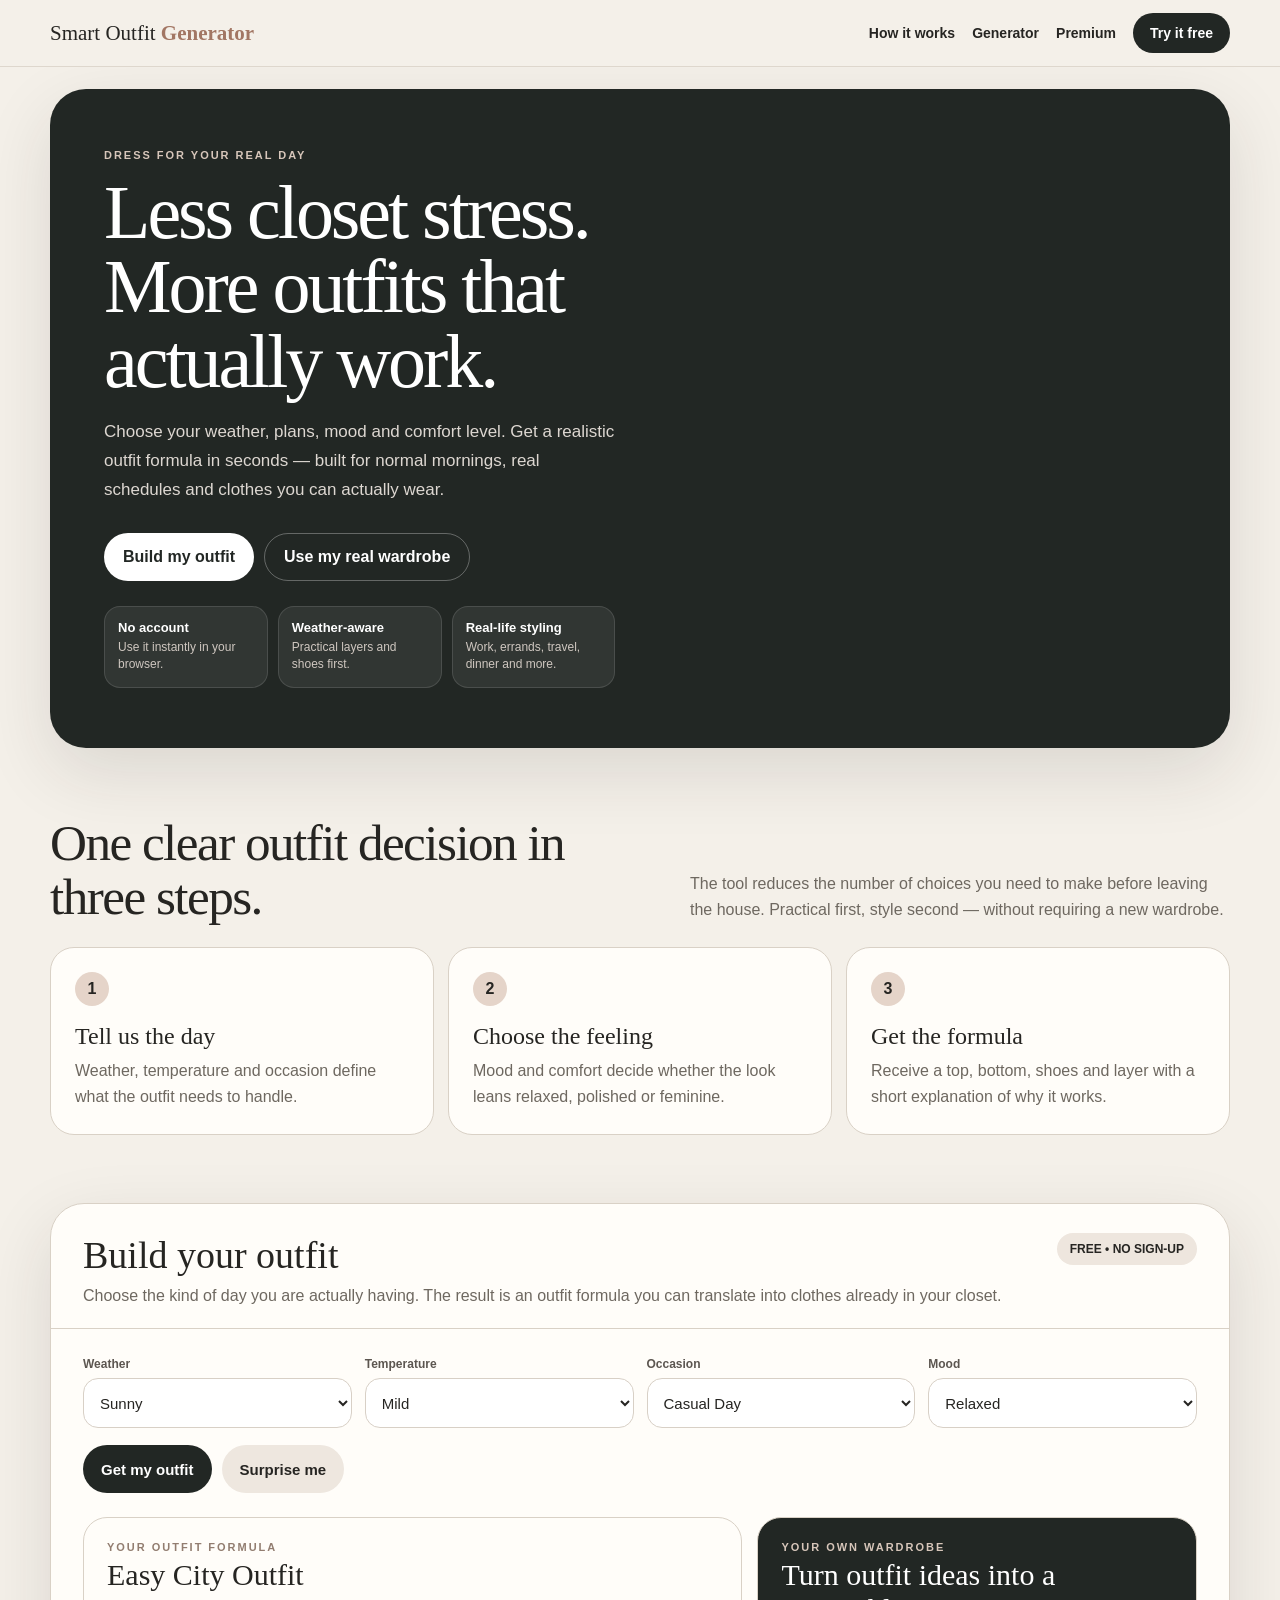
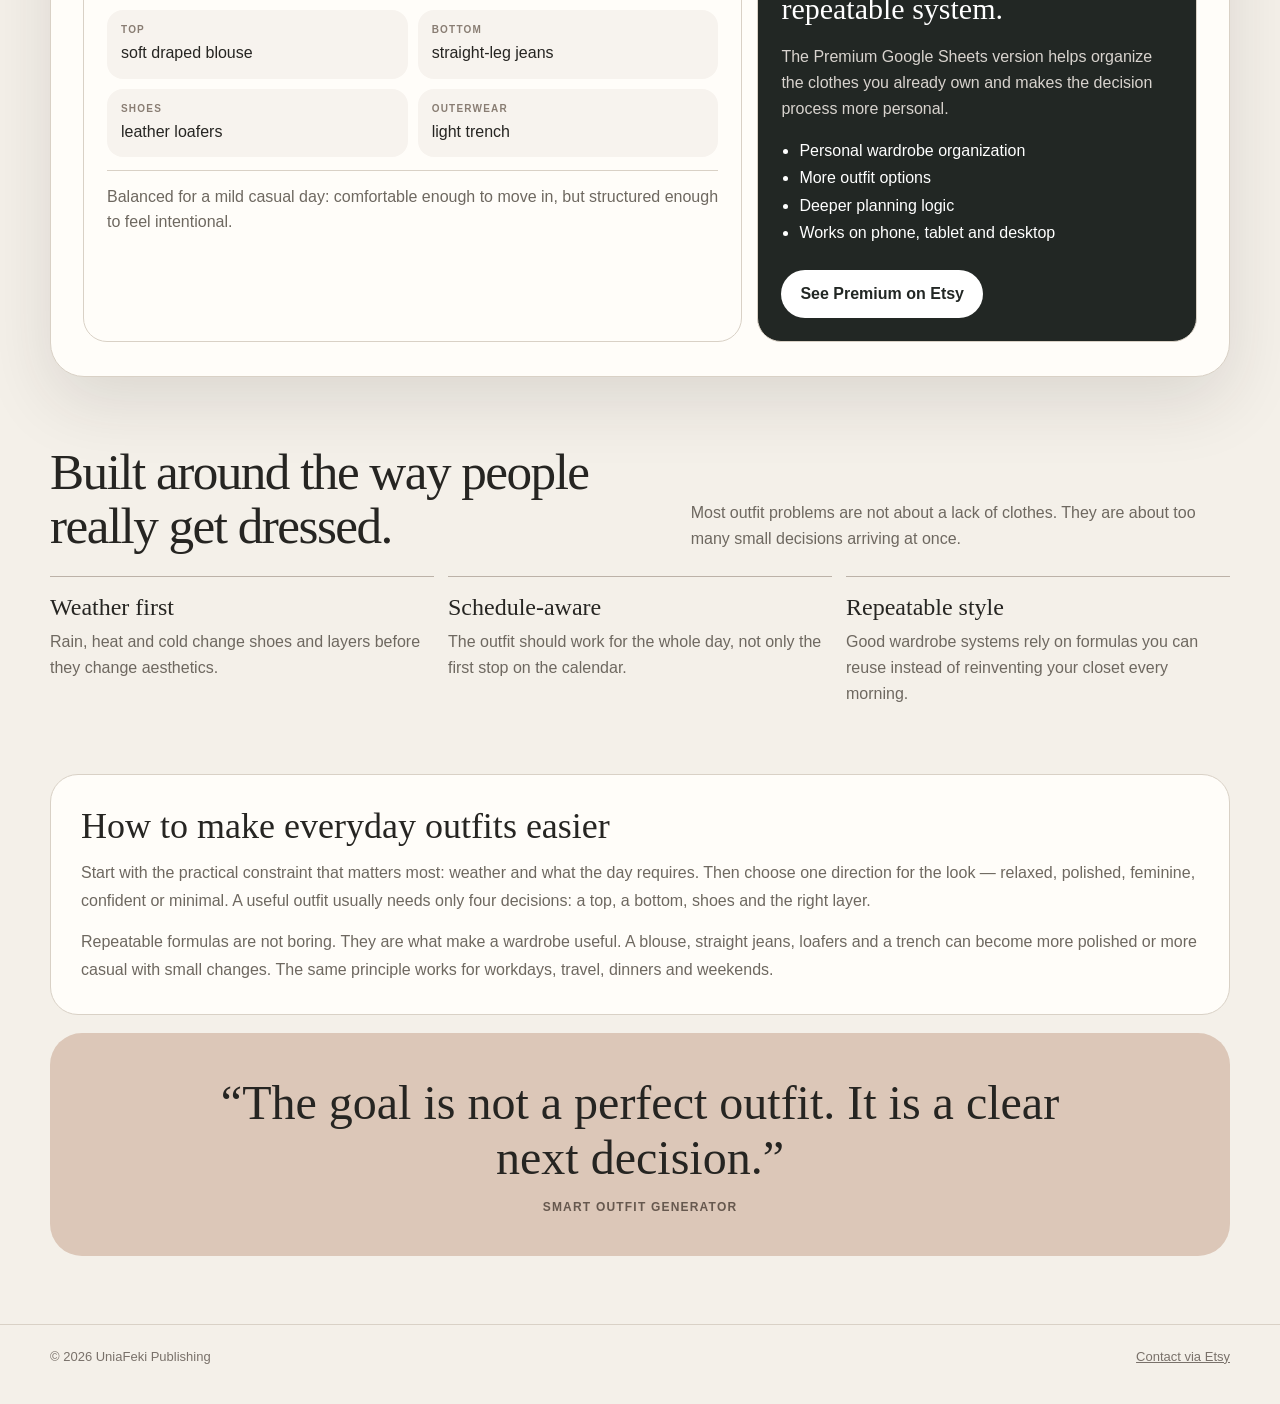
==== commit 599e4fa7: "Polish live Smart Outfit Generator redesign and SEO metadata" ====
--- a/index.html
+++ b/index.html
@@ -3,22 +3,30 @@
 <head>
 <meta charset="UTF-8" />
 <meta name="viewport" content="width=device-width, initial-scale=1.0" />
-<meta name="robots" content="noindex,nofollow" />
-<title>Smart Outfit Generator — Design Preview</title>
+<title>What Should I Wear Today? | Smart Outfit Generator</title>
+<meta name="description" content="Free outfit generator for women. Get realistic outfit ideas based on weather, temperature, plans and mood — no account required." />
+<meta name="robots" content="index,follow" />
+<meta name="author" content="UniaFeki Publishing" />
+<meta name="theme-color" content="#222724" />
+<link rel="icon" type="image/png" href="favicon.png" />
+<meta property="og:title" content="Smart Outfit Generator — What Should I Wear Today?" />
+<meta property="og:description" content="Choose your weather, plans and mood. Get a realistic outfit formula in seconds." />
+<meta property="og:type" content="website" />
 <style>
-:root{--bg:#f4f0e9;--card:#fffdf9;--ink:#262522;--muted:#6e6860;--line:#d9d1c6;--accent:#a27663;--dark:#222724;--shadow:0 24px 70px rgba(44,37,31,.12)}*{box-sizing:border-box}html{scroll-behavior:smooth}body{margin:0;background:var(--bg);color:var(--ink);font-family:Inter,-apple-system,BlinkMacSystemFont,"Segoe UI",sans-serif}.shell{width:min(1180px,calc(100% - 28px));margin:auto}.top{position:sticky;top:0;z-index:20;background:rgba(244,240,233,.9);backdrop-filter:blur(12px);border-bottom:1px solid rgba(217,209,198,.8)}.topin{height:66px;display:flex;justify-content:space-between;align-items:center;gap:14px}.brand{font:500 21px Georgia,serif}.brand b{color:var(--accent)}.nav{display:flex;gap:17px;align-items:center;font-size:14px;font-weight:750}.nav a{color:inherit;text-decoration:none}.pillbtn{background:var(--dark);color:#fff!important;border-radius:999px;padding:12px 17px}.hero{margin-top:22px;display:grid;grid-template-columns:1.05fr .95fr;min-height:540px;border-radius:36px;overflow:hidden;background:var(--dark);box-shadow:var(--shadow)}.herocopy{padding:60px 54px;display:flex;flex-direction:column;justify-content:center;color:#fff}.eyebrow{text-transform:uppercase;letter-spacing:.18em;font-size:11px;font-weight:900;color:#d7c6ba}.hero h1{font:500 clamp(46px,6vw,76px)/.98 Georgia,serif;letter-spacing:-.04em;margin:14px 0 20px}.hero p{font-size:17px;line-height:1.7;color:#ddd7d1;max-width:570px;margin:0 0 28px}.actions{display:flex;gap:10px;flex-wrap:wrap}.light{display:inline-flex;align-items:center;justify-content:center;min-height:48px;padding:0 19px;background:#fff;color:var(--dark);border-radius:999px;text-decoration:none;font-weight:900}.outline{display:inline-flex;align-items:center;justify-content:center;min-height:48px;padding:0 19px;border:1px solid rgba(255,255,255,.3);color:#fff;border-radius:999px;text-decoration:none;font-weight:850}.photo{background:url('https://images.unsplash.com/photo-1483985988355-763728e1935b?auto=format&fit=crop&w=1400&q=82') center/cover;position:relative}.photo:after{content:"";position:absolute;inset:0;background:linear-gradient(90deg,rgba(34,39,36,.32),transparent 45%)}.trust{display:grid;grid-template-columns:repeat(3,1fr);gap:10px;margin-top:25px}.trust div{background:rgba(255,255,255,.07);border:1px solid rgba(255,255,255,.12);border-radius:16px;padding:13px}.trust strong{display:block;font-size:13px}.trust span{display:block;margin-top:4px;color:#cfc7c0;font-size:12px;line-height:1.45}.section{padding:68px 0}.sectionhead{display:flex;justify-content:space-between;gap:24px;align-items:end;margin-bottom:24px}.sectionhead h2{margin:0;font:500 clamp(34px,4vw,52px)/1.05 Georgia,serif;letter-spacing:-.03em}.sectionhead p{margin:0;max-width:540px;line-height:1.65;color:var(--muted)}.steps{display:grid;grid-template-columns:repeat(3,1fr);gap:14px}.step{background:var(--card);border:1px solid var(--line);border-radius:24px;padding:24px}.num{width:34px;height:34px;display:grid;place-items:center;border-radius:50%;background:#e5d4c9;font-weight:900;margin-bottom:17px}.step h3{font:500 24px Georgia,serif;margin:0 0 8px}.step p{margin:0;color:var(--muted);line-height:1.6}.generator{background:var(--card);border:1px solid var(--line);border-radius:34px;box-shadow:var(--shadow);overflow:hidden}.gentop{padding:29px 32px 20px;border-bottom:1px solid var(--line);display:flex;justify-content:space-between;gap:18px}.gentop h2{font:500 38px Georgia,serif;margin:0 0 7px}.gentop p{margin:0;color:var(--muted)}.badge{height:max-content;background:#eee6de;border-radius:999px;padding:9px 13px;font-size:12px;font-weight:900}.genbody{padding:28px 32px 34px}.form{display:grid;grid-template-columns:repeat(4,1fr);gap:13px}label{display:block;font-size:12px;font-weight:900;margin-bottom:7px;color:#5c5650}select{width:100%;min-height:50px;border:1px solid #d8d0c6;border-radius:15px;background:#fff;padding:0 12px;font-size:15px;color:var(--ink)}button{cursor:pointer}.buttons{display:flex;gap:10px;flex-wrap:wrap;margin-top:17px}.btn{border:0;border-radius:999px;min-height:48px;padding:0 18px;font-weight:900;font-size:15px}.primary{background:var(--dark);color:#fff}.soft{background:#eee7df;color:var(--ink)}.resultgrid{display:grid;grid-template-columns:1.2fr .8fr;gap:15px;margin-top:24px}.result,.premium{border:1px solid var(--line);border-radius:24px;padding:23px}.result h3,.premium h3{font:500 30px Georgia,serif;margin:5px 0 18px}.pieces{display:grid;grid-template-columns:1fr 1fr;gap:10px}.piece{background:#f7f3ee;border-radius:16px;padding:14px}.piece small{display:block;font-size:10px;font-weight:900;letter-spacing:.12em;text-transform:uppercase;color:#897d73;margin-bottom:6px}.piece span{line-height:1.45}.why{margin-top:13px;padding-top:13px;border-top:1px solid var(--line);color:var(--muted);line-height:1.6}.affiliate{margin-top:14px;padding:17px;border:1px dashed #c9b9ab;border-radius:18px;background:#faf4ee}.affiliate small{font-size:10px;font-weight:900;letter-spacing:.12em;text-transform:uppercase;color:#8f7768}.affiliate h4{font:500 23px Georgia,serif;margin:7px 0 6px}.affiliate p{margin:0;color:var(--muted);line-height:1.55}.premium{background:var(--dark);color:#fff}.premium p{color:#d8d3ce;line-height:1.6}.premium ul{padding-left:18px;line-height:1.7}.premium .light{margin-top:8px}.featuregrid{display:grid;grid-template-columns:repeat(3,1fr);gap:14px}.feature{border-top:1px solid #bcb2a8;padding-top:17px}.feature h3{font:500 24px Georgia,serif;margin:0 0 8px}.feature p{margin:0;color:var(--muted);line-height:1.6}.quote{margin:6px 0 68px;padding:42px;background:#dcc7b8;border-radius:32px;text-align:center}.quote p{max-width:850px;margin:auto;font:500 clamp(30px,4vw,48px)/1.15 Georgia,serif}.quote span{display:block;margin-top:14px;font-size:12px;font-weight:900;letter-spacing:.1em;color:#66584e}footer{border-top:1px solid var(--line);padding:24px 0 40px;color:#79716a;font-size:13px}@media(max-width:900px){.hero{grid-template-columns:1fr}.photo{min-height:300px}.form{grid-template-columns:repeat(2,1fr)}.resultgrid,.steps,.featuregrid{grid-template-columns:1fr}.sectionhead{display:block}.sectionhead p{margin-top:10px}}@media(max-width:620px){.shell{width:min(100% - 18px,1180px)}.nav a:not(.pillbtn){display:none}.hero{border-radius:24px}.herocopy{padding:34px 21px}.hero h1{font-size:42px}.photo{min-height:230px}.trust{grid-template-columns:1fr}.section{padding:46px 0}.gentop{display:block;padding:22px 19px 16px}.gentop h2{font-size:30px}.badge{display:inline-block;margin-top:12px}.genbody{padding:19px}.form,.pieces{grid-template-columns:1fr}.quote{padding:30px 18px;border-radius:24px}}
+:root{--bg:#f4f0e9;--card:#fffdf9;--ink:#262522;--muted:#6e6860;--line:#d9d1c6;--accent:#a27663;--dark:#222724;--shadow:0 24px 70px rgba(44,37,31,.12)}*{box-sizing:border-box}html{scroll-behavior:smooth}body{margin:0;background:var(--bg);color:var(--ink);font-family:Inter,-apple-system,BlinkMacSystemFont,"Segoe UI",sans-serif}.shell{width:min(1180px,calc(100% - 28px));margin:auto}.top{position:sticky;top:0;z-index:20;background:rgba(244,240,233,.9);backdrop-filter:blur(12px);border-bottom:1px solid rgba(217,209,198,.8)}.topin{height:66px;display:flex;justify-content:space-between;align-items:center;gap:14px}.brand{font:500 21px Georgia,serif}.brand b{color:var(--accent)}.nav{display:flex;gap:17px;align-items:center;font-size:14px;font-weight:750}.nav a{color:inherit;text-decoration:none}.pillbtn{background:var(--dark);color:#fff!important;border-radius:999px;padding:12px 17px}.hero{margin-top:22px;display:grid;grid-template-columns:1.05fr .95fr;min-height:540px;border-radius:36px;overflow:hidden;background:var(--dark);box-shadow:var(--shadow)}.herocopy{padding:60px 54px;display:flex;flex-direction:column;justify-content:center;color:#fff}.eyebrow{text-transform:uppercase;letter-spacing:.18em;font-size:11px;font-weight:900;color:#d7c6ba}.hero h1{font:500 clamp(46px,6vw,76px)/.98 Georgia,serif;letter-spacing:-.04em;margin:14px 0 20px}.hero p{font-size:17px;line-height:1.7;color:#ddd7d1;max-width:570px;margin:0 0 28px}.actions{display:flex;gap:10px;flex-wrap:wrap}.light{display:inline-flex;align-items:center;justify-content:center;min-height:48px;padding:0 19px;background:#fff;color:var(--dark);border-radius:999px;text-decoration:none;font-weight:900}.outline{display:inline-flex;align-items:center;justify-content:center;min-height:48px;padding:0 19px;border:1px solid rgba(255,255,255,.3);color:#fff;border-radius:999px;text-decoration:none;font-weight:850}.photo{background:url('https://images.unsplash.com/photo-1483985988355-763728e1935b?auto=format&fit=crop&w=1400&q=82') center/cover;position:relative}.photo:after{content:"";position:absolute;inset:0;background:linear-gradient(90deg,rgba(34,39,36,.32),transparent 45%)}.trust{display:grid;grid-template-columns:repeat(3,1fr);gap:10px;margin-top:25px}.trust div{background:rgba(255,255,255,.07);border:1px solid rgba(255,255,255,.12);border-radius:16px;padding:13px}.trust strong{display:block;font-size:13px}.trust span{display:block;margin-top:4px;color:#cfc7c0;font-size:12px;line-height:1.45}.section{padding:68px 0}.sectionhead{display:flex;justify-content:space-between;gap:24px;align-items:end;margin-bottom:24px}.sectionhead h2{margin:0;font:500 clamp(34px,4vw,52px)/1.05 Georgia,serif;letter-spacing:-.03em}.sectionhead p{margin:0;max-width:540px;line-height:1.65;color:var(--muted)}.steps{display:grid;grid-template-columns:repeat(3,1fr);gap:14px}.step{background:var(--card);border:1px solid var(--line);border-radius:24px;padding:24px}.num{width:34px;height:34px;display:grid;place-items:center;border-radius:50%;background:#e5d4c9;font-weight:900;margin-bottom:17px}.step h3{font:500 24px Georgia,serif;margin:0 0 8px}.step p{margin:0;color:var(--muted);line-height:1.6}.generator{background:var(--card);border:1px solid var(--line);border-radius:34px;box-shadow:var(--shadow);overflow:hidden}.gentop{padding:29px 32px 20px;border-bottom:1px solid var(--line);display:flex;justify-content:space-between;gap:18px}.gentop h2{font:500 38px Georgia,serif;margin:0 0 7px}.gentop p{margin:0;color:var(--muted);line-height:1.55}.badge{height:max-content;background:#eee6de;border-radius:999px;padding:9px 13px;font-size:12px;font-weight:900}.genbody{padding:28px 32px 34px}.form{display:grid;grid-template-columns:repeat(4,1fr);gap:13px}label{display:block;font-size:12px;font-weight:900;margin-bottom:7px;color:#5c5650}select{width:100%;min-height:50px;border:1px solid #d8d0c6;border-radius:15px;background:#fff;padding:0 12px;font-size:15px;color:var(--ink)}button{cursor:pointer}.buttons{display:flex;gap:10px;flex-wrap:wrap;margin-top:17px}.btn{border:0;border-radius:999px;min-height:48px;padding:0 18px;font-weight:900;font-size:15px}.primary{background:var(--dark);color:#fff}.soft{background:#eee7df;color:var(--ink)}.resultgrid{display:grid;grid-template-columns:1.2fr .8fr;gap:15px;margin-top:24px}.result,.premium{border:1px solid var(--line);border-radius:24px;padding:23px}.result h3,.premium h3{font:500 30px Georgia,serif;margin:5px 0 18px}.pieces{display:grid;grid-template-columns:1fr 1fr;gap:10px}.piece{background:#f7f3ee;border-radius:16px;padding:14px}.piece small{display:block;font-size:10px;font-weight:900;letter-spacing:.12em;text-transform:uppercase;color:#897d73;margin-bottom:6px}.piece span{line-height:1.45}.why{margin-top:13px;padding-top:13px;border-top:1px solid var(--line);color:var(--muted);line-height:1.6}.premium{background:var(--dark);color:#fff}.premium p{color:#d8d3ce;line-height:1.6}.premium ul{padding-left:18px;line-height:1.7}.premium .light{margin-top:8px}.featuregrid{display:grid;grid-template-columns:repeat(3,1fr);gap:14px}.feature{border-top:1px solid #bcb2a8;padding-top:17px}.feature h3{font:500 24px Georgia,serif;margin:0 0 8px}.feature p{margin:0;color:var(--muted);line-height:1.6}.guide{background:var(--card);border:1px solid var(--line);border-radius:28px;padding:30px;margin-bottom:18px}.guide h2{font:500 36px Georgia,serif;margin:0 0 12px}.guide p{color:var(--muted);line-height:1.75;margin:0}.guide p+p{margin-top:13px}.quote{margin:6px 0 68px;padding:42px;background:#dcc7b8;border-radius:32px;text-align:center}.quote p{max-width:850px;margin:auto;font:500 clamp(30px,4vw,48px)/1.15 Georgia,serif}.quote span{display:block;margin-top:14px;font-size:12px;font-weight:900;letter-spacing:.1em;color:#66584e}footer{border-top:1px solid var(--line);padding:24px 0 40px;color:#79716a;font-size:13px}.footerin{display:flex;justify-content:space-between;gap:15px;flex-wrap:wrap}.footerin a{color:inherit}@media(max-width:900px){.hero{grid-template-columns:1fr}.photo{min-height:300px}.form{grid-template-columns:repeat(2,1fr)}.resultgrid,.steps,.featuregrid{grid-template-columns:1fr}.sectionhead{display:block}.sectionhead p{margin-top:10px}}@media(max-width:620px){.shell{width:min(100% - 18px,1180px)}.nav a:not(.pillbtn){display:none}.hero{border-radius:24px}.herocopy{padding:34px 21px}.hero h1{font-size:42px}.photo{min-height:230px}.trust{grid-template-columns:1fr}.section{padding:46px 0}.gentop{display:block;padding:22px 19px 16px}.gentop h2{font-size:30px}.badge{display:inline-block;margin-top:12px}.genbody{padding:19px}.form,.pieces{grid-template-columns:1fr}.quote{padding:30px 18px;border-radius:24px}.guide{padding:22px}.guide h2{font-size:30px}}
 </style>
 </head>
 <body>
 <div class="top"><div class="shell topin"><div class="brand">Smart Outfit <b>Generator</b></div><nav class="nav"><a href="#how">How it works</a><a href="#generator">Generator</a><a href="https://uniafekipublishing.etsy.com/listing/4486634808" target="_blank" rel="noopener">Premium</a><a class="pillbtn" href="#generator">Try it free</a></nav></div></div>
 <main class="shell">
 <section class="hero"><div class="herocopy"><div class="eyebrow">Dress for your real day</div><h1>Less closet stress. More outfits that actually work.</h1><p>Choose your weather, plans, mood and comfort level. Get a realistic outfit formula in seconds — built for normal mornings, real schedules and clothes you can actually wear.</p><div class="actions"><a class="light" href="#generator">Build my outfit</a><a class="outline" href="https://uniafekipublishing.etsy.com/listing/4486634808" target="_blank" rel="noopener">Use my real wardrobe</a></div><div class="trust"><div><strong>No account</strong><span>Use it instantly in your browser.</span></div><div><strong>Weather-aware</strong><span>Practical layers and shoes first.</span></div><div><strong>Real-life styling</strong><span>Work, errands, travel, dinner and more.</span></div></div></div><div class="photo" aria-label="Fashion wardrobe photography"></div></section>
-<section class="section" id="how"><div class="sectionhead"><h2>One clear outfit decision in three steps.</h2><p>The free tool reduces the number of choices you need to make before leaving the house. Practical first, style second, no trend-chasing.</p></div><div class="steps"><article class="step"><div class="num">1</div><h3>Tell us the day</h3><p>Weather, temperature and occasion define what the outfit needs to handle.</p></article><article class="step"><div class="num">2</div><h3>Choose the feeling</h3><p>Mood and comfort decide whether the look leans relaxed, polished or feminine.</p></article><article class="step"><div class="num">3</div><h3>Get the formula</h3><p>Receive a top, bottom, shoes and layer with a short explanation of why it works.</p></article></div></section>
-<section class="generator" id="generator"><div class="gentop"><div><h2>Build your outfit</h2><p>Preview of a cleaner, more premium version of the current generator.</p></div><div class="badge">FREE • NO SIGN-UP</div></div><div class="genbody"><div class="form"><div><label>Weather</label><select id="weather"><option>Sunny</option><option>Cloudy</option><option>Rainy</option><option>Windy</option><option>Snowy</option></select></div><div><label>Temperature</label><select id="temp"><option>Mild</option><option>Hot</option><option>Warm</option><option>Cool</option><option>Cold</option><option>Freezing</option></select></div><div><label>Occasion</label><select id="occasion"><option>Casual Day</option><option>Work</option><option>Coffee Meeting</option><option>Date Night</option><option>Dinner</option><option>Travel Day</option></select></div><div><label>Mood</label><select id="mood"><option>Relaxed</option><option>Confident</option><option>Feminine</option><option>Minimalist</option><option>Elegant</option></select></div></div><div class="buttons"><button class="btn primary" id="go">Get my outfit</button><button class="btn soft" id="surprise">Surprise me</button></div><div class="resultgrid"><div class="result"><div class="eyebrow" style="color:#927d70">Your outfit formula</div><h3 id="title">Easy City Outfit</h3><div class="pieces"><div class="piece"><small>Top</small><span id="top">soft draped blouse</span></div><div class="piece"><small>Bottom</small><span id="bottom">straight-leg jeans</span></div><div class="piece"><small>Shoes</small><span id="shoes">leather loafers</span></div><div class="piece"><small>Outerwear</small><span id="outer">light trench</span></div></div><div class="why" id="why">Balanced for a mild casual day: comfortable enough to move in, but structured enough to feel intentional.</div><div class="affiliate"><small>Affiliate-ready placement</small><h4>Shop similar pieces</h4><p>This is where one tightly matched partner offer can appear after a result, without turning the site into an ad wall.</p></div></div><aside class="premium"><div class="eyebrow">Your own wardrobe</div><h3>Turn outfit ideas into a repeatable system.</h3><p>The Premium Google Sheets version helps organize the clothes you already own and makes the decision process more personal.</p><ul><li>Personal wardrobe organization</li><li>More outfit options</li><li>Deeper planning logic</li><li>Works on phone, tablet and desktop</li></ul><a class="light" href="https://uniafekipublishing.etsy.com/listing/4486634808" target="_blank" rel="noopener">See Premium on Etsy</a></aside></div></div></section>
-<section class="section"><div class="sectionhead"><h2>Built around the way people really get dressed.</h2><p>The final redesign would keep your existing generator logic and SEO content, but make the first screen much stronger and cleaner.</p></div><div class="featuregrid"><article class="feature"><h3>Weather first</h3><p>Rain, heat and cold change shoes and layers before they change aesthetics.</p></article><article class="feature"><h3>Schedule-aware</h3><p>The outfit should work for the whole day, not only the first stop on the calendar.</p></article><article class="feature"><h3>Repeatable style</h3><p>Good wardrobe systems rely on formulas you can reuse instead of reinventing your closet every morning.</p></article></div></section>
+<section class="section" id="how"><div class="sectionhead"><h2>One clear outfit decision in three steps.</h2><p>The tool reduces the number of choices you need to make before leaving the house. Practical first, style second — without requiring a new wardrobe.</p></div><div class="steps"><article class="step"><div class="num">1</div><h3>Tell us the day</h3><p>Weather, temperature and occasion define what the outfit needs to handle.</p></article><article class="step"><div class="num">2</div><h3>Choose the feeling</h3><p>Mood and comfort decide whether the look leans relaxed, polished or feminine.</p></article><article class="step"><div class="num">3</div><h3>Get the formula</h3><p>Receive a top, bottom, shoes and layer with a short explanation of why it works.</p></article></div></section>
+<section class="generator" id="generator"><div class="gentop"><div><h2>Build your outfit</h2><p>Choose the kind of day you are actually having. The result is an outfit formula you can translate into clothes already in your closet.</p></div><div class="badge">FREE • NO SIGN-UP</div></div><div class="genbody"><div class="form"><div><label>Weather</label><select id="weather"><option>Sunny</option><option>Cloudy</option><option>Rainy</option><option>Windy</option><option>Snowy</option></select></div><div><label>Temperature</label><select id="temp"><option>Mild</option><option>Hot</option><option>Warm</option><option>Cool</option><option>Cold</option><option>Freezing</option></select></div><div><label>Occasion</label><select id="occasion"><option>Casual Day</option><option>Work</option><option>Coffee Meeting</option><option>Date Night</option><option>Dinner</option><option>Travel Day</option></select></div><div><label>Mood</label><select id="mood"><option>Relaxed</option><option>Confident</option><option>Feminine</option><option>Minimalist</option><option>Elegant</option></select></div></div><div class="buttons"><button class="btn primary" id="go">Get my outfit</button><button class="btn soft" id="surprise">Surprise me</button></div><div class="resultgrid"><div class="result"><div class="eyebrow" style="color:#927d70">Your outfit formula</div><h3 id="title">Easy City Outfit</h3><div class="pieces"><div class="piece"><small>Top</small><span id="top">soft draped blouse</span></div><div class="piece"><small>Bottom</small><span id="bottom">straight-leg jeans</span></div><div class="piece"><small>Shoes</small><span id="shoes">leather loafers</span></div><div class="piece"><small>Outerwear</small><span id="outer">light trench</span></div></div><div class="why" id="why">Balanced for a mild casual day: comfortable enough to move in, but structured enough to feel intentional.</div></div><aside class="premium"><div class="eyebrow">Your own wardrobe</div><h3>Turn outfit ideas into a repeatable system.</h3><p>The Premium Google Sheets version helps organize the clothes you already own and makes the decision process more personal.</p><ul><li>Personal wardrobe organization</li><li>More outfit options</li><li>Deeper planning logic</li><li>Works on phone, tablet and desktop</li></ul><a class="light" href="https://uniafekipublishing.etsy.com/listing/4486634808" target="_blank" rel="noopener">See Premium on Etsy</a></aside></div></div></section>
+<section class="section"><div class="sectionhead"><h2>Built around the way people really get dressed.</h2><p>Most outfit problems are not about a lack of clothes. They are about too many small decisions arriving at once.</p></div><div class="featuregrid"><article class="feature"><h3>Weather first</h3><p>Rain, heat and cold change shoes and layers before they change aesthetics.</p></article><article class="feature"><h3>Schedule-aware</h3><p>The outfit should work for the whole day, not only the first stop on the calendar.</p></article><article class="feature"><h3>Repeatable style</h3><p>Good wardrobe systems rely on formulas you can reuse instead of reinventing your closet every morning.</p></article></div></section>
+<section class="guide"><h2>How to make everyday outfits easier</h2><p>Start with the practical constraint that matters most: weather and what the day requires. Then choose one direction for the look — relaxed, polished, feminine, confident or minimal. A useful outfit usually needs only four decisions: a top, a bottom, shoes and the right layer.</p><p>Repeatable formulas are not boring. They are what make a wardrobe useful. A blouse, straight jeans, loafers and a trench can become more polished or more casual with small changes. The same principle works for workdays, travel, dinners and weekends.</p></section>
 <section class="quote"><p>“The goal is not a perfect outfit. It is a clear next decision.”</p><span>SMART OUTFIT GENERATOR</span></section>
 </main>
-<footer><div class="shell">© 2026 UniaFeki Publishing • Design preview</div></footer>
-<script>const sets={work:{top:['refined mock-neck knit','clean collared blouse','soft satin blouse'],bottom:['tailored ankle trousers','wide-leg trousers','polished midi skirt'],shoes:['classic loafers','pointed flats','ankle boots'],outer:['tailored blazer','soft trench','structured jacket']},casual:{top:['soft draped blouse','clean crew-neck top','Breton stripe tee'],bottom:['straight-leg jeans','relaxed city trousers','soft midi skirt'],shoes:['leather loafers','clean sneakers','ballet flats'],outer:['light trench','relaxed blazer','cardigan']},date:{top:['soft satin blouse','wrap blouse','feminine square-neck top'],bottom:['slip midi skirt','dark straight jeans','tailored trousers'],shoes:['pointed slingbacks','polished flats','sleek ankle boots'],outer:['tailored blazer','soft coat','cropped jacket']},travel:{top:['soft jersey tee','light knit top','clean crew-neck top'],bottom:['travel-friendly pants','relaxed jeans','pull-on ankle pants'],shoes:['comfort sneakers','comfortable loafers','soft flats'],outer:['light cardigan','trench coat','light zip jacket']}};let n=0,$=id=>document.getElementById(id),pick=a=>a[(n++)%a.length];function generate(){let o=$('occasion').value,w=$('weather').value,t=$('temp').value,m=$('mood').value,s=o==='Work'?sets.work:(o==='Date Night'||o==='Dinner')?sets.date:o==='Travel Day'?sets.travel:sets.casual;let top=pick(s.top),bottom=pick(s.bottom),shoes=pick(s.shoes),outer=pick(s.outer);if(w==='Rainy'){shoes='sleek ankle boots';outer='classic trench'}if(w==='Snowy'||t==='Freezing'){shoes='winter-ready boots';outer='warm wool-blend coat'}if(t==='Hot'){outer='no outerwear needed'}$('top').textContent=top;$('bottom').textContent=bottom;$('shoes').textContent=shoes;$('outer').textContent=outer;$('title').textContent=(m==='Elegant'?'Polished ':m==='Relaxed'?'Easy ':m+' ')+(o==='Work'?'Workday':o==='Travel Day'?'Travel':o==='Date Night'?'Date Night':'City')+' Outfit';$('why').textContent=`Built for ${w.toLowerCase()} weather and a ${o.toLowerCase()}. The formula keeps comfort practical while letting the ${m.toLowerCase()} mood shape the finish.`}$('go').addEventListener('click',generate);$('surprise').addEventListener('click',()=>{['weather','temp','occasion','mood'].forEach(id=>{let e=$(id);e.selectedIndex=Math.floor(Math.random()*e.options.length)});generate()});</script>
+<footer><div class="shell footerin"><span>© 2026 UniaFeki Publishing</span><span><a href="https://uniafekipublishing.etsy.com" target="_blank" rel="noopener">Contact via Etsy</a></span></div></footer>
+<script>const sets={work:{top:['refined mock-neck knit','clean collared blouse','soft satin blouse'],bottom:['tailored ankle trousers','wide-leg trousers','polished midi skirt'],shoes:['classic loafers','pointed flats','ankle boots'],outer:['tailored blazer','soft trench','structured jacket']},casual:{top:['soft draped blouse','clean crew-neck top','Breton stripe tee'],bottom:['straight-leg jeans','relaxed city trousers','soft midi skirt'],shoes:['leather loafers','clean sneakers','ballet flats'],outer:['light trench','relaxed blazer','cardigan']},date:{top:['soft satin blouse','wrap blouse','feminine square-neck top'],bottom:['slip midi skirt','dark straight jeans','tailored trousers'],shoes:['pointed slingbacks','polished flats','sleek ankle boots'],outer:['tailored blazer','soft coat','cropped jacket']},travel:{top:['soft jersey tee','light knit top','clean crew-neck top'],bottom:['travel-friendly pants','relaxed jeans','pull-on ankle pants'],shoes:['comfort sneakers','comfortable loafers','soft flats'],outer:['light cardigan','trench coat','light zip jacket']}};let n=0,$=id=>document.getElementById(id),pick=a=>a[(n++)%a.length];function generate(){let o=$('occasion').value,w=$('weather').value,t=$('temp').value,m=$('mood').value,s=o==='Work'?sets.work:(o==='Date Night'||o==='Dinner')?sets.date:o==='Travel Day'?sets.travel:sets.casual;let top=pick(s.top),bottom=pick(s.bottom),shoes=pick(s.shoes),outer=pick(s.outer);if(w==='Rainy'){shoes='sleek ankle boots';outer='classic trench'}if(w==='Snowy'||t==='Freezing'){shoes='winter-ready boots';outer='warm wool-blend coat'}if(t==='Hot'){outer='no outerwear needed';if(shoes.includes('boot'))shoes='minimal flats'}$('top').textContent=top;$('bottom').textContent=bottom;$('shoes').textContent=shoes;$('outer').textContent=outer;$('title').textContent=(m==='Elegant'?'Polished ':m==='Relaxed'?'Easy ':m+' ')+(o==='Work'?'Workday':o==='Travel Day'?'Travel':o==='Date Night'?'Date Night':'City')+' Outfit';$('why').textContent=`Built for ${w.toLowerCase()} weather and a ${o.toLowerCase()}. The formula keeps comfort practical while letting the ${m.toLowerCase()} mood shape the finish.`}$('go').addEventListener('click',generate);$('surprise').addEventListener('click',()=>{['weather','temp','occasion','mood'].forEach(id=>{let e=$(id);e.selectedIndex=Math.floor(Math.random()*e.options.length)});generate()});</script>
 </body>
 </html>
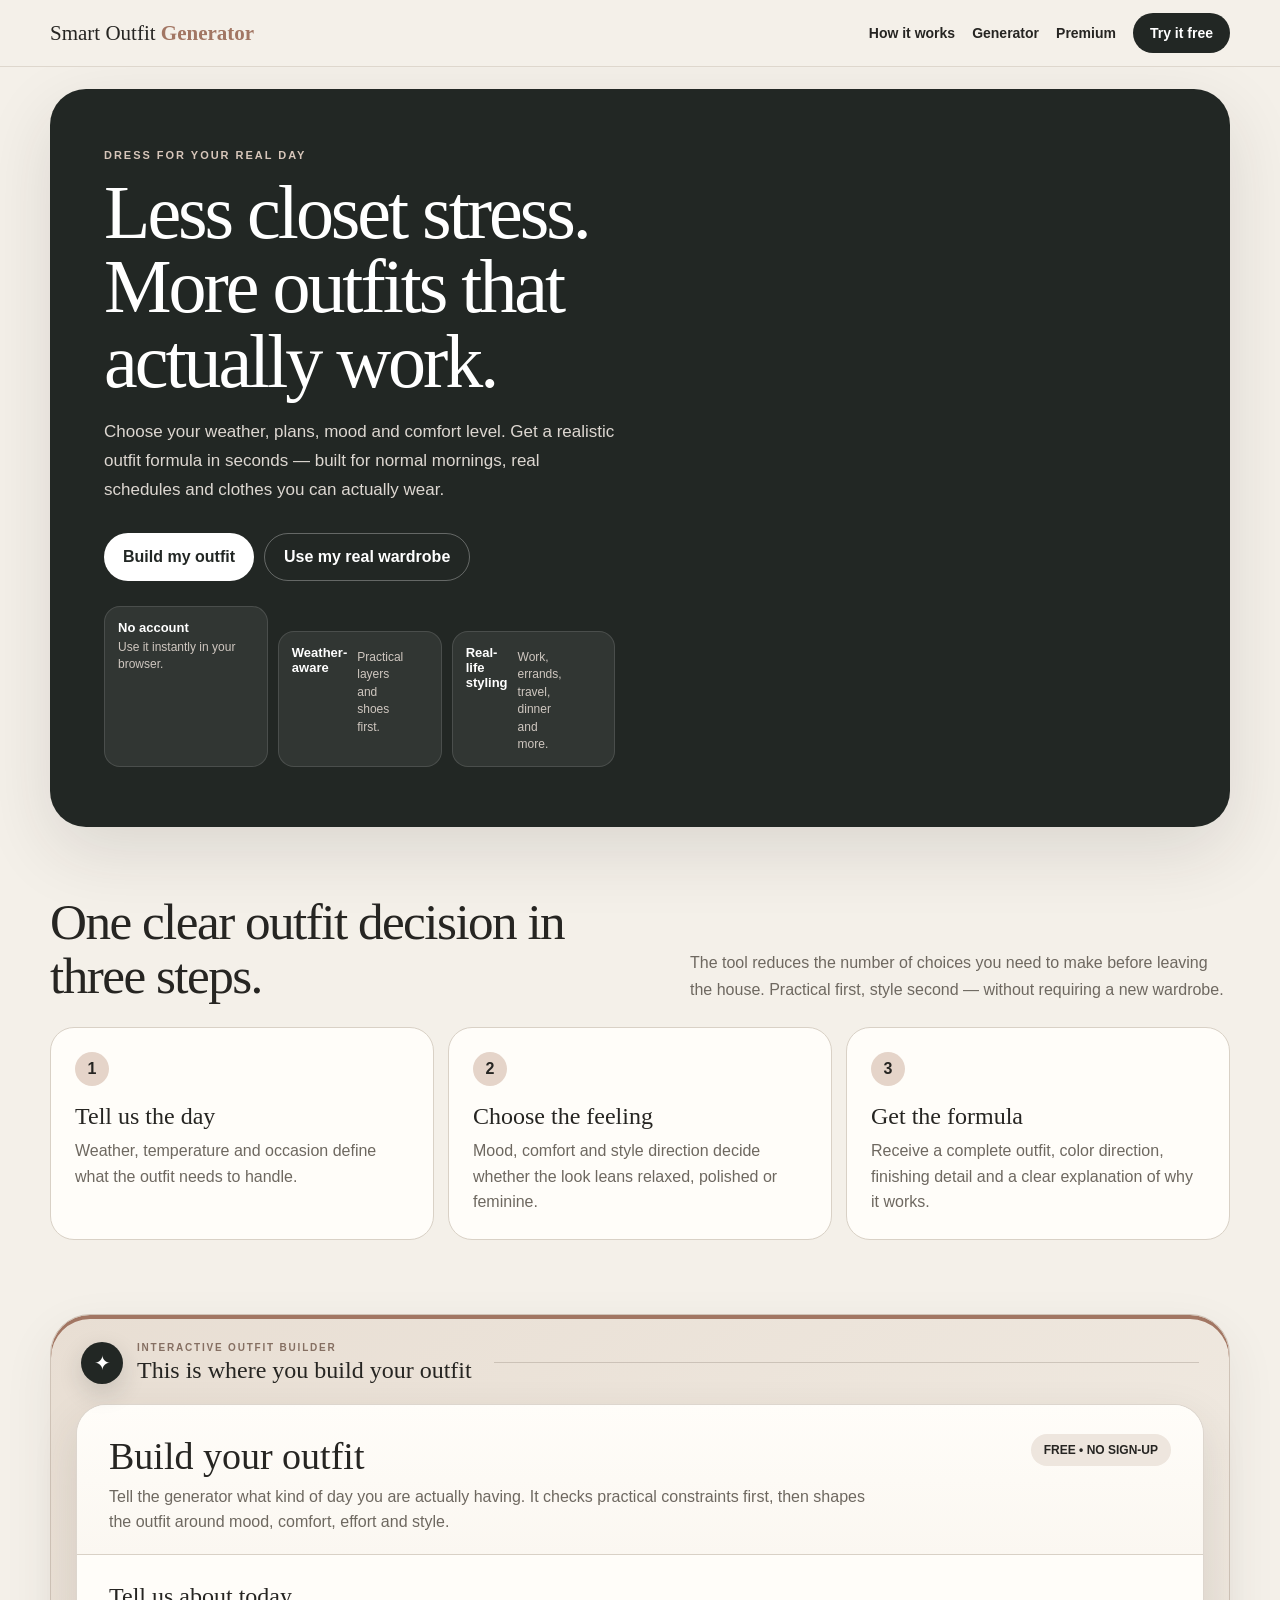
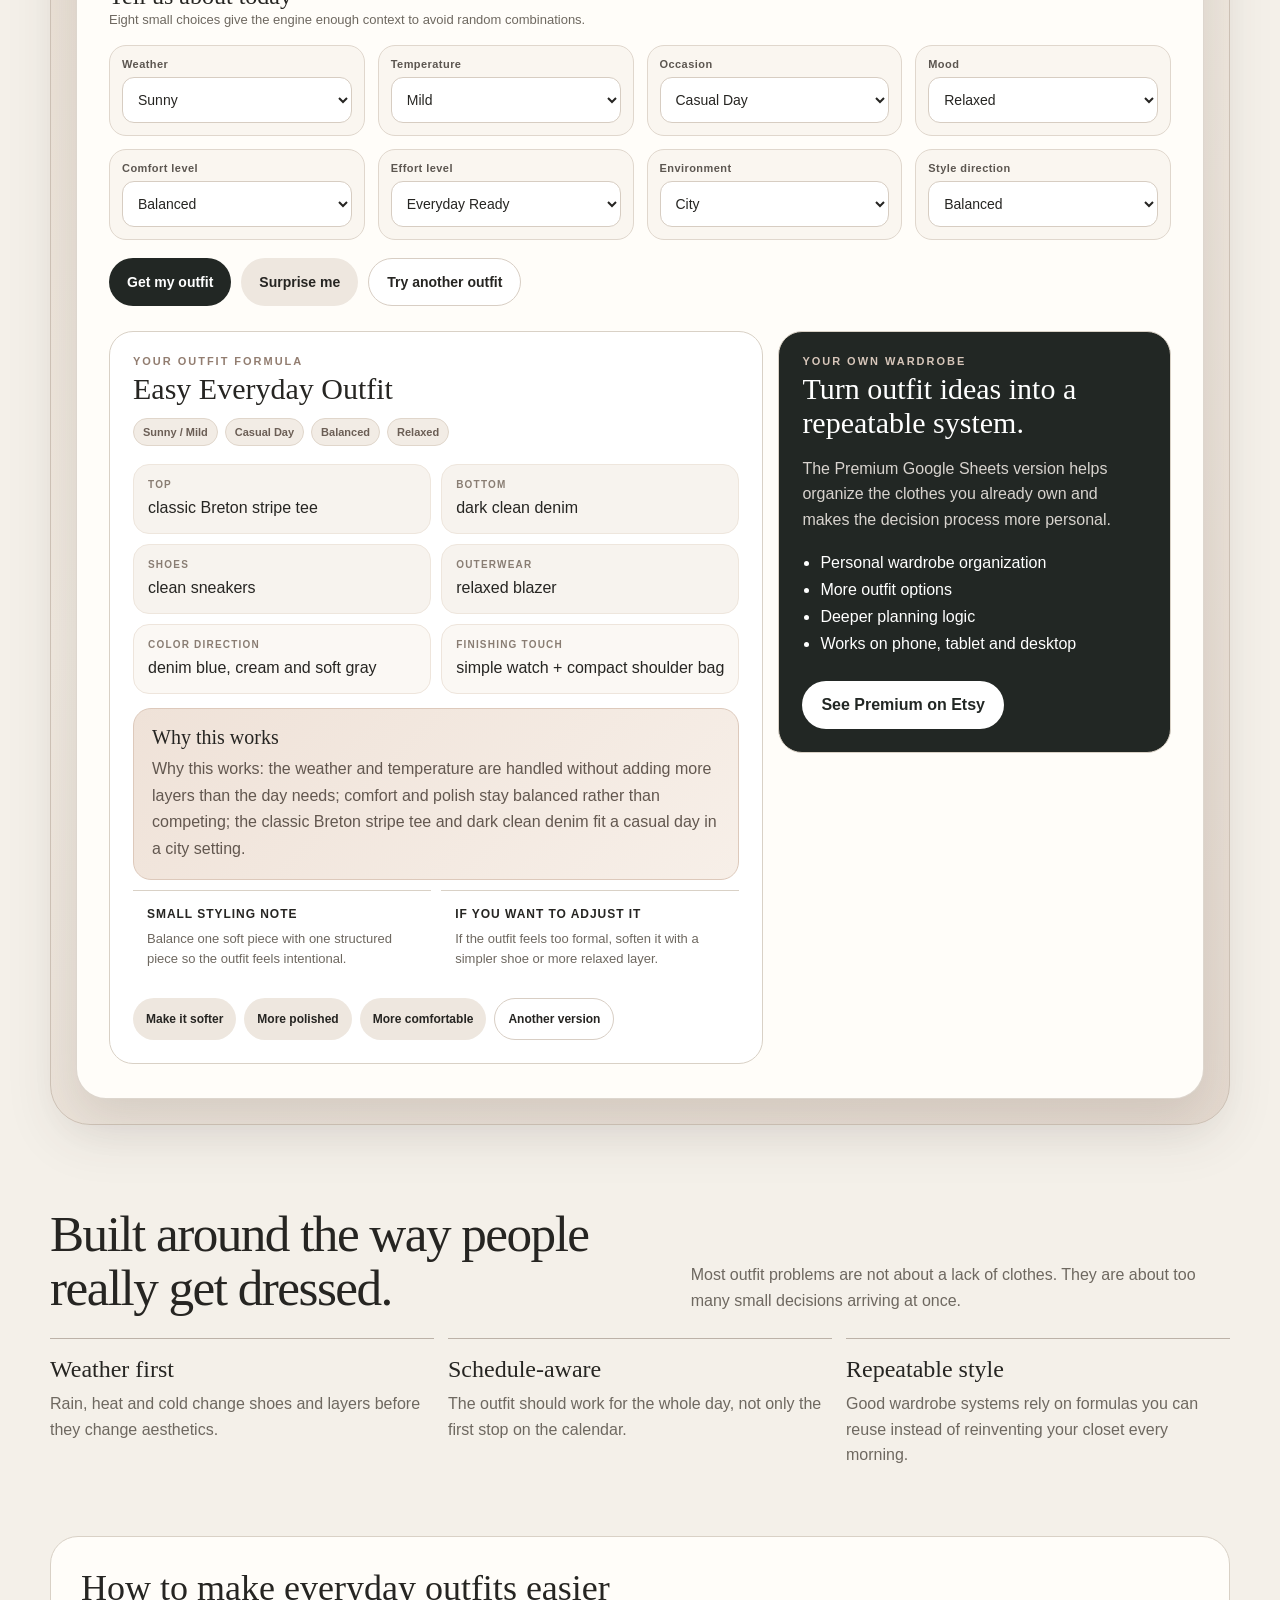
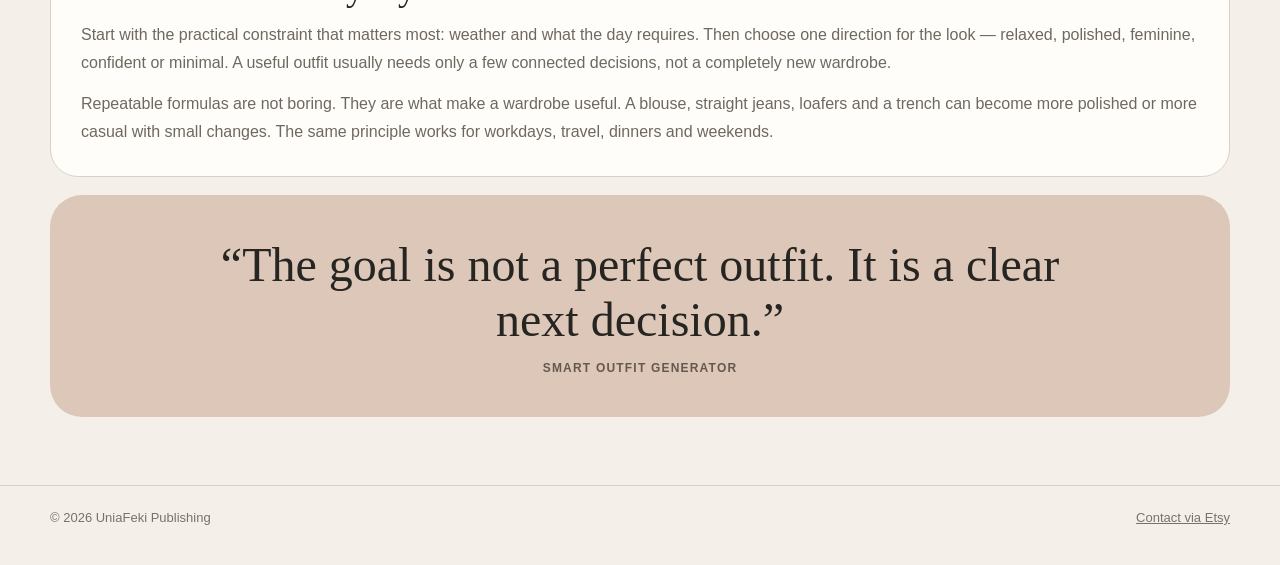
==== commit ec98669d: "Upgrade live generator UX and recommendation engine" ====
--- a/index.html
+++ b/index.html
@@ -4,29 +4,82 @@
 <meta charset="UTF-8" />
 <meta name="viewport" content="width=device-width, initial-scale=1.0" />
 <title>What Should I Wear Today? | Smart Outfit Generator</title>
-<meta name="description" content="Free outfit generator for women. Get realistic outfit ideas based on weather, temperature, plans and mood — no account required." />
+<meta name="description" content="Free outfit generator for women. Get realistic outfit ideas based on weather, temperature, plans, comfort, mood and style — no account required." />
 <meta name="robots" content="index,follow" />
 <meta name="author" content="UniaFeki Publishing" />
 <meta name="theme-color" content="#222724" />
 <link rel="icon" type="image/png" href="favicon.png" />
 <meta property="og:title" content="Smart Outfit Generator — What Should I Wear Today?" />
-<meta property="og:description" content="Choose your weather, plans and mood. Get a realistic outfit formula in seconds." />
+<meta property="og:description" content="Choose your weather, plans, comfort and mood. Get a realistic outfit formula in seconds." />
 <meta property="og:type" content="website" />
+<script type="application/ld+json">
+{"@context":"https://schema.org","@type":"SoftwareApplication","name":"Smart Outfit Generator","applicationCategory":"LifestyleApplication","operatingSystem":"Web","description":"A free outfit generator for women that suggests realistic outfit formulas based on weather, temperature, occasion, comfort, effort, environment, mood and style direction.","offers":{"@type":"Offer","price":"0","priceCurrency":"USD"},"publisher":{"@type":"Organization","name":"UniaFeki Publishing"}}
+</script>
 <style>
-:root{--bg:#f4f0e9;--card:#fffdf9;--ink:#262522;--muted:#6e6860;--line:#d9d1c6;--accent:#a27663;--dark:#222724;--shadow:0 24px 70px rgba(44,37,31,.12)}*{box-sizing:border-box}html{scroll-behavior:smooth}body{margin:0;background:var(--bg);color:var(--ink);font-family:Inter,-apple-system,BlinkMacSystemFont,"Segoe UI",sans-serif}.shell{width:min(1180px,calc(100% - 28px));margin:auto}.top{position:sticky;top:0;z-index:20;background:rgba(244,240,233,.9);backdrop-filter:blur(12px);border-bottom:1px solid rgba(217,209,198,.8)}.topin{height:66px;display:flex;justify-content:space-between;align-items:center;gap:14px}.brand{font:500 21px Georgia,serif}.brand b{color:var(--accent)}.nav{display:flex;gap:17px;align-items:center;font-size:14px;font-weight:750}.nav a{color:inherit;text-decoration:none}.pillbtn{background:var(--dark);color:#fff!important;border-radius:999px;padding:12px 17px}.hero{margin-top:22px;display:grid;grid-template-columns:1.05fr .95fr;min-height:540px;border-radius:36px;overflow:hidden;background:var(--dark);box-shadow:var(--shadow)}.herocopy{padding:60px 54px;display:flex;flex-direction:column;justify-content:center;color:#fff}.eyebrow{text-transform:uppercase;letter-spacing:.18em;font-size:11px;font-weight:900;color:#d7c6ba}.hero h1{font:500 clamp(46px,6vw,76px)/.98 Georgia,serif;letter-spacing:-.04em;margin:14px 0 20px}.hero p{font-size:17px;line-height:1.7;color:#ddd7d1;max-width:570px;margin:0 0 28px}.actions{display:flex;gap:10px;flex-wrap:wrap}.light{display:inline-flex;align-items:center;justify-content:center;min-height:48px;padding:0 19px;background:#fff;color:var(--dark);border-radius:999px;text-decoration:none;font-weight:900}.outline{display:inline-flex;align-items:center;justify-content:center;min-height:48px;padding:0 19px;border:1px solid rgba(255,255,255,.3);color:#fff;border-radius:999px;text-decoration:none;font-weight:850}.photo{background:url('https://images.unsplash.com/photo-1483985988355-763728e1935b?auto=format&fit=crop&w=1400&q=82') center/cover;position:relative}.photo:after{content:"";position:absolute;inset:0;background:linear-gradient(90deg,rgba(34,39,36,.32),transparent 45%)}.trust{display:grid;grid-template-columns:repeat(3,1fr);gap:10px;margin-top:25px}.trust div{background:rgba(255,255,255,.07);border:1px solid rgba(255,255,255,.12);border-radius:16px;padding:13px}.trust strong{display:block;font-size:13px}.trust span{display:block;margin-top:4px;color:#cfc7c0;font-size:12px;line-height:1.45}.section{padding:68px 0}.sectionhead{display:flex;justify-content:space-between;gap:24px;align-items:end;margin-bottom:24px}.sectionhead h2{margin:0;font:500 clamp(34px,4vw,52px)/1.05 Georgia,serif;letter-spacing:-.03em}.sectionhead p{margin:0;max-width:540px;line-height:1.65;color:var(--muted)}.steps{display:grid;grid-template-columns:repeat(3,1fr);gap:14px}.step{background:var(--card);border:1px solid var(--line);border-radius:24px;padding:24px}.num{width:34px;height:34px;display:grid;place-items:center;border-radius:50%;background:#e5d4c9;font-weight:900;margin-bottom:17px}.step h3{font:500 24px Georgia,serif;margin:0 0 8px}.step p{margin:0;color:var(--muted);line-height:1.6}.generator{background:var(--card);border:1px solid var(--line);border-radius:34px;box-shadow:var(--shadow);overflow:hidden}.gentop{padding:29px 32px 20px;border-bottom:1px solid var(--line);display:flex;justify-content:space-between;gap:18px}.gentop h2{font:500 38px Georgia,serif;margin:0 0 7px}.gentop p{margin:0;color:var(--muted);line-height:1.55}.badge{height:max-content;background:#eee6de;border-radius:999px;padding:9px 13px;font-size:12px;font-weight:900}.genbody{padding:28px 32px 34px}.form{display:grid;grid-template-columns:repeat(4,1fr);gap:13px}label{display:block;font-size:12px;font-weight:900;margin-bottom:7px;color:#5c5650}select{width:100%;min-height:50px;border:1px solid #d8d0c6;border-radius:15px;background:#fff;padding:0 12px;font-size:15px;color:var(--ink)}button{cursor:pointer}.buttons{display:flex;gap:10px;flex-wrap:wrap;margin-top:17px}.btn{border:0;border-radius:999px;min-height:48px;padding:0 18px;font-weight:900;font-size:15px}.primary{background:var(--dark);color:#fff}.soft{background:#eee7df;color:var(--ink)}.resultgrid{display:grid;grid-template-columns:1.2fr .8fr;gap:15px;margin-top:24px}.result,.premium{border:1px solid var(--line);border-radius:24px;padding:23px}.result h3,.premium h3{font:500 30px Georgia,serif;margin:5px 0 18px}.pieces{display:grid;grid-template-columns:1fr 1fr;gap:10px}.piece{background:#f7f3ee;border-radius:16px;padding:14px}.piece small{display:block;font-size:10px;font-weight:900;letter-spacing:.12em;text-transform:uppercase;color:#897d73;margin-bottom:6px}.piece span{line-height:1.45}.why{margin-top:13px;padding-top:13px;border-top:1px solid var(--line);color:var(--muted);line-height:1.6}.premium{background:var(--dark);color:#fff}.premium p{color:#d8d3ce;line-height:1.6}.premium ul{padding-left:18px;line-height:1.7}.premium .light{margin-top:8px}.featuregrid{display:grid;grid-template-columns:repeat(3,1fr);gap:14px}.feature{border-top:1px solid #bcb2a8;padding-top:17px}.feature h3{font:500 24px Georgia,serif;margin:0 0 8px}.feature p{margin:0;color:var(--muted);line-height:1.6}.guide{background:var(--card);border:1px solid var(--line);border-radius:28px;padding:30px;margin-bottom:18px}.guide h2{font:500 36px Georgia,serif;margin:0 0 12px}.guide p{color:var(--muted);line-height:1.75;margin:0}.guide p+p{margin-top:13px}.quote{margin:6px 0 68px;padding:42px;background:#dcc7b8;border-radius:32px;text-align:center}.quote p{max-width:850px;margin:auto;font:500 clamp(30px,4vw,48px)/1.15 Georgia,serif}.quote span{display:block;margin-top:14px;font-size:12px;font-weight:900;letter-spacing:.1em;color:#66584e}footer{border-top:1px solid var(--line);padding:24px 0 40px;color:#79716a;font-size:13px}.footerin{display:flex;justify-content:space-between;gap:15px;flex-wrap:wrap}.footerin a{color:inherit}@media(max-width:900px){.hero{grid-template-columns:1fr}.photo{min-height:300px}.form{grid-template-columns:repeat(2,1fr)}.resultgrid,.steps,.featuregrid{grid-template-columns:1fr}.sectionhead{display:block}.sectionhead p{margin-top:10px}}@media(max-width:620px){.shell{width:min(100% - 18px,1180px)}.nav a:not(.pillbtn){display:none}.hero{border-radius:24px}.herocopy{padding:34px 21px}.hero h1{font-size:42px}.photo{min-height:230px}.trust{grid-template-columns:1fr}.section{padding:46px 0}.gentop{display:block;padding:22px 19px 16px}.gentop h2{font-size:30px}.badge{display:inline-block;margin-top:12px}.genbody{padding:19px}.form,.pieces{grid-template-columns:1fr}.quote{padding:30px 18px;border-radius:24px}.guide{padding:22px}.guide h2{font-size:30px}}
+:root{--bg:#f4f0e9;--card:#fffdf9;--ink:#262522;--muted:#6e6860;--line:#d9d1c6;--accent:#a27663;--accent-soft:#e7d7cb;--dark:#222724;--shadow:0 24px 70px rgba(44,37,31,.12)}
+*{box-sizing:border-box}html{scroll-behavior:smooth}body{margin:0;background:var(--bg);color:var(--ink);font-family:Inter,-apple-system,BlinkMacSystemFont,"Segoe UI",sans-serif}.shell{width:min(1180px,calc(100% - 28px));margin:auto}.top{position:sticky;top:0;z-index:20;background:rgba(244,240,233,.9);backdrop-filter:blur(12px);border-bottom:1px solid rgba(217,209,198,.8)}.topin{height:66px;display:flex;justify-content:space-between;align-items:center;gap:14px}.brand{font:500 21px Georgia,serif}.brand b{color:var(--accent)}.nav{display:flex;gap:17px;align-items:center;font-size:14px;font-weight:750}.nav a{color:inherit;text-decoration:none}.pillbtn{background:var(--dark);color:#fff!important;border-radius:999px;padding:12px 17px}.hero{margin-top:22px;display:grid;grid-template-columns:1.05fr .95fr;min-height:540px;border-radius:36px;overflow:hidden;background:var(--dark);box-shadow:var(--shadow)}.herocopy{padding:60px 54px;display:flex;flex-direction:column;justify-content:center;color:#fff}.eyebrow{text-transform:uppercase;letter-spacing:.18em;font-size:11px;font-weight:900;color:#d7c6ba}.hero h1{font:500 clamp(46px,6vw,76px)/.98 Georgia,serif;letter-spacing:-.04em;margin:14px 0 20px}.hero p{font-size:17px;line-height:1.7;color:#ddd7d1;max-width:570px;margin:0 0 28px}.actions{display:flex;gap:10px;flex-wrap:wrap}.light{display:inline-flex;align-items:center;justify-content:center;min-height:48px;padding:0 19px;background:#fff;color:var(--dark);border-radius:999px;text-decoration:none;font-weight:900}.outline{display:inline-flex;align-items:center;justify-content:center;min-height:48px;padding:0 19px;border:1px solid rgba(255,255,255,.3);color:#fff;border-radius:999px;text-decoration:none;font-weight:850}.photo{background:url('https://images.unsplash.com/photo-1483985988355-763728e1935b?auto=format&fit=crop&w=1400&q=82') center/cover;position:relative}.photo:after{content:"";position:absolute;inset:0;background:linear-gradient(90deg,rgba(34,39,36,.32),transparent 45%)}.trust{display:grid;grid-template-columns:repeat(3,1fr);gap:10px;margin-top:25px}.trust div{background:rgba(255,255,255,.07);border:1px solid rgba(255,255,255,.12);border-radius:16px;padding:13px}.trust strong{display:block;font-size:13px}.trust span{display:block;margin-top:4px;color:#cfc7c0;font-size:12px;line-height:1.45}.section{padding:68px 0}.sectionhead{display:flex;justify-content:space-between;gap:24px;align-items:end;margin-bottom:24px}.sectionhead h2{margin:0;font:500 clamp(34px,4vw,52px)/1.05 Georgia,serif;letter-spacing:-.03em}.sectionhead p{margin:0;max-width:540px;line-height:1.65;color:var(--muted)}.steps{display:grid;grid-template-columns:repeat(3,1fr);gap:14px}.step{background:var(--card);border:1px solid var(--line);border-radius:24px;padding:24px}.num{width:34px;height:34px;display:grid;place-items:center;border-radius:50%;background:#e5d4c9;font-weight:900;margin-bottom:17px}.step h3{font:500 24px Georgia,serif;margin:0 0 8px}.step p{margin:0;color:var(--muted);line-height:1.6}
+.generator-stage{position:relative;margin:6px 0 14px;padding:25px;border:1px solid #cfc3b7;border-radius:40px;background:linear-gradient(145deg,#e8ded3 0%,#efe8df 42%,#e4d9cf 100%);box-shadow:inset 0 4px 0 var(--accent),0 18px 50px rgba(67,55,45,.08)}.stage-head{display:flex;align-items:center;gap:14px;padding:2px 5px 20px}.stage-icon{width:42px;height:42px;display:grid;place-items:center;border-radius:50%;background:var(--dark);color:#fff;font-size:20px;box-shadow:0 9px 24px rgba(34,39,36,.16)}.stage-copy small{display:block;font-size:10px;letter-spacing:.18em;text-transform:uppercase;font-weight:900;color:#856f62;margin-bottom:4px}.stage-copy strong{font:500 24px Georgia,serif}.stage-line{height:1px;background:rgba(94,77,67,.22);flex:1;margin-left:8px}.generator{background:var(--card);border:1px solid rgba(142,122,107,.3);border-radius:30px;box-shadow:0 18px 46px rgba(57,47,39,.12);overflow:hidden}.gentop{padding:29px 32px 20px;border-bottom:1px solid var(--line);display:flex;justify-content:space-between;gap:18px;background:linear-gradient(180deg,#fffdf9,#fbf7f1)}.gentop h2{font:500 38px Georgia,serif;margin:0 0 7px}.gentop p{margin:0;color:var(--muted);line-height:1.55;max-width:780px}.badge{height:max-content;background:#eee6de;border-radius:999px;padding:9px 13px;font-size:12px;font-weight:900;white-space:nowrap}.genbody{padding:28px 32px 34px}.form-label-row{display:flex;justify-content:space-between;gap:16px;align-items:end;margin-bottom:15px}.form-label-row h3{font:500 24px Georgia,serif;margin:0}.form-label-row p{margin:0;color:var(--muted);font-size:13px;line-height:1.5}.form{display:grid;grid-template-columns:repeat(4,1fr);gap:13px}.field{background:#faf6f0;border:1px solid #e0d7cd;border-radius:17px;padding:12px}.field label{display:block;font-size:11px;font-weight:900;letter-spacing:.04em;margin-bottom:7px;color:#5c5650}.field select{width:100%;min-height:46px;border:1px solid #d7cdc2;border-radius:12px;background:#fff;padding:0 11px;font-size:14px;color:var(--ink);outline:none}.field select:focus{border-color:#b28e7b;box-shadow:0 0 0 3px rgba(162,118,99,.12)}button{cursor:pointer}.buttons{display:flex;gap:10px;flex-wrap:wrap;margin-top:18px}.btn{border:0;border-radius:999px;min-height:48px;padding:0 18px;font-weight:900;font-size:14px}.primary{background:var(--dark);color:#fff}.soft{background:#eee7df;color:var(--ink)}.ghostbtn{background:#fff;border:1px solid #d8cec4;color:var(--ink)}.resultgrid{display:grid;grid-template-columns:1.25fr .75fr;gap:15px;margin-top:25px}.result,.premium{border:1px solid var(--line);border-radius:24px;padding:23px}.result{background:#fff}.result h3,.premium h3{font:500 30px Georgia,serif;margin:5px 0 12px}.matchchips{display:flex;gap:7px;flex-wrap:wrap;margin-bottom:18px}.matchchips span{font-size:11px;font-weight:800;padding:7px 9px;background:#f2ece5;border:1px solid #e0d6cb;border-radius:999px;color:#6b5e55}.pieces{display:grid;grid-template-columns:1fr 1fr;gap:10px}.piece{background:#f7f3ee;border-radius:16px;padding:14px;border:1px solid #eee6dd}.piece small,.detail small{display:block;font-size:10px;font-weight:900;letter-spacing:.12em;text-transform:uppercase;color:#897d73;margin-bottom:6px}.piece span,.detail span{line-height:1.45}.detailgrid{display:grid;grid-template-columns:1fr 1fr;gap:10px;margin-top:10px}.detail{background:#fbf8f4;border:1px solid #eee5dc;border-radius:16px;padding:14px}.whybox{margin-top:14px;padding:17px 18px;border-radius:18px;background:linear-gradient(135deg,#efe2d8,#f7efe8);border:1px solid #ddc9bb}.whybox strong{display:block;font:500 20px Georgia,serif;margin-bottom:7px}.whybox p{margin:0;color:#62574f;line-height:1.65}.notesgrid{display:grid;grid-template-columns:1fr 1fr;gap:10px;margin-top:10px}.note{padding:14px;border-top:1px solid var(--line);color:var(--muted);line-height:1.55;font-size:13px}.note strong{display:block;color:var(--ink);font-size:12px;text-transform:uppercase;letter-spacing:.08em;margin-bottom:5px}.refine{display:flex;gap:8px;flex-wrap:wrap;margin-top:15px}.refine .btn{min-height:42px;font-size:12px;padding:0 13px}.premium{background:var(--dark);color:#fff;align-self:start}.premium p{color:#d8d3ce;line-height:1.6}.premium ul{padding-left:18px;line-height:1.7}.premium .light{margin-top:8px}.featuregrid{display:grid;grid-template-columns:repeat(3,1fr);gap:14px}.feature{border-top:1px solid #bcb2a8;padding-top:17px}.feature h3{font:500 24px Georgia,serif;margin:0 0 8px}.feature p{margin:0;color:var(--muted);line-height:1.6}.guide{background:var(--card);border:1px solid var(--line);border-radius:28px;padding:30px;margin-bottom:18px}.guide h2{font:500 36px Georgia,serif;margin:0 0 12px}.guide p{color:var(--muted);line-height:1.75;margin:0}.guide p+p{margin-top:13px}.quote{margin:6px 0 68px;padding:42px;background:#dcc7b8;border-radius:32px;text-align:center}.quote p{max-width:850px;margin:auto;font:500 clamp(30px,4vw,48px)/1.15 Georgia,serif}.quote span{display:block;margin-top:14px;font-size:12px;font-weight:900;letter-spacing:.1em;color:#66584e}footer{border-top:1px solid var(--line);padding:24px 0 40px;color:#79716a;font-size:13px}.footerin{display:flex;justify-content:space-between;gap:15px;flex-wrap:wrap}.footerin a{color:inherit}
+@media(max-width:900px){.hero{grid-template-columns:1fr}.photo{min-height:300px}.form{grid-template-columns:repeat(2,1fr)}.resultgrid,.steps,.featuregrid{grid-template-columns:1fr}.sectionhead{display:block}.sectionhead p{margin-top:10px}.premium{margin-top:0}.stage-line{display:none}}
+@media(max-width:620px){.shell{width:min(100% - 18px,1180px)}.nav a:not(.pillbtn){display:none}.hero{border-radius:24px}.herocopy{padding:34px 21px}.hero h1{font-size:42px}.photo{min-height:230px}.trust{grid-template-columns:1fr}.section{padding:46px 0}.generator-stage{margin-left:-2px;margin-right:-2px;padding:12px;border-radius:27px;box-shadow:inset 0 3px 0 var(--accent),0 12px 32px rgba(67,55,45,.08)}.stage-head{padding:8px 7px 14px}.stage-icon{width:36px;height:36px;font-size:17px}.stage-copy strong{font-size:20px}.generator{border-radius:22px}.gentop{display:block;padding:22px 19px 16px}.gentop h2{font-size:30px}.badge{display:inline-block;margin-top:12px}.genbody{padding:18px}.form-label-row{display:block}.form-label-row p{margin-top:6px}.form{grid-template-columns:1fr}.field{padding:10px}.pieces,.detailgrid,.notesgrid{grid-template-columns:1fr}.buttons{display:grid;grid-template-columns:1fr}.btn{width:100%}.refine{display:grid;grid-template-columns:1fr 1fr}.refine .btn{width:100%}.quote{padding:30px 18px;border-radius:24px}.guide{padding:22px}.guide h2{font-size:30px}}
 </style>
 </head>
 <body>
 <div class="top"><div class="shell topin"><div class="brand">Smart Outfit <b>Generator</b></div><nav class="nav"><a href="#how">How it works</a><a href="#generator">Generator</a><a href="https://uniafekipublishing.etsy.com/listing/4486634808" target="_blank" rel="noopener">Premium</a><a class="pillbtn" href="#generator">Try it free</a></nav></div></div>
 <main class="shell">
-<section class="hero"><div class="herocopy"><div class="eyebrow">Dress for your real day</div><h1>Less closet stress. More outfits that actually work.</h1><p>Choose your weather, plans, mood and comfort level. Get a realistic outfit formula in seconds — built for normal mornings, real schedules and clothes you can actually wear.</p><div class="actions"><a class="light" href="#generator">Build my outfit</a><a class="outline" href="https://uniafekipublishing.etsy.com/listing/4486634808" target="_blank" rel="noopener">Use my real wardrobe</a></div><div class="trust"><div><strong>No account</strong><span>Use it instantly in your browser.</span></div><div><strong>Weather-aware</strong><span>Practical layers and shoes first.</span></div><div><strong>Real-life styling</strong><span>Work, errands, travel, dinner and more.</span></div></div></div><div class="photo" aria-label="Fashion wardrobe photography"></div></section>
-<section class="section" id="how"><div class="sectionhead"><h2>One clear outfit decision in three steps.</h2><p>The tool reduces the number of choices you need to make before leaving the house. Practical first, style second — without requiring a new wardrobe.</p></div><div class="steps"><article class="step"><div class="num">1</div><h3>Tell us the day</h3><p>Weather, temperature and occasion define what the outfit needs to handle.</p></article><article class="step"><div class="num">2</div><h3>Choose the feeling</h3><p>Mood and comfort decide whether the look leans relaxed, polished or feminine.</p></article><article class="step"><div class="num">3</div><h3>Get the formula</h3><p>Receive a top, bottom, shoes and layer with a short explanation of why it works.</p></article></div></section>
-<section class="generator" id="generator"><div class="gentop"><div><h2>Build your outfit</h2><p>Choose the kind of day you are actually having. The result is an outfit formula you can translate into clothes already in your closet.</p></div><div class="badge">FREE • NO SIGN-UP</div></div><div class="genbody"><div class="form"><div><label>Weather</label><select id="weather"><option>Sunny</option><option>Cloudy</option><option>Rainy</option><option>Windy</option><option>Snowy</option></select></div><div><label>Temperature</label><select id="temp"><option>Mild</option><option>Hot</option><option>Warm</option><option>Cool</option><option>Cold</option><option>Freezing</option></select></div><div><label>Occasion</label><select id="occasion"><option>Casual Day</option><option>Work</option><option>Coffee Meeting</option><option>Date Night</option><option>Dinner</option><option>Travel Day</option></select></div><div><label>Mood</label><select id="mood"><option>Relaxed</option><option>Confident</option><option>Feminine</option><option>Minimalist</option><option>Elegant</option></select></div></div><div class="buttons"><button class="btn primary" id="go">Get my outfit</button><button class="btn soft" id="surprise">Surprise me</button></div><div class="resultgrid"><div class="result"><div class="eyebrow" style="color:#927d70">Your outfit formula</div><h3 id="title">Easy City Outfit</h3><div class="pieces"><div class="piece"><small>Top</small><span id="top">soft draped blouse</span></div><div class="piece"><small>Bottom</small><span id="bottom">straight-leg jeans</span></div><div class="piece"><small>Shoes</small><span id="shoes">leather loafers</span></div><div class="piece"><small>Outerwear</small><span id="outer">light trench</span></div></div><div class="why" id="why">Balanced for a mild casual day: comfortable enough to move in, but structured enough to feel intentional.</div></div><aside class="premium"><div class="eyebrow">Your own wardrobe</div><h3>Turn outfit ideas into a repeatable system.</h3><p>The Premium Google Sheets version helps organize the clothes you already own and makes the decision process more personal.</p><ul><li>Personal wardrobe organization</li><li>More outfit options</li><li>Deeper planning logic</li><li>Works on phone, tablet and desktop</li></ul><a class="light" href="https://uniafekipublishing.etsy.com/listing/4486634808" target="_blank" rel="noopener">See Premium on Etsy</a></aside></div></div></section>
+<section class="hero"><div class="herocopy"><div class="eyebrow">Dress for your real day</div><h1>Less closet stress. More outfits that actually work.</h1><p>Choose your weather, plans, mood and comfort level. Get a realistic outfit formula in seconds — built for normal mornings, real schedules and clothes you can actually wear.</p><div class="actions"><a class="light" href="#generator">Build my outfit</a><a class="outline" href="https://uniafekipublishing.etsy.com/listing/4486634808" target="_blank" rel="noopener">Use my real wardrobe</a></div><div class="trust"><div><strong>No account</strong><span>Use it instantly in your browser.</span></div><div class="trust"><strong>Weather-aware</strong><span>Practical layers and shoes first.</span></div><div class="trust"><strong>Real-life styling</strong><span>Work, errands, travel, dinner and more.</span></div></div></div><div class="photo" aria-label="Fashion wardrobe photography"></div></section>
+<section class="section" id="how"><div class="sectionhead"><h2>One clear outfit decision in three steps.</h2><p>The tool reduces the number of choices you need to make before leaving the house. Practical first, style second — without requiring a new wardrobe.</p></div><div class="steps"><article class="step"><div class="num">1</div><h3>Tell us the day</h3><p>Weather, temperature and occasion define what the outfit needs to handle.</p></article><article class="step"><div class="num">2</div><h3>Choose the feeling</h3><p>Mood, comfort and style direction decide whether the look leans relaxed, polished or feminine.</p></article><article class="step"><div class="num">3</div><h3>Get the formula</h3><p>Receive a complete outfit, color direction, finishing detail and a clear explanation of why it works.</p></article></div></section>
+
+<section class="generator-stage" id="generator" aria-label="Smart Outfit Generator form">
+  <div class="stage-head"><div class="stage-icon">✦</div><div class="stage-copy"><small>Interactive outfit builder</small><strong>This is where you build your outfit</strong></div><div class="stage-line"></div></div>
+  <div class="generator">
+    <div class="gentop"><div><h2>Build your outfit</h2><p>Tell the generator what kind of day you are actually having. It checks practical constraints first, then shapes the outfit around mood, comfort, effort and style.</p></div><div class="badge">FREE • NO SIGN-UP</div></div>
+    <div class="genbody">
+      <div class="form-label-row"><div><h3>Tell us about today</h3><p>Eight small choices give the engine enough context to avoid random combinations.</p></div></div>
+      <div class="form">
+        <div class="field"><label for="weather">Weather</label><select id="weather"></select></div>
+        <div class="field"><label for="temperature">Temperature</label><select id="temperature"></select></div>
+        <div class="field"><label for="occasion">Occasion</label><select id="occasion"></select></div>
+        <div class="field"><label for="mood">Mood</label><select id="mood"></select></div>
+        <div class="field"><label for="comfort">Comfort level</label><select id="comfort"></select></div>
+        <div class="field"><label for="effort">Effort level</label><select id="effort"></select></div>
+        <div class="field"><label for="environment">Environment</label><select id="environment"></select></div>
+        <div class="field"><label for="styleDirection">Style direction</label><select id="styleDirection"></select></div>
+      </div>
+      <div class="buttons"><button class="btn primary" id="go">Get my outfit</button><button class="btn soft" id="surprise">Surprise me</button><button class="btn ghostbtn" id="again">Try another outfit</button></div>
+
+      <div class="resultgrid">
+        <div class="result" id="resultCard">
+          <div class="eyebrow" style="color:#927d70">Your outfit formula</div>
+          <h3 id="title">Easy Everyday Outfit</h3>
+          <div class="matchchips" id="matchChips"></div>
+          <div class="pieces">
+            <div class="piece"><small>Top</small><span id="topResult"></span></div>
+            <div class="piece"><small>Bottom</small><span id="bottomResult"></span></div>
+            <div class="piece"><small>Shoes</small><span id="shoesResult"></span></div>
+            <div class="piece"><small>Outerwear</small><span id="outerResult"></span></div>
+          </div>
+          <div class="detailgrid">
+            <div class="detail"><small>Color direction</small><span id="paletteResult"></span></div>
+            <div class="detail"><small>Finishing touch</small><span id="accessoryResult"></span></div>
+          </div>
+          <div class="whybox"><strong>Why this works</strong><p id="whyResult"></p></div>
+          <div class="notesgrid">
+            <div class="note"><strong>Small styling note</strong><span id="stylingResult"></span></div>
+            <div class="note"><strong>If you want to adjust it</strong><span id="alternativeResult"></span></div>
+          </div>
+          <div class="refine"><button class="btn soft" data-refine="softer">Make it softer</button><button class="btn soft" data-refine="polished">More polished</button><button class="btn soft" data-refine="comfortable">More comfortable</button><button class="btn ghostbtn" id="again">Another version</button></div>
+        </div>
+        <aside class="premium"><div class="eyebrow">Your own wardrobe</div><h3>Turn outfit ideas into a repeatable system.</h3><p>The Premium Google Sheets version helps organize the clothes you already own and makes the decision process more personal.</p><ul><li>Personal wardrobe organization</li><li>More outfit options</li><li>Deeper planning logic</li><li>Works on phone, tablet and desktop</li></ul><a class="light" href="https://uniafekipublishing.etsy.com/listing/4486634808" target="_blank" rel="noopener">See Premium on Etsy</a></aside>
+      </div>
+    </div>
+  </div>
+</section>
+
 <section class="section"><div class="sectionhead"><h2>Built around the way people really get dressed.</h2><p>Most outfit problems are not about a lack of clothes. They are about too many small decisions arriving at once.</p></div><div class="featuregrid"><article class="feature"><h3>Weather first</h3><p>Rain, heat and cold change shoes and layers before they change aesthetics.</p></article><article class="feature"><h3>Schedule-aware</h3><p>The outfit should work for the whole day, not only the first stop on the calendar.</p></article><article class="feature"><h3>Repeatable style</h3><p>Good wardrobe systems rely on formulas you can reuse instead of reinventing your closet every morning.</p></article></div></section>
-<section class="guide"><h2>How to make everyday outfits easier</h2><p>Start with the practical constraint that matters most: weather and what the day requires. Then choose one direction for the look — relaxed, polished, feminine, confident or minimal. A useful outfit usually needs only four decisions: a top, a bottom, shoes and the right layer.</p><p>Repeatable formulas are not boring. They are what make a wardrobe useful. A blouse, straight jeans, loafers and a trench can become more polished or more casual with small changes. The same principle works for workdays, travel, dinners and weekends.</p></section>
+<section class="guide"><h2>How to make everyday outfits easier</h2><p>Start with the practical constraint that matters most: weather and what the day requires. Then choose one direction for the look — relaxed, polished, feminine, confident or minimal. A useful outfit usually needs only a few connected decisions, not a completely new wardrobe.</p><p>Repeatable formulas are not boring. They are what make a wardrobe useful. A blouse, straight jeans, loafers and a trench can become more polished or more casual with small changes. The same principle works for workdays, travel, dinners and weekends.</p></section>
 <section class="quote"><p>“The goal is not a perfect outfit. It is a clear next decision.”</p><span>SMART OUTFIT GENERATOR</span></section>
 </main>
 <footer><div class="shell footerin"><span>© 2026 UniaFeki Publishing</span><span><a href="https://uniafekipublishing.etsy.com" target="_blank" rel="noopener">Contact via Etsy</a></span></div></footer>
-<script>const sets={work:{top:['refined mock-neck knit','clean collared blouse','soft satin blouse'],bottom:['tailored ankle trousers','wide-leg trousers','polished midi skirt'],shoes:['classic loafers','pointed flats','ankle boots'],outer:['tailored blazer','soft trench','structured jacket']},casual:{top:['soft draped blouse','clean crew-neck top','Breton stripe tee'],bottom:['straight-leg jeans','relaxed city trousers','soft midi skirt'],shoes:['leather loafers','clean sneakers','ballet flats'],outer:['light trench','relaxed blazer','cardigan']},date:{top:['soft satin blouse','wrap blouse','feminine square-neck top'],bottom:['slip midi skirt','dark straight jeans','tailored trousers'],shoes:['pointed slingbacks','polished flats','sleek ankle boots'],outer:['tailored blazer','soft coat','cropped jacket']},travel:{top:['soft jersey tee','light knit top','clean crew-neck top'],bottom:['travel-friendly pants','relaxed jeans','pull-on ankle pants'],shoes:['comfort sneakers','comfortable loafers','soft flats'],outer:['light cardigan','trench coat','light zip jacket']}};let n=0,$=id=>document.getElementById(id),pick=a=>a[(n++)%a.length];function generate(){let o=$('occasion').value,w=$('weather').value,t=$('temp').value,m=$('mood').value,s=o==='Work'?sets.work:(o==='Date Night'||o==='Dinner')?sets.date:o==='Travel Day'?sets.travel:sets.casual;let top=pick(s.top),bottom=pick(s.bottom),shoes=pick(s.shoes),outer=pick(s.outer);if(w==='Rainy'){shoes='sleek ankle boots';outer='classic trench'}if(w==='Snowy'||t==='Freezing'){shoes='winter-ready boots';outer='warm wool-blend coat'}if(t==='Hot'){outer='no outerwear needed';if(shoes.includes('boot'))shoes='minimal flats'}$('top').textContent=top;$('bottom').textContent=bottom;$('shoes').textContent=shoes;$('outer').textContent=outer;$('title').textContent=(m==='Elegant'?'Polished ':m==='Relaxed'?'Easy ':m+' ')+(o==='Work'?'Workday':o==='Travel Day'?'Travel':o==='Date Night'?'Date Night':'City')+' Outfit';$('why').textContent=`Built for ${w.toLowerCase()} weather and a ${o.toLowerCase()}. The formula keeps comfort practical while letting the ${m.toLowerCase()} mood shape the finish.`}$('go').addEventListener('click',generate);$('surprise').addEventListener('click',()=>{['weather','temp','occasion','mood'].forEach(id=>{let e=$(id);e.selectedIndex=Math.floor(Math.random()*e.options.length)});generate()});</script>
+<script src="outfit-engine.js" defer></script>
 </body>
 </html>
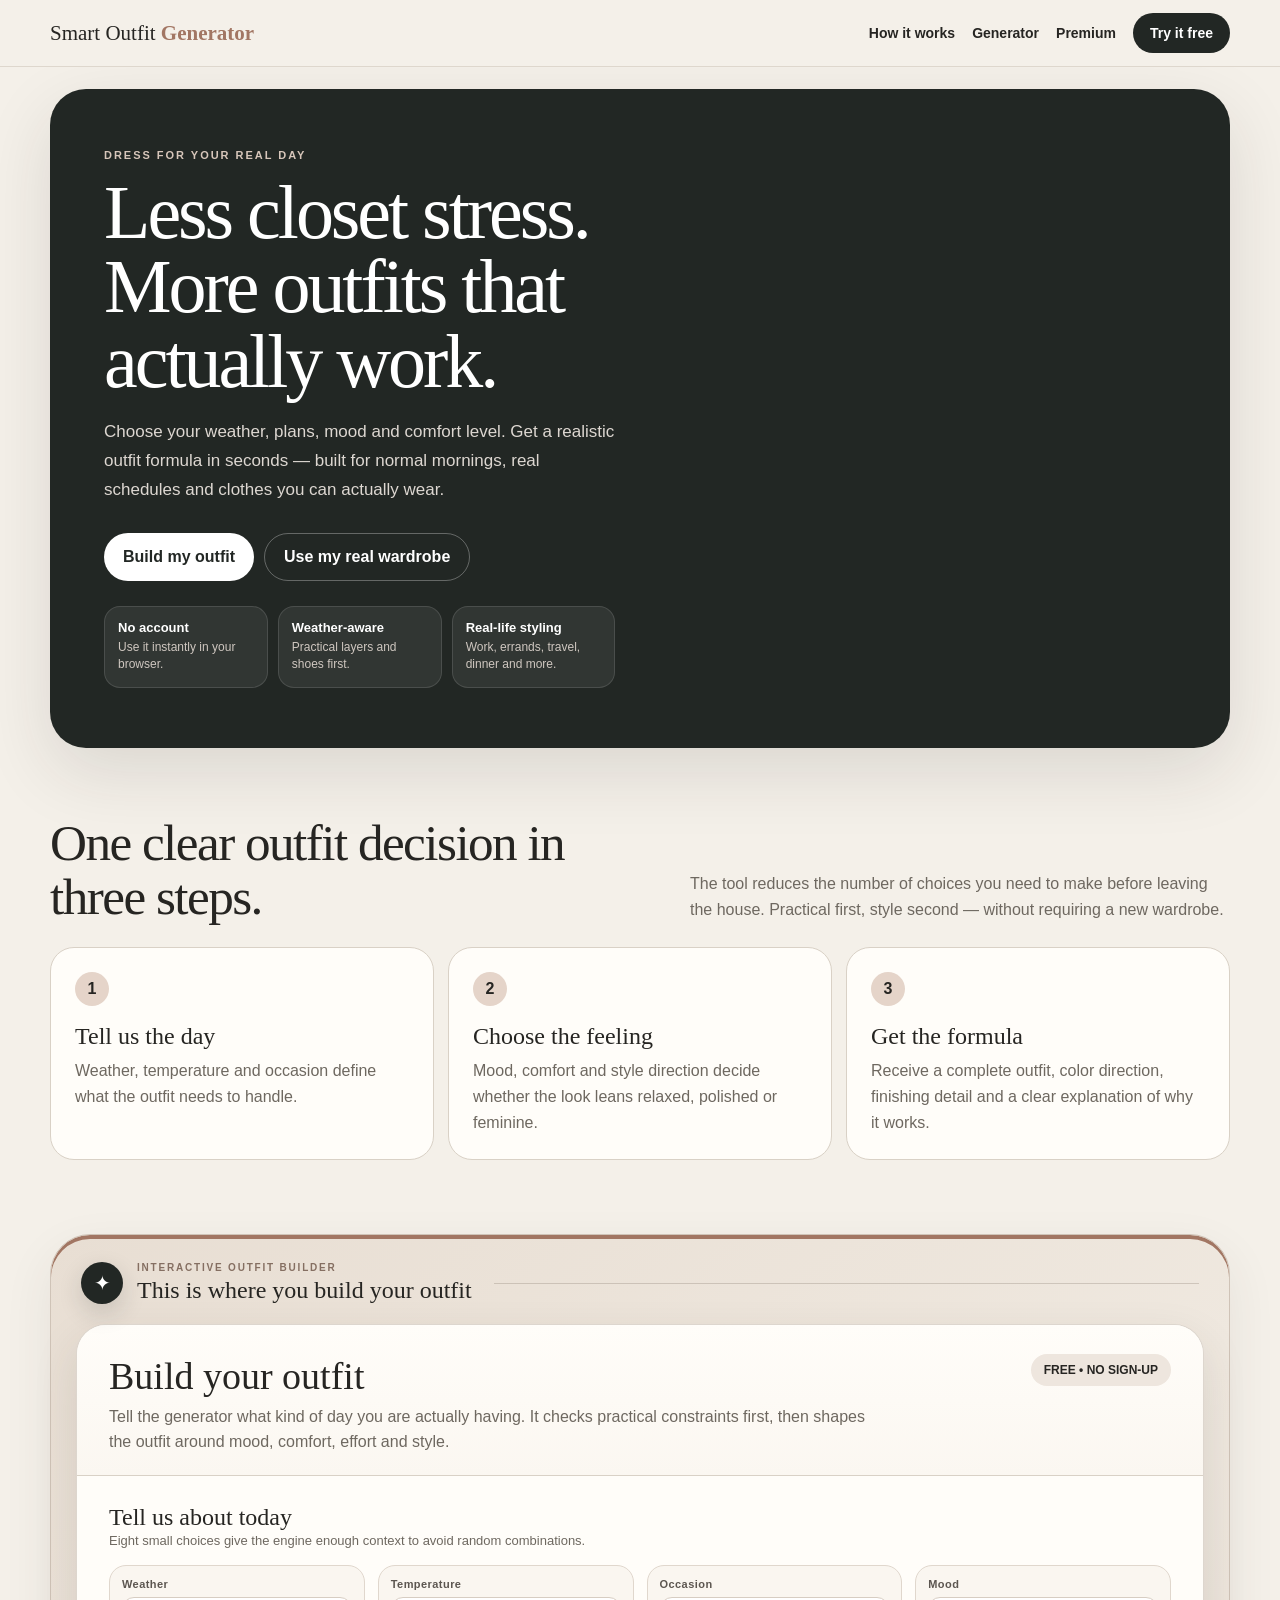
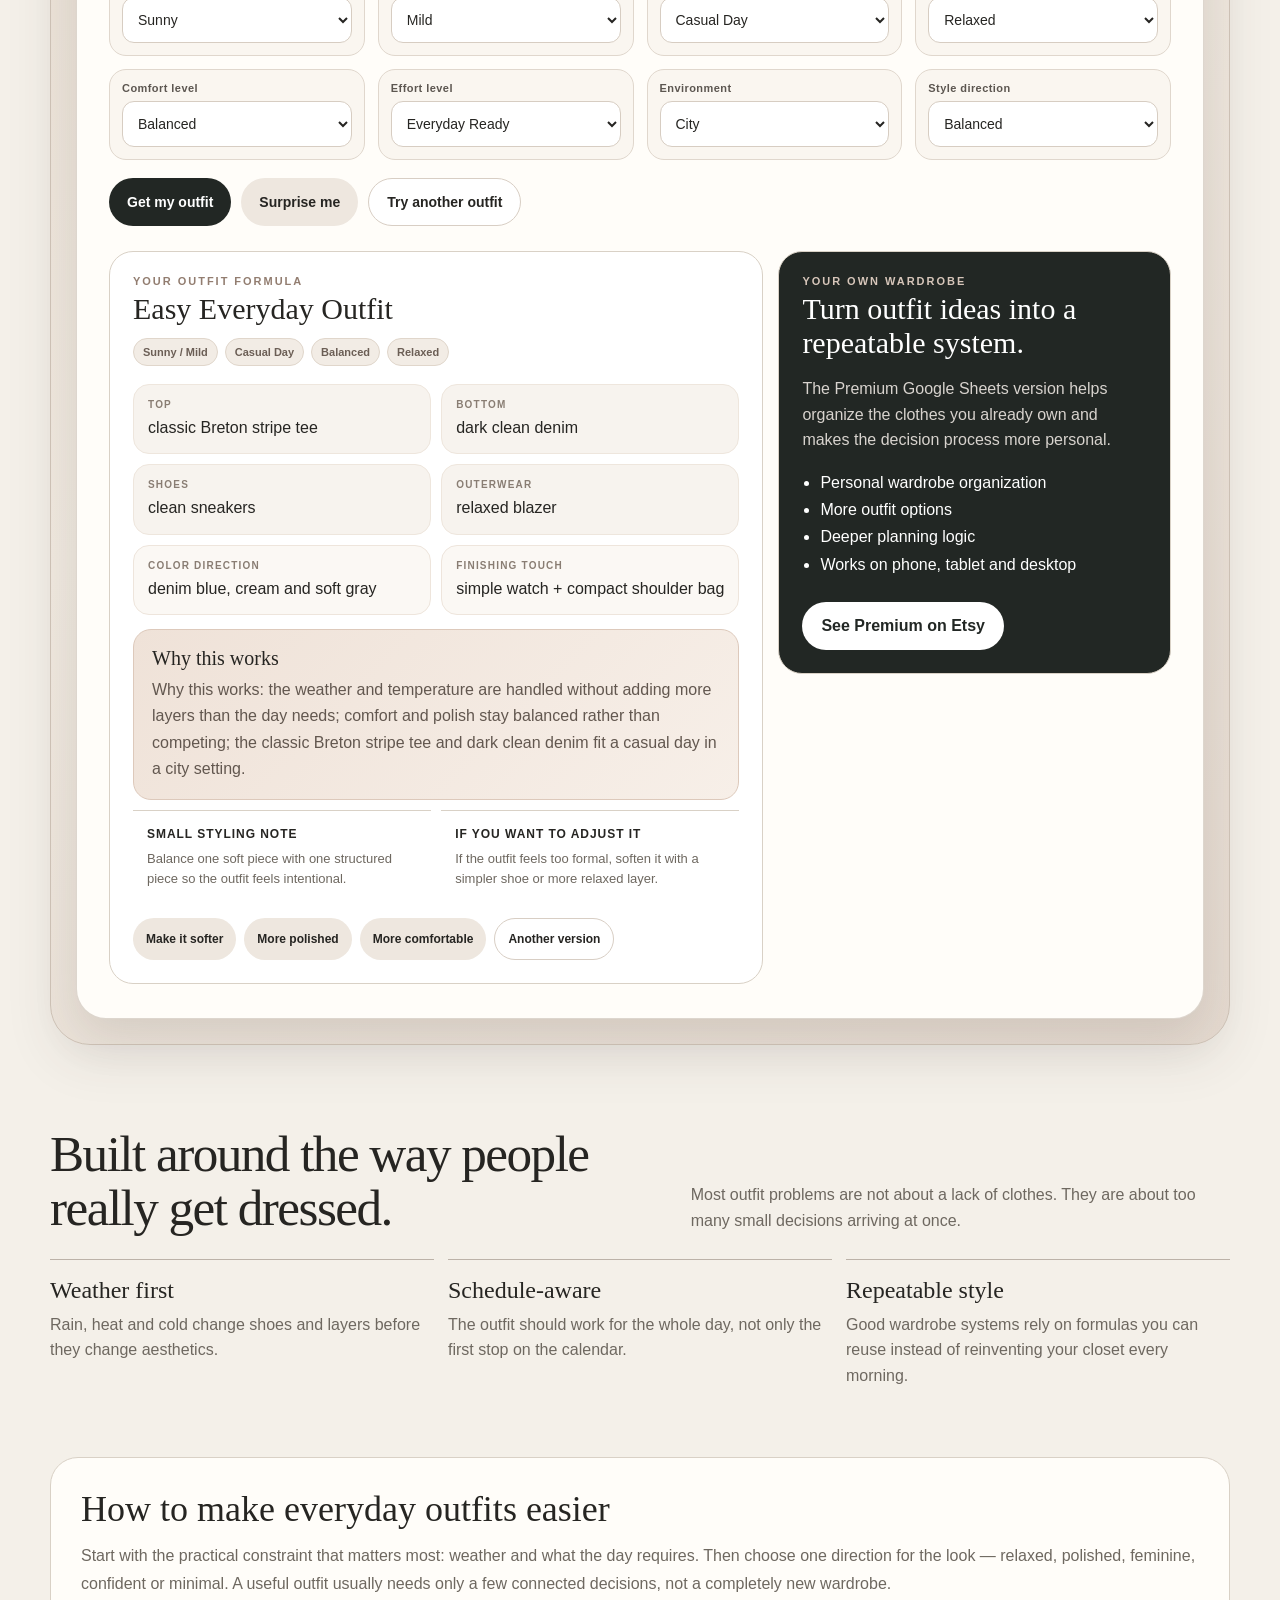
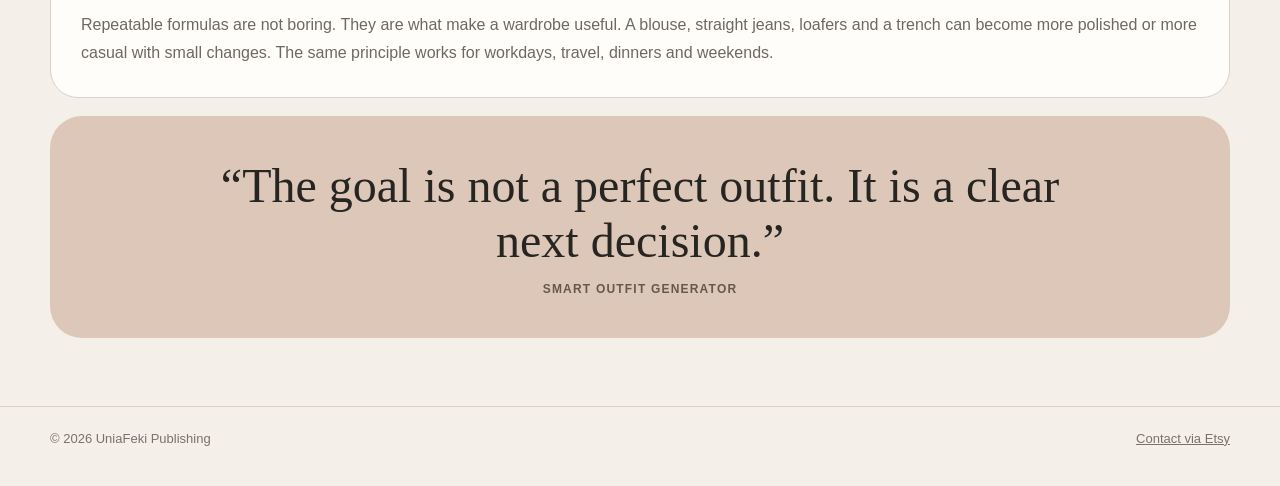
==== commit e818bce1: "Polish live generator layout and mobile interactions" ====
--- a/index.html
+++ b/index.html
@@ -17,7 +17,7 @@
 </script>
 <style>
 :root{--bg:#f4f0e9;--card:#fffdf9;--ink:#262522;--muted:#6e6860;--line:#d9d1c6;--accent:#a27663;--accent-soft:#e7d7cb;--dark:#222724;--shadow:0 24px 70px rgba(44,37,31,.12)}
-*{box-sizing:border-box}html{scroll-behavior:smooth}body{margin:0;background:var(--bg);color:var(--ink);font-family:Inter,-apple-system,BlinkMacSystemFont,"Segoe UI",sans-serif}.shell{width:min(1180px,calc(100% - 28px));margin:auto}.top{position:sticky;top:0;z-index:20;background:rgba(244,240,233,.9);backdrop-filter:blur(12px);border-bottom:1px solid rgba(217,209,198,.8)}.topin{height:66px;display:flex;justify-content:space-between;align-items:center;gap:14px}.brand{font:500 21px Georgia,serif}.brand b{color:var(--accent)}.nav{display:flex;gap:17px;align-items:center;font-size:14px;font-weight:750}.nav a{color:inherit;text-decoration:none}.pillbtn{background:var(--dark);color:#fff!important;border-radius:999px;padding:12px 17px}.hero{margin-top:22px;display:grid;grid-template-columns:1.05fr .95fr;min-height:540px;border-radius:36px;overflow:hidden;background:var(--dark);box-shadow:var(--shadow)}.herocopy{padding:60px 54px;display:flex;flex-direction:column;justify-content:center;color:#fff}.eyebrow{text-transform:uppercase;letter-spacing:.18em;font-size:11px;font-weight:900;color:#d7c6ba}.hero h1{font:500 clamp(46px,6vw,76px)/.98 Georgia,serif;letter-spacing:-.04em;margin:14px 0 20px}.hero p{font-size:17px;line-height:1.7;color:#ddd7d1;max-width:570px;margin:0 0 28px}.actions{display:flex;gap:10px;flex-wrap:wrap}.light{display:inline-flex;align-items:center;justify-content:center;min-height:48px;padding:0 19px;background:#fff;color:var(--dark);border-radius:999px;text-decoration:none;font-weight:900}.outline{display:inline-flex;align-items:center;justify-content:center;min-height:48px;padding:0 19px;border:1px solid rgba(255,255,255,.3);color:#fff;border-radius:999px;text-decoration:none;font-weight:850}.photo{background:url('https://images.unsplash.com/photo-1483985988355-763728e1935b?auto=format&fit=crop&w=1400&q=82') center/cover;position:relative}.photo:after{content:"";position:absolute;inset:0;background:linear-gradient(90deg,rgba(34,39,36,.32),transparent 45%)}.trust{display:grid;grid-template-columns:repeat(3,1fr);gap:10px;margin-top:25px}.trust div{background:rgba(255,255,255,.07);border:1px solid rgba(255,255,255,.12);border-radius:16px;padding:13px}.trust strong{display:block;font-size:13px}.trust span{display:block;margin-top:4px;color:#cfc7c0;font-size:12px;line-height:1.45}.section{padding:68px 0}.sectionhead{display:flex;justify-content:space-between;gap:24px;align-items:end;margin-bottom:24px}.sectionhead h2{margin:0;font:500 clamp(34px,4vw,52px)/1.05 Georgia,serif;letter-spacing:-.03em}.sectionhead p{margin:0;max-width:540px;line-height:1.65;color:var(--muted)}.steps{display:grid;grid-template-columns:repeat(3,1fr);gap:14px}.step{background:var(--card);border:1px solid var(--line);border-radius:24px;padding:24px}.num{width:34px;height:34px;display:grid;place-items:center;border-radius:50%;background:#e5d4c9;font-weight:900;margin-bottom:17px}.step h3{font:500 24px Georgia,serif;margin:0 0 8px}.step p{margin:0;color:var(--muted);line-height:1.6}
+*{box-sizing:border-box}html{scroll-behavior:smooth}body{margin:0;background:var(--bg);color:var(--ink);font-family:Inter,-apple-system,BlinkMacSystemFont,"Segoe UI",sans-serif}.shell{width:min(1180px,calc(100% - 28px));margin:auto}.top{position:sticky;top:0;z-index:20;background:rgba(244,240,233,.9);backdrop-filter:blur(12px);border-bottom:1px solid rgba(217,209,198,.8)}.topin{height:66px;display:flex;justify-content:space-between;align-items:center;gap:14px}.brand{font:500 21px Georgia,serif}.brand b{color:var(--accent)}.nav{display:flex;gap:17px;align-items:center;font-size:14px;font-weight:750}.nav a{color:inherit;text-decoration:none}.pillbtn{background:var(--dark);color:#fff!important;border-radius:999px;padding:12px 17px}.hero{margin-top:22px;display:grid;grid-template-columns:1.05fr .95fr;min-height:540px;border-radius:36px;overflow:hidden;background:var(--dark);box-shadow:var(--shadow)}.herocopy{padding:60px 54px;display:flex;flex-direction:column;justify-content:center;color:#fff}.eyebrow{text-transform:uppercase;letter-spacing:.18em;font-size:11px;font-weight:900;color:#d7c6ba}.hero h1{font:500 clamp(46px,6vw,76px)/.98 Georgia,serif;letter-spacing:-.04em;margin:14px 0 20px}.hero p{font-size:17px;line-height:1.7;color:#ddd7d1;max-width:570px;margin:0 0 28px}.actions{display:flex;gap:10px;flex-wrap:wrap}.light{display:inline-flex;align-items:center;justify-content:center;min-height:48px;padding:0 19px;background:#fff;color:var(--dark);border-radius:999px;text-decoration:none;font-weight:900}.outline{display:inline-flex;align-items:center;justify-content:center;min-height:48px;padding:0 19px;border:1px solid rgba(255,255,255,.3);color:#fff;border-radius:999px;text-decoration:none;font-weight:850}.photo{background:url('https://images.unsplash.com/photo-1483985988355-763728e1935b?auto=format&fit=crop&w=1400&q=82') center/cover;position:relative}.photo:after{content:"";position:absolute;inset:0;background:linear-gradient(90deg,rgba(34,39,36,.32),transparent 45%)}.trust{display:grid;grid-template-columns:repeat(3,1fr);gap:10px;margin-top:25px}.trust>div{background:rgba(255,255,255,.07);border:1px solid rgba(255,255,255,.12);border-radius:16px;padding:13px}.trust strong{display:block;font-size:13px}.trust span{display:block;margin-top:4px;color:#cfc7c0;font-size:12px;line-height:1.45}.section{padding:68px 0}.sectionhead{display:flex;justify-content:space-between;gap:24px;align-items:end;margin-bottom:24px}.sectionhead h2{margin:0;font:500 clamp(34px,4vw,52px)/1.05 Georgia,serif;letter-spacing:-.03em}.sectionhead p{margin:0;max-width:540px;line-height:1.65;color:var(--muted)}.steps{display:grid;grid-template-columns:repeat(3,1fr);gap:14px}.step{background:var(--card);border:1px solid var(--line);border-radius:24px;padding:24px}.num{width:34px;height:34px;display:grid;place-items:center;border-radius:50%;background:#e5d4c9;font-weight:900;margin-bottom:17px}.step h3{font:500 24px Georgia,serif;margin:0 0 8px}.step p{margin:0;color:var(--muted);line-height:1.6}
 .generator-stage{position:relative;margin:6px 0 14px;padding:25px;border:1px solid #cfc3b7;border-radius:40px;background:linear-gradient(145deg,#e8ded3 0%,#efe8df 42%,#e4d9cf 100%);box-shadow:inset 0 4px 0 var(--accent),0 18px 50px rgba(67,55,45,.08)}.stage-head{display:flex;align-items:center;gap:14px;padding:2px 5px 20px}.stage-icon{width:42px;height:42px;display:grid;place-items:center;border-radius:50%;background:var(--dark);color:#fff;font-size:20px;box-shadow:0 9px 24px rgba(34,39,36,.16)}.stage-copy small{display:block;font-size:10px;letter-spacing:.18em;text-transform:uppercase;font-weight:900;color:#856f62;margin-bottom:4px}.stage-copy strong{font:500 24px Georgia,serif}.stage-line{height:1px;background:rgba(94,77,67,.22);flex:1;margin-left:8px}.generator{background:var(--card);border:1px solid rgba(142,122,107,.3);border-radius:30px;box-shadow:0 18px 46px rgba(57,47,39,.12);overflow:hidden}.gentop{padding:29px 32px 20px;border-bottom:1px solid var(--line);display:flex;justify-content:space-between;gap:18px;background:linear-gradient(180deg,#fffdf9,#fbf7f1)}.gentop h2{font:500 38px Georgia,serif;margin:0 0 7px}.gentop p{margin:0;color:var(--muted);line-height:1.55;max-width:780px}.badge{height:max-content;background:#eee6de;border-radius:999px;padding:9px 13px;font-size:12px;font-weight:900;white-space:nowrap}.genbody{padding:28px 32px 34px}.form-label-row{display:flex;justify-content:space-between;gap:16px;align-items:end;margin-bottom:15px}.form-label-row h3{font:500 24px Georgia,serif;margin:0}.form-label-row p{margin:0;color:var(--muted);font-size:13px;line-height:1.5}.form{display:grid;grid-template-columns:repeat(4,1fr);gap:13px}.field{background:#faf6f0;border:1px solid #e0d7cd;border-radius:17px;padding:12px}.field label{display:block;font-size:11px;font-weight:900;letter-spacing:.04em;margin-bottom:7px;color:#5c5650}.field select{width:100%;min-height:46px;border:1px solid #d7cdc2;border-radius:12px;background:#fff;padding:0 11px;font-size:14px;color:var(--ink);outline:none}.field select:focus{border-color:#b28e7b;box-shadow:0 0 0 3px rgba(162,118,99,.12)}button{cursor:pointer}.buttons{display:flex;gap:10px;flex-wrap:wrap;margin-top:18px}.btn{border:0;border-radius:999px;min-height:48px;padding:0 18px;font-weight:900;font-size:14px}.primary{background:var(--dark);color:#fff}.soft{background:#eee7df;color:var(--ink)}.ghostbtn{background:#fff;border:1px solid #d8cec4;color:var(--ink)}.resultgrid{display:grid;grid-template-columns:1.25fr .75fr;gap:15px;margin-top:25px}.result,.premium{border:1px solid var(--line);border-radius:24px;padding:23px}.result{background:#fff}.result h3,.premium h3{font:500 30px Georgia,serif;margin:5px 0 12px}.matchchips{display:flex;gap:7px;flex-wrap:wrap;margin-bottom:18px}.matchchips span{font-size:11px;font-weight:800;padding:7px 9px;background:#f2ece5;border:1px solid #e0d6cb;border-radius:999px;color:#6b5e55}.pieces{display:grid;grid-template-columns:1fr 1fr;gap:10px}.piece{background:#f7f3ee;border-radius:16px;padding:14px;border:1px solid #eee6dd}.piece small,.detail small{display:block;font-size:10px;font-weight:900;letter-spacing:.12em;text-transform:uppercase;color:#897d73;margin-bottom:6px}.piece span,.detail span{line-height:1.45}.detailgrid{display:grid;grid-template-columns:1fr 1fr;gap:10px;margin-top:10px}.detail{background:#fbf8f4;border:1px solid #eee5dc;border-radius:16px;padding:14px}.whybox{margin-top:14px;padding:17px 18px;border-radius:18px;background:linear-gradient(135deg,#efe2d8,#f7efe8);border:1px solid #ddc9bb}.whybox strong{display:block;font:500 20px Georgia,serif;margin-bottom:7px}.whybox p{margin:0;color:#62574f;line-height:1.65}.notesgrid{display:grid;grid-template-columns:1fr 1fr;gap:10px;margin-top:10px}.note{padding:14px;border-top:1px solid var(--line);color:var(--muted);line-height:1.55;font-size:13px}.note strong{display:block;color:var(--ink);font-size:12px;text-transform:uppercase;letter-spacing:.08em;margin-bottom:5px}.refine{display:flex;gap:8px;flex-wrap:wrap;margin-top:15px}.refine .btn{min-height:42px;font-size:12px;padding:0 13px}.premium{background:var(--dark);color:#fff;align-self:start}.premium p{color:#d8d3ce;line-height:1.6}.premium ul{padding-left:18px;line-height:1.7}.premium .light{margin-top:8px}.featuregrid{display:grid;grid-template-columns:repeat(3,1fr);gap:14px}.feature{border-top:1px solid #bcb2a8;padding-top:17px}.feature h3{font:500 24px Georgia,serif;margin:0 0 8px}.feature p{margin:0;color:var(--muted);line-height:1.6}.guide{background:var(--card);border:1px solid var(--line);border-radius:28px;padding:30px;margin-bottom:18px}.guide h2{font:500 36px Georgia,serif;margin:0 0 12px}.guide p{color:var(--muted);line-height:1.75;margin:0}.guide p+p{margin-top:13px}.quote{margin:6px 0 68px;padding:42px;background:#dcc7b8;border-radius:32px;text-align:center}.quote p{max-width:850px;margin:auto;font:500 clamp(30px,4vw,48px)/1.15 Georgia,serif}.quote span{display:block;margin-top:14px;font-size:12px;font-weight:900;letter-spacing:.1em;color:#66584e}footer{border-top:1px solid var(--line);padding:24px 0 40px;color:#79716a;font-size:13px}.footerin{display:flex;justify-content:space-between;gap:15px;flex-wrap:wrap}.footerin a{color:inherit}
 @media(max-width:900px){.hero{grid-template-columns:1fr}.photo{min-height:300px}.form{grid-template-columns:repeat(2,1fr)}.resultgrid,.steps,.featuregrid{grid-template-columns:1fr}.sectionhead{display:block}.sectionhead p{margin-top:10px}.premium{margin-top:0}.stage-line{display:none}}
 @media(max-width:620px){.shell{width:min(100% - 18px,1180px)}.nav a:not(.pillbtn){display:none}.hero{border-radius:24px}.herocopy{padding:34px 21px}.hero h1{font-size:42px}.photo{min-height:230px}.trust{grid-template-columns:1fr}.section{padding:46px 0}.generator-stage{margin-left:-2px;margin-right:-2px;padding:12px;border-radius:27px;box-shadow:inset 0 3px 0 var(--accent),0 12px 32px rgba(67,55,45,.08)}.stage-head{padding:8px 7px 14px}.stage-icon{width:36px;height:36px;font-size:17px}.stage-copy strong{font-size:20px}.generator{border-radius:22px}.gentop{display:block;padding:22px 19px 16px}.gentop h2{font-size:30px}.badge{display:inline-block;margin-top:12px}.genbody{padding:18px}.form-label-row{display:block}.form-label-row p{margin-top:6px}.form{grid-template-columns:1fr}.field{padding:10px}.pieces,.detailgrid,.notesgrid{grid-template-columns:1fr}.buttons{display:grid;grid-template-columns:1fr}.btn{width:100%}.refine{display:grid;grid-template-columns:1fr 1fr}.refine .btn{width:100%}.quote{padding:30px 18px;border-radius:24px}.guide{padding:22px}.guide h2{font-size:30px}}
@@ -26,9 +26,8 @@
 <body>
 <div class="top"><div class="shell topin"><div class="brand">Smart Outfit <b>Generator</b></div><nav class="nav"><a href="#how">How it works</a><a href="#generator">Generator</a><a href="https://uniafekipublishing.etsy.com/listing/4486634808" target="_blank" rel="noopener">Premium</a><a class="pillbtn" href="#generator">Try it free</a></nav></div></div>
 <main class="shell">
-<section class="hero"><div class="herocopy"><div class="eyebrow">Dress for your real day</div><h1>Less closet stress. More outfits that actually work.</h1><p>Choose your weather, plans, mood and comfort level. Get a realistic outfit formula in seconds — built for normal mornings, real schedules and clothes you can actually wear.</p><div class="actions"><a class="light" href="#generator">Build my outfit</a><a class="outline" href="https://uniafekipublishing.etsy.com/listing/4486634808" target="_blank" rel="noopener">Use my real wardrobe</a></div><div class="trust"><div><strong>No account</strong><span>Use it instantly in your browser.</span></div><div class="trust"><strong>Weather-aware</strong><span>Practical layers and shoes first.</span></div><div class="trust"><strong>Real-life styling</strong><span>Work, errands, travel, dinner and more.</span></div></div></div><div class="photo" aria-label="Fashion wardrobe photography"></div></section>
+<section class="hero"><div class="herocopy"><div class="eyebrow">Dress for your real day</div><h1>Less closet stress. More outfits that actually work.</h1><p>Choose your weather, plans, mood and comfort level. Get a realistic outfit formula in seconds — built for normal mornings, real schedules and clothes you can actually wear.</p><div class="actions"><a class="light" href="#generator">Build my outfit</a><a class="outline" href="https://uniafekipublishing.etsy.com/listing/4486634808" target="_blank" rel="noopener">Use my real wardrobe</a></div><div class="trust"><div><strong>No account</strong><span>Use it instantly in your browser.</span></div><div><strong>Weather-aware</strong><span>Practical layers and shoes first.</span></div><div><strong>Real-life styling</strong><span>Work, errands, travel, dinner and more.</span></div></div></div><div class="photo" aria-label="Fashion wardrobe photography"></div></section>
 <section class="section" id="how"><div class="sectionhead"><h2>One clear outfit decision in three steps.</h2><p>The tool reduces the number of choices you need to make before leaving the house. Practical first, style second — without requiring a new wardrobe.</p></div><div class="steps"><article class="step"><div class="num">1</div><h3>Tell us the day</h3><p>Weather, temperature and occasion define what the outfit needs to handle.</p></article><article class="step"><div class="num">2</div><h3>Choose the feeling</h3><p>Mood, comfort and style direction decide whether the look leans relaxed, polished or feminine.</p></article><article class="step"><div class="num">3</div><h3>Get the formula</h3><p>Receive a complete outfit, color direction, finishing detail and a clear explanation of why it works.</p></article></div></section>
-
 <section class="generator-stage" id="generator" aria-label="Smart Outfit Generator form">
   <div class="stage-head"><div class="stage-icon">✦</div><div class="stage-copy"><small>Interactive outfit builder</small><strong>This is where you build your outfit</strong></div><div class="stage-line"></div></div>
   <div class="generator">
@@ -46,35 +45,22 @@
         <div class="field"><label for="styleDirection">Style direction</label><select id="styleDirection"></select></div>
       </div>
       <div class="buttons"><button class="btn primary" id="go">Get my outfit</button><button class="btn soft" id="surprise">Surprise me</button><button class="btn ghostbtn" id="again">Try another outfit</button></div>
-
       <div class="resultgrid">
         <div class="result" id="resultCard">
           <div class="eyebrow" style="color:#927d70">Your outfit formula</div>
           <h3 id="title">Easy Everyday Outfit</h3>
           <div class="matchchips" id="matchChips"></div>
-          <div class="pieces">
-            <div class="piece"><small>Top</small><span id="topResult"></span></div>
-            <div class="piece"><small>Bottom</small><span id="bottomResult"></span></div>
-            <div class="piece"><small>Shoes</small><span id="shoesResult"></span></div>
-            <div class="piece"><small>Outerwear</small><span id="outerResult"></span></div>
-          </div>
-          <div class="detailgrid">
-            <div class="detail"><small>Color direction</small><span id="paletteResult"></span></div>
-            <div class="detail"><small>Finishing touch</small><span id="accessoryResult"></span></div>
-          </div>
+          <div class="pieces"><div class="piece"><small>Top</small><span id="topResult"></span></div><div class="piece"><small>Bottom</small><span id="bottomResult"></span></div><div class="piece"><small>Shoes</small><span id="shoesResult"></span></div><div class="piece"><small>Outerwear</small><span id="outerResult"></span></div></div>
+          <div class="detailgrid"><div class="detail"><small>Color direction</small><span id="paletteResult"></span></div><div class="detail"><small>Finishing touch</small><span id="accessoryResult"></span></div></div>
           <div class="whybox"><strong>Why this works</strong><p id="whyResult"></p></div>
-          <div class="notesgrid">
-            <div class="note"><strong>Small styling note</strong><span id="stylingResult"></span></div>
-            <div class="note"><strong>If you want to adjust it</strong><span id="alternativeResult"></span></div>
-          </div>
-          <div class="refine"><button class="btn soft" data-refine="softer">Make it softer</button><button class="btn soft" data-refine="polished">More polished</button><button class="btn soft" data-refine="comfortable">More comfortable</button><button class="btn ghostbtn" id="again">Another version</button></div>
+          <div class="notesgrid"><div class="note"><strong>Small styling note</strong><span id="stylingResult"></span></div><div class="note"><strong>If you want to adjust it</strong><span id="alternativeResult"></span></div></div>
+          <div class="refine"><button class="btn soft" data-refine="softer">Make it softer</button><button class="btn soft" data-refine="polished">More polished</button><button class="btn soft" data-refine="comfortable">More comfortable</button><button class="btn ghostbtn" onclick="document.getElementById('again').click()">Another version</button></div>
         </div>
         <aside class="premium"><div class="eyebrow">Your own wardrobe</div><h3>Turn outfit ideas into a repeatable system.</h3><p>The Premium Google Sheets version helps organize the clothes you already own and makes the decision process more personal.</p><ul><li>Personal wardrobe organization</li><li>More outfit options</li><li>Deeper planning logic</li><li>Works on phone, tablet and desktop</li></ul><a class="light" href="https://uniafekipublishing.etsy.com/listing/4486634808" target="_blank" rel="noopener">See Premium on Etsy</a></aside>
       </div>
     </div>
   </div>
 </section>
-
 <section class="section"><div class="sectionhead"><h2>Built around the way people really get dressed.</h2><p>Most outfit problems are not about a lack of clothes. They are about too many small decisions arriving at once.</p></div><div class="featuregrid"><article class="feature"><h3>Weather first</h3><p>Rain, heat and cold change shoes and layers before they change aesthetics.</p></article><article class="feature"><h3>Schedule-aware</h3><p>The outfit should work for the whole day, not only the first stop on the calendar.</p></article><article class="feature"><h3>Repeatable style</h3><p>Good wardrobe systems rely on formulas you can reuse instead of reinventing your closet every morning.</p></article></div></section>
 <section class="guide"><h2>How to make everyday outfits easier</h2><p>Start with the practical constraint that matters most: weather and what the day requires. Then choose one direction for the look — relaxed, polished, feminine, confident or minimal. A useful outfit usually needs only a few connected decisions, not a completely new wardrobe.</p><p>Repeatable formulas are not boring. They are what make a wardrobe useful. A blouse, straight jeans, loafers and a trench can become more polished or more casual with small changes. The same principle works for workdays, travel, dinners and weekends.</p></section>
 <section class="quote"><p>“The goal is not a perfect outfit. It is a clear next decision.”</p><span>SMART OUTFIT GENERATOR</span></section>
